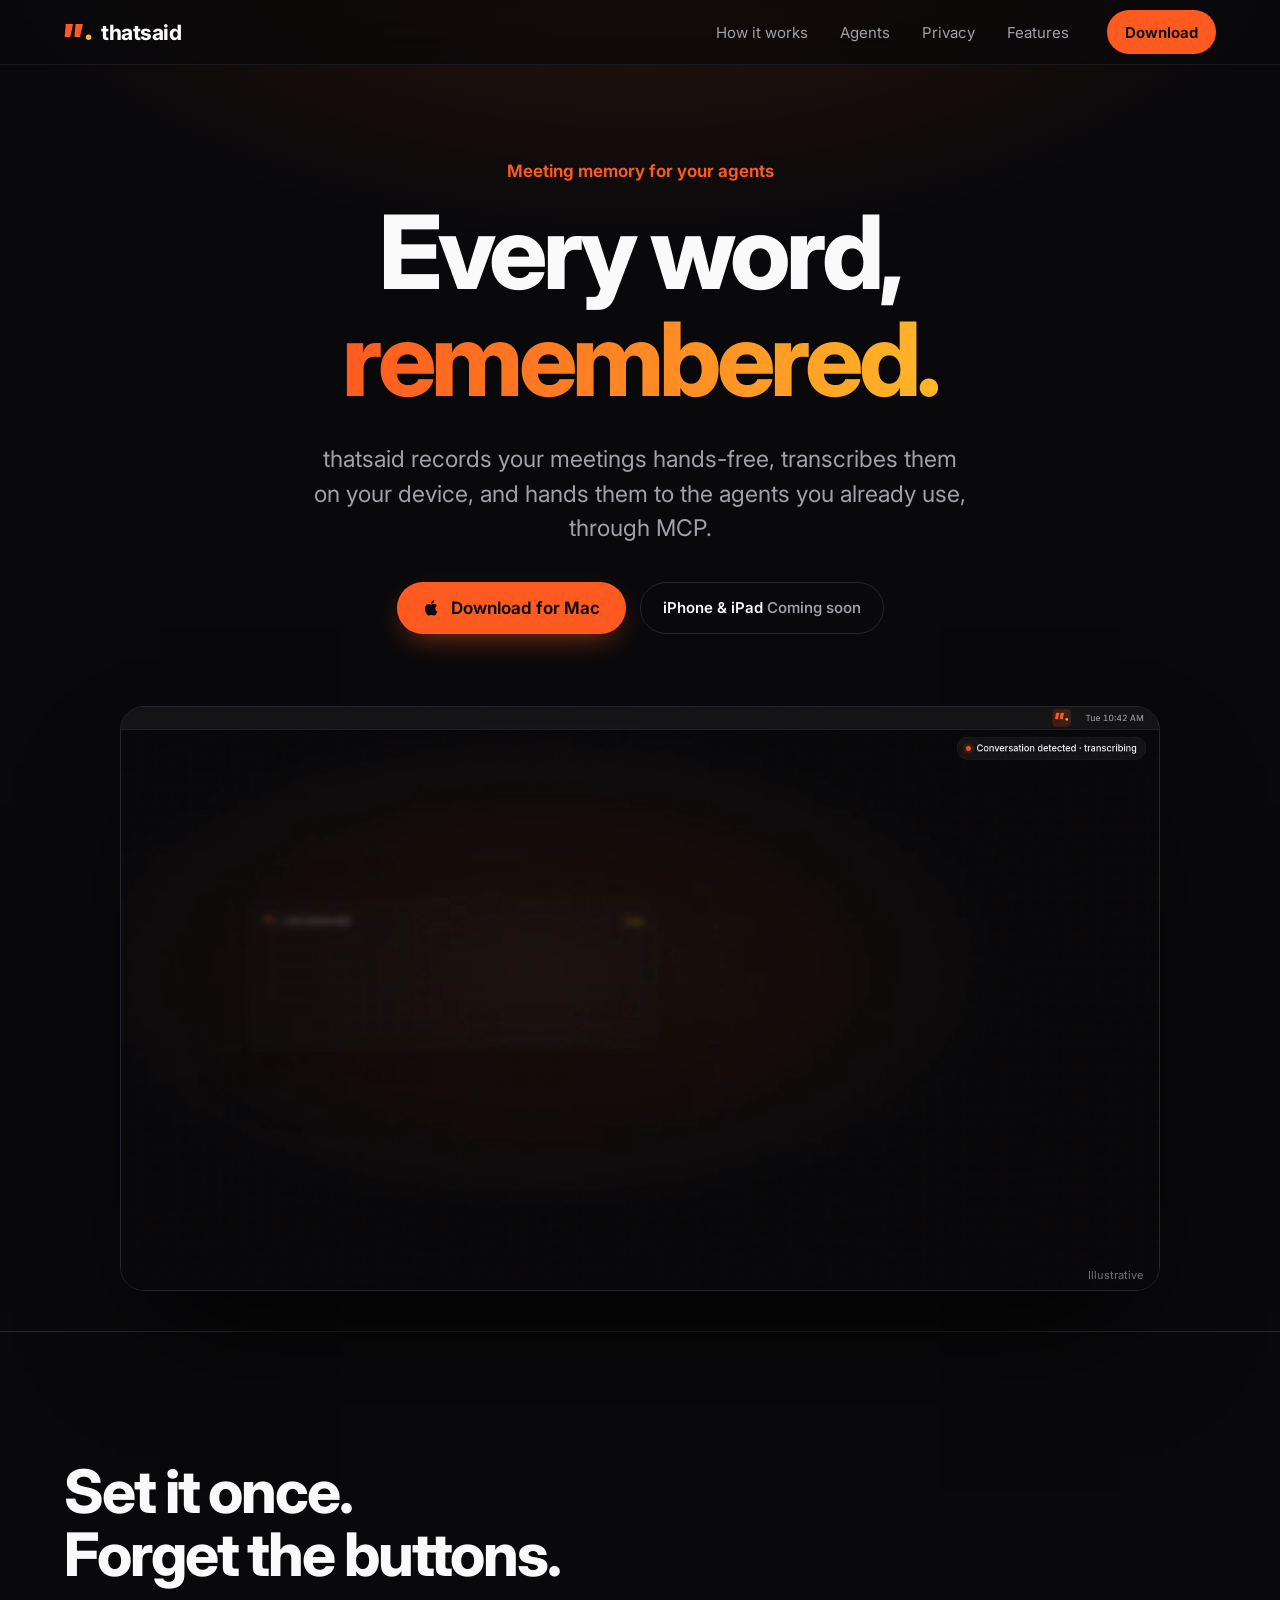
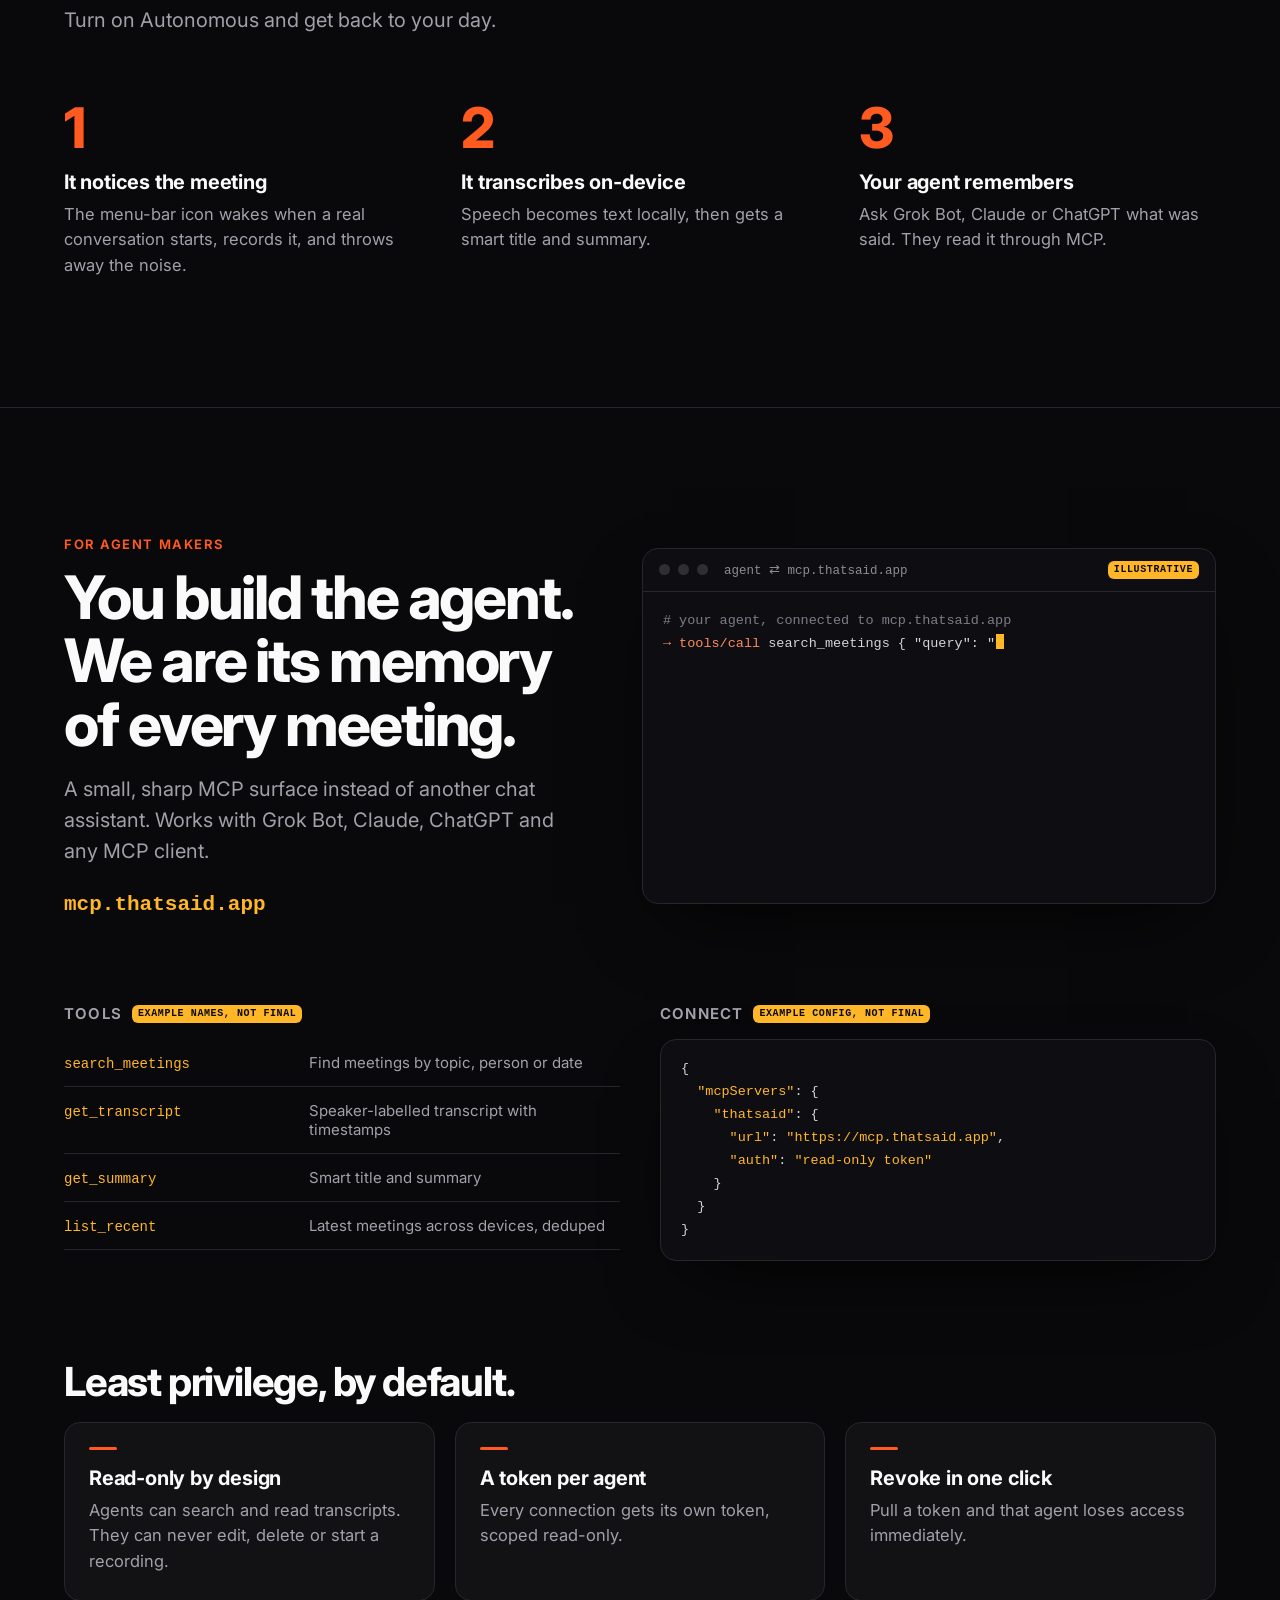
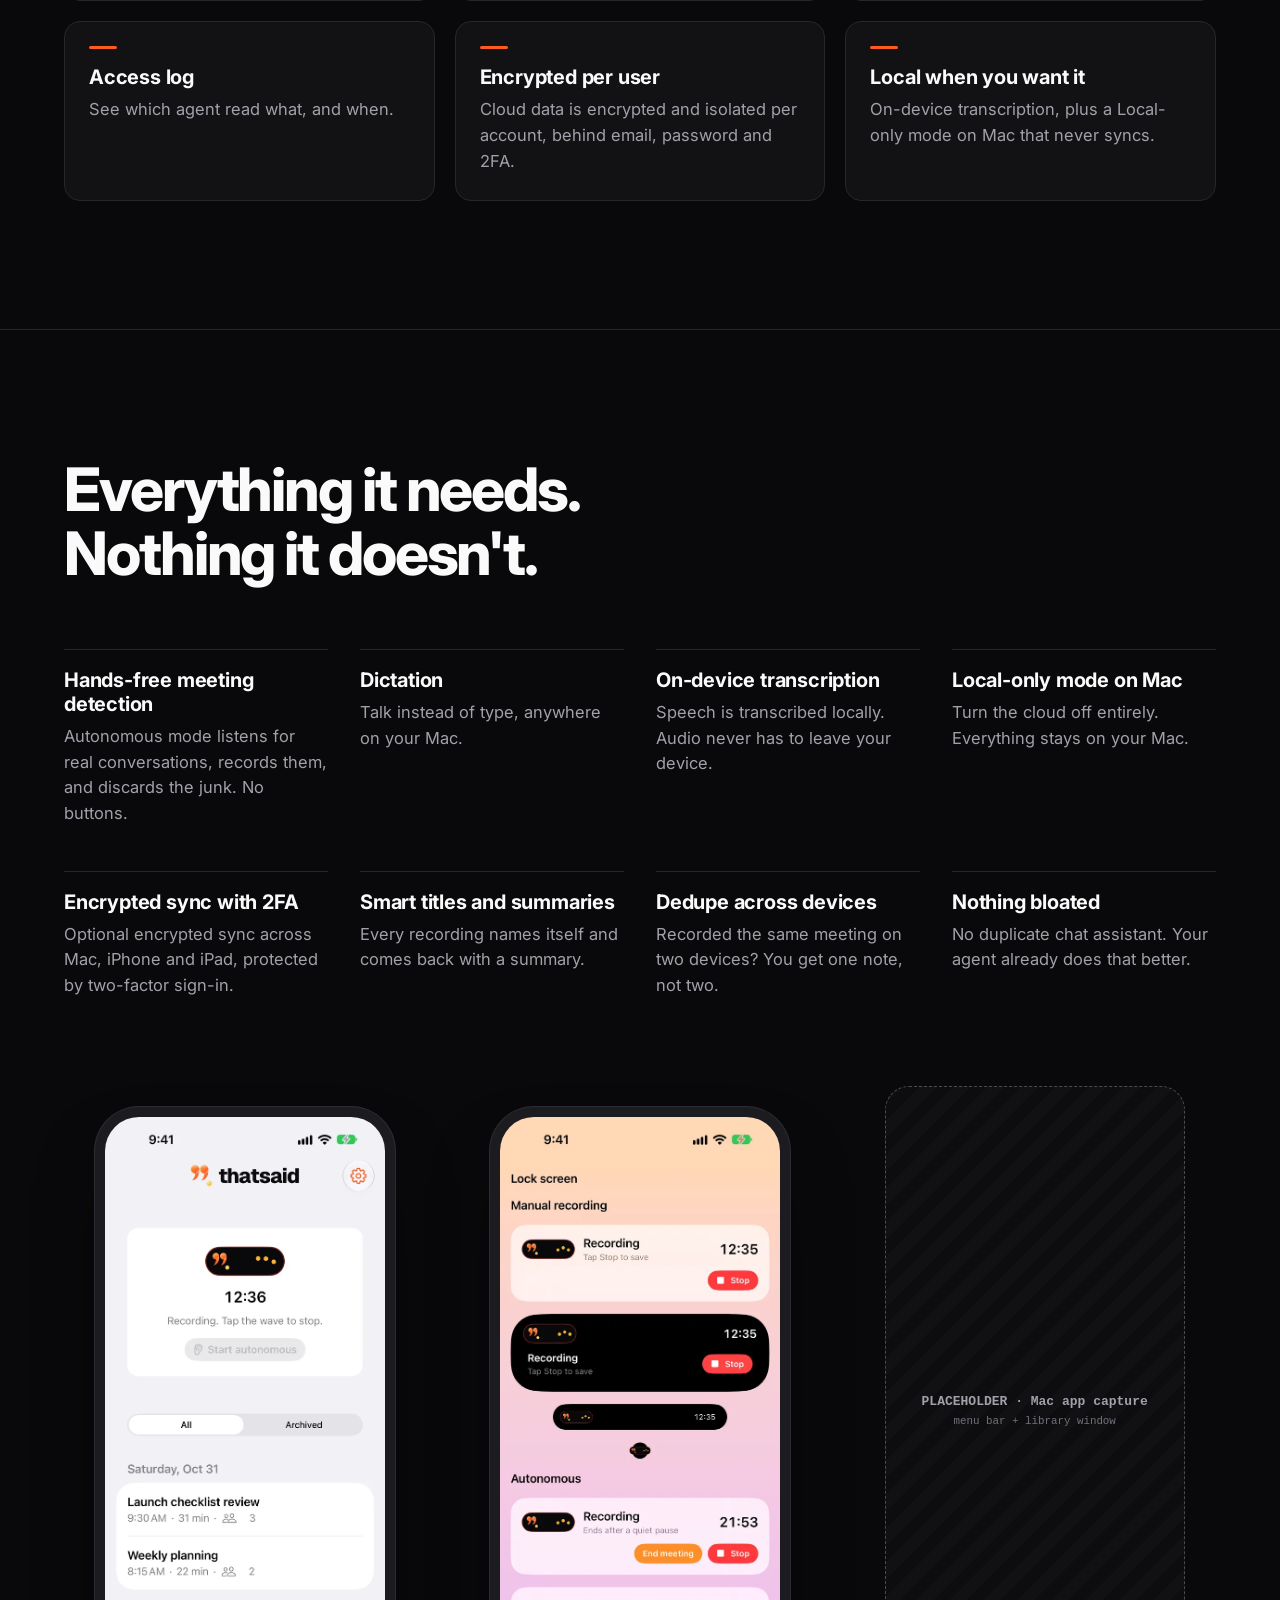
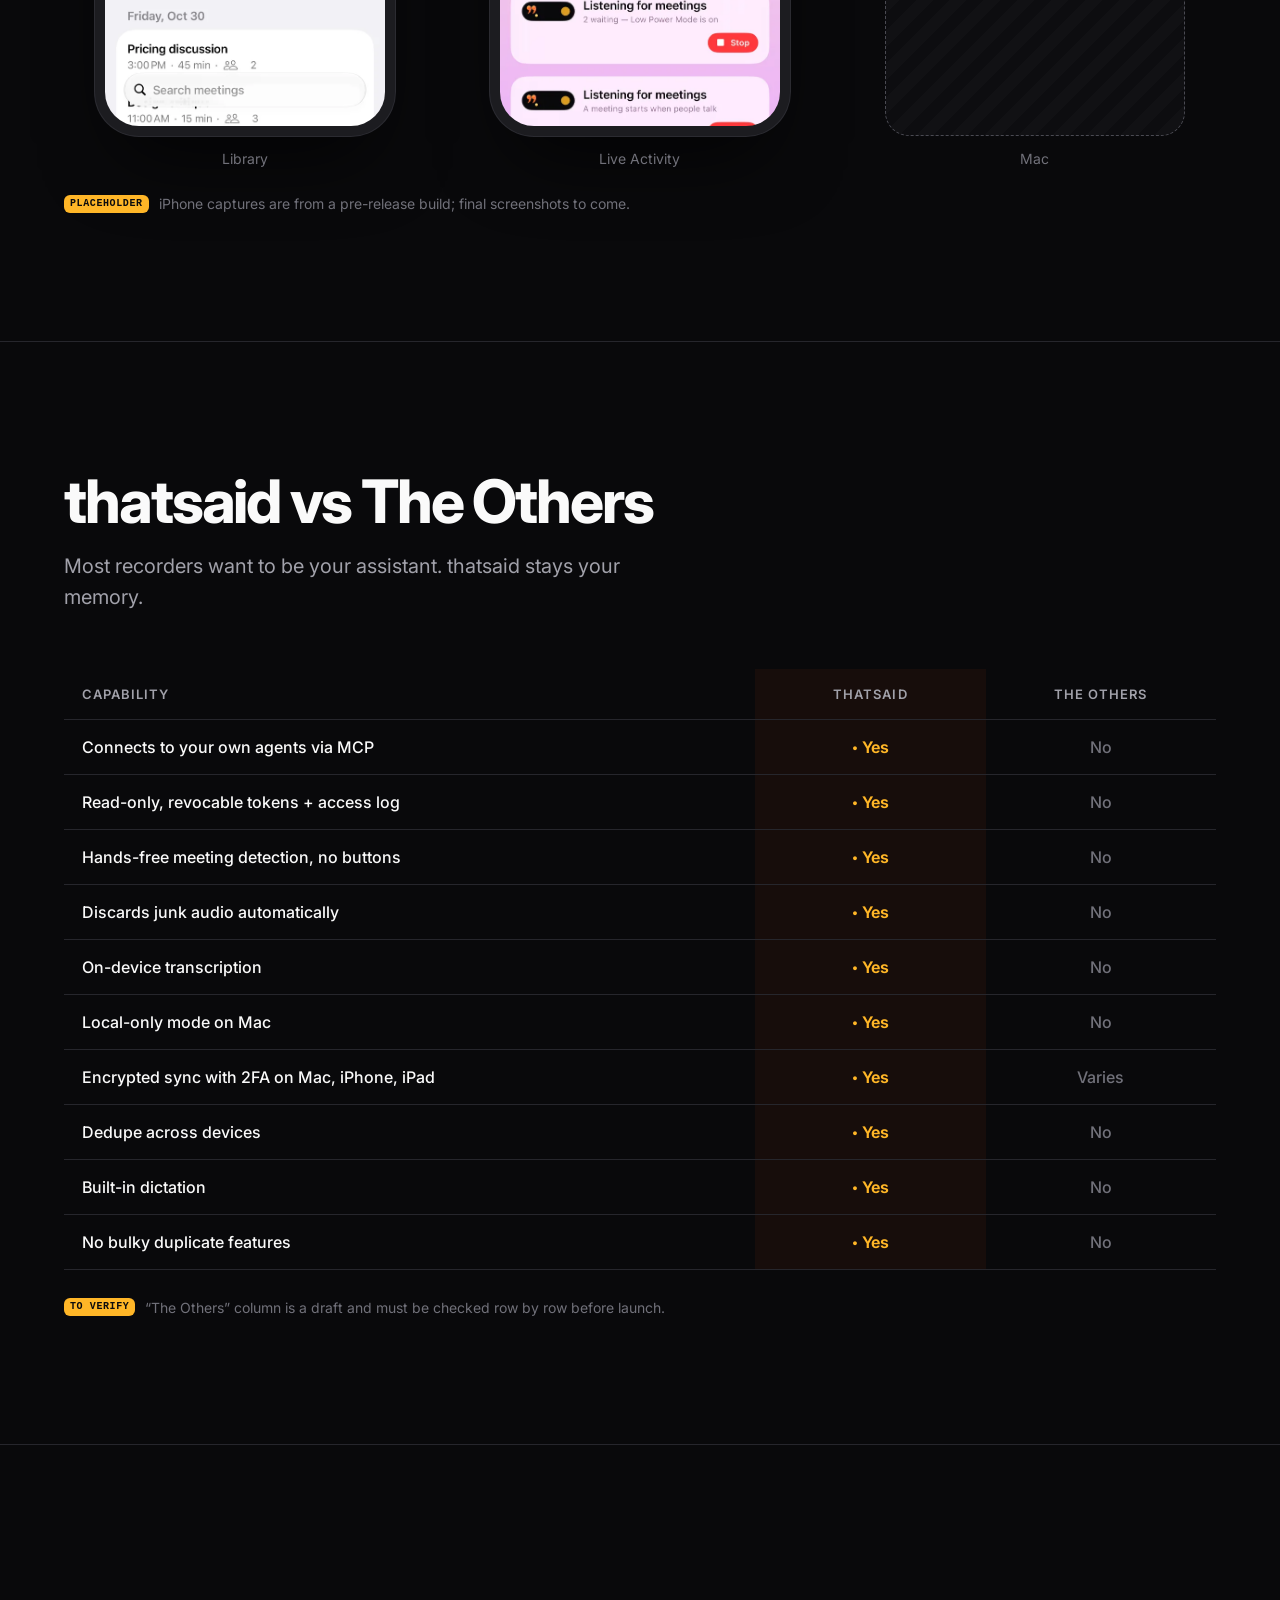
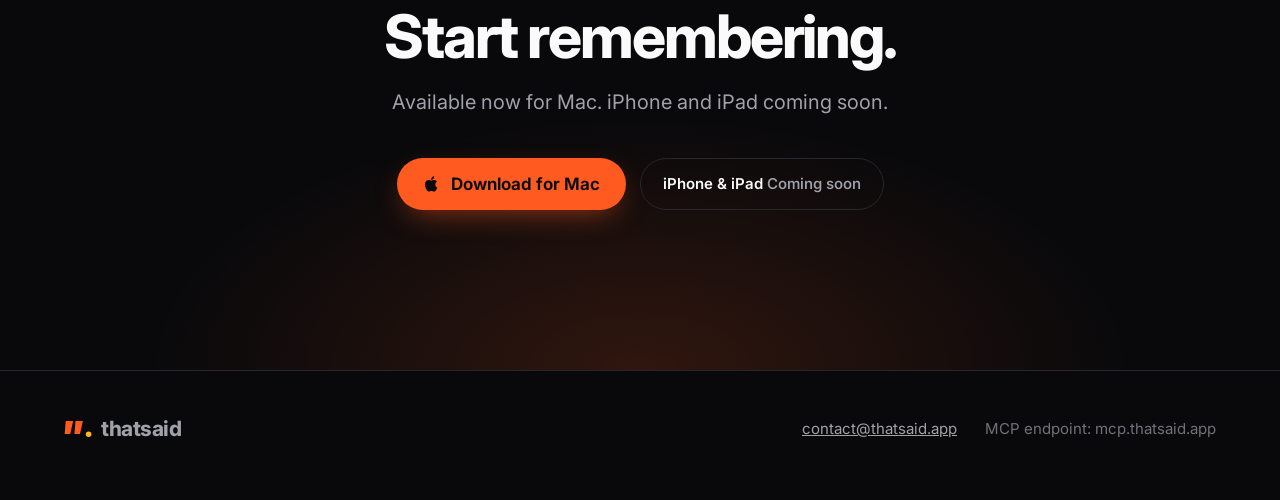
==== index.html @ 989a840f "Landing page v1 + agent section with Remotion hero (H.264 mp4 + webm, poster); lowercase thatsaid" ====
<!doctype html><html lang="en"><head><meta charset="utf-8"><meta name="viewport" content="width=device-width,initial-scale=1,viewport-fit=cover">
<title>thatsaid · the meeting memory your agents plug into</title>
<meta name="description" content="thatsaid records meetings hands-free, transcribes them on your device, and gives your agents read-only access through MCP.">
<link rel="canonical" href="https://thatsaid.app/">
<meta property="og:type" content="website"><meta property="og:site_name" content="thatsaid"><meta property="og:url" content="https://thatsaid.app/"><meta property="og:title" content="thatsaid · the meeting memory your agents plug into"><meta property="og:description" content="Hands-free meeting capture, on-device transcription, and read-only MCP access for your agents."><meta property="og:image" content="https://thatsaid.app/og.png"><meta property="og:image:width" content="1200"><meta property="og:image:height" content="630"><meta property="og:image:alt" content="thatsaid logo on near-black">
<meta name="twitter:card" content="summary_large_image"><meta name="twitter:title" content="thatsaid"><meta name="twitter:description" content="The meeting memory your agents plug into."><meta name="twitter:image" content="https://thatsaid.app/og.png">
<link rel="icon" href="favicon.ico" sizes="48x48"><link rel="icon" href="favicon.svg" type="image/svg+xml"><link rel="apple-touch-icon" href="apple-touch-icon.png"><link rel="manifest" href="site.webmanifest"><meta name="theme-color" content="#09090B"><meta name="color-scheme" content="dark">
<link rel="preload" href="assets/inter-latin.woff2" as="font" type="font/woff2" crossorigin>
<style>@font-face{font-family:Inter;src:url(assets/inter-latin.woff2) format('woff2');font-weight:100 900;font-display:swap}:root{--bg:#09090B;--s1:#121215;--s2:#1A1A1F;--line:#26262C;--fg:#FAFAFA;--mut:#A1A1AA;--dim:#71717A;--or:#FF5A1F;--am:#FFB627;--mono:ui-monospace,SFMono-Regular,"SF Mono",Menlo,monospace;--ease:cubic-bezier(.2,.7,.2,1)}*{box-sizing:border-box;margin:0;padding:0}html{background:var(--bg);color:var(--fg);font-family:-apple-system,BlinkMacSystemFont,"SF Pro Text",Inter,"Segoe UI",sans-serif;-webkit-font-smoothing:antialiased;scroll-behavior:smooth;-webkit-text-size-adjust:100%}body{overflow-x:hidden;background:radial-gradient(1000px 520px at 50% -120px,rgba(255,90,31,.16),transparent 70%)}a{color:inherit}img{max-width:100%;display:block;height:auto}ul,ol{list-style:none}code,pre{font-family:var(--mono)}.wrap{max-width:1200px;margin:0 auto;padding:0 24px}.skip{position:absolute;left:-999px;top:8px;background:var(--fg);color:var(--bg);padding:12px 16px;border-radius:8px;z-index:9}.skip:focus{left:8px}.sr{position:absolute;width:1px;height:1px;overflow:hidden;clip:rect(0 0 0 0);white-space:nowrap}:focus-visible{outline:3px solid var(--am);outline-offset:3px;border-radius:6px}.nav{position:sticky;top:0;z-index:5;background:rgba(9,9,11,.72);backdrop-filter:saturate(1.4) blur(14px);-webkit-backdrop-filter:saturate(1.4) blur(14px);border-bottom:1px solid rgba(38,38,44,.6)}.navrow{display:flex;align-items:center;gap:24px;height:64px}.logo{display:flex;align-items:center;gap:9px;text-decoration:none;font-weight:750;font-size:21px;letter-spacing:-.02em;min-height:44px}.logo svg{width:28px;height:28px}.nav nav{margin-left:auto}.nav ul{display:flex;gap:4px}.nav ul a{display:flex;align-items:center;min-height:44px;padding:0 14px;color:var(--mut);text-decoration:none;font-size:15px;border-radius:999px}.nav ul a:hover{color:var(--fg)}.btn{display:inline-flex;align-items:center;justify-content:center;gap:10px;min-height:52px;padding:0 26px;border-radius:999px;background:var(--or);color:#0B0B0D;font-weight:650;font-size:17px;text-decoration:none;transition:transform .2s var(--ease),box-shadow .2s;box-shadow:0 10px 30px -10px rgba(255,90,31,.6)}.btn:hover{transform:translateY(-1px);box-shadow:0 14px 36px -10px rgba(255,90,31,.75)}.btn.sm{min-height:44px;padding:0 18px;font-size:15px;box-shadow:none}.badge{display:inline-flex;align-items:center;min-height:52px;padding:0 22px;border-radius:999px;border:1px solid var(--line);color:var(--mut);font-size:15px;font-weight:550}.badge b{color:var(--fg);font-weight:600}.ctas{display:flex;gap:14px;justify-content:center;flex-wrap:wrap}.ph{display:inline-block;font:600 11px/1 var(--mono);letter-spacing:.06em;text-transform:uppercase;color:#0B0B0D;background:var(--am);border-radius:6px;padding:5px 7px;vertical-align:middle}.ph.sm{font-size:10px;padding:4px 6px}.hero{text-align:center;padding:96px 0 40px}.eyebrow{color:var(--or);font-weight:650;font-size:17px;margin-bottom:18px}h1{font-size:clamp(46px,8vw,108px);line-height:1.04;letter-spacing:-.045em;font-weight:780;padding-bottom:.06em}h1 span{background:linear-gradient(90deg,var(--or),var(--am));-webkit-background-clip:text;background-clip:text;color:transparent}.lead{font-size:clamp(18px,2vw,23px);color:var(--mut);max-width:660px;margin:24px auto 36px;line-height:1.5}.stage{position:relative;max-width:1040px;aspect-ratio:1040/600;margin:72px auto 0;border-radius:24px;overflow:hidden;background:radial-gradient(700px 400px at 30% 0%,rgba(255,90,31,.10),transparent 70%),#0C0C0F;border:1px solid var(--line);box-shadow:0 60px 120px -40px rgba(0,0,0,.9),0 0 0 1px rgba(255,255,255,.02) inset;text-align:left}.live{position:absolute;inset:0;font-size:15px}.mbar{position:absolute;left:0;right:0;top:0;height:34px;display:flex;align-items:center;gap:16px;padding:0 16px;background:rgba(255,255,255,.05);border-bottom:1px solid rgba(255,255,255,.06);font-size:13px;color:#D4D4D8}.mbar .apple{width:12px;height:14px;border-radius:3px;background:#D4D4D8;opacity:.7}.mmenu{opacity:.75}.mright{margin-left:auto;display:flex;align-items:center;gap:16px}.mic{position:relative;display:flex;align-items:center;color:#fff;opacity:1}.mbi{width:18px;height:18px}.mic .dot{position:absolute;right:-3px;top:-1px;width:7px;height:7px;border-radius:50%;background:var(--am);box-shadow:0 0 0 0 rgba(255,182,39,.6);animation:pulse 1.6s infinite}@keyframes pulse{70%{box-shadow:0 0 0 8px rgba(255,182,39,0)}100%{box-shadow:0 0 0 0 rgba(255,182,39,0)}}.pop{position:absolute;right:62px;top:44px;display:flex;gap:12px;align-items:center;background:rgba(28,28,33,.92);border:1px solid #33333B;border-radius:14px;padding:12px 16px;box-shadow:0 20px 40px -12px rgba(0,0,0,.7);z-index:2}.pop b{display:block;font-size:14px}.pop span{font-size:12.5px;color:var(--mut)}.rec{width:10px;height:10px;border-radius:50%;background:var(--or);animation:blink 1.4s infinite}@keyframes blink{50%{opacity:.3}}.win{position:absolute;top:70px;bottom:28px;background:var(--s1);border:1px solid var(--line);border-radius:16px;overflow:hidden}.win.tx{left:28px;width:57%}.win.ag{right:28px;width:calc(43% - 84px)}.wbar{display:flex;align-items:center;gap:7px;height:40px;padding:0 14px;border-bottom:1px solid var(--line);font-size:12.5px;color:var(--mut)}.wbar i{width:10px;height:10px;border-radius:50%;background:#2E2E35}.wt{margin-left:8px}.pill{margin-left:auto;font:700 11px var(--mono);color:var(--or);border:1px solid rgba(255,90,31,.4);border-radius:999px;padding:3px 8px}.title{margin:16px 18px 4px;padding:14px 16px;border-radius:12px;background:linear-gradient(135deg,rgba(255,90,31,.14),rgba(255,182,39,.06));border:1px solid rgba(255,90,31,.28)}.title small{font-size:11px;letter-spacing:.1em;text-transform:uppercase;color:var(--am);font-weight:650}.title b{display:block;font-size:19px;margin:4px 0 4px;letter-spacing:-.01em}.title p{font-size:13.5px;color:#C4C4CC;line-height:1.45}.tx ol{padding:4px 18px}.tx li{display:grid;grid-template-columns:86px 1fr;gap:10px;padding:9px 0;border-top:1px solid #1f1f24;line-height:1.45}.tx li b{color:var(--am);font-weight:600;font-size:13px;padding-top:1px}.msgs{padding:16px;display:flex;flex-direction:column;gap:12px}.msgs .q{align-self:flex-end;background:var(--s2);border:1px solid #2c2c33;border-radius:14px 14px 4px 14px;padding:10px 13px;max-width:92%;line-height:1.4}.msgs .call{font:12px/1.5 var(--mono);color:var(--dim)}.msgs .call code{color:var(--am)}.msgs .a{border-left:2px solid var(--or);padding:2px 0 2px 12px;line-height:1.5}.msgs .a em{display:block;font-style:normal;color:var(--mut);font-size:13px;margin-top:6px}.illus{position:absolute;right:16px;bottom:7px;font-size:11px;color:var(--dim);letter-spacing:.04em}.poster,.vloop{display:none;position:absolute;inset:0;width:100%;height:100%}.poster img{width:100%;height:100%;object-fit:cover}.vloop{object-fit:cover;background:#0C0C0F}.stage.vid .vloop{display:block}.stage.vid .live{visibility:hidden}.js .stage.anim [data-at]{opacity:0;transform:translateY(8px);transition:opacity .45s var(--ease),transform .45s var(--ease)}.js .stage.anim .win{opacity:.4;transition:opacity .5s}.js .stage.anim [data-at].in{opacity:1;transform:none}.js .stage.anim.s1 .tx,.js .stage.anim.s7 .ag{opacity:1}.js .stage.anim .pop.out{opacity:0;transform:translateY(-6px)}.js .stage.anim.reset *{transition-duration:.5s!important}section{padding:128px 0}section+section{border-top:1px solid var(--line)}h2{font-size:clamp(34px,5vw,60px);letter-spacing:-.035em;line-height:1.06;font-weight:760;max-width:860px}.sub{font-size:20px;color:var(--mut);max-width:620px;margin-top:18px;line-height:1.55}.lbl{font-size:13px;letter-spacing:.12em;text-transform:uppercase;color:var(--or);font-weight:650;margin-bottom:14px}.steps{display:grid;grid-template-columns:repeat(3,1fr);gap:40px;margin-top:64px;counter-reset:s}.steps b{display:block;font-size:56px;color:var(--or);font-weight:780;letter-spacing:-.04em;line-height:1}h3{font-size:20px;letter-spacing:-.01em;margin:14px 0 8px}.steps p,.f p,.pv p{color:var(--mut);line-height:1.55;font-size:16.5px}.agrid{display:grid;grid-template-columns:1fr 1.1fr;gap:56px;align-items:center}.url{margin-top:26px}.url code{font-size:21px;font-weight:600;color:var(--am)}.term{background:#0E0E12;border:1px solid var(--line);border-radius:16px;overflow:hidden;box-shadow:0 30px 80px -30px rgba(0,0,0,.9);font-size:13.5px;line-height:1.7;min-width:0}.tbar{display:flex;gap:8px;align-items:center;padding:12px 16px;border-bottom:1px solid var(--line);color:#8B8B94;font:12.5px var(--mono)}.tbar i{width:11px;height:11px;border-radius:50%;background:#2E2E35}.tbar span:first-of-type{margin-left:8px}.tbar .ph{margin-left:auto}.term pre{padding:18px 20px;overflow-x:auto;white-space:pre;color:#D4D4D8;-webkit-overflow-scrolling:touch}.k{color:#FF8A5C}.s{color:var(--am)}.c{color:#7C7C86}.g{color:#7EE2A8}.caret{display:none}.js .term.typing .caret{display:inline-block;width:8px;height:1.1em;background:var(--am);vertical-align:-2px;margin-left:1px;animation:blink 1s steps(1) infinite}.js .term.pending .res,.js .term.typing .res{opacity:0}.res{transition:opacity .5s}.tools{display:grid;grid-template-columns:1fr 1fr;gap:40px;margin-top:88px;align-items:start}.mini{font-size:15px;letter-spacing:.08em;text-transform:uppercase;color:var(--mut);font-weight:650;margin:0 0 16px;display:flex;gap:10px;align-items:center;flex-wrap:wrap}.tt{width:100%;border-collapse:collapse;font-size:15px}.tt td{padding:14px 0;border-bottom:1px solid var(--line);vertical-align:top}.tt td:first-child{width:44%}.tt code{color:var(--am);font-size:14px}.tt td:last-child{color:var(--mut)}.priv-h{margin-top:96px;font-size:clamp(28px,3.4vw,40px);text-transform:none;letter-spacing:-.03em;color:var(--fg);font-weight:740}.pvgrid{display:grid;grid-template-columns:repeat(3,1fr);gap:20px;margin-top:8px}.pv{background:var(--s1);border:1px solid var(--line);border-radius:16px;padding:24px 24px 26px;position:relative}.pv::before{content:"";display:block;width:28px;height:3px;border-radius:3px;background:var(--or)}.pv h3{margin-top:16px}.fgrid{display:grid;grid-template-columns:repeat(4,1fr);gap:44px 32px;margin-top:64px}.f{border-top:1px solid var(--line);padding-top:18px}.f h3{margin-top:0}.shots{display:grid;grid-template-columns:repeat(3,1fr);gap:32px;margin-top:88px;align-items:end}figure{margin:0}figcaption{text-align:center;color:var(--dim);font-size:14px;margin-top:14px}.phone{border-radius:44px;padding:10px;background:#1c1c20;box-shadow:0 0 0 1px #2b2b31,0 40px 80px -30px rgba(0,0,0,.8);max-width:300px;margin:0 auto}.phone img{border-radius:34px}.ph-box{aspect-ratio:473/1024;max-width:300px;margin:0 auto;border-radius:24px;border:1.5px dashed #4a4a52;display:grid;place-items:center;text-align:center;color:#A1A1AA;font:600 13px/1.5 var(--mono);background:repeating-linear-gradient(135deg,#111114 0 12px,#0d0d10 12px 24px);padding:20px}.ph-box small{color:var(--dim);font-weight:500}.note{margin-top:28px;color:var(--dim);font-size:14px;display:flex;gap:10px;align-items:center;flex-wrap:wrap}.tablewrap{margin-top:56px;overflow-x:auto}.cmp{width:100%;border-collapse:collapse;font-size:16px}.cmp th,.cmp td{padding:17px 18px;border-bottom:1px solid var(--line);text-align:left;font-weight:500}.cmp thead th{font-size:13px;letter-spacing:.08em;text-transform:uppercase;color:var(--mut);font-weight:600}.cmp td,.cmp thead th:nth-child(n+2){text-align:center;width:20%}.cmp td.y{color:var(--am);font-weight:650}.cmp td.y span{font-size:9px;vertical-align:2px}.cmp td.n{color:var(--dim)}.cmp thead th:nth-child(2),.cmp td.y{background:rgba(255,90,31,.06)}.dl{text-align:center;padding:160px 0;background:radial-gradient(700px 360px at 50% 100%,rgba(255,90,31,.16),transparent 70%)}.dl h2,.dl .sub{margin-left:auto;margin-right:auto}.dl .ctas{margin-top:40px}footer{border-top:1px solid var(--line);padding:36px 0 48px;color:var(--mut);font-size:15px}.frow{display:flex;align-items:center;gap:28px;flex-wrap:wrap}.frow a[href^=mailto]{display:inline-flex;align-items:center;min-height:44px;margin-left:auto}.mut{color:var(--dim)}.js.rvon .rv{opacity:0;transform:translateY(18px);transition:opacity .7s var(--ease),transform .7s var(--ease)}.js.rvon .rv.seen{opacity:1;transform:none}@media (max-width:1000px){.nav ul{display:none}.nav .btn.sm{margin-left:auto}.agrid,.tools{grid-template-columns:1fr;gap:40px}.pvgrid{grid-template-columns:1fr 1fr}.fgrid{grid-template-columns:1fr 1fr}.steps{grid-template-columns:1fr;gap:36px}section{padding:96px 0}.hero{padding-top:72px}.stage{aspect-ratio:auto;height:560px}.win.tx{width:calc(60% - 20px)}.win.ag{width:calc(40% - 36px)}.live{font-size:14px}.mmenu{display:none}}@media (max-width:600px){.wrap{padding:0 20px}.hero{padding:56px 0 24px}.lead{margin:20px auto 28px}.ctas .btn,.ctas .badge{width:100%}.stage{height:auto;aspect-ratio:1080/1350;margin-top:48px;border-radius:20px}.stage .live{display:none}.stage .poster{display:block}section{padding:80px 0}.sub{font-size:18px}.pvgrid,.fgrid{grid-template-columns:1fr}.fgrid{gap:28px}.shots{grid-template-columns:1fr 1fr;gap:16px}.shots figure:last-child{grid-column:1/-1}.shots figure:last-child .ph-box{aspect-ratio:16/10;max-width:none}.phone{border-radius:30px;padding:6px}.phone img{border-radius:24px}.term{font-size:11.5px}.term pre{padding:14px}.tt td:first-child{width:auto;padding-right:12px}.cmp{font-size:14px}.cmp th,.cmp td{padding:13px 8px}.cmp thead th{font-size:11px;letter-spacing:.04em}.frow{flex-direction:column;align-items:flex-start;gap:8px}.frow a[href^=mailto]{margin-left:0}.dl{padding:112px 0}}.lowpower .stage .live{display:none}.lowpower .stage .poster{display:block}@media (prefers-reduced-motion:reduce){*,*::before,*::after{animation:none!important;transition:none!important;scroll-behavior:auto!important}}.stage.stack{aspect-ratio:1080/1350;height:auto;max-width:540px}.stage.stack .live{display:block;font-size:14px}.stage.stack .poster{display:none}.stage.stack .mmenu{display:none}.stage.stack .win{position:absolute;left:18px;right:18px;width:auto}.stage.stack .win.tx{top:62px;bottom:auto;height:385px}.stage.stack .win.ag{top:463px;bottom:26px}.stage.stack .pop{right:18px;top:40px}.stage.stack .tx li{grid-template-columns:76px 1fr;padding:7px 0}.stage.stack .title{margin:12px 14px 2px;padding:11px 13px}.stage.stack .title b{font-size:17px}.stage.stack .tx ol{padding:2px 14px}.stage:not(.anim) .pop{display:none}.stage{aspect-ratio:1040/540}.stage.stack{aspect-ratio:1080/1350}.stage.stack .win.tx{height:350px}.stage.stack .win.ag{top:426px}@media (max-width:600px){.stage{aspect-ratio:1080/1350}}@media (min-width:601px) and (max-width:1000px){.stage{aspect-ratio:auto;height:500px}}.stage.vid{aspect-ratio:16/9;height:auto}@media (max-width:600px){.stage.vid{aspect-ratio:1080/1350}}.stage.vid::after{content:"Illustrative";position:absolute;right:16px;bottom:8px;font-size:11px;color:#71717A;z-index:2}</style><script>document.documentElement.classList.add('js')</script></head>
<body id="top"><a class="skip" href="#main">Skip to content</a>
<header class="nav"><div class="wrap navrow"><a class="logo" href="#top" aria-label="thatsaid, back to top"><svg aria-hidden="true" focusable="false" width="28" height="28" xmlns="http://www.w3.org/2000/svg" viewBox="100 24 880 880"><g fill="#FF5A1F"><polygon points="156,210 387,210 297,618 120,618"/><polygon points="462,210 693,210 603,618 426,618"/></g><circle cx="873" cy="630" r="87" fill="#FFB627"/></svg><span>thatsaid</span></a><nav aria-label="Primary"><ul><li><a href="#how">How it works</a></li><li><a href="#agents">Agents</a></li><li><a href="#privacy">Privacy</a></li><li><a href="#features">Features</a></li></ul></nav><a class="btn sm" href="#download">Download</a></div></header>
<main id="main">
<section class="hero"><div class="wrap">
<p class="eyebrow">Meeting memory for your agents</p>
<h1>Every word,<br><span>remembered.</span></h1>
<p class="lead">thatsaid records your meetings hands-free, transcribes them on your device, and hands them to the agents you already use, through MCP.</p>
<div class="ctas"><a class="btn" href="#download-placeholder"><svg aria-hidden="true" width="18" height="18" viewBox="0 0 24 24" fill="currentColor"><path d="M16.4 12.6c0-2.6 2.1-3.8 2.2-3.9-1.2-1.8-3.1-2-3.7-2-1.6-.2-3.1.9-3.9.9-.8 0-2-.9-3.4-.9-1.7 0-3.3 1-4.2 2.6-1.8 3.1-.5 7.7 1.3 10.2.9 1.2 1.9 2.6 3.2 2.6 1.3-.1 1.8-.8 3.3-.8 1.6 0 2 .8 3.4.8 1.4 0 2.3-1.3 3.1-2.5 1-1.4 1.4-2.8 1.4-2.9-.1 0-2.7-1-2.7-4.1zM13.9 4.9c.7-.8 1.2-2 1-3.2-1 0-2.3.7-3 1.5-.7.8-1.2 2-1.1 3.1 1.2.1 2.4-.6 3.1-1.4z"/></svg>Download for Mac</a><span class="badge" role="img" aria-label="iPhone and iPad app: coming soon"><b>iPhone &amp; iPad</b>&nbsp;Coming soon</span></div>
<div class="stage" id="stage" role="img" aria-label="Illustrative animation: the thatsaid menu-bar icon detects a conversation, transcript lines appear live, the meeting gets the smart title Launch timing sync, then an agent asks over MCP what was decided and gets the answer: Mac ships first, iPhone follows after sync review.">
 <div class="live" aria-hidden="true">
  <div class="mbar"><span class="apple"></span><span class="mmenu">Finder&nbsp;&nbsp;File&nbsp;&nbsp;Edit&nbsp;&nbsp;View</span><span class="mright"><span class="mic" data-at="1"><svg aria-hidden="true" class="mbi" xmlns="http://www.w3.org/2000/svg" width="18" height="18" viewBox="90 0 900 900"><g fill="currentColor"><polygon points="156,210 387,210 297,618 120,618"/><polygon points="462,210 693,210 603,618 426,618"/></g><circle cx="868" cy="625" r="100" fill="currentColor"/></svg><i class="dot"></i></span><span>Mon 9:30</span></span></div>
  <div class="pop" data-at="1"><i class="rec"></i><div><b>Conversation detected</b><span>Recording · on-device</span></div></div>
  <div class="win tx">
   <div class="wbar"><i></i><i></i><i></i><span class="wt">Live transcript</span><span class="pill" data-at="1">● REC</span></div>
   <div class="title" data-at="6"><small>Smart title</small><b>Launch timing sync</b><p>Mac ships first. iPhone follows after sync review. Agents get read-only access.</p></div>
   <ol>
    <li data-at="2"><b>You</b><span>Okay, where did we land on launch timing?</span></li>
    <li data-at="3"><b>Speaker 2</b><span>Mac first. iPhone follows once sync review is done.</span></li>
    <li data-at="4"><b>You</b><span>And agents get read-only access from day one.</span></li>
    <li data-at="5"><b>Speaker 2</b><span>Right, with tokens you can revoke.</span></li>
   </ol>
  </div>
  <div class="win ag">
   <div class="wbar"><i></i><i></i><i></i><span class="wt">Your agent</span></div>
   <div class="msgs">
    <p class="q" data-at="7">What did we decide about launch timing?</p>
    <p class="call" data-at="8"><code>search_meetings</code> · mcp.thatsaid.app · read-only</p>
    <p class="a" data-at="9">Mac ships first; iPhone follows after sync review. <em>From “Launch timing sync”, today 9:30.</em></p>
   </div>
  </div>
  <span class="illus">Illustrative</span>
 </div>
 <picture class="poster"><source media="(max-width:600px)" srcset="assets/hero-poster-sm.webp"><img src="assets/hero-poster.webp" width="1040" height="540" alt="" decoding="async"></picture>
 <!-- VIDEO SLOT: spec in MOTION.md. Files are rendered into media/. main.js loads them lazily and shows the video only once it decodes;
      otherwise the inline animation above stays. Skipped for reduced motion and Save-Data. -->
 <video class="vloop" muted playsinline loop preload="none" poster="media/poster.jpg" aria-hidden="true" tabindex="-1">
  <source media="(max-width:600px)" src="media/hero-mobile.webm" type="video/webm">
  <source media="(max-width:600px)" src="media/hero-mobile.mp4" type="video/mp4">
  <source src="media/hero.webm" type="video/webm">
  <source src="media/hero.mp4" type="video/mp4">
 </video>
</div>
</div></section>

<section id="how"><div class="wrap"><h2 class="rv">Set it once.<br>Forget the buttons.</h2><p class="sub rv">Turn on Autonomous and get back to your day.</p>
<ol class="steps"><li class="rv"><b>1</b><h3>It notices the meeting</h3><p>The menu-bar icon wakes when a real conversation starts, records it, and throws away the noise.</p></li><li class="rv"><b>2</b><h3>It transcribes on-device</h3><p>Speech becomes text locally, then gets a smart title and summary.</p></li><li class="rv"><b>3</b><h3>Your agent remembers</h3><p>Ask Grok Bot, Claude or ChatGPT what was said. They read it through MCP.</p></li></ol></div></section>

<section id="agents"><div class="wrap">
<div class="agrid"><div><p class="lbl rv">For agent makers</p><h2 class="rv">You build the agent.<br>We are its memory of every meeting.</h2><p class="sub rv">A small, sharp MCP surface instead of another chat assistant. Works with Grok Bot, Claude, ChatGPT and any MCP client.</p><p class="url rv"><code>mcp.thatsaid.app</code></p></div><div class="term rv" id="term"><div class="tbar"><i></i><i></i><i></i><span>agent ⇄ mcp.thatsaid.app</span><span class="ph sm">illustrative</span></div>
<pre><span class="c"># your agent, connected to mcp.thatsaid.app</span>
<span class="k">→ tools/call</span> <span class="typed" data-text='search_meetings { "query": "launch timing", "since": "7d" }'>search_meetings { "query": "launch timing", "since": "7d" }</span><span class="caret" aria-hidden="true"></span>
<span class="res"><span class="g">← result</span>  <span class="c">read-only · token tsd_ro_••••7f2c</span>
{
  <span class="s">"title"</span>: <span class="s">"Launch timing sync"</span>,
  <span class="s">"started"</span>: <span class="s">"Mon 9:30 AM"</span>, <span class="s">"duration"</span>: <span class="s">"22 min"</span>,
  <span class="s">"summary"</span>: <span class="s">"Mac ships first; iPhone after sync review."</span>,
  <span class="s">"transcript"</span>: [
    { <span class="s">"speaker"</span>: <span class="s">"Speaker 2"</span>, <span class="s">"t"</span>: <span class="s">"00:41"</span>,
      <span class="s">"text"</span>: <span class="s">"Mac first. iPhone follows once sync review is done."</span> }
  ]
}</span></pre></div></div>
<div class="tools"><div class="rv"><h3 class="mini">Tools <span class="ph sm">example names, not final</span></h3><table class="tt" aria-label="Example MCP tools"><tbody><tr><td><code>search_meetings</code></td><td>Find meetings by topic, person or date</td></tr><tr><td><code>get_transcript</code></td><td>Speaker-labelled transcript with timestamps</td></tr><tr><td><code>get_summary</code></td><td>Smart title and summary</td></tr><tr><td><code>list_recent</code></td><td>Latest meetings across devices, deduped</td></tr></tbody></table></div>
<div class="rv"><h3 class="mini">Connect <span class="ph sm">example config, not final</span></h3><div class="term cfg"><pre>{
  <span class="s">"mcpServers"</span>: {
    <span class="s">"thatsaid"</span>: {
      <span class="s">"url"</span>: <span class="s">"https://mcp.thatsaid.app"</span>,
      <span class="s">"auth"</span>: <span class="s">"read-only token"</span>
    }
  }
}</pre></div></div></div>
<h3 class="mini priv-h rv" id="privacy">Least privilege, by default.</h3><ul class="pvgrid"><li class="pv rv"><h3>Read-only by design</h3><p>Agents can search and read transcripts. They can never edit, delete or start a recording.</p></li><li class="pv rv"><h3>A token per agent</h3><p>Every connection gets its own token, scoped read-only.</p></li><li class="pv rv"><h3>Revoke in one click</h3><p>Pull a token and that agent loses access immediately.</p></li><li class="pv rv"><h3>Access log</h3><p>See which agent read what, and when.</p></li><li class="pv rv"><h3>Encrypted per user</h3><p>Cloud data is encrypted and isolated per account, behind email, password and 2FA.</p></li><li class="pv rv"><h3>Local when you want it</h3><p>On-device transcription, plus a Local-only mode on Mac that never syncs.</p></li></ul>
</div></section>

<section id="features"><div class="wrap"><h2 class="rv">Everything it needs.<br>Nothing it doesn't.</h2><ul class="fgrid"><li class="f rv"><h3>Hands-free meeting detection</h3><p>Autonomous mode listens for real conversations, records them, and discards the junk. No buttons.</p></li><li class="f rv"><h3>Dictation</h3><p>Talk instead of type, anywhere on your Mac.</p></li><li class="f rv"><h3>On-device transcription</h3><p>Speech is transcribed locally. Audio never has to leave your device.</p></li><li class="f rv"><h3>Local-only mode on Mac</h3><p>Turn the cloud off entirely. Everything stays on your Mac.</p></li><li class="f rv"><h3>Encrypted sync with 2FA</h3><p>Optional encrypted sync across Mac, iPhone and iPad, protected by two-factor sign-in.</p></li><li class="f rv"><h3>Smart titles and summaries</h3><p>Every recording names itself and comes back with a summary.</p></li><li class="f rv"><h3>Dedupe across devices</h3><p>Recorded the same meeting on two devices? You get one note, not two.</p></li><li class="f rv"><h3>Nothing bloated</h3><p>No duplicate chat assistant. Your agent already does that better.</p></li></ul>
<div class="shots">
<figure class="rv"><div class="phone"><img src="assets/library.webp" width="473" height="1024" loading="lazy" decoding="async" alt="thatsaid library on iPhone listing recorded meetings by day"></div><figcaption>Library</figcaption></figure>
<figure class="rv"><div class="phone"><img src="assets/live-activity.webp" width="473" height="1024" loading="lazy" decoding="async" alt="Live Activity and Dynamic Island showing recording and listening states"></div><figcaption>Live Activity</figcaption></figure>
<figure class="rv"><div class="mac ph-box" role="img" aria-label="Placeholder for Mac app screenshot"><span>PLACEHOLDER · Mac app capture<br><small>menu bar + library window</small></span></div><figcaption>Mac</figcaption></figure>
</div><p class="note rv"><span class="ph sm">placeholder</span> iPhone captures are from a pre-release build; final screenshots to come.</p></div></section>

<section id="compare"><div class="wrap"><h2 class="rv">thatsaid vs The Others</h2><p class="sub rv">Most recorders want to be your assistant. thatsaid stays your memory.</p>
<div class="tablewrap rv"><table class="cmp"><caption class="sr">thatsaid compared with other meeting recorders</caption><thead><tr><th scope="col">Capability</th><th scope="col">thatsaid</th><th scope="col">The Others</th></tr></thead><tbody><tr><th scope="row">Connects to your own agents via MCP</th><td class="y"><span aria-hidden="true">●</span> Yes</td><td class="n">No</td></tr><tr><th scope="row">Read-only, revocable tokens + access log</th><td class="y"><span aria-hidden="true">●</span> Yes</td><td class="n">No</td></tr><tr><th scope="row">Hands-free meeting detection, no buttons</th><td class="y"><span aria-hidden="true">●</span> Yes</td><td class="n">No</td></tr><tr><th scope="row">Discards junk audio automatically</th><td class="y"><span aria-hidden="true">●</span> Yes</td><td class="n">No</td></tr><tr><th scope="row">On-device transcription</th><td class="y"><span aria-hidden="true">●</span> Yes</td><td class="n">No</td></tr><tr><th scope="row">Local-only mode on Mac</th><td class="y"><span aria-hidden="true">●</span> Yes</td><td class="n">No</td></tr><tr><th scope="row">Encrypted sync with 2FA on Mac, iPhone, iPad</th><td class="y"><span aria-hidden="true">●</span> Yes</td><td class="n">Varies</td></tr><tr><th scope="row">Dedupe across devices</th><td class="y"><span aria-hidden="true">●</span> Yes</td><td class="n">No</td></tr><tr><th scope="row">Built-in dictation</th><td class="y"><span aria-hidden="true">●</span> Yes</td><td class="n">No</td></tr><tr><th scope="row">No bulky duplicate features</th><td class="y"><span aria-hidden="true">●</span> Yes</td><td class="n">No</td></tr></tbody></table></div>
<p class="note rv"><span class="ph sm">to verify</span> “The Others” column is a draft and must be checked row by row before launch.</p></div></section>

<section id="download" class="dl"><div class="wrap"><h2 class="rv">Start remembering.</h2><p class="sub rv">Available now for Mac. iPhone and iPad coming soon.</p><div class="ctas rv"><a class="btn" href="#download-placeholder"><svg aria-hidden="true" width="18" height="18" viewBox="0 0 24 24" fill="currentColor"><path d="M16.4 12.6c0-2.6 2.1-3.8 2.2-3.9-1.2-1.8-3.1-2-3.7-2-1.6-.2-3.1.9-3.9.9-.8 0-2-.9-3.4-.9-1.7 0-3.3 1-4.2 2.6-1.8 3.1-.5 7.7 1.3 10.2.9 1.2 1.9 2.6 3.2 2.6 1.3-.1 1.8-.8 3.3-.8 1.6 0 2 .8 3.4.8 1.4 0 2.3-1.3 3.1-2.5 1-1.4 1.4-2.8 1.4-2.9-.1 0-2.7-1-2.7-4.1zM13.9 4.9c.7-.8 1.2-2 1-3.2-1 0-2.3.7-3 1.5-.7.8-1.2 2-1.1 3.1 1.2.1 2.4-.6 3.1-1.4z"/></svg>Download for Mac</a><span class="badge" role="img" aria-label="iPhone and iPad app: coming soon"><b>iPhone &amp; iPad</b>&nbsp;Coming soon</span></div></div></section>
</main>
<footer><div class="wrap frow"><a class="logo" href="#top" aria-label="thatsaid, back to top"><svg aria-hidden="true" focusable="false" width="28" height="28" xmlns="http://www.w3.org/2000/svg" viewBox="100 24 880 880"><g fill="#FF5A1F"><polygon points="156,210 387,210 297,618 120,618"/><polygon points="462,210 693,210 603,618 426,618"/></g><circle cx="873" cy="630" r="87" fill="#FFB627"/></svg><span>thatsaid</span></a><a href="mailto:contact@thatsaid.app">contact@thatsaid.app</a><span class="mut">MCP endpoint: mcp.thatsaid.app</span></div></footer>
<script>(function(){
var d=document,h=d.documentElement,w=window;
var reduce=w.matchMedia('(prefers-reduced-motion: reduce)').matches;
var c=navigator.connection||{};var save=!!c.saveData;
var low=save||(navigator.hardwareConcurrency&&navigator.hardwareConcurrency<=2)||(navigator.deviceMemory&&navigator.deviceMemory<=2);
if(low)h.classList.add('lowpower');
var small=w.matchMedia('(max-width:600px)');
var stage=d.getElementById('stage');
if(location.hash==='#poster-sm'){stage.classList.add('stack');}
var io='IntersectionObserver' in w;

/* scroll reveals */
if(!reduce&&io){h.classList.add('rvon');var ro=new IntersectionObserver(function(es){es.forEach(function(e){if(e.isIntersecting){e.target.classList.add('seen');ro.unobserve(e.target)}})},{rootMargin:'0px 0px -8% 0px',threshold:.08});
d.querySelectorAll('.rv').forEach(function(el){ro.observe(el)});}

/* hero: inline loop (fallback) */
var items=[].slice.call(stage.querySelectorAll('[data-at]')),pop=stage.querySelector('.pop'),step=0,timer=null,running=false;
var T=[600,1200,1000,1000,1000,800,1200,1000,800,1000];/* ms before steps 1..10; then hold */
function set(n){step=n;items.forEach(function(el){el.classList.toggle('in',+el.dataset.at<=n)});for(var i=1;i<=9;i++)stage.classList.toggle('s'+i,n>=i);pop.classList.toggle('out',n>=5);}
function tick(){if(!running)return;if(step<9){set(step+1);timer=setTimeout(tick,T[step]||1000)}else{timer=setTimeout(function(){stage.classList.add('reset');set(0);setTimeout(function(){stage.classList.remove('reset');timer=setTimeout(tick,T[0])},500)},1800)}}
function start(){if(running)return;running=true;timer=setTimeout(tick,T[0])}
function stop(){running=false;clearTimeout(timer)}
var animOK=!reduce&&!low&&!small.matches&&location.hash.indexOf('poster')<0;
if(animOK){stage.classList.add('anim');set(0);
 if(io){new IntersectionObserver(function(es){es[0].isIntersecting?start():stop()},{threshold:.2}).observe(stage)}else start();
 d.addEventListener('visibilitychange',function(){d.hidden?stop():start()});}
/* else: static end state (all items visible by default) */

/* hero: rendered video slot (media/*.mp4|webm). Only when motion allowed and not Save-Data. */
var v=stage.querySelector('video');
if(v&&!reduce&&!save&&io&&location.hash.indexOf('poster')<0){
 var vo=new IntersectionObserver(function(es){var e=es[0];
  if(e.isIntersecting){if(!v.dataset.loaded){v.dataset.loaded=1;v.autoplay=true;v.preload='metadata';
    v.addEventListener('loadeddata',function(){stage.classList.add('vid');stop()},{once:true});
    v.addEventListener('error',function(){stage.classList.remove('vid')},true);v.load();}
   var p=v.play();if(p&&p.catch)p.catch(function(){});}
  else v.pause();},{rootMargin:'200px'});
 vo.observe(stage);}

/* terminal typing */
var term=d.getElementById('term');
if(term&&!reduce&&io){var ty=term.querySelector('.typed'),full=ty.dataset.text;term.classList.add('pending');ty.textContent='';
 var to=new IntersectionObserver(function(es){if(!es[0].isIntersecting)return;to.disconnect();term.classList.remove('pending');term.classList.add('typing');var i=0;
  (function t(){ty.textContent=full.slice(0,++i);if(i<full.length)setTimeout(t,28+Math.random()*30);else setTimeout(function(){term.classList.remove('typing')},450)})();},{threshold:.5});
 to.observe(term);}
})();
</script></body></html>
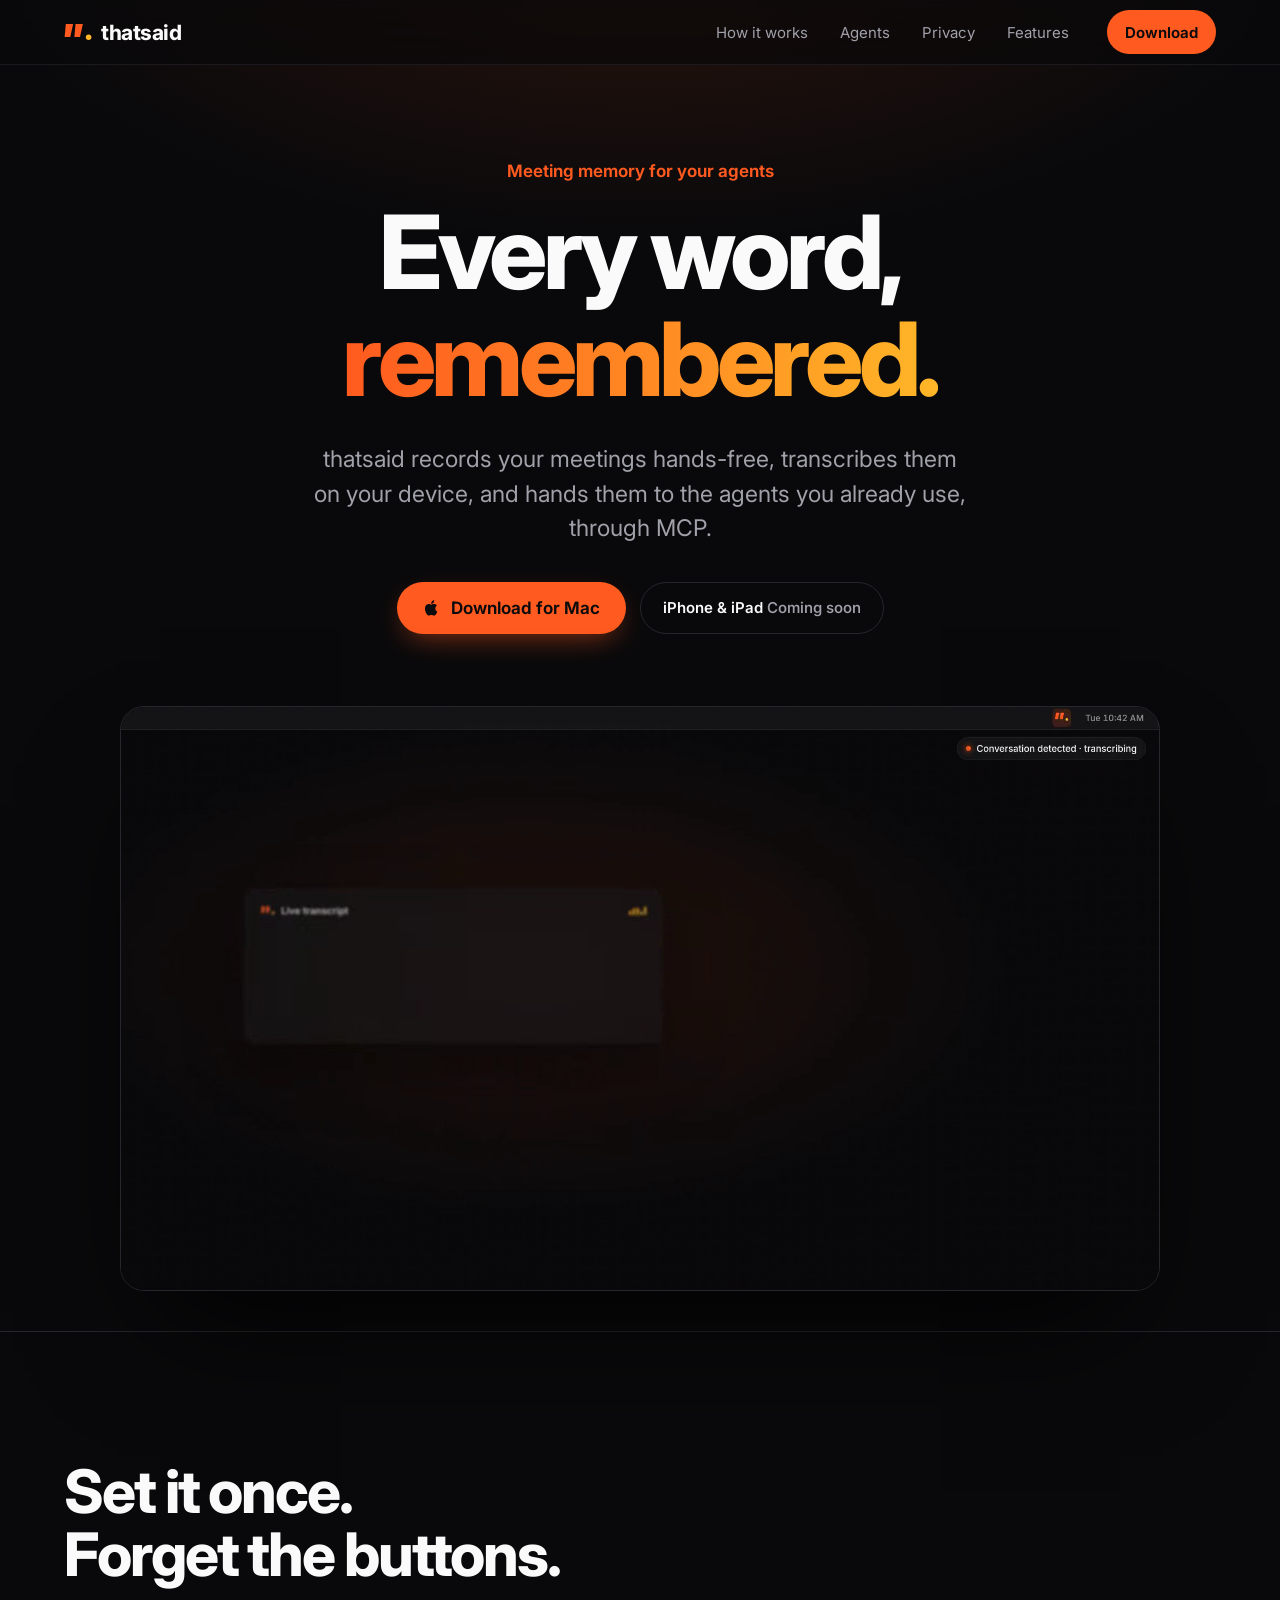
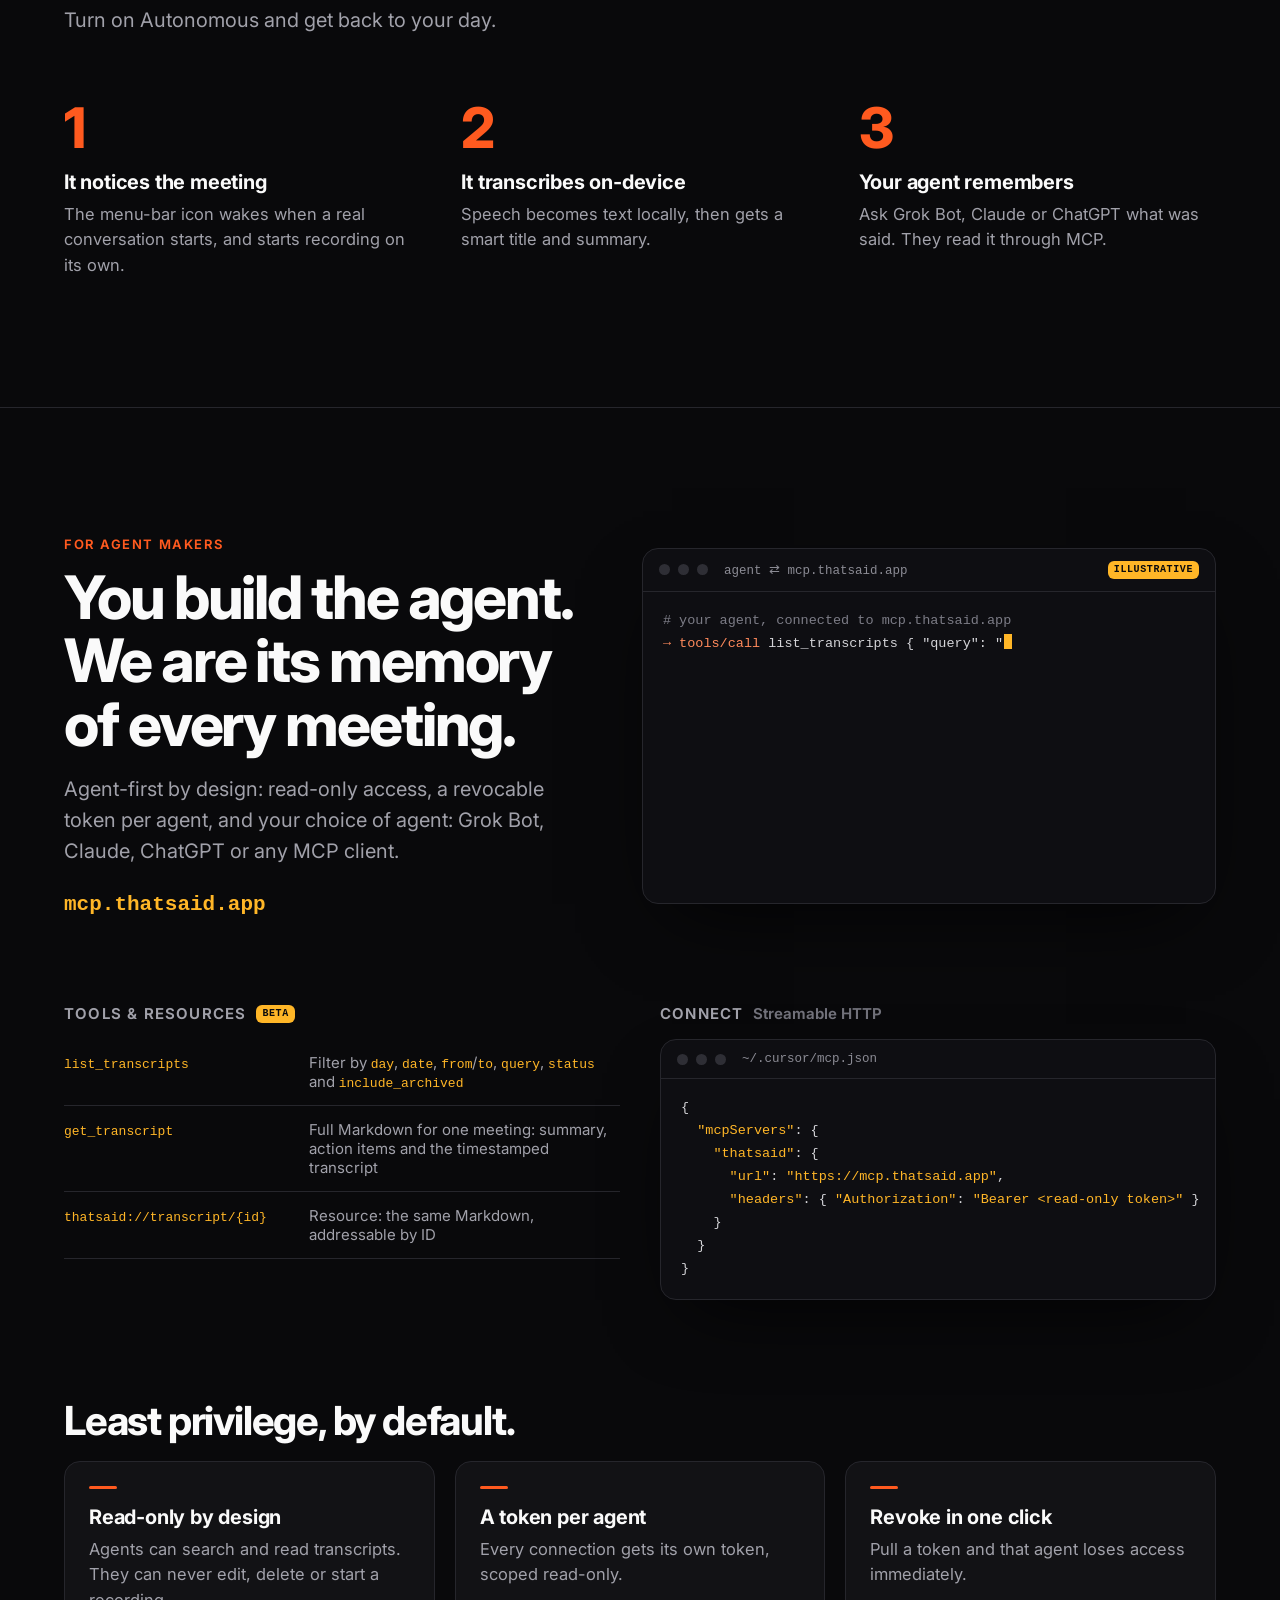
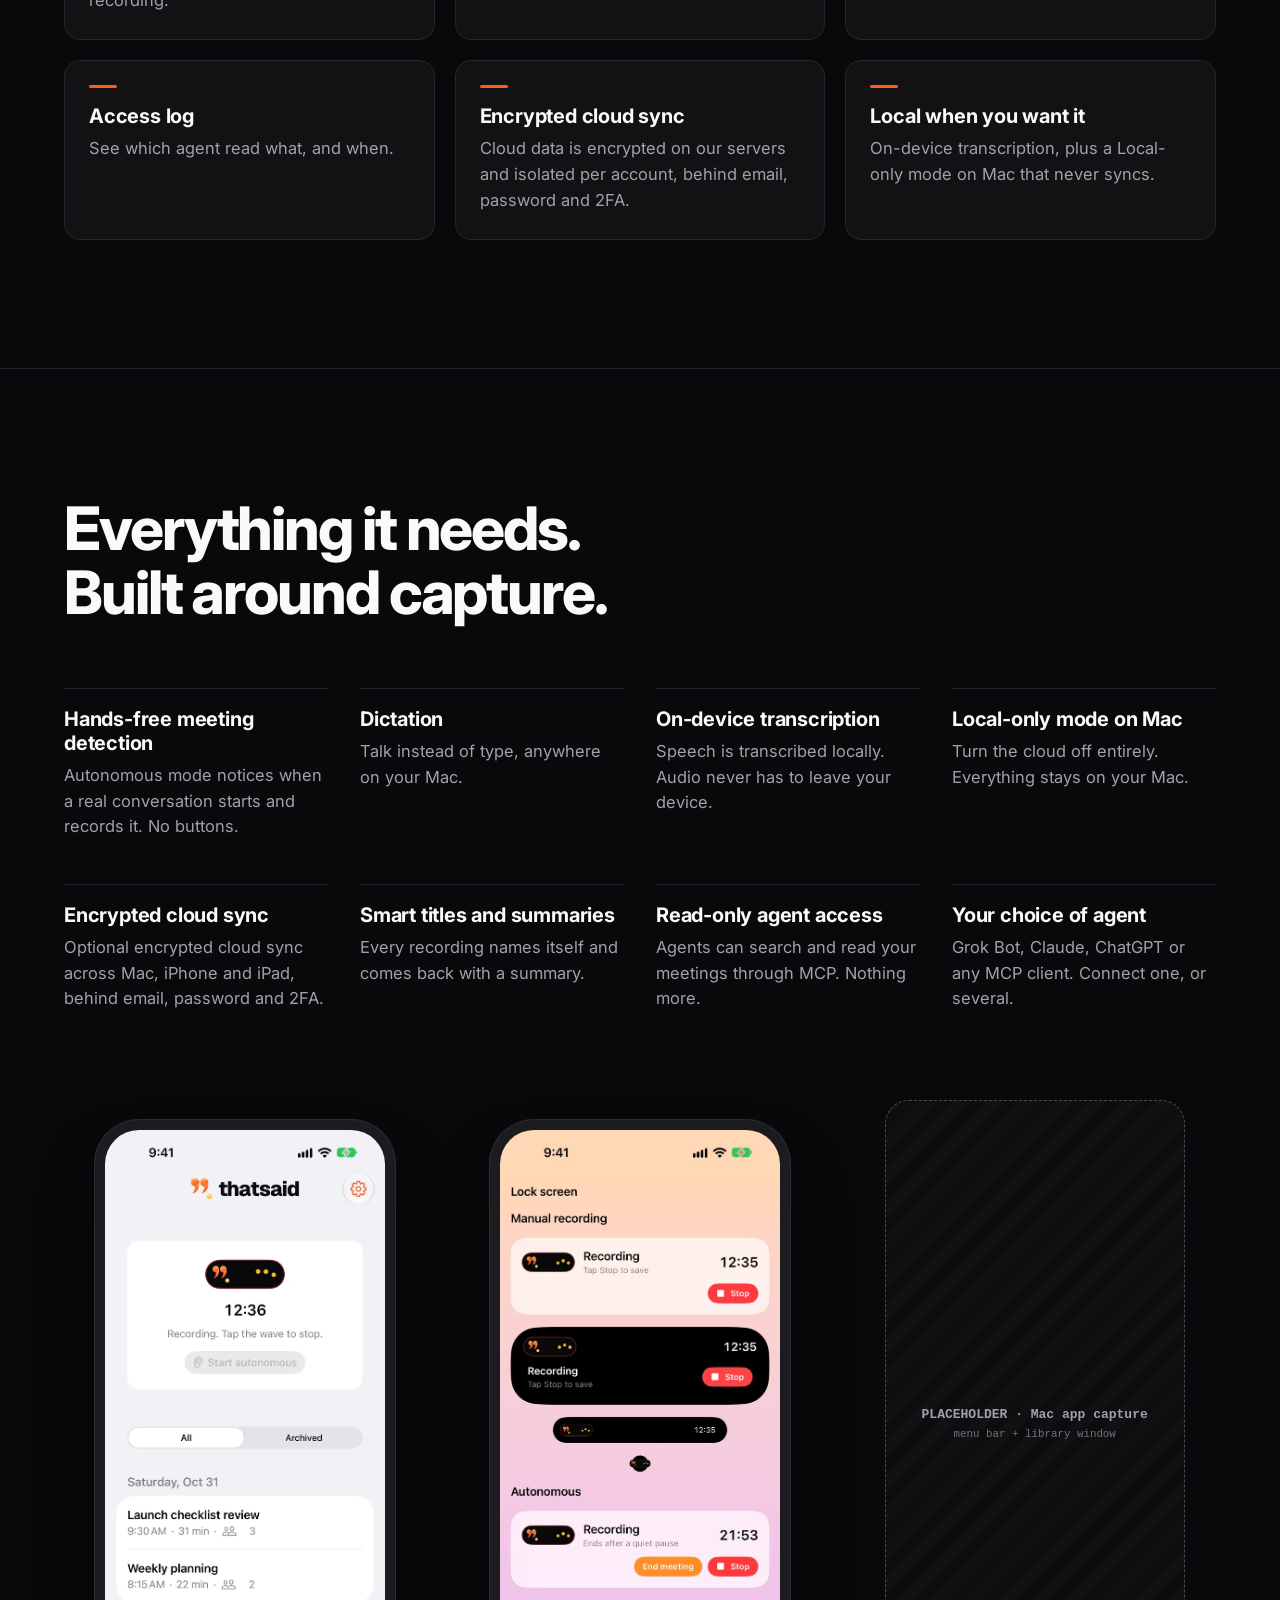
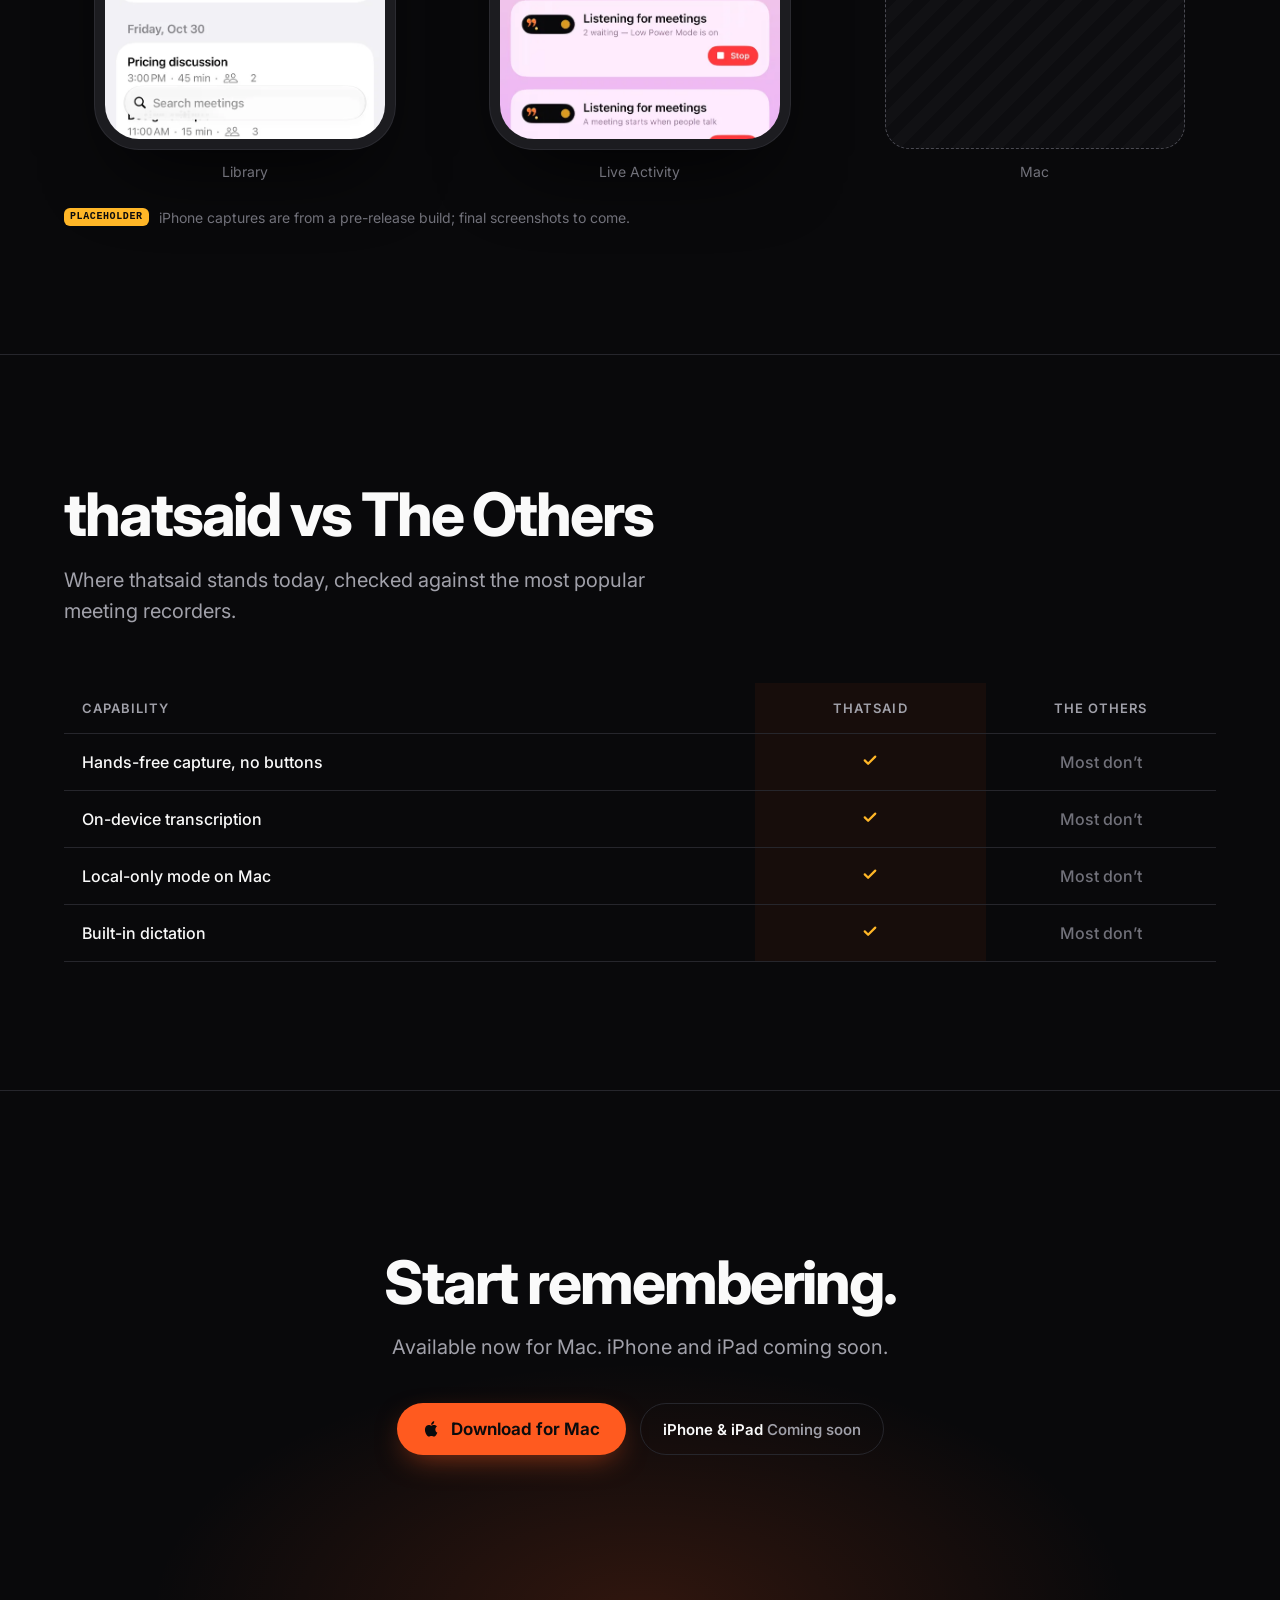
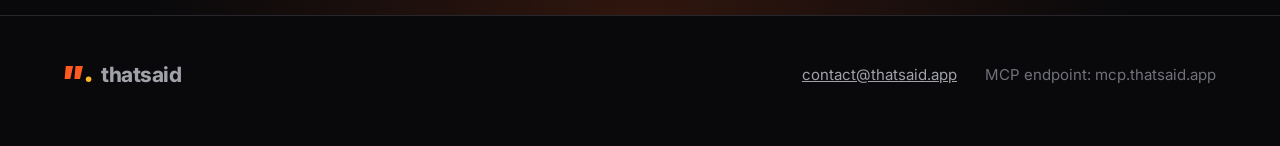
==== commit a6a1e764: "Landing page: App Designer update (real MCP tool names, fact-checked table, re-rendered hero; drop I" ====
--- a/index.html
+++ b/index.html
@@ -6,7 +6,7 @@
 <meta name="twitter:card" content="summary_large_image"><meta name="twitter:title" content="thatsaid"><meta name="twitter:description" content="The meeting memory your agents plug into."><meta name="twitter:image" content="https://thatsaid.app/og.png">
 <link rel="icon" href="favicon.ico" sizes="48x48"><link rel="icon" href="favicon.svg" type="image/svg+xml"><link rel="apple-touch-icon" href="apple-touch-icon.png"><link rel="manifest" href="site.webmanifest"><meta name="theme-color" content="#09090B"><meta name="color-scheme" content="dark">
 <link rel="preload" href="assets/inter-latin.woff2" as="font" type="font/woff2" crossorigin>
-<style>@font-face{font-family:Inter;src:url(assets/inter-latin.woff2) format('woff2');font-weight:100 900;font-display:swap}:root{--bg:#09090B;--s1:#121215;--s2:#1A1A1F;--line:#26262C;--fg:#FAFAFA;--mut:#A1A1AA;--dim:#71717A;--or:#FF5A1F;--am:#FFB627;--mono:ui-monospace,SFMono-Regular,"SF Mono",Menlo,monospace;--ease:cubic-bezier(.2,.7,.2,1)}*{box-sizing:border-box;margin:0;padding:0}html{background:var(--bg);color:var(--fg);font-family:-apple-system,BlinkMacSystemFont,"SF Pro Text",Inter,"Segoe UI",sans-serif;-webkit-font-smoothing:antialiased;scroll-behavior:smooth;-webkit-text-size-adjust:100%}body{overflow-x:hidden;background:radial-gradient(1000px 520px at 50% -120px,rgba(255,90,31,.16),transparent 70%)}a{color:inherit}img{max-width:100%;display:block;height:auto}ul,ol{list-style:none}code,pre{font-family:var(--mono)}.wrap{max-width:1200px;margin:0 auto;padding:0 24px}.skip{position:absolute;left:-999px;top:8px;background:var(--fg);color:var(--bg);padding:12px 16px;border-radius:8px;z-index:9}.skip:focus{left:8px}.sr{position:absolute;width:1px;height:1px;overflow:hidden;clip:rect(0 0 0 0);white-space:nowrap}:focus-visible{outline:3px solid var(--am);outline-offset:3px;border-radius:6px}.nav{position:sticky;top:0;z-index:5;background:rgba(9,9,11,.72);backdrop-filter:saturate(1.4) blur(14px);-webkit-backdrop-filter:saturate(1.4) blur(14px);border-bottom:1px solid rgba(38,38,44,.6)}.navrow{display:flex;align-items:center;gap:24px;height:64px}.logo{display:flex;align-items:center;gap:9px;text-decoration:none;font-weight:750;font-size:21px;letter-spacing:-.02em;min-height:44px}.logo svg{width:28px;height:28px}.nav nav{margin-left:auto}.nav ul{display:flex;gap:4px}.nav ul a{display:flex;align-items:center;min-height:44px;padding:0 14px;color:var(--mut);text-decoration:none;font-size:15px;border-radius:999px}.nav ul a:hover{color:var(--fg)}.btn{display:inline-flex;align-items:center;justify-content:center;gap:10px;min-height:52px;padding:0 26px;border-radius:999px;background:var(--or);color:#0B0B0D;font-weight:650;font-size:17px;text-decoration:none;transition:transform .2s var(--ease),box-shadow .2s;box-shadow:0 10px 30px -10px rgba(255,90,31,.6)}.btn:hover{transform:translateY(-1px);box-shadow:0 14px 36px -10px rgba(255,90,31,.75)}.btn.sm{min-height:44px;padding:0 18px;font-size:15px;box-shadow:none}.badge{display:inline-flex;align-items:center;min-height:52px;padding:0 22px;border-radius:999px;border:1px solid var(--line);color:var(--mut);font-size:15px;font-weight:550}.badge b{color:var(--fg);font-weight:600}.ctas{display:flex;gap:14px;justify-content:center;flex-wrap:wrap}.ph{display:inline-block;font:600 11px/1 var(--mono);letter-spacing:.06em;text-transform:uppercase;color:#0B0B0D;background:var(--am);border-radius:6px;padding:5px 7px;vertical-align:middle}.ph.sm{font-size:10px;padding:4px 6px}.hero{text-align:center;padding:96px 0 40px}.eyebrow{color:var(--or);font-weight:650;font-size:17px;margin-bottom:18px}h1{font-size:clamp(46px,8vw,108px);line-height:1.04;letter-spacing:-.045em;font-weight:780;padding-bottom:.06em}h1 span{background:linear-gradient(90deg,var(--or),var(--am));-webkit-background-clip:text;background-clip:text;color:transparent}.lead{font-size:clamp(18px,2vw,23px);color:var(--mut);max-width:660px;margin:24px auto 36px;line-height:1.5}.stage{position:relative;max-width:1040px;aspect-ratio:1040/600;margin:72px auto 0;border-radius:24px;overflow:hidden;background:radial-gradient(700px 400px at 30% 0%,rgba(255,90,31,.10),transparent 70%),#0C0C0F;border:1px solid var(--line);box-shadow:0 60px 120px -40px rgba(0,0,0,.9),0 0 0 1px rgba(255,255,255,.02) inset;text-align:left}.live{position:absolute;inset:0;font-size:15px}.mbar{position:absolute;left:0;right:0;top:0;height:34px;display:flex;align-items:center;gap:16px;padding:0 16px;background:rgba(255,255,255,.05);border-bottom:1px solid rgba(255,255,255,.06);font-size:13px;color:#D4D4D8}.mbar .apple{width:12px;height:14px;border-radius:3px;background:#D4D4D8;opacity:.7}.mmenu{opacity:.75}.mright{margin-left:auto;display:flex;align-items:center;gap:16px}.mic{position:relative;display:flex;align-items:center;color:#fff;opacity:1}.mbi{width:18px;height:18px}.mic .dot{position:absolute;right:-3px;top:-1px;width:7px;height:7px;border-radius:50%;background:var(--am);box-shadow:0 0 0 0 rgba(255,182,39,.6);animation:pulse 1.6s infinite}@keyframes pulse{70%{box-shadow:0 0 0 8px rgba(255,182,39,0)}100%{box-shadow:0 0 0 0 rgba(255,182,39,0)}}.pop{position:absolute;right:62px;top:44px;display:flex;gap:12px;align-items:center;background:rgba(28,28,33,.92);border:1px solid #33333B;border-radius:14px;padding:12px 16px;box-shadow:0 20px 40px -12px rgba(0,0,0,.7);z-index:2}.pop b{display:block;font-size:14px}.pop span{font-size:12.5px;color:var(--mut)}.rec{width:10px;height:10px;border-radius:50%;background:var(--or);animation:blink 1.4s infinite}@keyframes blink{50%{opacity:.3}}.win{position:absolute;top:70px;bottom:28px;background:var(--s1);border:1px solid var(--line);border-radius:16px;overflow:hidden}.win.tx{left:28px;width:57%}.win.ag{right:28px;width:calc(43% - 84px)}.wbar{display:flex;align-items:center;gap:7px;height:40px;padding:0 14px;border-bottom:1px solid var(--line);font-size:12.5px;color:var(--mut)}.wbar i{width:10px;height:10px;border-radius:50%;background:#2E2E35}.wt{margin-left:8px}.pill{margin-left:auto;font:700 11px var(--mono);color:var(--or);border:1px solid rgba(255,90,31,.4);border-radius:999px;padding:3px 8px}.title{margin:16px 18px 4px;padding:14px 16px;border-radius:12px;background:linear-gradient(135deg,rgba(255,90,31,.14),rgba(255,182,39,.06));border:1px solid rgba(255,90,31,.28)}.title small{font-size:11px;letter-spacing:.1em;text-transform:uppercase;color:var(--am);font-weight:650}.title b{display:block;font-size:19px;margin:4px 0 4px;letter-spacing:-.01em}.title p{font-size:13.5px;color:#C4C4CC;line-height:1.45}.tx ol{padding:4px 18px}.tx li{display:grid;grid-template-columns:86px 1fr;gap:10px;padding:9px 0;border-top:1px solid #1f1f24;line-height:1.45}.tx li b{color:var(--am);font-weight:600;font-size:13px;padding-top:1px}.msgs{padding:16px;display:flex;flex-direction:column;gap:12px}.msgs .q{align-self:flex-end;background:var(--s2);border:1px solid #2c2c33;border-radius:14px 14px 4px 14px;padding:10px 13px;max-width:92%;line-height:1.4}.msgs .call{font:12px/1.5 var(--mono);color:var(--dim)}.msgs .call code{color:var(--am)}.msgs .a{border-left:2px solid var(--or);padding:2px 0 2px 12px;line-height:1.5}.msgs .a em{display:block;font-style:normal;color:var(--mut);font-size:13px;margin-top:6px}.illus{position:absolute;right:16px;bottom:7px;font-size:11px;color:var(--dim);letter-spacing:.04em}.poster,.vloop{display:none;position:absolute;inset:0;width:100%;height:100%}.poster img{width:100%;height:100%;object-fit:cover}.vloop{object-fit:cover;background:#0C0C0F}.stage.vid .vloop{display:block}.stage.vid .live{visibility:hidden}.js .stage.anim [data-at]{opacity:0;transform:translateY(8px);transition:opacity .45s var(--ease),transform .45s var(--ease)}.js .stage.anim .win{opacity:.4;transition:opacity .5s}.js .stage.anim [data-at].in{opacity:1;transform:none}.js .stage.anim.s1 .tx,.js .stage.anim.s7 .ag{opacity:1}.js .stage.anim .pop.out{opacity:0;transform:translateY(-6px)}.js .stage.anim.reset *{transition-duration:.5s!important}section{padding:128px 0}section+section{border-top:1px solid var(--line)}h2{font-size:clamp(34px,5vw,60px);letter-spacing:-.035em;line-height:1.06;font-weight:760;max-width:860px}.sub{font-size:20px;color:var(--mut);max-width:620px;margin-top:18px;line-height:1.55}.lbl{font-size:13px;letter-spacing:.12em;text-transform:uppercase;color:var(--or);font-weight:650;margin-bottom:14px}.steps{display:grid;grid-template-columns:repeat(3,1fr);gap:40px;margin-top:64px;counter-reset:s}.steps b{display:block;font-size:56px;color:var(--or);font-weight:780;letter-spacing:-.04em;line-height:1}h3{font-size:20px;letter-spacing:-.01em;margin:14px 0 8px}.steps p,.f p,.pv p{color:var(--mut);line-height:1.55;font-size:16.5px}.agrid{display:grid;grid-template-columns:1fr 1.1fr;gap:56px;align-items:center}.url{margin-top:26px}.url code{font-size:21px;font-weight:600;color:var(--am)}.term{background:#0E0E12;border:1px solid var(--line);border-radius:16px;overflow:hidden;box-shadow:0 30px 80px -30px rgba(0,0,0,.9);font-size:13.5px;line-height:1.7;min-width:0}.tbar{display:flex;gap:8px;align-items:center;padding:12px 16px;border-bottom:1px solid var(--line);color:#8B8B94;font:12.5px var(--mono)}.tbar i{width:11px;height:11px;border-radius:50%;background:#2E2E35}.tbar span:first-of-type{margin-left:8px}.tbar .ph{margin-left:auto}.term pre{padding:18px 20px;overflow-x:auto;white-space:pre;color:#D4D4D8;-webkit-overflow-scrolling:touch}.k{color:#FF8A5C}.s{color:var(--am)}.c{color:#7C7C86}.g{color:#7EE2A8}.caret{display:none}.js .term.typing .caret{display:inline-block;width:8px;height:1.1em;background:var(--am);vertical-align:-2px;margin-left:1px;animation:blink 1s steps(1) infinite}.js .term.pending .res,.js .term.typing .res{opacity:0}.res{transition:opacity .5s}.tools{display:grid;grid-template-columns:1fr 1fr;gap:40px;margin-top:88px;align-items:start}.mini{font-size:15px;letter-spacing:.08em;text-transform:uppercase;color:var(--mut);font-weight:650;margin:0 0 16px;display:flex;gap:10px;align-items:center;flex-wrap:wrap}.tt{width:100%;border-collapse:collapse;font-size:15px}.tt td{padding:14px 0;border-bottom:1px solid var(--line);vertical-align:top}.tt td:first-child{width:44%}.tt code{color:var(--am);font-size:14px}.tt td:last-child{color:var(--mut)}.priv-h{margin-top:96px;font-size:clamp(28px,3.4vw,40px);text-transform:none;letter-spacing:-.03em;color:var(--fg);font-weight:740}.pvgrid{display:grid;grid-template-columns:repeat(3,1fr);gap:20px;margin-top:8px}.pv{background:var(--s1);border:1px solid var(--line);border-radius:16px;padding:24px 24px 26px;position:relative}.pv::before{content:"";display:block;width:28px;height:3px;border-radius:3px;background:var(--or)}.pv h3{margin-top:16px}.fgrid{display:grid;grid-template-columns:repeat(4,1fr);gap:44px 32px;margin-top:64px}.f{border-top:1px solid var(--line);padding-top:18px}.f h3{margin-top:0}.shots{display:grid;grid-template-columns:repeat(3,1fr);gap:32px;margin-top:88px;align-items:end}figure{margin:0}figcaption{text-align:center;color:var(--dim);font-size:14px;margin-top:14px}.phone{border-radius:44px;padding:10px;background:#1c1c20;box-shadow:0 0 0 1px #2b2b31,0 40px 80px -30px rgba(0,0,0,.8);max-width:300px;margin:0 auto}.phone img{border-radius:34px}.ph-box{aspect-ratio:473/1024;max-width:300px;margin:0 auto;border-radius:24px;border:1.5px dashed #4a4a52;display:grid;place-items:center;text-align:center;color:#A1A1AA;font:600 13px/1.5 var(--mono);background:repeating-linear-gradient(135deg,#111114 0 12px,#0d0d10 12px 24px);padding:20px}.ph-box small{color:var(--dim);font-weight:500}.note{margin-top:28px;color:var(--dim);font-size:14px;display:flex;gap:10px;align-items:center;flex-wrap:wrap}.tablewrap{margin-top:56px;overflow-x:auto}.cmp{width:100%;border-collapse:collapse;font-size:16px}.cmp th,.cmp td{padding:17px 18px;border-bottom:1px solid var(--line);text-align:left;font-weight:500}.cmp thead th{font-size:13px;letter-spacing:.08em;text-transform:uppercase;color:var(--mut);font-weight:600}.cmp td,.cmp thead th:nth-child(n+2){text-align:center;width:20%}.cmp td.y{color:var(--am);font-weight:650}.cmp td.y span{font-size:9px;vertical-align:2px}.cmp td.n{color:var(--dim)}.cmp thead th:nth-child(2),.cmp td.y{background:rgba(255,90,31,.06)}.dl{text-align:center;padding:160px 0;background:radial-gradient(700px 360px at 50% 100%,rgba(255,90,31,.16),transparent 70%)}.dl h2,.dl .sub{margin-left:auto;margin-right:auto}.dl .ctas{margin-top:40px}footer{border-top:1px solid var(--line);padding:36px 0 48px;color:var(--mut);font-size:15px}.frow{display:flex;align-items:center;gap:28px;flex-wrap:wrap}.frow a[href^=mailto]{display:inline-flex;align-items:center;min-height:44px;margin-left:auto}.mut{color:var(--dim)}.js.rvon .rv{opacity:0;transform:translateY(18px);transition:opacity .7s var(--ease),transform .7s var(--ease)}.js.rvon .rv.seen{opacity:1;transform:none}@media (max-width:1000px){.nav ul{display:none}.nav .btn.sm{margin-left:auto}.agrid,.tools{grid-template-columns:1fr;gap:40px}.pvgrid{grid-template-columns:1fr 1fr}.fgrid{grid-template-columns:1fr 1fr}.steps{grid-template-columns:1fr;gap:36px}section{padding:96px 0}.hero{padding-top:72px}.stage{aspect-ratio:auto;height:560px}.win.tx{width:calc(60% - 20px)}.win.ag{width:calc(40% - 36px)}.live{font-size:14px}.mmenu{display:none}}@media (max-width:600px){.wrap{padding:0 20px}.hero{padding:56px 0 24px}.lead{margin:20px auto 28px}.ctas .btn,.ctas .badge{width:100%}.stage{height:auto;aspect-ratio:1080/1350;margin-top:48px;border-radius:20px}.stage .live{display:none}.stage .poster{display:block}section{padding:80px 0}.sub{font-size:18px}.pvgrid,.fgrid{grid-template-columns:1fr}.fgrid{gap:28px}.shots{grid-template-columns:1fr 1fr;gap:16px}.shots figure:last-child{grid-column:1/-1}.shots figure:last-child .ph-box{aspect-ratio:16/10;max-width:none}.phone{border-radius:30px;padding:6px}.phone img{border-radius:24px}.term{font-size:11.5px}.term pre{padding:14px}.tt td:first-child{width:auto;padding-right:12px}.cmp{font-size:14px}.cmp th,.cmp td{padding:13px 8px}.cmp thead th{font-size:11px;letter-spacing:.04em}.frow{flex-direction:column;align-items:flex-start;gap:8px}.frow a[href^=mailto]{margin-left:0}.dl{padding:112px 0}}.lowpower .stage .live{display:none}.lowpower .stage .poster{display:block}@media (prefers-reduced-motion:reduce){*,*::before,*::after{animation:none!important;transition:none!important;scroll-behavior:auto!important}}.stage.stack{aspect-ratio:1080/1350;height:auto;max-width:540px}.stage.stack .live{display:block;font-size:14px}.stage.stack .poster{display:none}.stage.stack .mmenu{display:none}.stage.stack .win{position:absolute;left:18px;right:18px;width:auto}.stage.stack .win.tx{top:62px;bottom:auto;height:385px}.stage.stack .win.ag{top:463px;bottom:26px}.stage.stack .pop{right:18px;top:40px}.stage.stack .tx li{grid-template-columns:76px 1fr;padding:7px 0}.stage.stack .title{margin:12px 14px 2px;padding:11px 13px}.stage.stack .title b{font-size:17px}.stage.stack .tx ol{padding:2px 14px}.stage:not(.anim) .pop{display:none}.stage{aspect-ratio:1040/540}.stage.stack{aspect-ratio:1080/1350}.stage.stack .win.tx{height:350px}.stage.stack .win.ag{top:426px}@media (max-width:600px){.stage{aspect-ratio:1080/1350}}@media (min-width:601px) and (max-width:1000px){.stage{aspect-ratio:auto;height:500px}}.stage.vid{aspect-ratio:16/9;height:auto}@media (max-width:600px){.stage.vid{aspect-ratio:1080/1350}}.stage.vid::after{content:"Illustrative";position:absolute;right:16px;bottom:8px;font-size:11px;color:#71717A;z-index:2}</style><script>document.documentElement.classList.add('js')</script></head>
+<style>@font-face{font-family:Inter;src:url(assets/inter-latin.woff2) format('woff2');font-weight:100 900;font-display:swap}:root{--bg:#09090B;--s1:#121215;--s2:#1A1A1F;--line:#26262C;--fg:#FAFAFA;--mut:#A1A1AA;--dim:#71717A;--or:#FF5A1F;--am:#FFB627;--mono:ui-monospace,SFMono-Regular,"SF Mono",Menlo,monospace;--ease:cubic-bezier(.2,.7,.2,1)}*{box-sizing:border-box;margin:0;padding:0}html{background:var(--bg);color:var(--fg);font-family:-apple-system,BlinkMacSystemFont,"SF Pro Text",Inter,"Segoe UI",sans-serif;-webkit-font-smoothing:antialiased;scroll-behavior:smooth;-webkit-text-size-adjust:100%}body{overflow-x:hidden;background:radial-gradient(1000px 520px at 50% -120px,rgba(255,90,31,.16),transparent 70%)}a{color:inherit}img{max-width:100%;display:block;height:auto}ul,ol{list-style:none}code,pre{font-family:var(--mono)}.wrap{max-width:1200px;margin:0 auto;padding:0 24px}.skip{position:absolute;left:-999px;top:8px;background:var(--fg);color:var(--bg);padding:12px 16px;border-radius:8px;z-index:9}.skip:focus{left:8px}.sr{position:absolute;width:1px;height:1px;overflow:hidden;clip:rect(0 0 0 0);white-space:nowrap}:focus-visible{outline:3px solid var(--am);outline-offset:3px;border-radius:6px}.nav{position:sticky;top:0;z-index:5;background:rgba(9,9,11,.72);backdrop-filter:saturate(1.4) blur(14px);-webkit-backdrop-filter:saturate(1.4) blur(14px);border-bottom:1px solid rgba(38,38,44,.6)}.navrow{display:flex;align-items:center;gap:24px;height:64px}.logo{display:flex;align-items:center;gap:9px;text-decoration:none;font-weight:750;font-size:21px;letter-spacing:-.02em;min-height:44px}.logo svg{width:28px;height:28px}.nav nav{margin-left:auto}.nav ul{display:flex;gap:4px}.nav ul a{display:flex;align-items:center;min-height:44px;padding:0 14px;color:var(--mut);text-decoration:none;font-size:15px;border-radius:999px}.nav ul a:hover{color:var(--fg)}.btn{display:inline-flex;align-items:center;justify-content:center;gap:10px;min-height:52px;padding:0 26px;border-radius:999px;background:var(--or);color:#0B0B0D;font-weight:650;font-size:17px;text-decoration:none;transition:transform .2s var(--ease),box-shadow .2s;box-shadow:0 10px 30px -10px rgba(255,90,31,.6)}.btn:hover{transform:translateY(-1px);box-shadow:0 14px 36px -10px rgba(255,90,31,.75)}.btn.sm{min-height:44px;padding:0 18px;font-size:15px;box-shadow:none}.badge{display:inline-flex;align-items:center;min-height:52px;padding:0 22px;border-radius:999px;border:1px solid var(--line);color:var(--mut);font-size:15px;font-weight:550}.badge b{color:var(--fg);font-weight:600}.ctas{display:flex;gap:14px;justify-content:center;flex-wrap:wrap}.ph{display:inline-block;font:600 11px/1 var(--mono);letter-spacing:.06em;text-transform:uppercase;color:#0B0B0D;background:var(--am);border-radius:6px;padding:5px 7px;vertical-align:middle}.ph.sm{font-size:10px;padding:4px 6px}.hero{text-align:center;padding:96px 0 40px}.eyebrow{color:var(--or);font-weight:650;font-size:17px;margin-bottom:18px}h1{font-size:clamp(46px,8vw,108px);line-height:1.04;letter-spacing:-.045em;font-weight:780;padding-bottom:.06em}h1 span{background:linear-gradient(90deg,var(--or),var(--am));-webkit-background-clip:text;background-clip:text;color:transparent}.lead{font-size:clamp(18px,2vw,23px);color:var(--mut);max-width:660px;margin:24px auto 36px;line-height:1.5}.stage{position:relative;max-width:1040px;aspect-ratio:1040/600;margin:72px auto 0;border-radius:24px;overflow:hidden;background:radial-gradient(700px 400px at 30% 0%,rgba(255,90,31,.10),transparent 70%),#0C0C0F;border:1px solid var(--line);box-shadow:0 60px 120px -40px rgba(0,0,0,.9),0 0 0 1px rgba(255,255,255,.02) inset;text-align:left}.live{position:absolute;inset:0;font-size:15px}.mbar{position:absolute;left:0;right:0;top:0;height:34px;display:flex;align-items:center;gap:16px;padding:0 16px;background:rgba(255,255,255,.05);border-bottom:1px solid rgba(255,255,255,.06);font-size:13px;color:#D4D4D8}.mbar .apple{width:12px;height:14px;border-radius:3px;background:#D4D4D8;opacity:.7}.mmenu{opacity:.75}.mright{margin-left:auto;display:flex;align-items:center;gap:16px}.mic{position:relative;display:flex;align-items:center;color:#fff;opacity:1}.mbi{width:18px;height:18px}.mic .dot{position:absolute;right:-3px;top:-1px;width:7px;height:7px;border-radius:50%;background:var(--am);box-shadow:0 0 0 0 rgba(255,182,39,.6);animation:pulse 1.6s infinite}@keyframes pulse{70%{box-shadow:0 0 0 8px rgba(255,182,39,0)}100%{box-shadow:0 0 0 0 rgba(255,182,39,0)}}.pop{position:absolute;right:62px;top:44px;display:flex;gap:12px;align-items:center;background:rgba(28,28,33,.92);border:1px solid #33333B;border-radius:14px;padding:12px 16px;box-shadow:0 20px 40px -12px rgba(0,0,0,.7);z-index:2}.pop b{display:block;font-size:14px}.pop span{font-size:12.5px;color:var(--mut)}.rec{width:10px;height:10px;border-radius:50%;background:var(--or);animation:blink 1.4s infinite}@keyframes blink{50%{opacity:.3}}.win{position:absolute;top:70px;bottom:28px;background:var(--s1);border:1px solid var(--line);border-radius:16px;overflow:hidden}.win.tx{left:28px;width:57%}.win.ag{right:28px;width:calc(43% - 84px)}.wbar{display:flex;align-items:center;gap:7px;height:40px;padding:0 14px;border-bottom:1px solid var(--line);font-size:12.5px;color:var(--mut)}.wbar i{width:10px;height:10px;border-radius:50%;background:#2E2E35}.wt{margin-left:8px}.pill{margin-left:auto;font:700 11px var(--mono);color:var(--or);border:1px solid rgba(255,90,31,.4);border-radius:999px;padding:3px 8px}.title{margin:16px 18px 4px;padding:14px 16px;border-radius:12px;background:linear-gradient(135deg,rgba(255,90,31,.14),rgba(255,182,39,.06));border:1px solid rgba(255,90,31,.28)}.title small{font-size:11px;letter-spacing:.1em;text-transform:uppercase;color:var(--am);font-weight:650}.title b{display:block;font-size:19px;margin:4px 0 4px;letter-spacing:-.01em}.title p{font-size:13.5px;color:#C4C4CC;line-height:1.45}.tx ol{padding:4px 18px}.tx li{display:grid;grid-template-columns:86px 1fr;gap:10px;padding:9px 0;border-top:1px solid #1f1f24;line-height:1.45}.tx li b{color:var(--am);font-weight:600;font-size:13px;padding-top:1px}.msgs{padding:16px;display:flex;flex-direction:column;gap:12px}.msgs .q{align-self:flex-end;background:var(--s2);border:1px solid #2c2c33;border-radius:14px 14px 4px 14px;padding:10px 13px;max-width:92%;line-height:1.4}.msgs .call{font:12px/1.5 var(--mono);color:var(--dim)}.msgs .call code{color:var(--am)}.msgs .a{border-left:2px solid var(--or);padding:2px 0 2px 12px;line-height:1.5}.msgs .a em{display:block;font-style:normal;color:var(--mut);font-size:13px;margin-top:6px}.illus{position:absolute;right:16px;bottom:7px;font-size:11px;color:var(--dim);letter-spacing:.04em}.poster,.vloop{display:none;position:absolute;inset:0;width:100%;height:100%}.poster img{width:100%;height:100%;object-fit:cover}.vloop{object-fit:cover;background:#0C0C0F}.stage.vid .vloop{display:block}.stage.vid .live{visibility:hidden}.js .stage.anim [data-at]{opacity:0;transform:translateY(8px);transition:opacity .45s var(--ease),transform .45s var(--ease)}.js .stage.anim .win{opacity:.4;transition:opacity .5s}.js .stage.anim [data-at].in{opacity:1;transform:none}.js .stage.anim.s1 .tx,.js .stage.anim.s7 .ag{opacity:1}.js .stage.anim .pop.out{opacity:0;transform:translateY(-6px)}.js .stage.anim.reset *{transition-duration:.5s!important}section{padding:128px 0}section+section{border-top:1px solid var(--line)}h2{font-size:clamp(34px,5vw,60px);letter-spacing:-.035em;line-height:1.06;font-weight:760;max-width:860px}.sub{font-size:20px;color:var(--mut);max-width:620px;margin-top:18px;line-height:1.55}.lbl{font-size:13px;letter-spacing:.12em;text-transform:uppercase;color:var(--or);font-weight:650;margin-bottom:14px}.steps{display:grid;grid-template-columns:repeat(3,1fr);gap:40px;margin-top:64px;counter-reset:s}.steps b{display:block;font-size:56px;color:var(--or);font-weight:780;letter-spacing:-.04em;line-height:1}h3{font-size:20px;letter-spacing:-.01em;margin:14px 0 8px}.steps p,.f p,.pv p{color:var(--mut);line-height:1.55;font-size:16.5px}.agrid{display:grid;grid-template-columns:1fr 1.1fr;gap:56px;align-items:center}.url{margin-top:26px}.url code{font-size:21px;font-weight:600;color:var(--am)}.term{background:#0E0E12;border:1px solid var(--line);border-radius:16px;overflow:hidden;box-shadow:0 30px 80px -30px rgba(0,0,0,.9);font-size:13.5px;line-height:1.7;min-width:0}.tbar{display:flex;gap:8px;align-items:center;padding:12px 16px;border-bottom:1px solid var(--line);color:#8B8B94;font:12.5px var(--mono)}.tbar i{width:11px;height:11px;border-radius:50%;background:#2E2E35}.tbar span:first-of-type{margin-left:8px}.tbar .ph{margin-left:auto}.term pre{padding:18px 20px;overflow-x:auto;white-space:pre;color:#D4D4D8;-webkit-overflow-scrolling:touch}.k{color:#FF8A5C}.s{color:var(--am)}.c{color:#7C7C86}.g{color:#7EE2A8}.caret{display:none}.js .term.typing .caret{display:inline-block;width:8px;height:1.1em;background:var(--am);vertical-align:-2px;margin-left:1px;animation:blink 1s steps(1) infinite}.js .term.pending .res,.js .term.typing .res{opacity:0}.res{transition:opacity .5s}.tools{display:grid;grid-template-columns:1fr 1fr;gap:40px;margin-top:88px;align-items:start}.mini{font-size:15px;letter-spacing:.08em;text-transform:uppercase;color:var(--mut);font-weight:650;margin:0 0 16px;display:flex;gap:10px;align-items:center;flex-wrap:wrap}.tt{width:100%;border-collapse:collapse;font-size:15px}.tt td{padding:14px 0;border-bottom:1px solid var(--line);vertical-align:top}.tt td:first-child{width:44%}.tt code{color:var(--am);font-size:14px}.tt td:last-child{color:var(--mut)}.priv-h{margin-top:96px;font-size:clamp(28px,3.4vw,40px);text-transform:none;letter-spacing:-.03em;color:var(--fg);font-weight:740}.pvgrid{display:grid;grid-template-columns:repeat(3,1fr);gap:20px;margin-top:8px}.pv{background:var(--s1);border:1px solid var(--line);border-radius:16px;padding:24px 24px 26px;position:relative}.pv::before{content:"";display:block;width:28px;height:3px;border-radius:3px;background:var(--or)}.pv h3{margin-top:16px}.fgrid{display:grid;grid-template-columns:repeat(4,1fr);gap:44px 32px;margin-top:64px}.f{border-top:1px solid var(--line);padding-top:18px}.f h3{margin-top:0}.shots{display:grid;grid-template-columns:repeat(3,1fr);gap:32px;margin-top:88px;align-items:end}figure{margin:0}figcaption{text-align:center;color:var(--dim);font-size:14px;margin-top:14px}.phone{border-radius:44px;padding:10px;background:#1c1c20;box-shadow:0 0 0 1px #2b2b31,0 40px 80px -30px rgba(0,0,0,.8);max-width:300px;margin:0 auto}.phone img{border-radius:34px}.ph-box{aspect-ratio:473/1024;max-width:300px;margin:0 auto;border-radius:24px;border:1.5px dashed #4a4a52;display:grid;place-items:center;text-align:center;color:#A1A1AA;font:600 13px/1.5 var(--mono);background:repeating-linear-gradient(135deg,#111114 0 12px,#0d0d10 12px 24px);padding:20px}.ph-box small{color:var(--dim);font-weight:500}.note{margin-top:28px;color:var(--dim);font-size:14px;display:flex;gap:10px;align-items:center;flex-wrap:wrap}.tablewrap{margin-top:56px;overflow-x:auto}.cmp{width:100%;border-collapse:collapse;font-size:16px}.cmp th,.cmp td{padding:17px 18px;border-bottom:1px solid var(--line);text-align:left;font-weight:500}.cmp thead th{font-size:13px;letter-spacing:.08em;text-transform:uppercase;color:var(--mut);font-weight:600}.cmp td,.cmp thead th:nth-child(n+2){text-align:center;width:20%}.cmp td.y{color:var(--am);font-weight:650}.cmp td.y span{font-size:9px;vertical-align:2px}.cmp td.n{color:var(--dim)}.cmp thead th:nth-child(2),.cmp td.y{background:rgba(255,90,31,.06)}.dl{text-align:center;padding:160px 0;background:radial-gradient(700px 360px at 50% 100%,rgba(255,90,31,.16),transparent 70%)}.dl h2,.dl .sub{margin-left:auto;margin-right:auto}.dl .ctas{margin-top:40px}footer{border-top:1px solid var(--line);padding:36px 0 48px;color:var(--mut);font-size:15px}.frow{display:flex;align-items:center;gap:28px;flex-wrap:wrap}.frow a[href^=mailto]{display:inline-flex;align-items:center;min-height:44px;margin-left:auto}.mut{color:var(--dim)}.js.rvon .rv{opacity:0;transform:translateY(18px);transition:opacity .7s var(--ease),transform .7s var(--ease)}.js.rvon .rv.seen{opacity:1;transform:none}@media (max-width:1000px){.nav ul{display:none}.nav .btn.sm{margin-left:auto}.agrid,.tools{grid-template-columns:1fr;gap:40px}.pvgrid{grid-template-columns:1fr 1fr}.fgrid{grid-template-columns:1fr 1fr}.steps{grid-template-columns:1fr;gap:36px}section{padding:96px 0}.hero{padding-top:72px}.stage{aspect-ratio:auto;height:560px}.win.tx{width:calc(60% - 20px)}.win.ag{width:calc(40% - 36px)}.live{font-size:14px}.mmenu{display:none}}@media (max-width:600px){.wrap{padding:0 20px}.hero{padding:56px 0 24px}.lead{margin:20px auto 28px}.ctas .btn,.ctas .badge{width:100%}.stage{height:auto;aspect-ratio:1080/1350;margin-top:48px;border-radius:20px}.stage .live{display:none}.stage .poster{display:block}section{padding:80px 0}.sub{font-size:18px}.pvgrid,.fgrid{grid-template-columns:1fr}.fgrid{gap:28px}.shots{grid-template-columns:1fr 1fr;gap:16px}.shots figure:last-child{grid-column:1/-1}.shots figure:last-child .ph-box{aspect-ratio:16/10;max-width:none}.phone{border-radius:30px;padding:6px}.phone img{border-radius:24px}.term{font-size:11.5px}.term pre{padding:14px}.tt td:first-child{width:auto;padding-right:12px}.cmp{font-size:14px}.cmp th,.cmp td{padding:13px 8px}.cmp thead th{font-size:11px;letter-spacing:.04em}.frow{flex-direction:column;align-items:flex-start;gap:8px}.frow a[href^=mailto]{margin-left:0}.dl{padding:112px 0}}.lowpower .stage .live{display:none}.lowpower .stage .poster{display:block}@media (prefers-reduced-motion:reduce){*,*::before,*::after{animation:none!important;transition:none!important;scroll-behavior:auto!important}}.stage.stack{aspect-ratio:1080/1350;height:auto;max-width:540px}.stage.stack .live{display:block;font-size:14px}.stage.stack .poster{display:none}.stage.stack .mmenu{display:none}.stage.stack .win{position:absolute;left:18px;right:18px;width:auto}.stage.stack .win.tx{top:62px;bottom:auto;height:385px}.stage.stack .win.ag{top:463px;bottom:26px}.stage.stack .pop{right:18px;top:40px}.stage.stack .tx li{grid-template-columns:76px 1fr;padding:7px 0}.stage.stack .title{margin:12px 14px 2px;padding:11px 13px}.stage.stack .title b{font-size:17px}.stage.stack .tx ol{padding:2px 14px}.stage:not(.anim) .pop{display:none}.stage{aspect-ratio:1040/540}.stage.stack{aspect-ratio:1080/1350}.stage.stack .win.tx{height:350px}.stage.stack .win.ag{top:426px}@media (max-width:600px){.stage{aspect-ratio:1080/1350}}@media (min-width:601px) and (max-width:1000px){.stage{aspect-ratio:auto;height:500px}}.stage.vid{aspect-ratio:16/9;height:auto}@media (max-width:600px){.stage.vid{aspect-ratio:1080/1350}}.tt code{word-break:break-all}.tt td code{font-size:13px}.tools>div{min-width:0}.tt{table-layout:fixed}.tt td{overflow-wrap:anywhere}@media (max-width:600px){.tt td:first-child{width:42%}}</style><script>document.documentElement.classList.add('js')</script></head>
 <body id="top"><a class="skip" href="#main">Skip to content</a>
 <header class="nav"><div class="wrap navrow"><a class="logo" href="#top" aria-label="thatsaid, back to top"><svg aria-hidden="true" focusable="false" width="28" height="28" xmlns="http://www.w3.org/2000/svg" viewBox="100 24 880 880"><g fill="#FF5A1F"><polygon points="156,210 387,210 297,618 120,618"/><polygon points="462,210 693,210 603,618 426,618"/></g><circle cx="873" cy="630" r="87" fill="#FFB627"/></svg><span>thatsaid</span></a><nav aria-label="Primary"><ul><li><a href="#how">How it works</a></li><li><a href="#agents">Agents</a></li><li><a href="#privacy">Privacy</a></li><li><a href="#features">Features</a></li></ul></nav><a class="btn sm" href="#download">Download</a></div></header>
 <main id="main">
@@ -14,7 +14,7 @@
 <p class="eyebrow">Meeting memory for your agents</p>
 <h1>Every word,<br><span>remembered.</span></h1>
 <p class="lead">thatsaid records your meetings hands-free, transcribes them on your device, and hands them to the agents you already use, through MCP.</p>
-<div class="ctas"><a class="btn" href="#download-placeholder"><svg aria-hidden="true" width="18" height="18" viewBox="0 0 24 24" fill="currentColor"><path d="M16.4 12.6c0-2.6 2.1-3.8 2.2-3.9-1.2-1.8-3.1-2-3.7-2-1.6-.2-3.1.9-3.9.9-.8 0-2-.9-3.4-.9-1.7 0-3.3 1-4.2 2.6-1.8 3.1-.5 7.7 1.3 10.2.9 1.2 1.9 2.6 3.2 2.6 1.3-.1 1.8-.8 3.3-.8 1.6 0 2 .8 3.4.8 1.4 0 2.3-1.3 3.1-2.5 1-1.4 1.4-2.8 1.4-2.9-.1 0-2.7-1-2.7-4.1zM13.9 4.9c.7-.8 1.2-2 1-3.2-1 0-2.3.7-3 1.5-.7.8-1.2 2-1.1 3.1 1.2.1 2.4-.6 3.1-1.4z"/></svg>Download for Mac</a><span class="badge" role="img" aria-label="iPhone and iPad app: coming soon"><b>iPhone &amp; iPad</b>&nbsp;Coming soon</span></div>
+<div class="ctas"><a class="btn" href="https://github.com/saxxonm/thatsaid-releases/releases/latest"><svg aria-hidden="true" width="18" height="18" viewBox="0 0 24 24" fill="currentColor"><path d="M16.4 12.6c0-2.6 2.1-3.8 2.2-3.9-1.2-1.8-3.1-2-3.7-2-1.6-.2-3.1.9-3.9.9-.8 0-2-.9-3.4-.9-1.7 0-3.3 1-4.2 2.6-1.8 3.1-.5 7.7 1.3 10.2.9 1.2 1.9 2.6 3.2 2.6 1.3-.1 1.8-.8 3.3-.8 1.6 0 2 .8 3.4.8 1.4 0 2.3-1.3 3.1-2.5 1-1.4 1.4-2.8 1.4-2.9-.1 0-2.7-1-2.7-4.1zM13.9 4.9c.7-.8 1.2-2 1-3.2-1 0-2.3.7-3 1.5-.7.8-1.2 2-1.1 3.1 1.2.1 2.4-.6 3.1-1.4z"/></svg>Download for Mac</a><span class="badge" role="img" aria-label="iPhone and iPad app: coming soon"><b>iPhone &amp; iPad</b>&nbsp;Coming soon</span></div>
 <div class="stage" id="stage" role="img" aria-label="Illustrative animation: the thatsaid menu-bar icon detects a conversation, transcript lines appear live, the meeting gets the smart title Launch timing sync, then an agent asks over MCP what was decided and gets the answer: Mac ships first, iPhone follows after sync review.">
  <div class="live" aria-hidden="true">
   <div class="mbar"><span class="apple"></span><span class="mmenu">Finder&nbsp;&nbsp;File&nbsp;&nbsp;Edit&nbsp;&nbsp;View</span><span class="mright"><span class="mic" data-at="1"><svg aria-hidden="true" class="mbi" xmlns="http://www.w3.org/2000/svg" width="18" height="18" viewBox="90 0 900 900"><g fill="currentColor"><polygon points="156,210 387,210 297,618 120,618"/><polygon points="462,210 693,210 603,618 426,618"/></g><circle cx="868" cy="625" r="100" fill="currentColor"/></svg><i class="dot"></i></span><span>Mon 9:30</span></span></div>
@@ -33,11 +33,10 @@
    <div class="wbar"><i></i><i></i><i></i><span class="wt">Your agent</span></div>
    <div class="msgs">
     <p class="q" data-at="7">What did we decide about launch timing?</p>
-    <p class="call" data-at="8"><code>search_meetings</code> · mcp.thatsaid.app · read-only</p>
+    <p class="call" data-at="8"><code>list_transcripts</code> · mcp.thatsaid.app · read-only</p>
     <p class="a" data-at="9">Mac ships first; iPhone follows after sync review. <em>From “Launch timing sync”, today 9:30.</em></p>
    </div>
   </div>
-  <span class="illus">Illustrative</span>
  </div>
  <picture class="poster"><source media="(max-width:600px)" srcset="assets/hero-poster-sm.webp"><img src="assets/hero-poster.webp" width="1040" height="540" alt="" decoding="async"></picture>
  <!-- VIDEO SLOT: spec in MOTION.md. Files are rendered into media/. main.js loads them lazily and shows the video only once it decodes;
@@ -52,12 +51,12 @@
 </div></section>
 
 <section id="how"><div class="wrap"><h2 class="rv">Set it once.<br>Forget the buttons.</h2><p class="sub rv">Turn on Autonomous and get back to your day.</p>
-<ol class="steps"><li class="rv"><b>1</b><h3>It notices the meeting</h3><p>The menu-bar icon wakes when a real conversation starts, records it, and throws away the noise.</p></li><li class="rv"><b>2</b><h3>It transcribes on-device</h3><p>Speech becomes text locally, then gets a smart title and summary.</p></li><li class="rv"><b>3</b><h3>Your agent remembers</h3><p>Ask Grok Bot, Claude or ChatGPT what was said. They read it through MCP.</p></li></ol></div></section>
+<ol class="steps"><li class="rv"><b>1</b><h3>It notices the meeting</h3><p>The menu-bar icon wakes when a real conversation starts, and starts recording on its own.</p></li><li class="rv"><b>2</b><h3>It transcribes on-device</h3><p>Speech becomes text locally, then gets a smart title and summary.</p></li><li class="rv"><b>3</b><h3>Your agent remembers</h3><p>Ask Grok Bot, Claude or ChatGPT what was said. They read it through MCP.</p></li></ol></div></section>
 
 <section id="agents"><div class="wrap">
-<div class="agrid"><div><p class="lbl rv">For agent makers</p><h2 class="rv">You build the agent.<br>We are its memory of every meeting.</h2><p class="sub rv">A small, sharp MCP surface instead of another chat assistant. Works with Grok Bot, Claude, ChatGPT and any MCP client.</p><p class="url rv"><code>mcp.thatsaid.app</code></p></div><div class="term rv" id="term"><div class="tbar"><i></i><i></i><i></i><span>agent ⇄ mcp.thatsaid.app</span><span class="ph sm">illustrative</span></div>
+<div class="agrid"><div><p class="lbl rv">For agent makers</p><h2 class="rv">You build the agent.<br>We are its memory of every meeting.</h2><p class="sub rv">Agent-first by design: read-only access, a revocable token per agent, and your choice of agent: Grok Bot, Claude, ChatGPT or any MCP client.</p><p class="url rv"><code>mcp.thatsaid.app</code></p></div><div class="term rv" id="term"><div class="tbar"><i></i><i></i><i></i><span>agent ⇄ mcp.thatsaid.app</span><span class="ph sm">illustrative</span></div>
 <pre><span class="c"># your agent, connected to mcp.thatsaid.app</span>
-<span class="k">→ tools/call</span> <span class="typed" data-text='search_meetings { "query": "launch timing", "since": "7d" }'>search_meetings { "query": "launch timing", "since": "7d" }</span><span class="caret" aria-hidden="true"></span>
+<span class="k">→ tools/call</span> <span class="typed" data-text='list_transcripts { "query": "launch timing", "day": "today" }'>list_transcripts { "query": "launch timing", "day": "today" }</span><span class="caret" aria-hidden="true"></span>
 <span class="res"><span class="g">← result</span>  <span class="c">read-only · token tsd_ro_••••7f2c</span>
 {
   <span class="s">"title"</span>: <span class="s">"Launch timing sync"</span>,
@@ -68,30 +67,30 @@
       <span class="s">"text"</span>: <span class="s">"Mac first. iPhone follows once sync review is done."</span> }
   ]
 }</span></pre></div></div>
-<div class="tools"><div class="rv"><h3 class="mini">Tools <span class="ph sm">example names, not final</span></h3><table class="tt" aria-label="Example MCP tools"><tbody><tr><td><code>search_meetings</code></td><td>Find meetings by topic, person or date</td></tr><tr><td><code>get_transcript</code></td><td>Speaker-labelled transcript with timestamps</td></tr><tr><td><code>get_summary</code></td><td>Smart title and summary</td></tr><tr><td><code>list_recent</code></td><td>Latest meetings across devices, deduped</td></tr></tbody></table></div>
-<div class="rv"><h3 class="mini">Connect <span class="ph sm">example config, not final</span></h3><div class="term cfg"><pre>{
+<div class="tools"><div class="rv"><h3 class="mini">Tools &amp; resources <span class="ph sm">beta</span></h3><table class="tt" aria-label="Example MCP tools"><tbody><tr><td><code>list_transcripts</code></td><td>Filter by <code>day</code>, <code>date</code>, <code>from</code>/<code>to</code>, <code>query</code>, <code>status</code> and <code>include_archived</code></td></tr><tr><td><code>get_transcript</code></td><td>Full Markdown for one meeting: summary, action items and the timestamped transcript</td></tr><tr><td><code>thatsaid://transcript/{id}</code></td><td>Resource: the same Markdown, addressable by ID</td></tr></tbody></table></div>
+<div class="rv"><h3 class="mini">Connect <span class="mut" style="text-transform:none;letter-spacing:0">Streamable HTTP</span></h3><div class="term cfg"><div class="tbar"><i></i><i></i><i></i><span>~/.cursor/mcp.json</span></div><pre>{
   <span class="s">"mcpServers"</span>: {
     <span class="s">"thatsaid"</span>: {
       <span class="s">"url"</span>: <span class="s">"https://mcp.thatsaid.app"</span>,
-      <span class="s">"auth"</span>: <span class="s">"read-only token"</span>
+      <span class="s">"headers"</span>: { <span class="s">"Authorization"</span>: <span class="s">"Bearer &lt;read-only token&gt;"</span> }
     }
   }
 }</pre></div></div></div>
-<h3 class="mini priv-h rv" id="privacy">Least privilege, by default.</h3><ul class="pvgrid"><li class="pv rv"><h3>Read-only by design</h3><p>Agents can search and read transcripts. They can never edit, delete or start a recording.</p></li><li class="pv rv"><h3>A token per agent</h3><p>Every connection gets its own token, scoped read-only.</p></li><li class="pv rv"><h3>Revoke in one click</h3><p>Pull a token and that agent loses access immediately.</p></li><li class="pv rv"><h3>Access log</h3><p>See which agent read what, and when.</p></li><li class="pv rv"><h3>Encrypted per user</h3><p>Cloud data is encrypted and isolated per account, behind email, password and 2FA.</p></li><li class="pv rv"><h3>Local when you want it</h3><p>On-device transcription, plus a Local-only mode on Mac that never syncs.</p></li></ul>
+<h3 class="mini priv-h rv" id="privacy">Least privilege, by default.</h3><ul class="pvgrid"><li class="pv rv"><h3>Read-only by design</h3><p>Agents can search and read transcripts. They can never edit, delete or start a recording.</p></li><li class="pv rv"><h3>A token per agent</h3><p>Every connection gets its own token, scoped read-only.</p></li><li class="pv rv"><h3>Revoke in one click</h3><p>Pull a token and that agent loses access immediately.</p></li><li class="pv rv"><h3>Access log</h3><p>See which agent read what, and when.</p></li><li class="pv rv"><h3>Encrypted cloud sync</h3><p>Cloud data is encrypted on our servers and isolated per account, behind email, password and 2FA.</p></li><li class="pv rv"><h3>Local when you want it</h3><p>On-device transcription, plus a Local-only mode on Mac that never syncs.</p></li></ul>
 </div></section>
 
-<section id="features"><div class="wrap"><h2 class="rv">Everything it needs.<br>Nothing it doesn't.</h2><ul class="fgrid"><li class="f rv"><h3>Hands-free meeting detection</h3><p>Autonomous mode listens for real conversations, records them, and discards the junk. No buttons.</p></li><li class="f rv"><h3>Dictation</h3><p>Talk instead of type, anywhere on your Mac.</p></li><li class="f rv"><h3>On-device transcription</h3><p>Speech is transcribed locally. Audio never has to leave your device.</p></li><li class="f rv"><h3>Local-only mode on Mac</h3><p>Turn the cloud off entirely. Everything stays on your Mac.</p></li><li class="f rv"><h3>Encrypted sync with 2FA</h3><p>Optional encrypted sync across Mac, iPhone and iPad, protected by two-factor sign-in.</p></li><li class="f rv"><h3>Smart titles and summaries</h3><p>Every recording names itself and comes back with a summary.</p></li><li class="f rv"><h3>Dedupe across devices</h3><p>Recorded the same meeting on two devices? You get one note, not two.</p></li><li class="f rv"><h3>Nothing bloated</h3><p>No duplicate chat assistant. Your agent already does that better.</p></li></ul>
+<section id="features"><div class="wrap"><h2 class="rv">Everything it needs.<br>Built around capture.</h2><ul class="fgrid"><li class="f rv"><h3>Hands-free meeting detection</h3><p>Autonomous mode notices when a real conversation starts and records it. No buttons.</p></li><li class="f rv"><h3>Dictation</h3><p>Talk instead of type, anywhere on your Mac.</p></li><li class="f rv"><h3>On-device transcription</h3><p>Speech is transcribed locally. Audio never has to leave your device.</p></li><li class="f rv"><h3>Local-only mode on Mac</h3><p>Turn the cloud off entirely. Everything stays on your Mac.</p></li><li class="f rv"><h3>Encrypted cloud sync</h3><p>Optional encrypted cloud sync across Mac, iPhone and iPad, behind email, password and 2FA.</p></li><li class="f rv"><h3>Smart titles and summaries</h3><p>Every recording names itself and comes back with a summary.</p></li><li class="f rv"><h3>Read-only agent access</h3><p>Agents can search and read your meetings through MCP. Nothing more.</p></li><li class="f rv"><h3>Your choice of agent</h3><p>Grok Bot, Claude, ChatGPT or any MCP client. Connect one, or several.</p></li></ul>
 <div class="shots">
 <figure class="rv"><div class="phone"><img src="assets/library.webp" width="473" height="1024" loading="lazy" decoding="async" alt="thatsaid library on iPhone listing recorded meetings by day"></div><figcaption>Library</figcaption></figure>
 <figure class="rv"><div class="phone"><img src="assets/live-activity.webp" width="473" height="1024" loading="lazy" decoding="async" alt="Live Activity and Dynamic Island showing recording and listening states"></div><figcaption>Live Activity</figcaption></figure>
 <figure class="rv"><div class="mac ph-box" role="img" aria-label="Placeholder for Mac app screenshot"><span>PLACEHOLDER · Mac app capture<br><small>menu bar + library window</small></span></div><figcaption>Mac</figcaption></figure>
 </div><p class="note rv"><span class="ph sm">placeholder</span> iPhone captures are from a pre-release build; final screenshots to come.</p></div></section>
 
-<section id="compare"><div class="wrap"><h2 class="rv">thatsaid vs The Others</h2><p class="sub rv">Most recorders want to be your assistant. thatsaid stays your memory.</p>
-<div class="tablewrap rv"><table class="cmp"><caption class="sr">thatsaid compared with other meeting recorders</caption><thead><tr><th scope="col">Capability</th><th scope="col">thatsaid</th><th scope="col">The Others</th></tr></thead><tbody><tr><th scope="row">Connects to your own agents via MCP</th><td class="y"><span aria-hidden="true">●</span> Yes</td><td class="n">No</td></tr><tr><th scope="row">Read-only, revocable tokens + access log</th><td class="y"><span aria-hidden="true">●</span> Yes</td><td class="n">No</td></tr><tr><th scope="row">Hands-free meeting detection, no buttons</th><td class="y"><span aria-hidden="true">●</span> Yes</td><td class="n">No</td></tr><tr><th scope="row">Discards junk audio automatically</th><td class="y"><span aria-hidden="true">●</span> Yes</td><td class="n">No</td></tr><tr><th scope="row">On-device transcription</th><td class="y"><span aria-hidden="true">●</span> Yes</td><td class="n">No</td></tr><tr><th scope="row">Local-only mode on Mac</th><td class="y"><span aria-hidden="true">●</span> Yes</td><td class="n">No</td></tr><tr><th scope="row">Encrypted sync with 2FA on Mac, iPhone, iPad</th><td class="y"><span aria-hidden="true">●</span> Yes</td><td class="n">Varies</td></tr><tr><th scope="row">Dedupe across devices</th><td class="y"><span aria-hidden="true">●</span> Yes</td><td class="n">No</td></tr><tr><th scope="row">Built-in dictation</th><td class="y"><span aria-hidden="true">●</span> Yes</td><td class="n">No</td></tr><tr><th scope="row">No bulky duplicate features</th><td class="y"><span aria-hidden="true">●</span> Yes</td><td class="n">No</td></tr></tbody></table></div>
-<p class="note rv"><span class="ph sm">to verify</span> “The Others” column is a draft and must be checked row by row before launch.</p></div></section>
+<section id="compare"><div class="wrap"><h2 class="rv">thatsaid vs The Others</h2><p class="sub rv">Where thatsaid stands today, checked against the most popular meeting recorders.</p>
+<div class="tablewrap rv"><table class="cmp"><caption class="sr">thatsaid compared with other meeting recorders</caption><thead><tr><th scope="col">Capability</th><th scope="col">thatsaid</th><th scope="col">The Others</th></tr></thead><tbody><tr><th scope="row">Hands-free capture, no buttons</th><td class="y"><svg aria-hidden="true" width="18" height="18" viewBox="0 0 24 24" fill="none" stroke="currentColor" stroke-width="3" stroke-linecap="round" stroke-linejoin="round"><path d="M5 12.5l4.5 4.5L19 7.5"/></svg><span class="sr">Yes</span></td><td class="n">Most don&rsquo;t</td></tr><tr><th scope="row">On-device transcription</th><td class="y"><svg aria-hidden="true" width="18" height="18" viewBox="0 0 24 24" fill="none" stroke="currentColor" stroke-width="3" stroke-linecap="round" stroke-linejoin="round"><path d="M5 12.5l4.5 4.5L19 7.5"/></svg><span class="sr">Yes</span></td><td class="n">Most don&rsquo;t</td></tr><tr><th scope="row">Local-only mode on Mac</th><td class="y"><svg aria-hidden="true" width="18" height="18" viewBox="0 0 24 24" fill="none" stroke="currentColor" stroke-width="3" stroke-linecap="round" stroke-linejoin="round"><path d="M5 12.5l4.5 4.5L19 7.5"/></svg><span class="sr">Yes</span></td><td class="n">Most don&rsquo;t</td></tr><tr><th scope="row">Built-in dictation</th><td class="y"><svg aria-hidden="true" width="18" height="18" viewBox="0 0 24 24" fill="none" stroke="currentColor" stroke-width="3" stroke-linecap="round" stroke-linejoin="round"><path d="M5 12.5l4.5 4.5L19 7.5"/></svg><span class="sr">Yes</span></td><td class="n">Most don&rsquo;t</td></tr></tbody></table></div>
+</div></section>
 
-<section id="download" class="dl"><div class="wrap"><h2 class="rv">Start remembering.</h2><p class="sub rv">Available now for Mac. iPhone and iPad coming soon.</p><div class="ctas rv"><a class="btn" href="#download-placeholder"><svg aria-hidden="true" width="18" height="18" viewBox="0 0 24 24" fill="currentColor"><path d="M16.4 12.6c0-2.6 2.1-3.8 2.2-3.9-1.2-1.8-3.1-2-3.7-2-1.6-.2-3.1.9-3.9.9-.8 0-2-.9-3.4-.9-1.7 0-3.3 1-4.2 2.6-1.8 3.1-.5 7.7 1.3 10.2.9 1.2 1.9 2.6 3.2 2.6 1.3-.1 1.8-.8 3.3-.8 1.6 0 2 .8 3.4.8 1.4 0 2.3-1.3 3.1-2.5 1-1.4 1.4-2.8 1.4-2.9-.1 0-2.7-1-2.7-4.1zM13.9 4.9c.7-.8 1.2-2 1-3.2-1 0-2.3.7-3 1.5-.7.8-1.2 2-1.1 3.1 1.2.1 2.4-.6 3.1-1.4z"/></svg>Download for Mac</a><span class="badge" role="img" aria-label="iPhone and iPad app: coming soon"><b>iPhone &amp; iPad</b>&nbsp;Coming soon</span></div></div></section>
+<section id="download" class="dl"><div class="wrap"><h2 class="rv">Start remembering.</h2><p class="sub rv">Available now for Mac. iPhone and iPad coming soon.</p><div class="ctas rv"><a class="btn" href="https://github.com/saxxonm/thatsaid-releases/releases/latest"><svg aria-hidden="true" width="18" height="18" viewBox="0 0 24 24" fill="currentColor"><path d="M16.4 12.6c0-2.6 2.1-3.8 2.2-3.9-1.2-1.8-3.1-2-3.7-2-1.6-.2-3.1.9-3.9.9-.8 0-2-.9-3.4-.9-1.7 0-3.3 1-4.2 2.6-1.8 3.1-.5 7.7 1.3 10.2.9 1.2 1.9 2.6 3.2 2.6 1.3-.1 1.8-.8 3.3-.8 1.6 0 2 .8 3.4.8 1.4 0 2.3-1.3 3.1-2.5 1-1.4 1.4-2.8 1.4-2.9-.1 0-2.7-1-2.7-4.1zM13.9 4.9c.7-.8 1.2-2 1-3.2-1 0-2.3.7-3 1.5-.7.8-1.2 2-1.1 3.1 1.2.1 2.4-.6 3.1-1.4z"/></svg>Download for Mac</a><span class="badge" role="img" aria-label="iPhone and iPad app: coming soon"><b>iPhone &amp; iPad</b>&nbsp;Coming soon</span></div></div></section>
 </main>
 <footer><div class="wrap frow"><a class="logo" href="#top" aria-label="thatsaid, back to top"><svg aria-hidden="true" focusable="false" width="28" height="28" xmlns="http://www.w3.org/2000/svg" viewBox="100 24 880 880"><g fill="#FF5A1F"><polygon points="156,210 387,210 297,618 120,618"/><polygon points="462,210 693,210 603,618 426,618"/></g><circle cx="873" cy="630" r="87" fill="#FFB627"/></svg><span>thatsaid</span></a><a href="mailto:contact@thatsaid.app">contact@thatsaid.app</a><span class="mut">MCP endpoint: mcp.thatsaid.app</span></div></footer>
 <script>(function(){
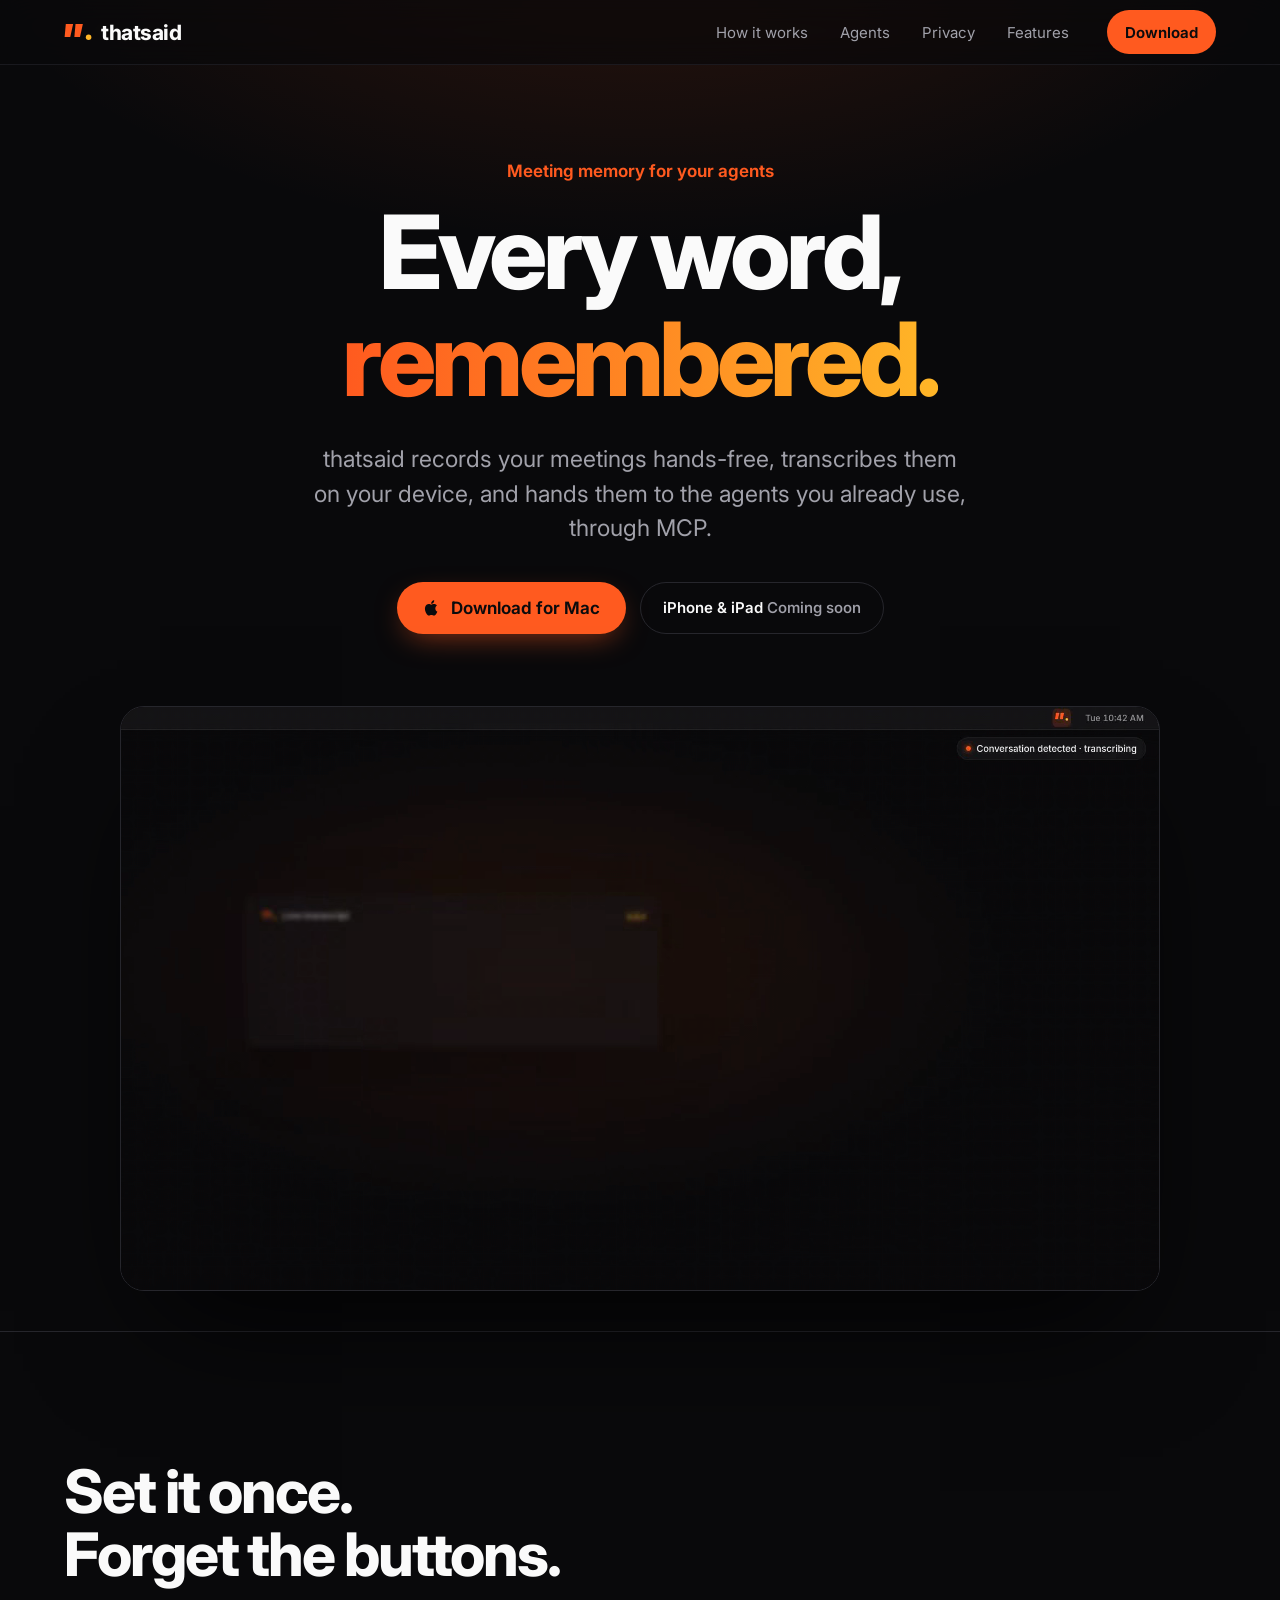
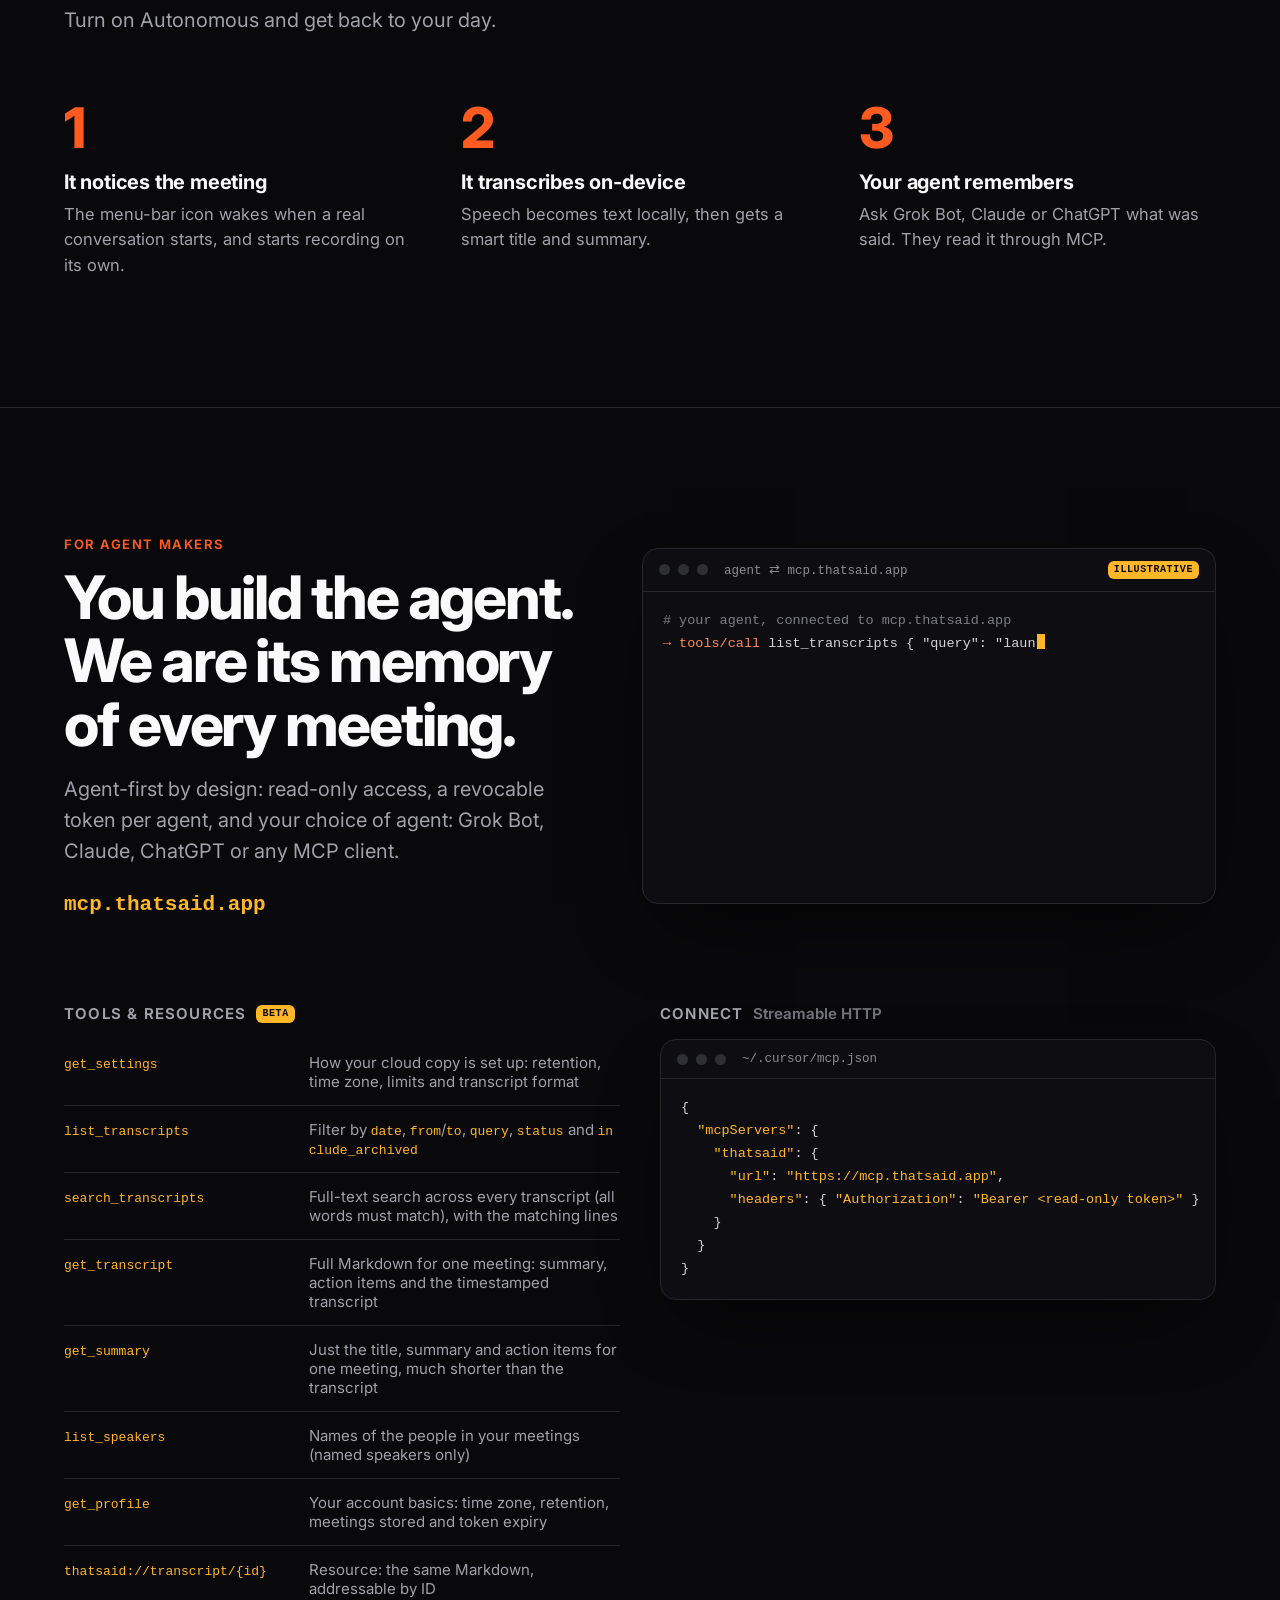
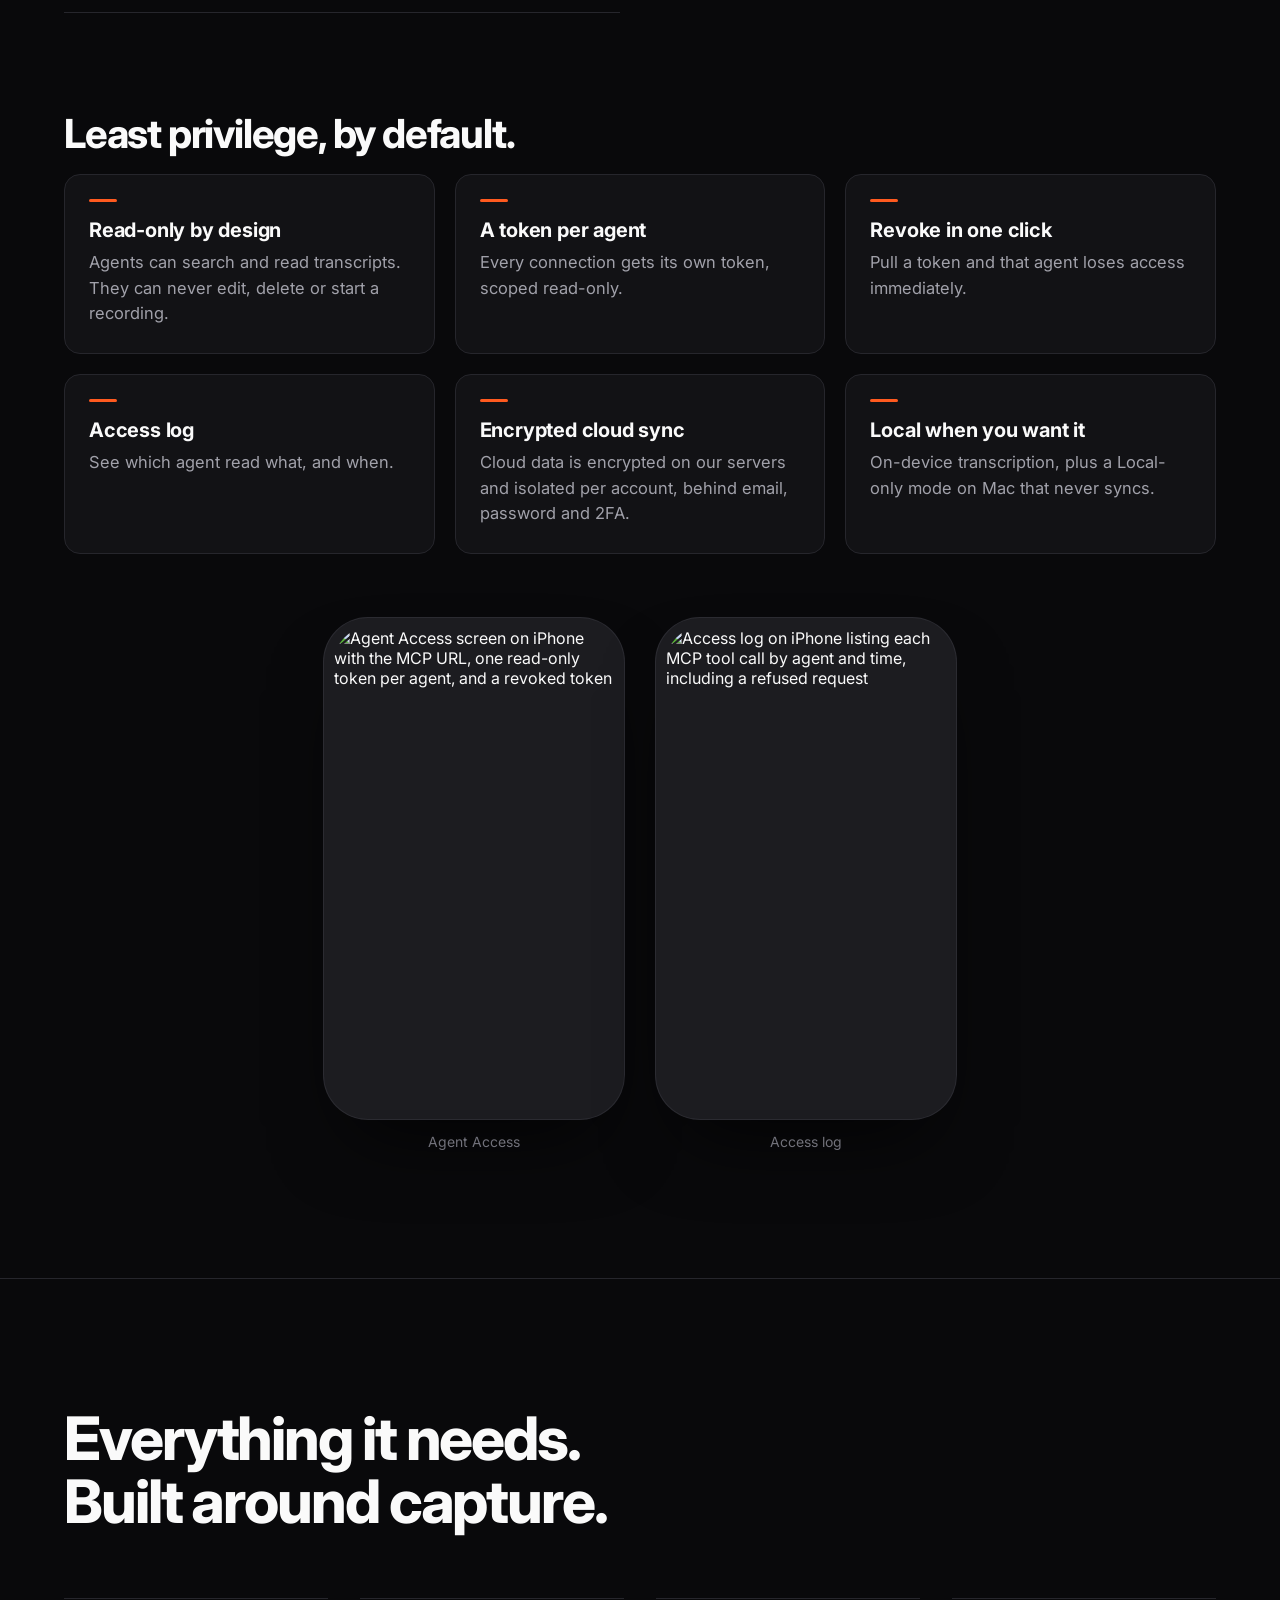
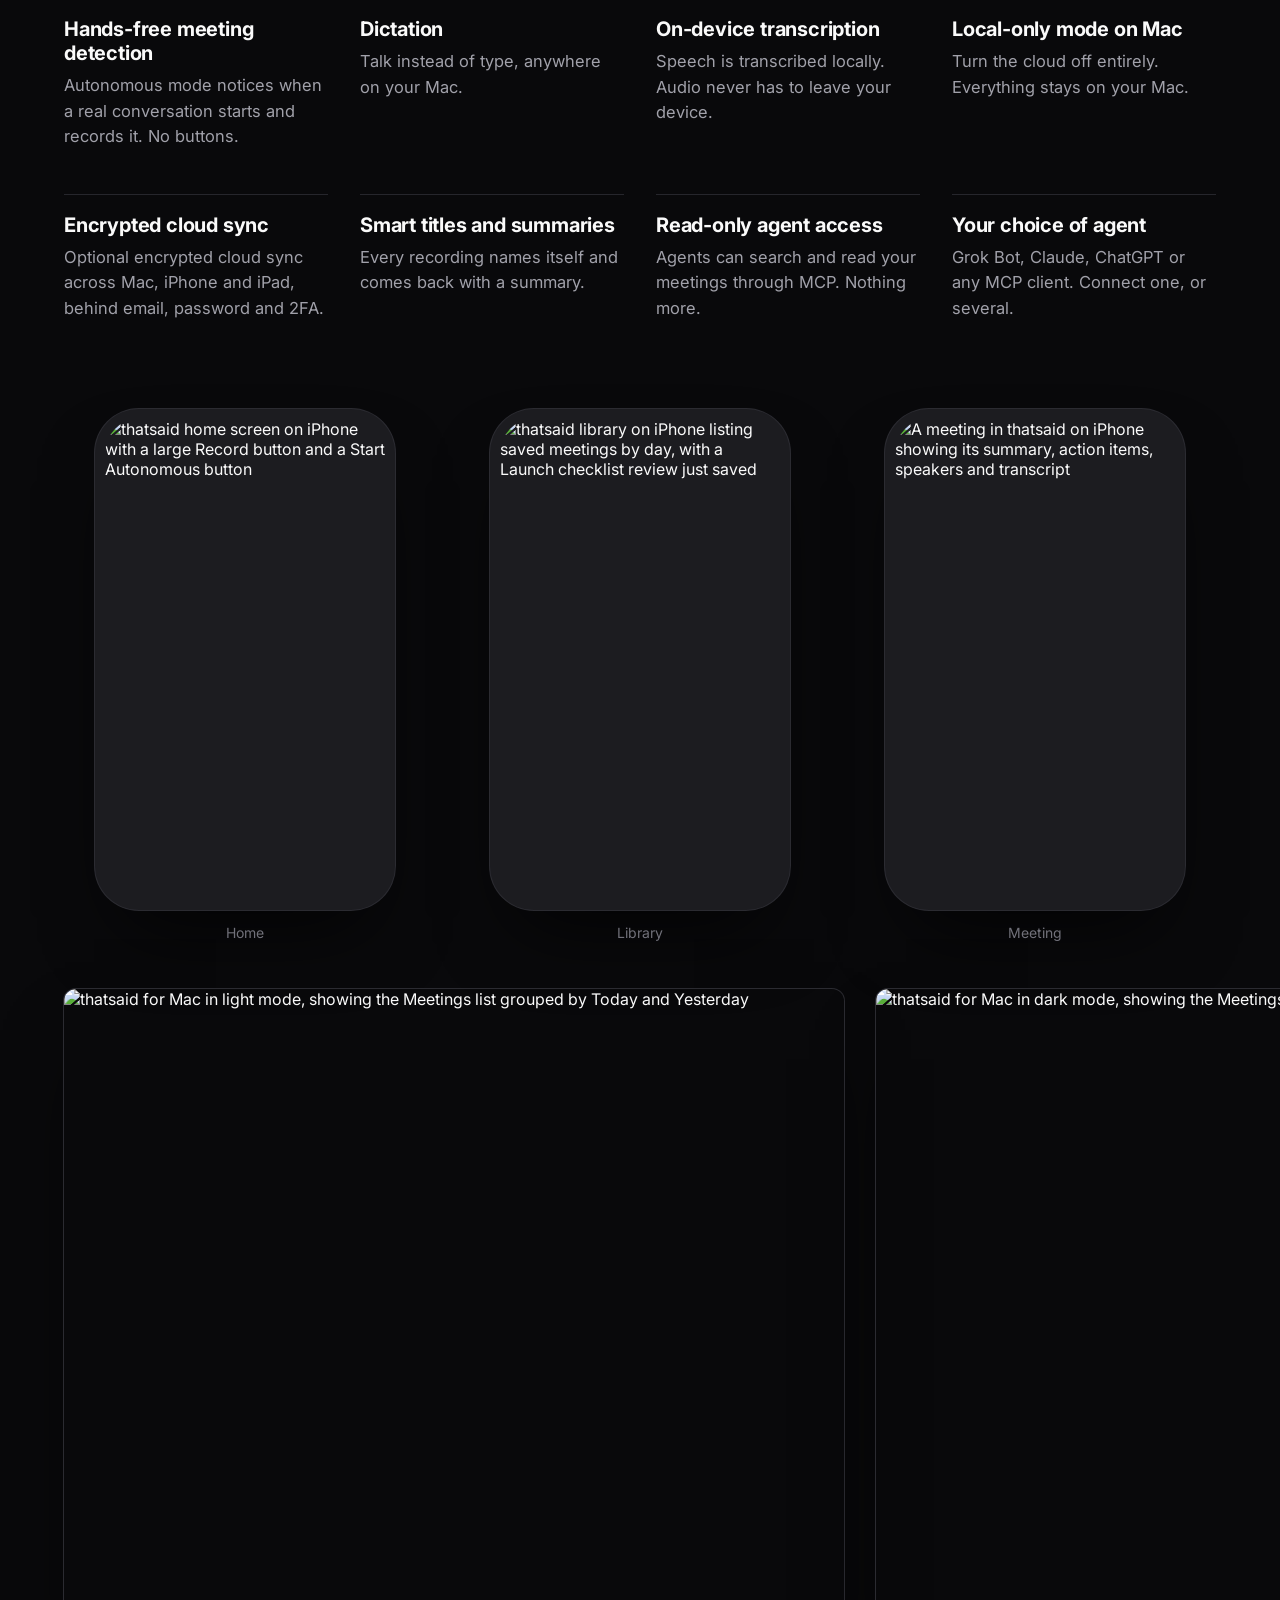
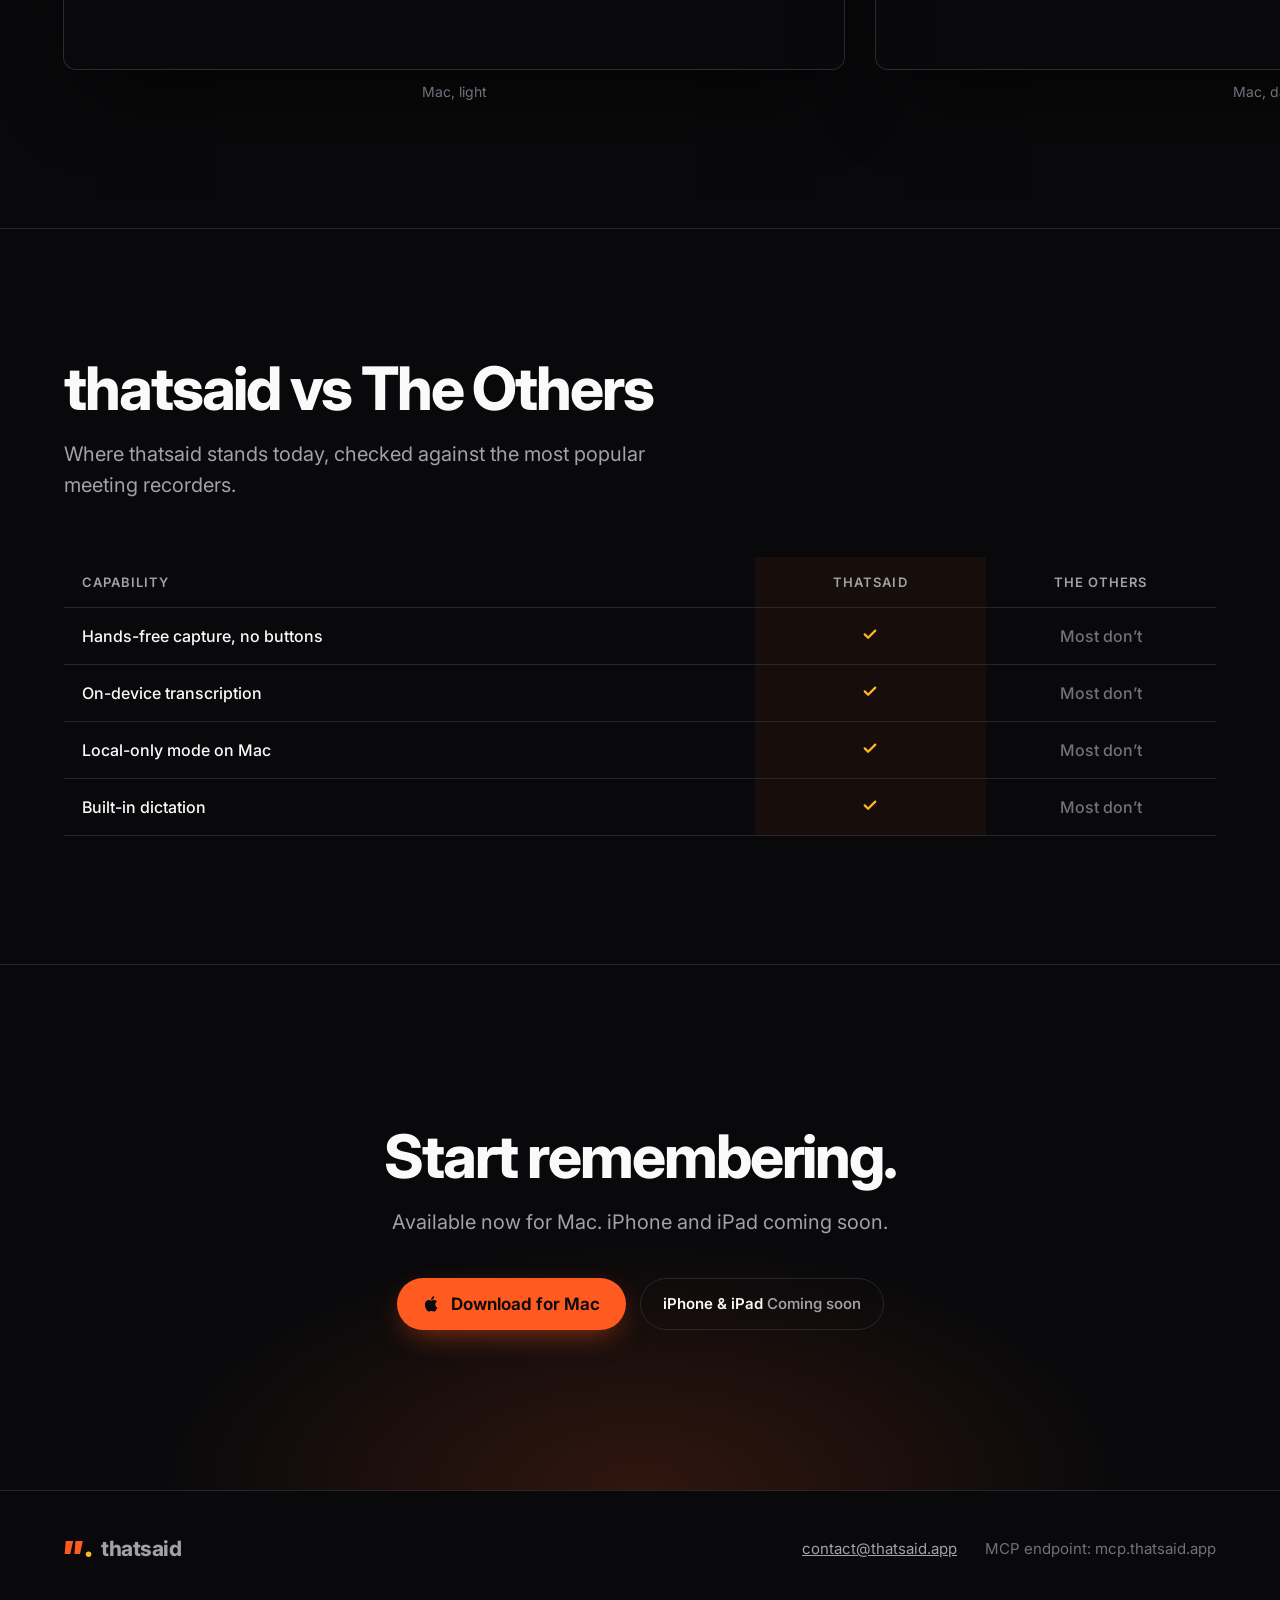
==== commit 0a110112: "Landing page: App Designer re-render; tool descriptions match tools.ts (settings, search, summary, s" ====
--- a/index.html
+++ b/index.html
@@ -6,7 +6,7 @@
 <meta name="twitter:card" content="summary_large_image"><meta name="twitter:title" content="thatsaid"><meta name="twitter:description" content="The meeting memory your agents plug into."><meta name="twitter:image" content="https://thatsaid.app/og.png">
 <link rel="icon" href="favicon.ico" sizes="48x48"><link rel="icon" href="favicon.svg" type="image/svg+xml"><link rel="apple-touch-icon" href="apple-touch-icon.png"><link rel="manifest" href="site.webmanifest"><meta name="theme-color" content="#09090B"><meta name="color-scheme" content="dark">
 <link rel="preload" href="assets/inter-latin.woff2" as="font" type="font/woff2" crossorigin>
-<style>@font-face{font-family:Inter;src:url(assets/inter-latin.woff2) format('woff2');font-weight:100 900;font-display:swap}:root{--bg:#09090B;--s1:#121215;--s2:#1A1A1F;--line:#26262C;--fg:#FAFAFA;--mut:#A1A1AA;--dim:#71717A;--or:#FF5A1F;--am:#FFB627;--mono:ui-monospace,SFMono-Regular,"SF Mono",Menlo,monospace;--ease:cubic-bezier(.2,.7,.2,1)}*{box-sizing:border-box;margin:0;padding:0}html{background:var(--bg);color:var(--fg);font-family:-apple-system,BlinkMacSystemFont,"SF Pro Text",Inter,"Segoe UI",sans-serif;-webkit-font-smoothing:antialiased;scroll-behavior:smooth;-webkit-text-size-adjust:100%}body{overflow-x:hidden;background:radial-gradient(1000px 520px at 50% -120px,rgba(255,90,31,.16),transparent 70%)}a{color:inherit}img{max-width:100%;display:block;height:auto}ul,ol{list-style:none}code,pre{font-family:var(--mono)}.wrap{max-width:1200px;margin:0 auto;padding:0 24px}.skip{position:absolute;left:-999px;top:8px;background:var(--fg);color:var(--bg);padding:12px 16px;border-radius:8px;z-index:9}.skip:focus{left:8px}.sr{position:absolute;width:1px;height:1px;overflow:hidden;clip:rect(0 0 0 0);white-space:nowrap}:focus-visible{outline:3px solid var(--am);outline-offset:3px;border-radius:6px}.nav{position:sticky;top:0;z-index:5;background:rgba(9,9,11,.72);backdrop-filter:saturate(1.4) blur(14px);-webkit-backdrop-filter:saturate(1.4) blur(14px);border-bottom:1px solid rgba(38,38,44,.6)}.navrow{display:flex;align-items:center;gap:24px;height:64px}.logo{display:flex;align-items:center;gap:9px;text-decoration:none;font-weight:750;font-size:21px;letter-spacing:-.02em;min-height:44px}.logo svg{width:28px;height:28px}.nav nav{margin-left:auto}.nav ul{display:flex;gap:4px}.nav ul a{display:flex;align-items:center;min-height:44px;padding:0 14px;color:var(--mut);text-decoration:none;font-size:15px;border-radius:999px}.nav ul a:hover{color:var(--fg)}.btn{display:inline-flex;align-items:center;justify-content:center;gap:10px;min-height:52px;padding:0 26px;border-radius:999px;background:var(--or);color:#0B0B0D;font-weight:650;font-size:17px;text-decoration:none;transition:transform .2s var(--ease),box-shadow .2s;box-shadow:0 10px 30px -10px rgba(255,90,31,.6)}.btn:hover{transform:translateY(-1px);box-shadow:0 14px 36px -10px rgba(255,90,31,.75)}.btn.sm{min-height:44px;padding:0 18px;font-size:15px;box-shadow:none}.badge{display:inline-flex;align-items:center;min-height:52px;padding:0 22px;border-radius:999px;border:1px solid var(--line);color:var(--mut);font-size:15px;font-weight:550}.badge b{color:var(--fg);font-weight:600}.ctas{display:flex;gap:14px;justify-content:center;flex-wrap:wrap}.ph{display:inline-block;font:600 11px/1 var(--mono);letter-spacing:.06em;text-transform:uppercase;color:#0B0B0D;background:var(--am);border-radius:6px;padding:5px 7px;vertical-align:middle}.ph.sm{font-size:10px;padding:4px 6px}.hero{text-align:center;padding:96px 0 40px}.eyebrow{color:var(--or);font-weight:650;font-size:17px;margin-bottom:18px}h1{font-size:clamp(46px,8vw,108px);line-height:1.04;letter-spacing:-.045em;font-weight:780;padding-bottom:.06em}h1 span{background:linear-gradient(90deg,var(--or),var(--am));-webkit-background-clip:text;background-clip:text;color:transparent}.lead{font-size:clamp(18px,2vw,23px);color:var(--mut);max-width:660px;margin:24px auto 36px;line-height:1.5}.stage{position:relative;max-width:1040px;aspect-ratio:1040/600;margin:72px auto 0;border-radius:24px;overflow:hidden;background:radial-gradient(700px 400px at 30% 0%,rgba(255,90,31,.10),transparent 70%),#0C0C0F;border:1px solid var(--line);box-shadow:0 60px 120px -40px rgba(0,0,0,.9),0 0 0 1px rgba(255,255,255,.02) inset;text-align:left}.live{position:absolute;inset:0;font-size:15px}.mbar{position:absolute;left:0;right:0;top:0;height:34px;display:flex;align-items:center;gap:16px;padding:0 16px;background:rgba(255,255,255,.05);border-bottom:1px solid rgba(255,255,255,.06);font-size:13px;color:#D4D4D8}.mbar .apple{width:12px;height:14px;border-radius:3px;background:#D4D4D8;opacity:.7}.mmenu{opacity:.75}.mright{margin-left:auto;display:flex;align-items:center;gap:16px}.mic{position:relative;display:flex;align-items:center;color:#fff;opacity:1}.mbi{width:18px;height:18px}.mic .dot{position:absolute;right:-3px;top:-1px;width:7px;height:7px;border-radius:50%;background:var(--am);box-shadow:0 0 0 0 rgba(255,182,39,.6);animation:pulse 1.6s infinite}@keyframes pulse{70%{box-shadow:0 0 0 8px rgba(255,182,39,0)}100%{box-shadow:0 0 0 0 rgba(255,182,39,0)}}.pop{position:absolute;right:62px;top:44px;display:flex;gap:12px;align-items:center;background:rgba(28,28,33,.92);border:1px solid #33333B;border-radius:14px;padding:12px 16px;box-shadow:0 20px 40px -12px rgba(0,0,0,.7);z-index:2}.pop b{display:block;font-size:14px}.pop span{font-size:12.5px;color:var(--mut)}.rec{width:10px;height:10px;border-radius:50%;background:var(--or);animation:blink 1.4s infinite}@keyframes blink{50%{opacity:.3}}.win{position:absolute;top:70px;bottom:28px;background:var(--s1);border:1px solid var(--line);border-radius:16px;overflow:hidden}.win.tx{left:28px;width:57%}.win.ag{right:28px;width:calc(43% - 84px)}.wbar{display:flex;align-items:center;gap:7px;height:40px;padding:0 14px;border-bottom:1px solid var(--line);font-size:12.5px;color:var(--mut)}.wbar i{width:10px;height:10px;border-radius:50%;background:#2E2E35}.wt{margin-left:8px}.pill{margin-left:auto;font:700 11px var(--mono);color:var(--or);border:1px solid rgba(255,90,31,.4);border-radius:999px;padding:3px 8px}.title{margin:16px 18px 4px;padding:14px 16px;border-radius:12px;background:linear-gradient(135deg,rgba(255,90,31,.14),rgba(255,182,39,.06));border:1px solid rgba(255,90,31,.28)}.title small{font-size:11px;letter-spacing:.1em;text-transform:uppercase;color:var(--am);font-weight:650}.title b{display:block;font-size:19px;margin:4px 0 4px;letter-spacing:-.01em}.title p{font-size:13.5px;color:#C4C4CC;line-height:1.45}.tx ol{padding:4px 18px}.tx li{display:grid;grid-template-columns:86px 1fr;gap:10px;padding:9px 0;border-top:1px solid #1f1f24;line-height:1.45}.tx li b{color:var(--am);font-weight:600;font-size:13px;padding-top:1px}.msgs{padding:16px;display:flex;flex-direction:column;gap:12px}.msgs .q{align-self:flex-end;background:var(--s2);border:1px solid #2c2c33;border-radius:14px 14px 4px 14px;padding:10px 13px;max-width:92%;line-height:1.4}.msgs .call{font:12px/1.5 var(--mono);color:var(--dim)}.msgs .call code{color:var(--am)}.msgs .a{border-left:2px solid var(--or);padding:2px 0 2px 12px;line-height:1.5}.msgs .a em{display:block;font-style:normal;color:var(--mut);font-size:13px;margin-top:6px}.illus{position:absolute;right:16px;bottom:7px;font-size:11px;color:var(--dim);letter-spacing:.04em}.poster,.vloop{display:none;position:absolute;inset:0;width:100%;height:100%}.poster img{width:100%;height:100%;object-fit:cover}.vloop{object-fit:cover;background:#0C0C0F}.stage.vid .vloop{display:block}.stage.vid .live{visibility:hidden}.js .stage.anim [data-at]{opacity:0;transform:translateY(8px);transition:opacity .45s var(--ease),transform .45s var(--ease)}.js .stage.anim .win{opacity:.4;transition:opacity .5s}.js .stage.anim [data-at].in{opacity:1;transform:none}.js .stage.anim.s1 .tx,.js .stage.anim.s7 .ag{opacity:1}.js .stage.anim .pop.out{opacity:0;transform:translateY(-6px)}.js .stage.anim.reset *{transition-duration:.5s!important}section{padding:128px 0}section+section{border-top:1px solid var(--line)}h2{font-size:clamp(34px,5vw,60px);letter-spacing:-.035em;line-height:1.06;font-weight:760;max-width:860px}.sub{font-size:20px;color:var(--mut);max-width:620px;margin-top:18px;line-height:1.55}.lbl{font-size:13px;letter-spacing:.12em;text-transform:uppercase;color:var(--or);font-weight:650;margin-bottom:14px}.steps{display:grid;grid-template-columns:repeat(3,1fr);gap:40px;margin-top:64px;counter-reset:s}.steps b{display:block;font-size:56px;color:var(--or);font-weight:780;letter-spacing:-.04em;line-height:1}h3{font-size:20px;letter-spacing:-.01em;margin:14px 0 8px}.steps p,.f p,.pv p{color:var(--mut);line-height:1.55;font-size:16.5px}.agrid{display:grid;grid-template-columns:1fr 1.1fr;gap:56px;align-items:center}.url{margin-top:26px}.url code{font-size:21px;font-weight:600;color:var(--am)}.term{background:#0E0E12;border:1px solid var(--line);border-radius:16px;overflow:hidden;box-shadow:0 30px 80px -30px rgba(0,0,0,.9);font-size:13.5px;line-height:1.7;min-width:0}.tbar{display:flex;gap:8px;align-items:center;padding:12px 16px;border-bottom:1px solid var(--line);color:#8B8B94;font:12.5px var(--mono)}.tbar i{width:11px;height:11px;border-radius:50%;background:#2E2E35}.tbar span:first-of-type{margin-left:8px}.tbar .ph{margin-left:auto}.term pre{padding:18px 20px;overflow-x:auto;white-space:pre;color:#D4D4D8;-webkit-overflow-scrolling:touch}.k{color:#FF8A5C}.s{color:var(--am)}.c{color:#7C7C86}.g{color:#7EE2A8}.caret{display:none}.js .term.typing .caret{display:inline-block;width:8px;height:1.1em;background:var(--am);vertical-align:-2px;margin-left:1px;animation:blink 1s steps(1) infinite}.js .term.pending .res,.js .term.typing .res{opacity:0}.res{transition:opacity .5s}.tools{display:grid;grid-template-columns:1fr 1fr;gap:40px;margin-top:88px;align-items:start}.mini{font-size:15px;letter-spacing:.08em;text-transform:uppercase;color:var(--mut);font-weight:650;margin:0 0 16px;display:flex;gap:10px;align-items:center;flex-wrap:wrap}.tt{width:100%;border-collapse:collapse;font-size:15px}.tt td{padding:14px 0;border-bottom:1px solid var(--line);vertical-align:top}.tt td:first-child{width:44%}.tt code{color:var(--am);font-size:14px}.tt td:last-child{color:var(--mut)}.priv-h{margin-top:96px;font-size:clamp(28px,3.4vw,40px);text-transform:none;letter-spacing:-.03em;color:var(--fg);font-weight:740}.pvgrid{display:grid;grid-template-columns:repeat(3,1fr);gap:20px;margin-top:8px}.pv{background:var(--s1);border:1px solid var(--line);border-radius:16px;padding:24px 24px 26px;position:relative}.pv::before{content:"";display:block;width:28px;height:3px;border-radius:3px;background:var(--or)}.pv h3{margin-top:16px}.fgrid{display:grid;grid-template-columns:repeat(4,1fr);gap:44px 32px;margin-top:64px}.f{border-top:1px solid var(--line);padding-top:18px}.f h3{margin-top:0}.shots{display:grid;grid-template-columns:repeat(3,1fr);gap:32px;margin-top:88px;align-items:end}figure{margin:0}figcaption{text-align:center;color:var(--dim);font-size:14px;margin-top:14px}.phone{border-radius:44px;padding:10px;background:#1c1c20;box-shadow:0 0 0 1px #2b2b31,0 40px 80px -30px rgba(0,0,0,.8);max-width:300px;margin:0 auto}.phone img{border-radius:34px}.ph-box{aspect-ratio:473/1024;max-width:300px;margin:0 auto;border-radius:24px;border:1.5px dashed #4a4a52;display:grid;place-items:center;text-align:center;color:#A1A1AA;font:600 13px/1.5 var(--mono);background:repeating-linear-gradient(135deg,#111114 0 12px,#0d0d10 12px 24px);padding:20px}.ph-box small{color:var(--dim);font-weight:500}.note{margin-top:28px;color:var(--dim);font-size:14px;display:flex;gap:10px;align-items:center;flex-wrap:wrap}.tablewrap{margin-top:56px;overflow-x:auto}.cmp{width:100%;border-collapse:collapse;font-size:16px}.cmp th,.cmp td{padding:17px 18px;border-bottom:1px solid var(--line);text-align:left;font-weight:500}.cmp thead th{font-size:13px;letter-spacing:.08em;text-transform:uppercase;color:var(--mut);font-weight:600}.cmp td,.cmp thead th:nth-child(n+2){text-align:center;width:20%}.cmp td.y{color:var(--am);font-weight:650}.cmp td.y span{font-size:9px;vertical-align:2px}.cmp td.n{color:var(--dim)}.cmp thead th:nth-child(2),.cmp td.y{background:rgba(255,90,31,.06)}.dl{text-align:center;padding:160px 0;background:radial-gradient(700px 360px at 50% 100%,rgba(255,90,31,.16),transparent 70%)}.dl h2,.dl .sub{margin-left:auto;margin-right:auto}.dl .ctas{margin-top:40px}footer{border-top:1px solid var(--line);padding:36px 0 48px;color:var(--mut);font-size:15px}.frow{display:flex;align-items:center;gap:28px;flex-wrap:wrap}.frow a[href^=mailto]{display:inline-flex;align-items:center;min-height:44px;margin-left:auto}.mut{color:var(--dim)}.js.rvon .rv{opacity:0;transform:translateY(18px);transition:opacity .7s var(--ease),transform .7s var(--ease)}.js.rvon .rv.seen{opacity:1;transform:none}@media (max-width:1000px){.nav ul{display:none}.nav .btn.sm{margin-left:auto}.agrid,.tools{grid-template-columns:1fr;gap:40px}.pvgrid{grid-template-columns:1fr 1fr}.fgrid{grid-template-columns:1fr 1fr}.steps{grid-template-columns:1fr;gap:36px}section{padding:96px 0}.hero{padding-top:72px}.stage{aspect-ratio:auto;height:560px}.win.tx{width:calc(60% - 20px)}.win.ag{width:calc(40% - 36px)}.live{font-size:14px}.mmenu{display:none}}@media (max-width:600px){.wrap{padding:0 20px}.hero{padding:56px 0 24px}.lead{margin:20px auto 28px}.ctas .btn,.ctas .badge{width:100%}.stage{height:auto;aspect-ratio:1080/1350;margin-top:48px;border-radius:20px}.stage .live{display:none}.stage .poster{display:block}section{padding:80px 0}.sub{font-size:18px}.pvgrid,.fgrid{grid-template-columns:1fr}.fgrid{gap:28px}.shots{grid-template-columns:1fr 1fr;gap:16px}.shots figure:last-child{grid-column:1/-1}.shots figure:last-child .ph-box{aspect-ratio:16/10;max-width:none}.phone{border-radius:30px;padding:6px}.phone img{border-radius:24px}.term{font-size:11.5px}.term pre{padding:14px}.tt td:first-child{width:auto;padding-right:12px}.cmp{font-size:14px}.cmp th,.cmp td{padding:13px 8px}.cmp thead th{font-size:11px;letter-spacing:.04em}.frow{flex-direction:column;align-items:flex-start;gap:8px}.frow a[href^=mailto]{margin-left:0}.dl{padding:112px 0}}.lowpower .stage .live{display:none}.lowpower .stage .poster{display:block}@media (prefers-reduced-motion:reduce){*,*::before,*::after{animation:none!important;transition:none!important;scroll-behavior:auto!important}}.stage.stack{aspect-ratio:1080/1350;height:auto;max-width:540px}.stage.stack .live{display:block;font-size:14px}.stage.stack .poster{display:none}.stage.stack .mmenu{display:none}.stage.stack .win{position:absolute;left:18px;right:18px;width:auto}.stage.stack .win.tx{top:62px;bottom:auto;height:385px}.stage.stack .win.ag{top:463px;bottom:26px}.stage.stack .pop{right:18px;top:40px}.stage.stack .tx li{grid-template-columns:76px 1fr;padding:7px 0}.stage.stack .title{margin:12px 14px 2px;padding:11px 13px}.stage.stack .title b{font-size:17px}.stage.stack .tx ol{padding:2px 14px}.stage:not(.anim) .pop{display:none}.stage{aspect-ratio:1040/540}.stage.stack{aspect-ratio:1080/1350}.stage.stack .win.tx{height:350px}.stage.stack .win.ag{top:426px}@media (max-width:600px){.stage{aspect-ratio:1080/1350}}@media (min-width:601px) and (max-width:1000px){.stage{aspect-ratio:auto;height:500px}}.stage.vid{aspect-ratio:16/9;height:auto}@media (max-width:600px){.stage.vid{aspect-ratio:1080/1350}}.tt code{word-break:break-all}.tt td code{font-size:13px}.tools>div{min-width:0}.tt{table-layout:fixed}.tt td{overflow-wrap:anywhere}@media (max-width:600px){.tt td:first-child{width:42%}}</style><script>document.documentElement.classList.add('js')</script></head>
+<style>@font-face{font-family:Inter;src:url(assets/inter-latin.woff2) format('woff2');font-weight:100 900;font-display:swap}:root{--bg:#09090B;--s1:#121215;--s2:#1A1A1F;--line:#26262C;--fg:#FAFAFA;--mut:#A1A1AA;--dim:#71717A;--or:#FF5A1F;--am:#FFB627;--mono:ui-monospace,SFMono-Regular,"SF Mono",Menlo,monospace;--ease:cubic-bezier(.2,.7,.2,1)}*{box-sizing:border-box;margin:0;padding:0}html{background:var(--bg);color:var(--fg);font-family:-apple-system,BlinkMacSystemFont,"SF Pro Text",Inter,"Segoe UI",sans-serif;-webkit-font-smoothing:antialiased;scroll-behavior:smooth;-webkit-text-size-adjust:100%}body{overflow-x:hidden;background:radial-gradient(1000px 520px at 50% -120px,rgba(255,90,31,.16),transparent 70%)}a{color:inherit}img{max-width:100%;display:block;height:auto}ul,ol{list-style:none}code,pre{font-family:var(--mono)}.wrap{max-width:1200px;margin:0 auto;padding:0 24px}.skip{position:absolute;left:-999px;top:8px;background:var(--fg);color:var(--bg);padding:12px 16px;border-radius:8px;z-index:9}.skip:focus{left:8px}.sr{position:absolute;width:1px;height:1px;overflow:hidden;clip:rect(0 0 0 0);white-space:nowrap}:focus-visible{outline:3px solid var(--am);outline-offset:3px;border-radius:6px}.nav{position:sticky;top:0;z-index:5;background:rgba(9,9,11,.72);backdrop-filter:saturate(1.4) blur(14px);-webkit-backdrop-filter:saturate(1.4) blur(14px);border-bottom:1px solid rgba(38,38,44,.6)}.navrow{display:flex;align-items:center;gap:24px;height:64px}.logo{display:flex;align-items:center;gap:9px;text-decoration:none;font-weight:750;font-size:21px;letter-spacing:-.02em;min-height:44px}.logo svg{width:28px;height:28px}.nav nav{margin-left:auto}.nav ul{display:flex;gap:4px}.nav ul a{display:flex;align-items:center;min-height:44px;padding:0 14px;color:var(--mut);text-decoration:none;font-size:15px;border-radius:999px}.nav ul a:hover{color:var(--fg)}.btn{display:inline-flex;align-items:center;justify-content:center;gap:10px;min-height:52px;padding:0 26px;border-radius:999px;background:var(--or);color:#0B0B0D;font-weight:650;font-size:17px;text-decoration:none;transition:transform .2s var(--ease),box-shadow .2s;box-shadow:0 10px 30px -10px rgba(255,90,31,.6)}.btn:hover{transform:translateY(-1px);box-shadow:0 14px 36px -10px rgba(255,90,31,.75)}.btn.sm{min-height:44px;padding:0 18px;font-size:15px;box-shadow:none}.badge{display:inline-flex;align-items:center;min-height:52px;padding:0 22px;border-radius:999px;border:1px solid var(--line);color:var(--mut);font-size:15px;font-weight:550}.badge b{color:var(--fg);font-weight:600}.ctas{display:flex;gap:14px;justify-content:center;flex-wrap:wrap}.ph{display:inline-block;font:600 11px/1 var(--mono);letter-spacing:.06em;text-transform:uppercase;color:#0B0B0D;background:var(--am);border-radius:6px;padding:5px 7px;vertical-align:middle}.ph.sm{font-size:10px;padding:4px 6px}.hero{text-align:center;padding:96px 0 40px}.eyebrow{color:var(--or);font-weight:650;font-size:17px;margin-bottom:18px}h1{font-size:clamp(46px,8vw,108px);line-height:1.04;letter-spacing:-.045em;font-weight:780;padding-bottom:.06em}h1 span{background:linear-gradient(90deg,var(--or),var(--am));-webkit-background-clip:text;background-clip:text;color:transparent}.lead{font-size:clamp(18px,2vw,23px);color:var(--mut);max-width:660px;margin:24px auto 36px;line-height:1.5}.stage{position:relative;max-width:1040px;aspect-ratio:1040/600;margin:72px auto 0;border-radius:24px;overflow:hidden;background:radial-gradient(700px 400px at 30% 0%,rgba(255,90,31,.10),transparent 70%),#0C0C0F;border:1px solid var(--line);box-shadow:0 60px 120px -40px rgba(0,0,0,.9),0 0 0 1px rgba(255,255,255,.02) inset;text-align:left}.live{position:absolute;inset:0;font-size:15px}.mbar{position:absolute;left:0;right:0;top:0;height:34px;display:flex;align-items:center;gap:16px;padding:0 16px;background:rgba(255,255,255,.05);border-bottom:1px solid rgba(255,255,255,.06);font-size:13px;color:#D4D4D8}.mbar .apple{width:12px;height:14px;border-radius:3px;background:#D4D4D8;opacity:.7}.mmenu{opacity:.75}.mright{margin-left:auto;display:flex;align-items:center;gap:16px}.mic{position:relative;display:flex;align-items:center;color:#fff;opacity:1}.mbi{width:18px;height:18px}.mic .dot{position:absolute;right:-3px;top:-1px;width:7px;height:7px;border-radius:50%;background:var(--am);box-shadow:0 0 0 0 rgba(255,182,39,.6);animation:pulse 1.6s infinite}@keyframes pulse{70%{box-shadow:0 0 0 8px rgba(255,182,39,0)}100%{box-shadow:0 0 0 0 rgba(255,182,39,0)}}.pop{position:absolute;right:62px;top:44px;display:flex;gap:12px;align-items:center;background:rgba(28,28,33,.92);border:1px solid #33333B;border-radius:14px;padding:12px 16px;box-shadow:0 20px 40px -12px rgba(0,0,0,.7);z-index:2}.pop b{display:block;font-size:14px}.pop span{font-size:12.5px;color:var(--mut)}.rec{width:10px;height:10px;border-radius:50%;background:var(--or);animation:blink 1.4s infinite}@keyframes blink{50%{opacity:.3}}.win{position:absolute;top:70px;bottom:28px;background:var(--s1);border:1px solid var(--line);border-radius:16px;overflow:hidden}.win.tx{left:28px;width:57%}.win.ag{right:28px;width:calc(43% - 84px)}.wbar{display:flex;align-items:center;gap:7px;height:40px;padding:0 14px;border-bottom:1px solid var(--line);font-size:12.5px;color:var(--mut)}.wbar i{width:10px;height:10px;border-radius:50%;background:#2E2E35}.wt{margin-left:8px}.pill{margin-left:auto;font:700 11px var(--mono);color:var(--or);border:1px solid rgba(255,90,31,.4);border-radius:999px;padding:3px 8px}.title{margin:16px 18px 4px;padding:14px 16px;border-radius:12px;background:linear-gradient(135deg,rgba(255,90,31,.14),rgba(255,182,39,.06));border:1px solid rgba(255,90,31,.28)}.title small{font-size:11px;letter-spacing:.1em;text-transform:uppercase;color:var(--am);font-weight:650}.title b{display:block;font-size:19px;margin:4px 0 4px;letter-spacing:-.01em}.title p{font-size:13.5px;color:#C4C4CC;line-height:1.45}.tx ol{padding:4px 18px}.tx li{display:grid;grid-template-columns:86px 1fr;gap:10px;padding:9px 0;border-top:1px solid #1f1f24;line-height:1.45}.tx li b{color:var(--am);font-weight:600;font-size:13px;padding-top:1px}.msgs{padding:16px;display:flex;flex-direction:column;gap:12px}.msgs .q{align-self:flex-end;background:var(--s2);border:1px solid #2c2c33;border-radius:14px 14px 4px 14px;padding:10px 13px;max-width:92%;line-height:1.4}.msgs .call{font:12px/1.5 var(--mono);color:var(--dim)}.msgs .call code{color:var(--am)}.msgs .a{border-left:2px solid var(--or);padding:2px 0 2px 12px;line-height:1.5}.msgs .a em{display:block;font-style:normal;color:var(--mut);font-size:13px;margin-top:6px}.illus{position:absolute;right:16px;bottom:7px;font-size:11px;color:var(--dim);letter-spacing:.04em}.poster,.vloop{display:none;position:absolute;inset:0;width:100%;height:100%}.poster img{width:100%;height:100%;object-fit:cover}.vloop{object-fit:cover;background:#0C0C0F}.stage.vid .vloop{display:block}.stage.vid .live{visibility:hidden}.js .stage.anim [data-at]{opacity:0;transform:translateY(8px);transition:opacity .45s var(--ease),transform .45s var(--ease)}.js .stage.anim .win{opacity:.4;transition:opacity .5s}.js .stage.anim [data-at].in{opacity:1;transform:none}.js .stage.anim.s1 .tx,.js .stage.anim.s7 .ag{opacity:1}.js .stage.anim .pop.out{opacity:0;transform:translateY(-6px)}.js .stage.anim.reset *{transition-duration:.5s!important}section{padding:128px 0}section+section{border-top:1px solid var(--line)}h2{font-size:clamp(34px,5vw,60px);letter-spacing:-.035em;line-height:1.06;font-weight:760;max-width:860px}.sub{font-size:20px;color:var(--mut);max-width:620px;margin-top:18px;line-height:1.55}.lbl{font-size:13px;letter-spacing:.12em;text-transform:uppercase;color:var(--or);font-weight:650;margin-bottom:14px}.steps{display:grid;grid-template-columns:repeat(3,1fr);gap:40px;margin-top:64px;counter-reset:s}.steps b{display:block;font-size:56px;color:var(--or);font-weight:780;letter-spacing:-.04em;line-height:1}h3{font-size:20px;letter-spacing:-.01em;margin:14px 0 8px}.steps p,.f p,.pv p{color:var(--mut);line-height:1.55;font-size:16.5px}.agrid{display:grid;grid-template-columns:1fr 1.1fr;gap:56px;align-items:center}.url{margin-top:26px}.url code{font-size:21px;font-weight:600;color:var(--am)}.term{background:#0E0E12;border:1px solid var(--line);border-radius:16px;overflow:hidden;box-shadow:0 30px 80px -30px rgba(0,0,0,.9);font-size:13.5px;line-height:1.7;min-width:0}.tbar{display:flex;gap:8px;align-items:center;padding:12px 16px;border-bottom:1px solid var(--line);color:#8B8B94;font:12.5px var(--mono)}.tbar i{width:11px;height:11px;border-radius:50%;background:#2E2E35}.tbar span:first-of-type{margin-left:8px}.tbar .ph{margin-left:auto}.term pre{padding:18px 20px;overflow-x:auto;white-space:pre;color:#D4D4D8;-webkit-overflow-scrolling:touch}.k{color:#FF8A5C}.s{color:var(--am)}.c{color:#7C7C86}.g{color:#7EE2A8}.caret{display:none}.js .term.typing .caret{display:inline-block;width:8px;height:1.1em;background:var(--am);vertical-align:-2px;margin-left:1px;animation:blink 1s steps(1) infinite}.js .term.pending .res,.js .term.typing .res{opacity:0}.res{transition:opacity .5s}.tools{display:grid;grid-template-columns:1fr 1fr;gap:40px;margin-top:88px;align-items:start}.mini{font-size:15px;letter-spacing:.08em;text-transform:uppercase;color:var(--mut);font-weight:650;margin:0 0 16px;display:flex;gap:10px;align-items:center;flex-wrap:wrap}.tt{width:100%;border-collapse:collapse;font-size:15px}.tt td{padding:14px 0;border-bottom:1px solid var(--line);vertical-align:top}.tt td:first-child{width:44%}.tt code{color:var(--am);font-size:14px}.tt td:last-child{color:var(--mut)}.priv-h{margin-top:96px;font-size:clamp(28px,3.4vw,40px);text-transform:none;letter-spacing:-.03em;color:var(--fg);font-weight:740}.pvgrid{display:grid;grid-template-columns:repeat(3,1fr);gap:20px;margin-top:8px}.pv{background:var(--s1);border:1px solid var(--line);border-radius:16px;padding:24px 24px 26px;position:relative}.pv::before{content:"";display:block;width:28px;height:3px;border-radius:3px;background:var(--or)}.pv h3{margin-top:16px}.fgrid{display:grid;grid-template-columns:repeat(4,1fr);gap:44px 32px;margin-top:64px}.f{border-top:1px solid var(--line);padding-top:18px}.f h3{margin-top:0}.shots{display:grid;grid-template-columns:repeat(3,1fr);gap:32px;margin-top:88px;align-items:end}figure{margin:0}figcaption{text-align:center;color:var(--dim);font-size:14px;margin-top:14px}.phone{border-radius:44px;padding:10px;background:#1c1c20;box-shadow:0 0 0 1px #2b2b31,0 40px 80px -30px rgba(0,0,0,.8);max-width:300px;margin:0 auto}.phone img{border-radius:34px}.ph-box{aspect-ratio:473/1024;max-width:300px;margin:0 auto;border-radius:24px;border:1.5px dashed #4a4a52;display:grid;place-items:center;text-align:center;color:#A1A1AA;font:600 13px/1.5 var(--mono);background:repeating-linear-gradient(135deg,#111114 0 12px,#0d0d10 12px 24px);padding:20px}.ph-box small{color:var(--dim);font-weight:500}.note{margin-top:28px;color:var(--dim);font-size:14px;display:flex;gap:10px;align-items:center;flex-wrap:wrap}.tablewrap{margin-top:56px;overflow-x:auto}.cmp{width:100%;border-collapse:collapse;font-size:16px}.cmp th,.cmp td{padding:17px 18px;border-bottom:1px solid var(--line);text-align:left;font-weight:500}.cmp thead th{font-size:13px;letter-spacing:.08em;text-transform:uppercase;color:var(--mut);font-weight:600}.cmp td,.cmp thead th:nth-child(n+2){text-align:center;width:20%}.cmp td.y{color:var(--am);font-weight:650}.cmp td.y span{font-size:9px;vertical-align:2px}.cmp td.n{color:var(--dim)}.cmp thead th:nth-child(2),.cmp td.y{background:rgba(255,90,31,.06)}.dl{text-align:center;padding:160px 0;background:radial-gradient(700px 360px at 50% 100%,rgba(255,90,31,.16),transparent 70%)}.dl h2,.dl .sub{margin-left:auto;margin-right:auto}.dl .ctas{margin-top:40px}footer{border-top:1px solid var(--line);padding:36px 0 48px;color:var(--mut);font-size:15px}.frow{display:flex;align-items:center;gap:28px;flex-wrap:wrap}.frow a[href^=mailto]{display:inline-flex;align-items:center;min-height:44px;margin-left:auto}.mut{color:var(--dim)}.js.rvon .rv{opacity:0;transform:translateY(18px);transition:opacity .7s var(--ease),transform .7s var(--ease)}.js.rvon .rv.seen{opacity:1;transform:none}@media (max-width:1000px){.nav ul{display:none}.nav .btn.sm{margin-left:auto}.agrid,.tools{grid-template-columns:1fr;gap:40px}.pvgrid{grid-template-columns:1fr 1fr}.fgrid{grid-template-columns:1fr 1fr}.steps{grid-template-columns:1fr;gap:36px}section{padding:96px 0}.hero{padding-top:72px}.stage{aspect-ratio:auto;height:560px}.win.tx{width:calc(60% - 20px)}.win.ag{width:calc(40% - 36px)}.live{font-size:14px}.mmenu{display:none}}@media (max-width:600px){.wrap{padding:0 20px}.hero{padding:56px 0 24px}.lead{margin:20px auto 28px}.ctas .btn,.ctas .badge{width:100%}.stage{height:auto;aspect-ratio:1080/1350;margin-top:48px;border-radius:20px}.stage .live{display:none}.stage .poster{display:block}section{padding:80px 0}.sub{font-size:18px}.pvgrid,.fgrid{grid-template-columns:1fr}.fgrid{gap:28px}.shots{grid-template-columns:1fr 1fr;gap:16px}.shots figure:last-child{grid-column:1/-1}.shots figure:last-child .ph-box{aspect-ratio:16/10;max-width:none}.phone{border-radius:30px;padding:6px}.phone img{border-radius:24px}.term{font-size:11.5px}.term pre{padding:14px}.tt td:first-child{width:auto;padding-right:12px}.cmp{font-size:14px}.cmp th,.cmp td{padding:13px 8px}.cmp thead th{font-size:11px;letter-spacing:.04em}.frow{flex-direction:column;align-items:flex-start;gap:8px}.frow a[href^=mailto]{margin-left:0}.dl{padding:112px 0}}.lowpower .stage .live{display:none}.lowpower .stage .poster{display:block}@media (prefers-reduced-motion:reduce){*,*::before,*::after{animation:none!important;transition:none!important;scroll-behavior:auto!important}}.stage.stack{aspect-ratio:1080/1350;height:auto;max-width:540px}.stage.stack .live{display:block;font-size:14px}.stage.stack .poster{display:none}.stage.stack .mmenu{display:none}.stage.stack .win{position:absolute;left:18px;right:18px;width:auto}.stage.stack .win.tx{top:62px;bottom:auto;height:385px}.stage.stack .win.ag{top:463px;bottom:26px}.stage.stack .pop{right:18px;top:40px}.stage.stack .tx li{grid-template-columns:76px 1fr;padding:7px 0}.stage.stack .title{margin:12px 14px 2px;padding:11px 13px}.stage.stack .title b{font-size:17px}.stage.stack .tx ol{padding:2px 14px}.stage:not(.anim) .pop{display:none}.stage{aspect-ratio:1040/540}.stage.stack{aspect-ratio:1080/1350}.stage.stack .win.tx{height:350px}.stage.stack .win.ag{top:426px}@media (max-width:600px){.stage{aspect-ratio:1080/1350}}@media (min-width:601px) and (max-width:1000px){.stage{aspect-ratio:auto;height:500px}}.stage.vid{aspect-ratio:16/9;height:auto}@media (max-width:600px){.stage.vid{aspect-ratio:1080/1350}}.tt code{word-break:break-all}.tt td code{font-size:13px}.tools>div{min-width:0}.tt{table-layout:fixed}.tt td{overflow-wrap:anywhere}@media (max-width:600px){.tt td:first-child{width:42%}}.macwin{border-radius:12px;overflow:hidden;box-shadow:0 0 0 1px #2b2b31,0 40px 80px -30px rgba(0,0,0,.8)}.shots.mac2{grid-template-columns:1fr 1fr;margin-top:48px;align-items:start}.shots.pshots{grid-template-columns:repeat(2,minmax(0,300px));justify-content:center;margin-top:64px}@media (max-width:600px){.shots{grid-template-columns:1fr 1fr}.shots:not(.mac2):not(.pshots) figure:last-child{grid-column:auto}.shots.mac2{grid-template-columns:1fr}.shots.pshots{grid-template-columns:1fr 1fr}}</style><script>document.documentElement.classList.add('js')</script></head>
 <body id="top"><a class="skip" href="#main">Skip to content</a>
 <header class="nav"><div class="wrap navrow"><a class="logo" href="#top" aria-label="thatsaid, back to top"><svg aria-hidden="true" focusable="false" width="28" height="28" xmlns="http://www.w3.org/2000/svg" viewBox="100 24 880 880"><g fill="#FF5A1F"><polygon points="156,210 387,210 297,618 120,618"/><polygon points="462,210 693,210 603,618 426,618"/></g><circle cx="873" cy="630" r="87" fill="#FFB627"/></svg><span>thatsaid</span></a><nav aria-label="Primary"><ul><li><a href="#how">How it works</a></li><li><a href="#agents">Agents</a></li><li><a href="#privacy">Privacy</a></li><li><a href="#features">Features</a></li></ul></nav><a class="btn sm" href="#download">Download</a></div></header>
 <main id="main">
@@ -15,7 +15,7 @@
 <h1>Every word,<br><span>remembered.</span></h1>
 <p class="lead">thatsaid records your meetings hands-free, transcribes them on your device, and hands them to the agents you already use, through MCP.</p>
 <div class="ctas"><a class="btn" href="https://github.com/saxxonm/thatsaid-releases/releases/latest"><svg aria-hidden="true" width="18" height="18" viewBox="0 0 24 24" fill="currentColor"><path d="M16.4 12.6c0-2.6 2.1-3.8 2.2-3.9-1.2-1.8-3.1-2-3.7-2-1.6-.2-3.1.9-3.9.9-.8 0-2-.9-3.4-.9-1.7 0-3.3 1-4.2 2.6-1.8 3.1-.5 7.7 1.3 10.2.9 1.2 1.9 2.6 3.2 2.6 1.3-.1 1.8-.8 3.3-.8 1.6 0 2 .8 3.4.8 1.4 0 2.3-1.3 3.1-2.5 1-1.4 1.4-2.8 1.4-2.9-.1 0-2.7-1-2.7-4.1zM13.9 4.9c.7-.8 1.2-2 1-3.2-1 0-2.3.7-3 1.5-.7.8-1.2 2-1.1 3.1 1.2.1 2.4-.6 3.1-1.4z"/></svg>Download for Mac</a><span class="badge" role="img" aria-label="iPhone and iPad app: coming soon"><b>iPhone &amp; iPad</b>&nbsp;Coming soon</span></div>
-<div class="stage" id="stage" role="img" aria-label="Illustrative animation: the thatsaid menu-bar icon detects a conversation, transcript lines appear live, the meeting gets the smart title Launch timing sync, then an agent asks over MCP what was decided and gets the answer: Mac ships first, iPhone follows after sync review.">
+<div class="stage" id="stage" role="img" aria-label="Animation: the thatsaid menu-bar icon detects a conversation, transcript lines appear live, the meeting gets the smart title Launch timing sync, then an agent asks over MCP what was decided and gets the answer: Mac ships first, iPhone follows after sync review.">
  <div class="live" aria-hidden="true">
   <div class="mbar"><span class="apple"></span><span class="mmenu">Finder&nbsp;&nbsp;File&nbsp;&nbsp;Edit&nbsp;&nbsp;View</span><span class="mright"><span class="mic" data-at="1"><svg aria-hidden="true" class="mbi" xmlns="http://www.w3.org/2000/svg" width="18" height="18" viewBox="90 0 900 900"><g fill="currentColor"><polygon points="156,210 387,210 297,618 120,618"/><polygon points="462,210 693,210 603,618 426,618"/></g><circle cx="868" cy="625" r="100" fill="currentColor"/></svg><i class="dot"></i></span><span>Mon 9:30</span></span></div>
   <div class="pop" data-at="1"><i class="rec"></i><div><b>Conversation detected</b><span>Recording · on-device</span></div></div>
@@ -37,6 +37,7 @@
     <p class="a" data-at="9">Mac ships first; iPhone follows after sync review. <em>From “Launch timing sync”, today 9:30.</em></p>
    </div>
   </div>
+  
  </div>
  <picture class="poster"><source media="(max-width:600px)" srcset="assets/hero-poster-sm.webp"><img src="assets/hero-poster.webp" width="1040" height="540" alt="" decoding="async"></picture>
  <!-- VIDEO SLOT: spec in MOTION.md. Files are rendered into media/. main.js loads them lazily and shows the video only once it decodes;
@@ -56,7 +57,7 @@
 <section id="agents"><div class="wrap">
 <div class="agrid"><div><p class="lbl rv">For agent makers</p><h2 class="rv">You build the agent.<br>We are its memory of every meeting.</h2><p class="sub rv">Agent-first by design: read-only access, a revocable token per agent, and your choice of agent: Grok Bot, Claude, ChatGPT or any MCP client.</p><p class="url rv"><code>mcp.thatsaid.app</code></p></div><div class="term rv" id="term"><div class="tbar"><i></i><i></i><i></i><span>agent ⇄ mcp.thatsaid.app</span><span class="ph sm">illustrative</span></div>
 <pre><span class="c"># your agent, connected to mcp.thatsaid.app</span>
-<span class="k">→ tools/call</span> <span class="typed" data-text='list_transcripts { "query": "launch timing", "day": "today" }'>list_transcripts { "query": "launch timing", "day": "today" }</span><span class="caret" aria-hidden="true"></span>
+<span class="k">→ tools/call</span> <span class="typed" data-text='list_transcripts { "query": "launch timing", "date": "2026-11-01" }'>list_transcripts { "query": "launch timing", "date": "2026-11-01" }</span><span class="caret" aria-hidden="true"></span>
 <span class="res"><span class="g">← result</span>  <span class="c">read-only · token tsd_ro_••••7f2c</span>
 {
   <span class="s">"title"</span>: <span class="s">"Launch timing sync"</span>,
@@ -67,7 +68,7 @@
       <span class="s">"text"</span>: <span class="s">"Mac first. iPhone follows once sync review is done."</span> }
   ]
 }</span></pre></div></div>
-<div class="tools"><div class="rv"><h3 class="mini">Tools &amp; resources <span class="ph sm">beta</span></h3><table class="tt" aria-label="Example MCP tools"><tbody><tr><td><code>list_transcripts</code></td><td>Filter by <code>day</code>, <code>date</code>, <code>from</code>/<code>to</code>, <code>query</code>, <code>status</code> and <code>include_archived</code></td></tr><tr><td><code>get_transcript</code></td><td>Full Markdown for one meeting: summary, action items and the timestamped transcript</td></tr><tr><td><code>thatsaid://transcript/{id}</code></td><td>Resource: the same Markdown, addressable by ID</td></tr></tbody></table></div>
+<div class="tools"><div class="rv"><h3 class="mini">Tools &amp; resources <span class="ph sm">beta</span></h3><table class="tt" aria-label="MCP tools"><tbody><tr><td><code>get_settings</code></td><td>How your cloud copy is set up: retention, time zone, limits and transcript format</td></tr><tr><td><code>list_transcripts</code></td><td>Filter by <code>date</code>, <code>from</code>/<code>to</code>, <code>query</code>, <code>status</code> and <code>include_archived</code></td></tr><tr><td><code>search_transcripts</code></td><td>Full-text search across every transcript (all words must match), with the matching lines</td></tr><tr><td><code>get_transcript</code></td><td>Full Markdown for one meeting: summary, action items and the timestamped transcript</td></tr><tr><td><code>get_summary</code></td><td>Just the title, summary and action items for one meeting, much shorter than the transcript</td></tr><tr><td><code>list_speakers</code></td><td>Names of the people in your meetings (named speakers only)</td></tr><tr><td><code>get_profile</code></td><td>Your account basics: time zone, retention, meetings stored and token expiry</td></tr><tr><td><code>thatsaid://transcript/{id}</code></td><td>Resource: the same Markdown, addressable by ID</td></tr></tbody></table></div>
 <div class="rv"><h3 class="mini">Connect <span class="mut" style="text-transform:none;letter-spacing:0">Streamable HTTP</span></h3><div class="term cfg"><div class="tbar"><i></i><i></i><i></i><span>~/.cursor/mcp.json</span></div><pre>{
   <span class="s">"mcpServers"</span>: {
     <span class="s">"thatsaid"</span>: {
@@ -76,15 +77,11 @@
     }
   }
 }</pre></div></div></div>
-<h3 class="mini priv-h rv" id="privacy">Least privilege, by default.</h3><ul class="pvgrid"><li class="pv rv"><h3>Read-only by design</h3><p>Agents can search and read transcripts. They can never edit, delete or start a recording.</p></li><li class="pv rv"><h3>A token per agent</h3><p>Every connection gets its own token, scoped read-only.</p></li><li class="pv rv"><h3>Revoke in one click</h3><p>Pull a token and that agent loses access immediately.</p></li><li class="pv rv"><h3>Access log</h3><p>See which agent read what, and when.</p></li><li class="pv rv"><h3>Encrypted cloud sync</h3><p>Cloud data is encrypted on our servers and isolated per account, behind email, password and 2FA.</p></li><li class="pv rv"><h3>Local when you want it</h3><p>On-device transcription, plus a Local-only mode on Mac that never syncs.</p></li></ul>
+<h3 class="mini priv-h rv" id="privacy">Least privilege, by default.</h3><ul class="pvgrid"><li class="pv rv"><h3>Read-only by design</h3><p>Agents can search and read transcripts. They can never edit, delete or start a recording.</p></li><li class="pv rv"><h3>A token per agent</h3><p>Every connection gets its own token, scoped read-only.</p></li><li class="pv rv"><h3>Revoke in one click</h3><p>Pull a token and that agent loses access immediately.</p></li><li class="pv rv"><h3>Access log</h3><p>See which agent read what, and when.</p></li><li class="pv rv"><h3>Encrypted cloud sync</h3><p>Cloud data is encrypted on our servers and isolated per account, behind email, password and 2FA.</p></li><li class="pv rv"><h3>Local when you want it</h3><p>On-device transcription, plus a Local-only mode on Mac that never syncs.</p></li></ul><div class="shots pshots"><figure class="rv"><div class="phone"><picture><source type="image/webp" srcset="shots/web/ios-agent-access.webp"><img src="shots/web/ios-agent-access.jpg" width="600" height="1031" loading="lazy" decoding="async" alt="Agent Access screen on iPhone with the MCP URL, one read-only token per agent, and a revoked token"></picture></div><figcaption>Agent Access</figcaption></figure><figure class="rv"><div class="phone"><picture><source type="image/webp" srcset="shots/web/ios-agent-access-log.webp"><img src="shots/web/ios-agent-access-log.jpg" width="600" height="1031" loading="lazy" decoding="async" alt="Access log on iPhone listing each MCP tool call by agent and time, including a refused request"></picture></div><figcaption>Access log</figcaption></figure></div>
 </div></section>
 
 <section id="features"><div class="wrap"><h2 class="rv">Everything it needs.<br>Built around capture.</h2><ul class="fgrid"><li class="f rv"><h3>Hands-free meeting detection</h3><p>Autonomous mode notices when a real conversation starts and records it. No buttons.</p></li><li class="f rv"><h3>Dictation</h3><p>Talk instead of type, anywhere on your Mac.</p></li><li class="f rv"><h3>On-device transcription</h3><p>Speech is transcribed locally. Audio never has to leave your device.</p></li><li class="f rv"><h3>Local-only mode on Mac</h3><p>Turn the cloud off entirely. Everything stays on your Mac.</p></li><li class="f rv"><h3>Encrypted cloud sync</h3><p>Optional encrypted cloud sync across Mac, iPhone and iPad, behind email, password and 2FA.</p></li><li class="f rv"><h3>Smart titles and summaries</h3><p>Every recording names itself and comes back with a summary.</p></li><li class="f rv"><h3>Read-only agent access</h3><p>Agents can search and read your meetings through MCP. Nothing more.</p></li><li class="f rv"><h3>Your choice of agent</h3><p>Grok Bot, Claude, ChatGPT or any MCP client. Connect one, or several.</p></li></ul>
-<div class="shots">
-<figure class="rv"><div class="phone"><img src="assets/library.webp" width="473" height="1024" loading="lazy" decoding="async" alt="thatsaid library on iPhone listing recorded meetings by day"></div><figcaption>Library</figcaption></figure>
-<figure class="rv"><div class="phone"><img src="assets/live-activity.webp" width="473" height="1024" loading="lazy" decoding="async" alt="Live Activity and Dynamic Island showing recording and listening states"></div><figcaption>Live Activity</figcaption></figure>
-<figure class="rv"><div class="mac ph-box" role="img" aria-label="Placeholder for Mac app screenshot"><span>PLACEHOLDER · Mac app capture<br><small>menu bar + library window</small></span></div><figcaption>Mac</figcaption></figure>
-</div><p class="note rv"><span class="ph sm">placeholder</span> iPhone captures are from a pre-release build; final screenshots to come.</p></div></section>
+<div class="shots"><figure class="rv"><div class="phone"><picture><source type="image/webp" srcset="shots/web/ios-home.webp"><img src="shots/web/ios-home.jpg" width="600" height="1031" loading="lazy" decoding="async" alt="thatsaid home screen on iPhone with a large Record button and a Start Autonomous button"></picture></div><figcaption>Home</figcaption></figure><figure class="rv"><div class="phone"><picture><source type="image/webp" srcset="shots/web/ios-library.webp"><img src="shots/web/ios-library.jpg" width="600" height="1031" loading="lazy" decoding="async" alt="thatsaid library on iPhone listing saved meetings by day, with a Launch checklist review just saved"></picture></div><figcaption>Library</figcaption></figure><figure class="rv"><div class="phone"><picture><source type="image/webp" srcset="shots/web/ios-meeting-detail.webp"><img src="shots/web/ios-meeting-detail.jpg" width="600" height="1031" loading="lazy" decoding="async" alt="A meeting in thatsaid on iPhone showing its summary, action items, speakers and transcript"></picture></div><figcaption>Meeting</figcaption></figure></div><div class="shots mac2"><figure class="rv"><div class="macwin"><picture><source type="image/webp" srcset="shots/web/mac-library.webp"><img src="shots/web/mac-library.png" width="780" height="680" loading="lazy" decoding="async" alt="thatsaid for Mac in light mode, showing the Meetings list grouped by Today and Yesterday"></picture></div><figcaption>Mac, light</figcaption></figure><figure class="rv"><div class="macwin"><picture><source type="image/webp" srcset="shots/web/mac-library-dark.webp"><img src="shots/web/mac-library-dark.png" width="780" height="680" loading="lazy" decoding="async" alt="thatsaid for Mac in dark mode, showing the Meetings list"></picture></div><figcaption>Mac, dark</figcaption></figure></div></div></section>
 
 <section id="compare"><div class="wrap"><h2 class="rv">thatsaid vs The Others</h2><p class="sub rv">Where thatsaid stands today, checked against the most popular meeting recorders.</p>
 <div class="tablewrap rv"><table class="cmp"><caption class="sr">thatsaid compared with other meeting recorders</caption><thead><tr><th scope="col">Capability</th><th scope="col">thatsaid</th><th scope="col">The Others</th></tr></thead><tbody><tr><th scope="row">Hands-free capture, no buttons</th><td class="y"><svg aria-hidden="true" width="18" height="18" viewBox="0 0 24 24" fill="none" stroke="currentColor" stroke-width="3" stroke-linecap="round" stroke-linejoin="round"><path d="M5 12.5l4.5 4.5L19 7.5"/></svg><span class="sr">Yes</span></td><td class="n">Most don&rsquo;t</td></tr><tr><th scope="row">On-device transcription</th><td class="y"><svg aria-hidden="true" width="18" height="18" viewBox="0 0 24 24" fill="none" stroke="currentColor" stroke-width="3" stroke-linecap="round" stroke-linejoin="round"><path d="M5 12.5l4.5 4.5L19 7.5"/></svg><span class="sr">Yes</span></td><td class="n">Most don&rsquo;t</td></tr><tr><th scope="row">Local-only mode on Mac</th><td class="y"><svg aria-hidden="true" width="18" height="18" viewBox="0 0 24 24" fill="none" stroke="currentColor" stroke-width="3" stroke-linecap="round" stroke-linejoin="round"><path d="M5 12.5l4.5 4.5L19 7.5"/></svg><span class="sr">Yes</span></td><td class="n">Most don&rsquo;t</td></tr><tr><th scope="row">Built-in dictation</th><td class="y"><svg aria-hidden="true" width="18" height="18" viewBox="0 0 24 24" fill="none" stroke="currentColor" stroke-width="3" stroke-linecap="round" stroke-linejoin="round"><path d="M5 12.5l4.5 4.5L19 7.5"/></svg><span class="sr">Yes</span></td><td class="n">Most don&rsquo;t</td></tr></tbody></table></div>
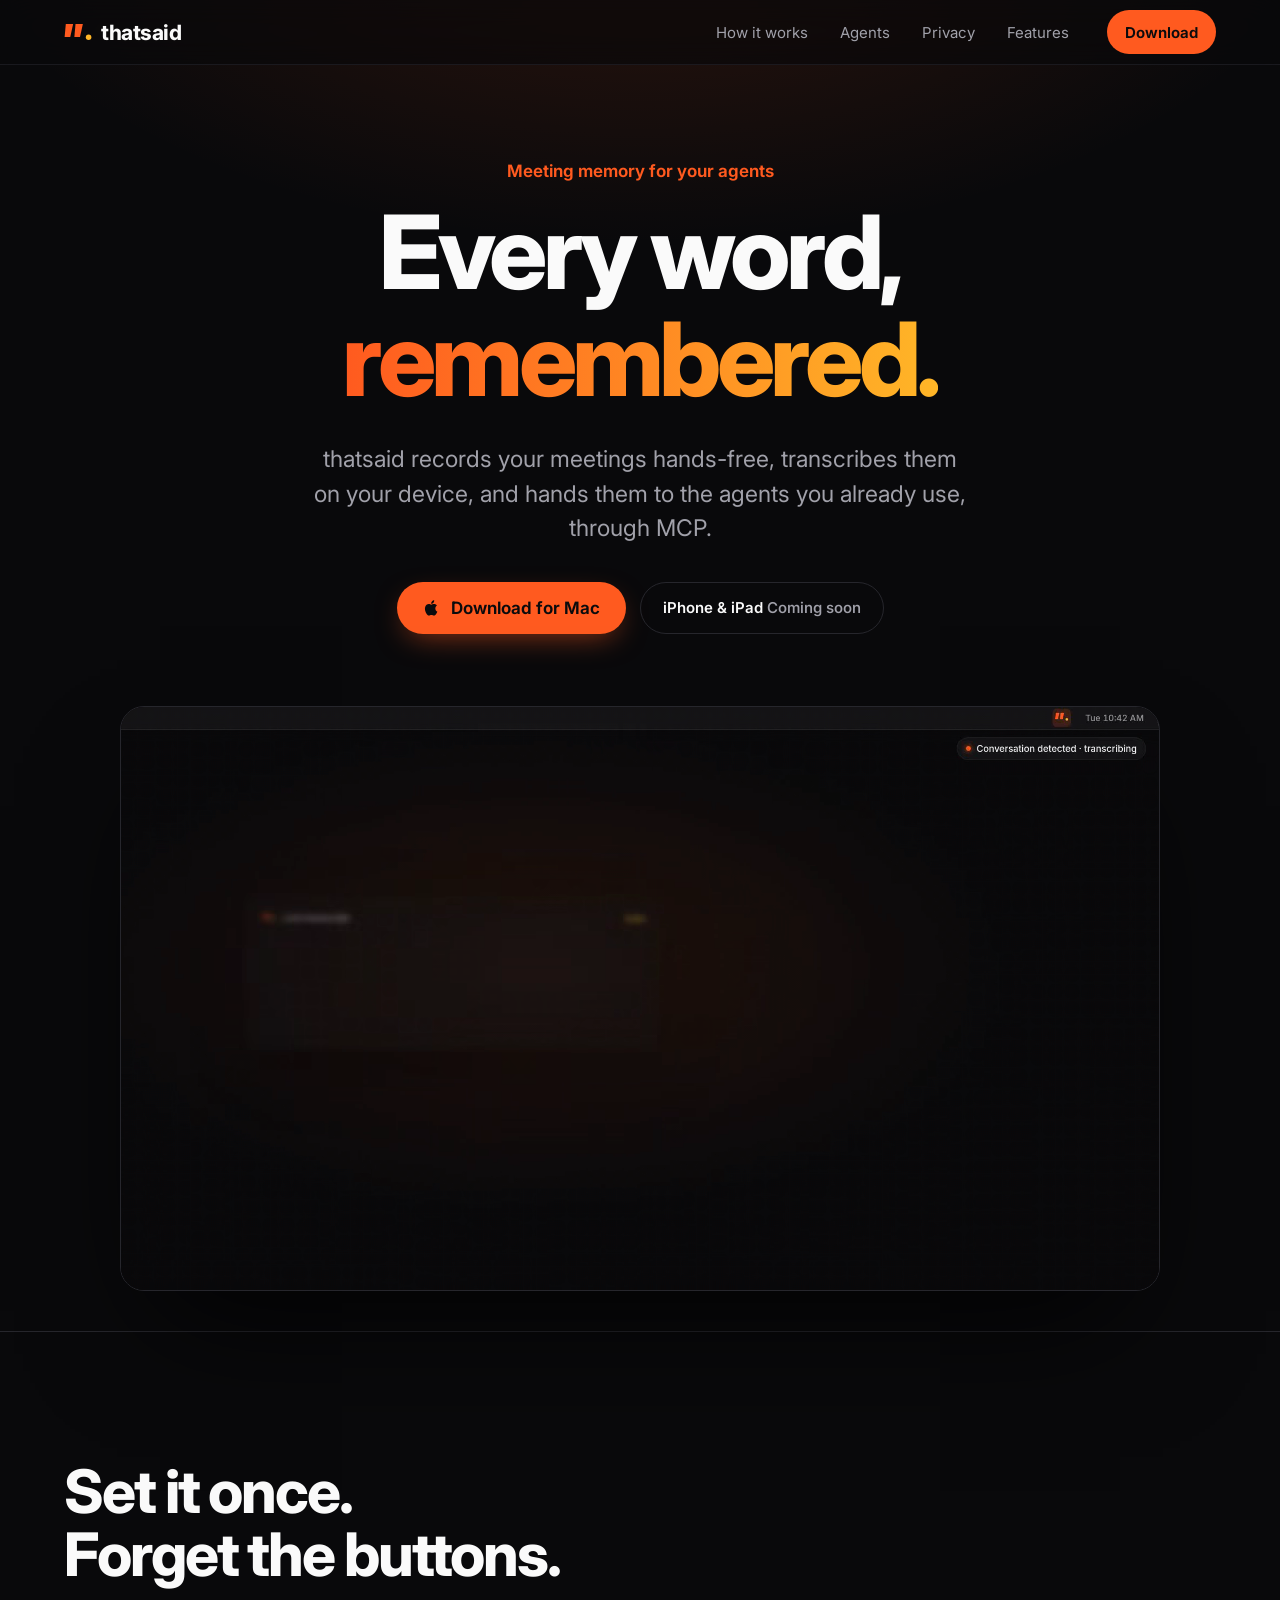
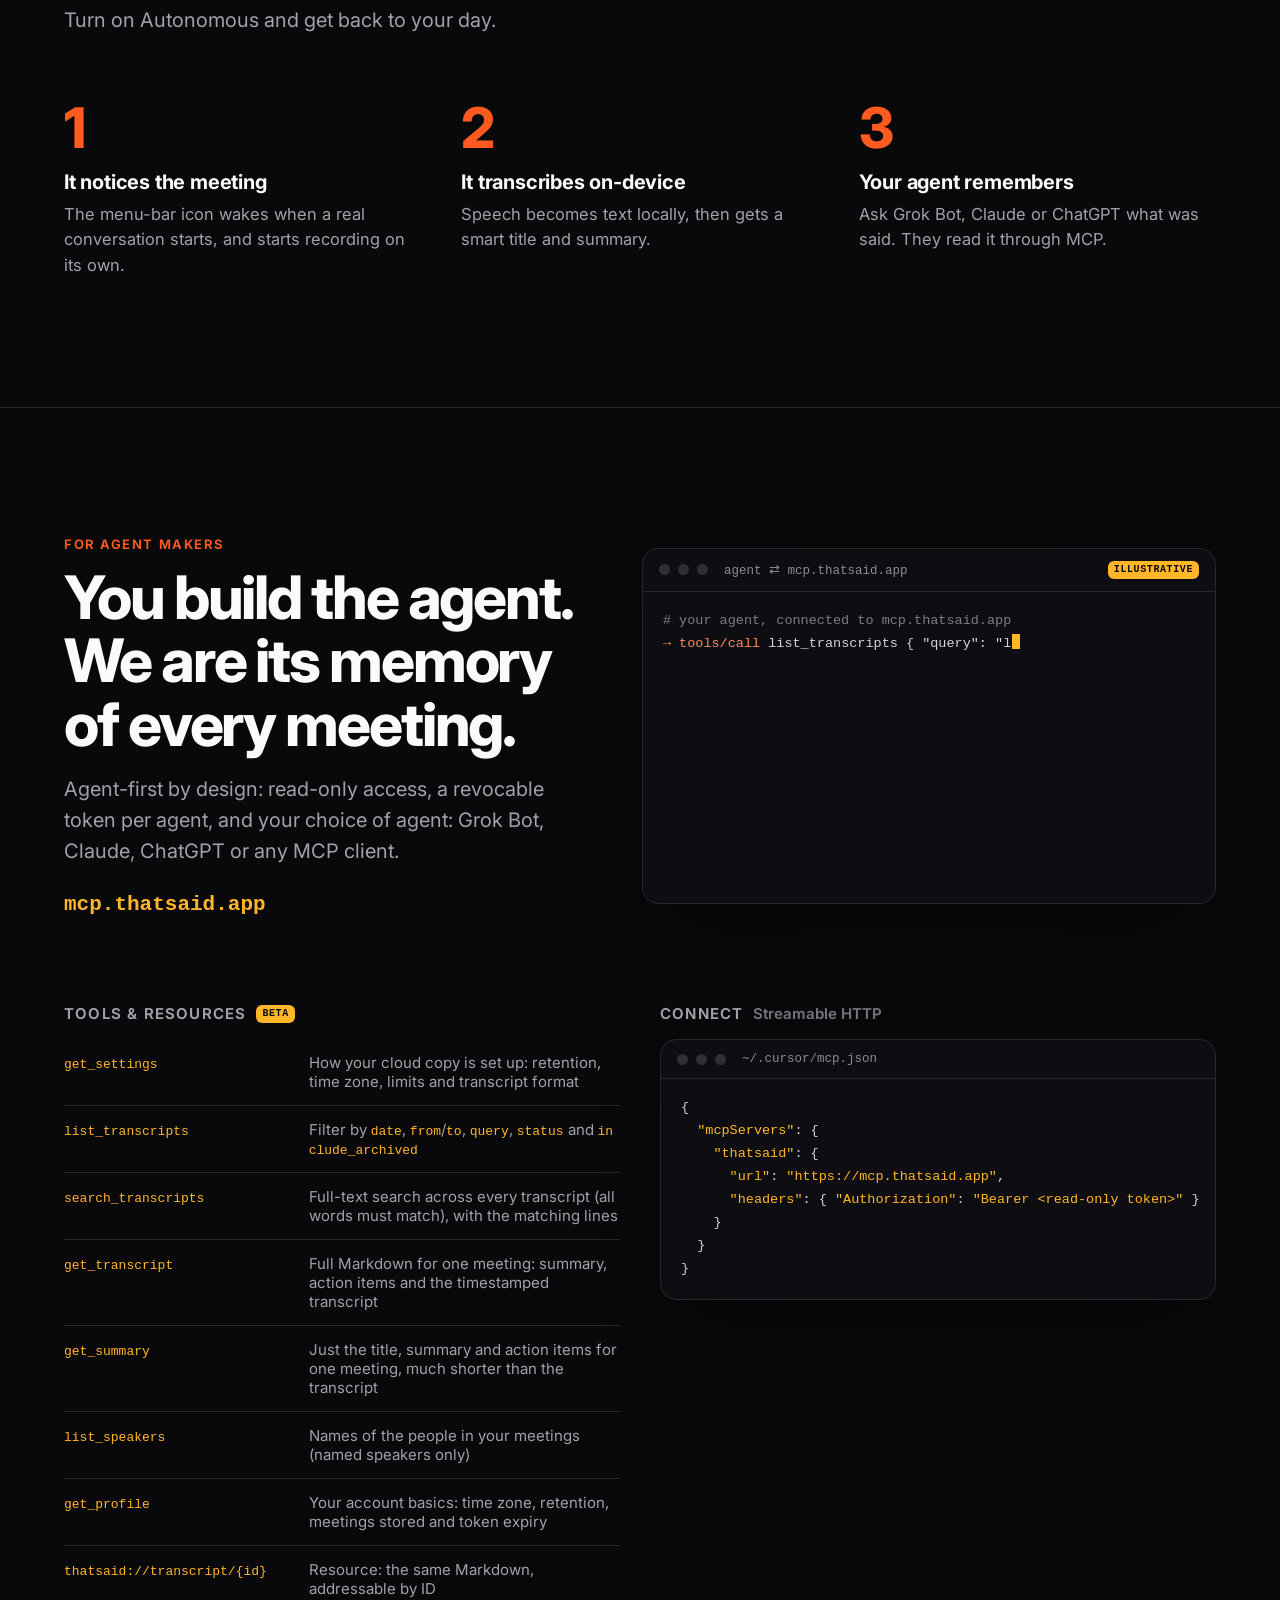
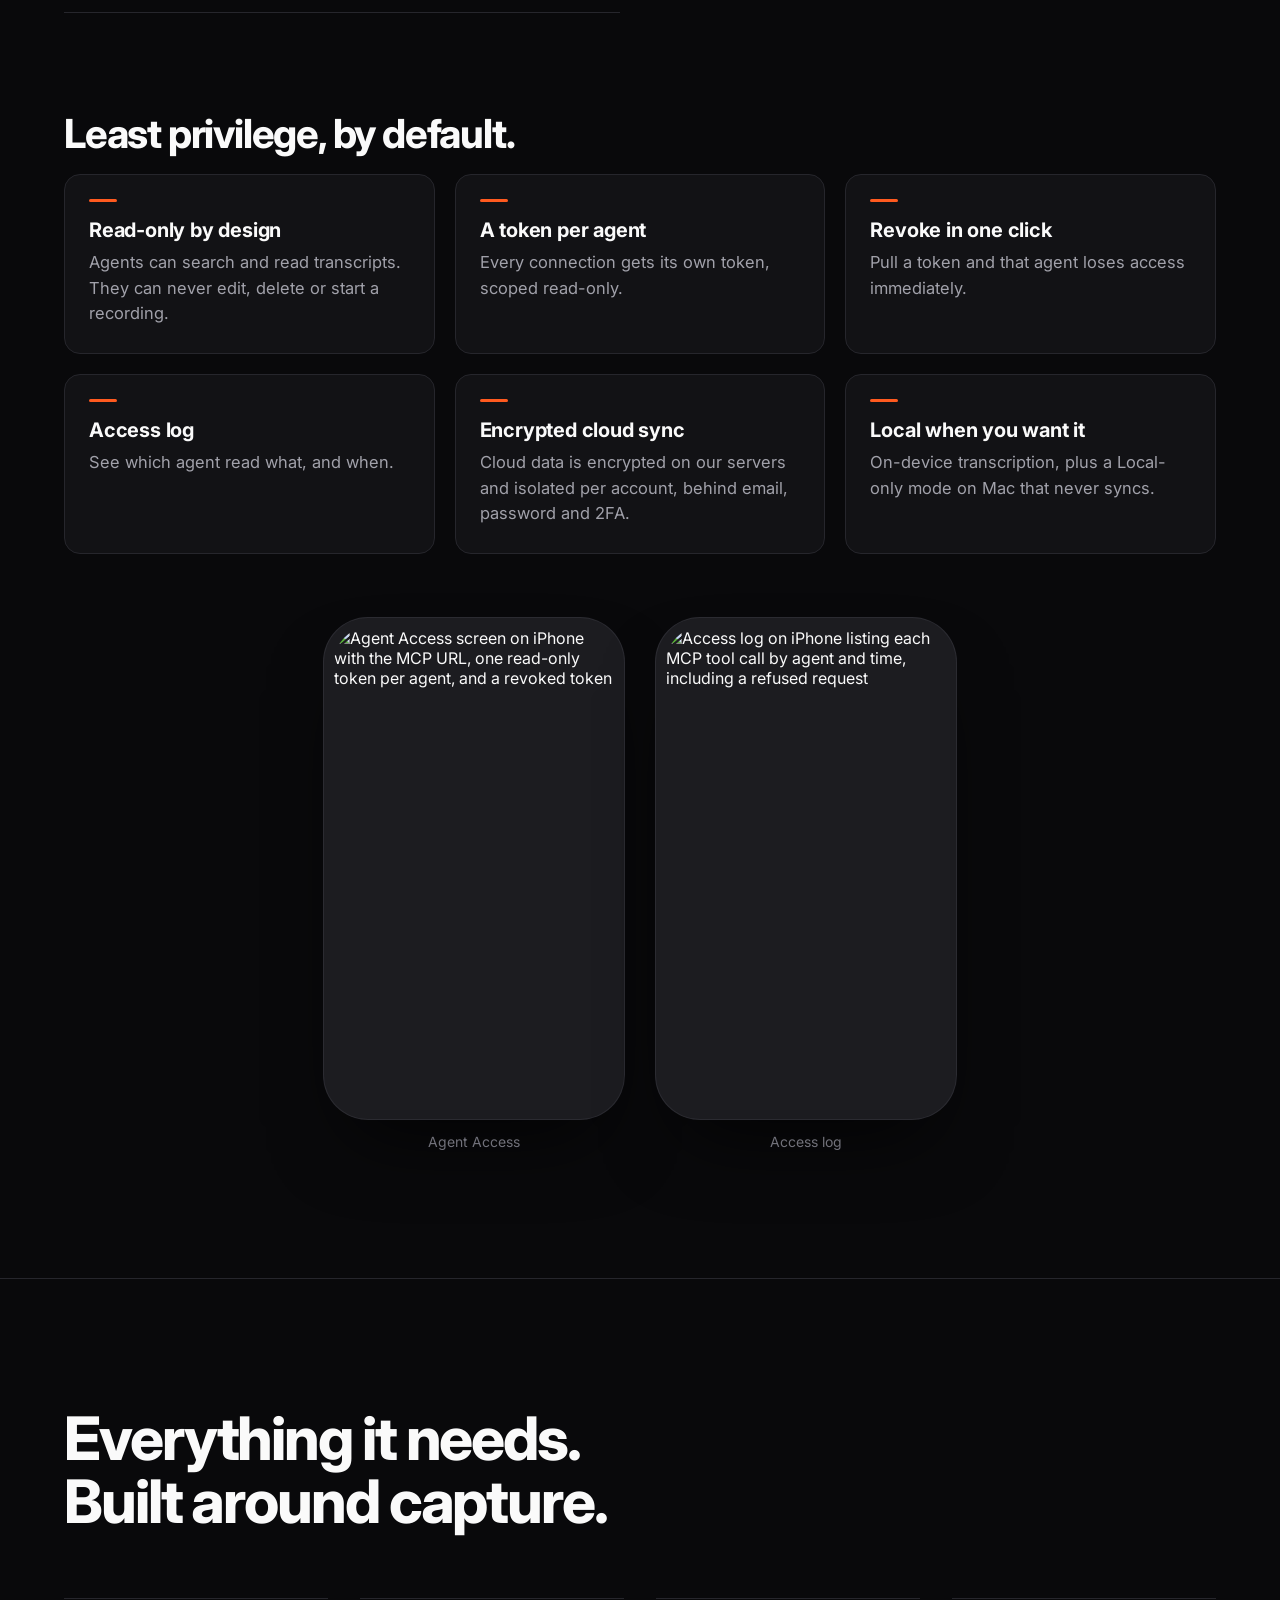
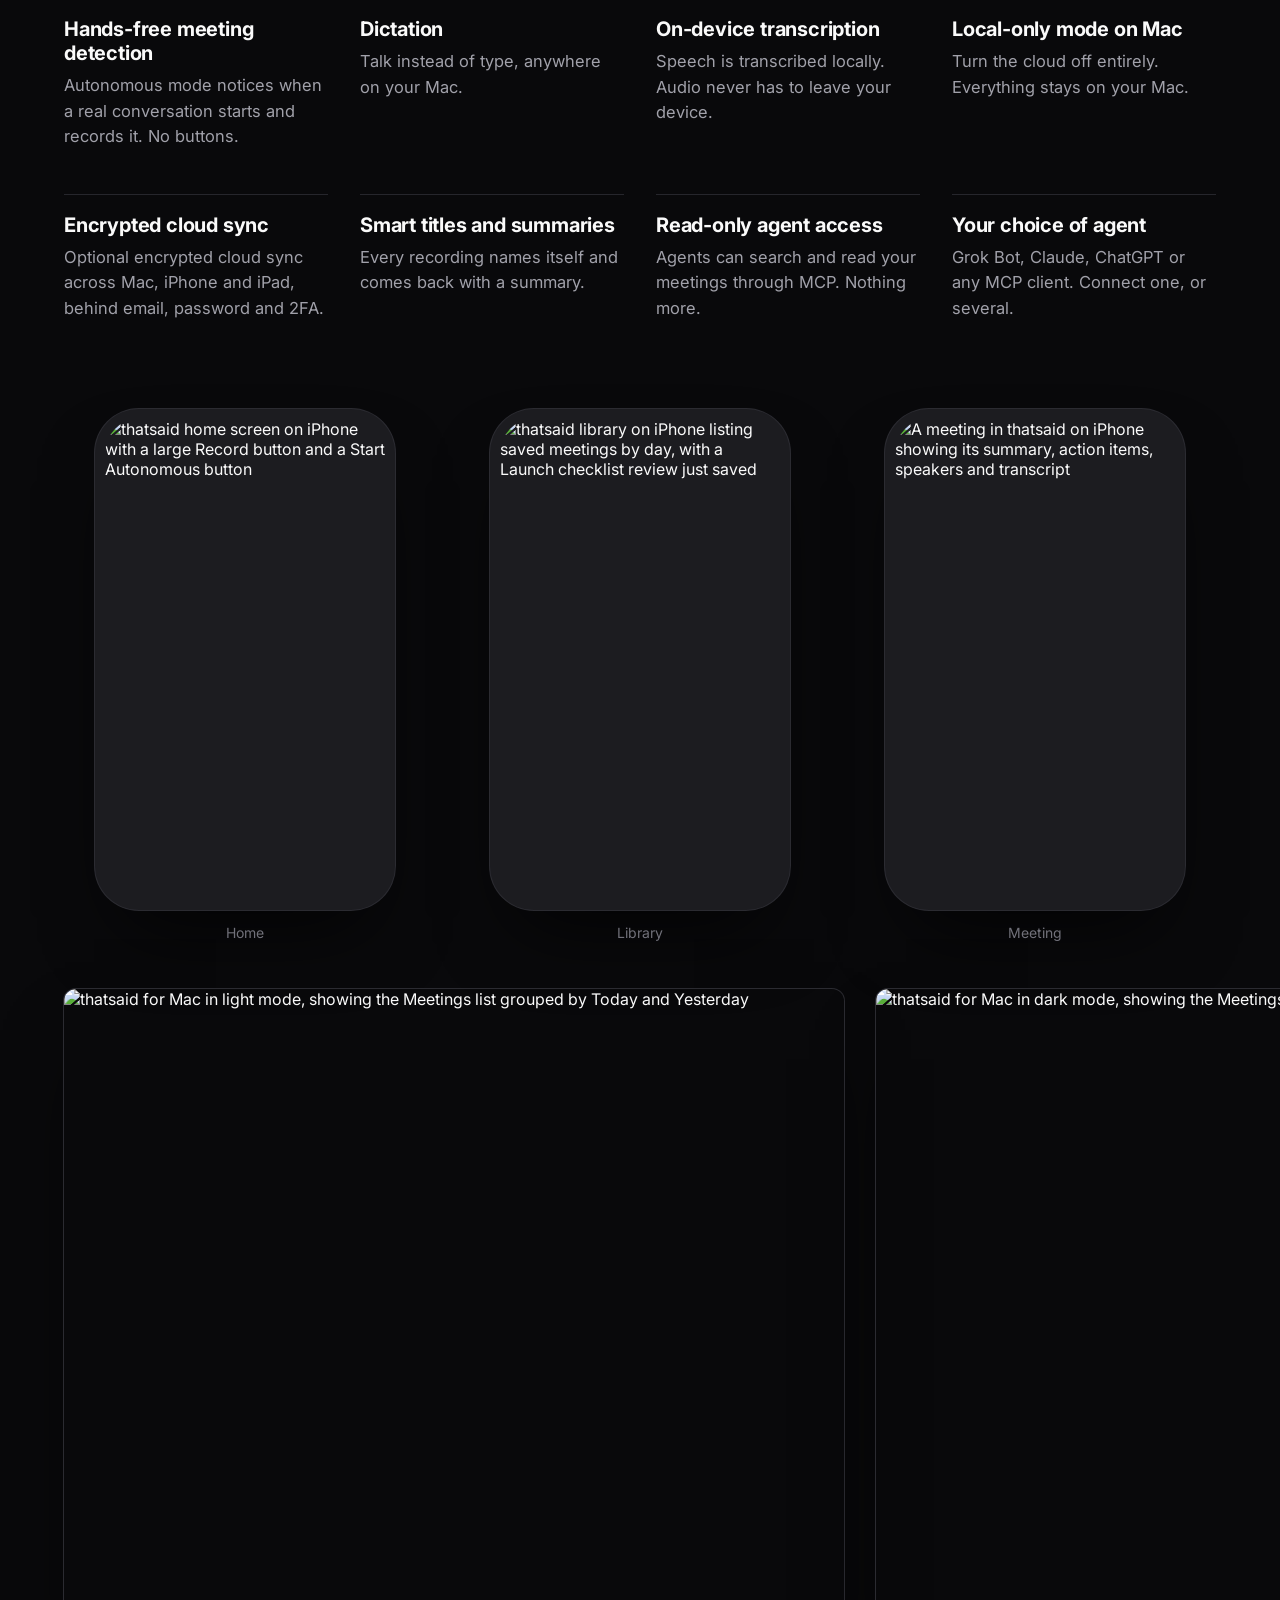
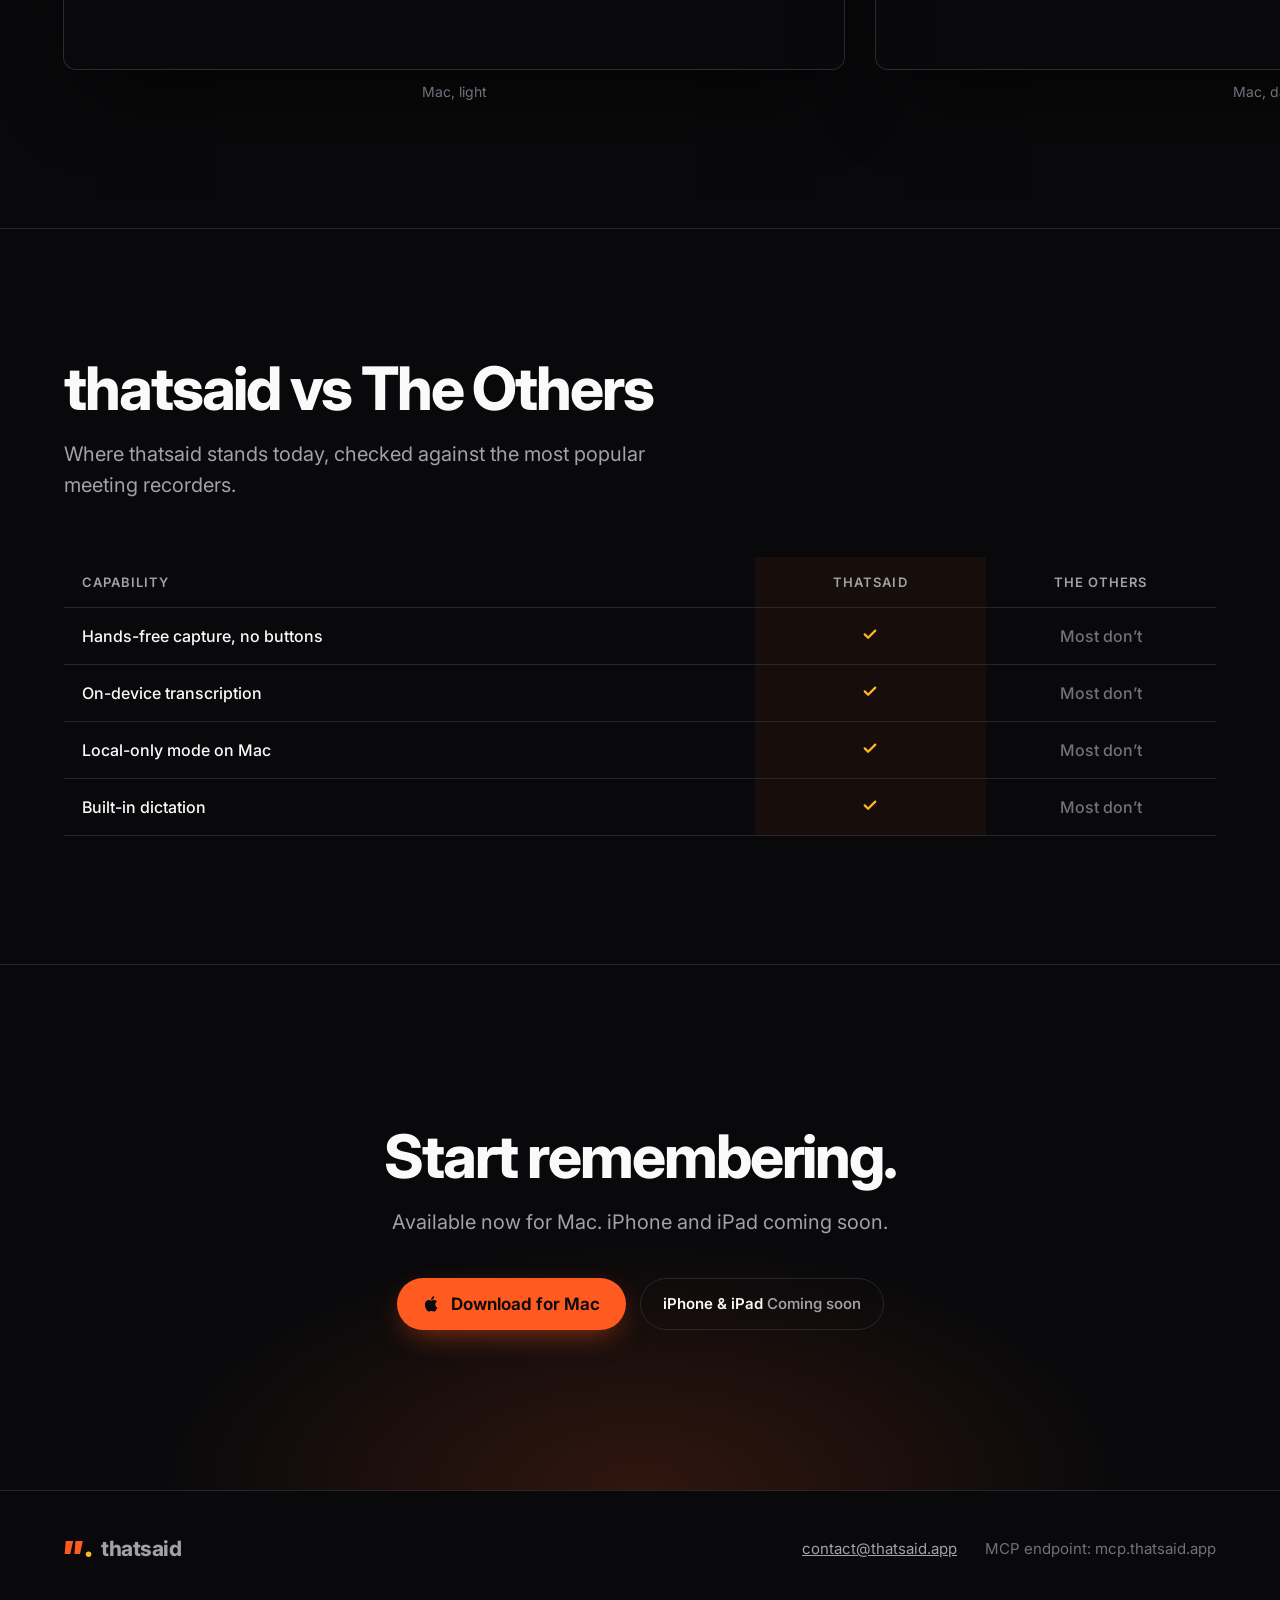
==== commit c48131a1: "Download for Mac buttons point at releases/latest/download/thatsaid.dmg" ====
--- a/index.html
+++ b/index.html
@@ -14,7 +14,7 @@
 <p class="eyebrow">Meeting memory for your agents</p>
 <h1>Every word,<br><span>remembered.</span></h1>
 <p class="lead">thatsaid records your meetings hands-free, transcribes them on your device, and hands them to the agents you already use, through MCP.</p>
-<div class="ctas"><a class="btn" href="https://github.com/saxxonm/thatsaid-releases/releases/latest"><svg aria-hidden="true" width="18" height="18" viewBox="0 0 24 24" fill="currentColor"><path d="M16.4 12.6c0-2.6 2.1-3.8 2.2-3.9-1.2-1.8-3.1-2-3.7-2-1.6-.2-3.1.9-3.9.9-.8 0-2-.9-3.4-.9-1.7 0-3.3 1-4.2 2.6-1.8 3.1-.5 7.7 1.3 10.2.9 1.2 1.9 2.6 3.2 2.6 1.3-.1 1.8-.8 3.3-.8 1.6 0 2 .8 3.4.8 1.4 0 2.3-1.3 3.1-2.5 1-1.4 1.4-2.8 1.4-2.9-.1 0-2.7-1-2.7-4.1zM13.9 4.9c.7-.8 1.2-2 1-3.2-1 0-2.3.7-3 1.5-.7.8-1.2 2-1.1 3.1 1.2.1 2.4-.6 3.1-1.4z"/></svg>Download for Mac</a><span class="badge" role="img" aria-label="iPhone and iPad app: coming soon"><b>iPhone &amp; iPad</b>&nbsp;Coming soon</span></div>
+<div class="ctas"><a class="btn" href="https://github.com/saxxonm/thatsaid-releases/releases/latest/download/thatsaid.dmg"><svg aria-hidden="true" width="18" height="18" viewBox="0 0 24 24" fill="currentColor"><path d="M16.4 12.6c0-2.6 2.1-3.8 2.2-3.9-1.2-1.8-3.1-2-3.7-2-1.6-.2-3.1.9-3.9.9-.8 0-2-.9-3.4-.9-1.7 0-3.3 1-4.2 2.6-1.8 3.1-.5 7.7 1.3 10.2.9 1.2 1.9 2.6 3.2 2.6 1.3-.1 1.8-.8 3.3-.8 1.6 0 2 .8 3.4.8 1.4 0 2.3-1.3 3.1-2.5 1-1.4 1.4-2.8 1.4-2.9-.1 0-2.7-1-2.7-4.1zM13.9 4.9c.7-.8 1.2-2 1-3.2-1 0-2.3.7-3 1.5-.7.8-1.2 2-1.1 3.1 1.2.1 2.4-.6 3.1-1.4z"/></svg>Download for Mac</a><span class="badge" role="img" aria-label="iPhone and iPad app: coming soon"><b>iPhone &amp; iPad</b>&nbsp;Coming soon</span></div>
 <div class="stage" id="stage" role="img" aria-label="Animation: the thatsaid menu-bar icon detects a conversation, transcript lines appear live, the meeting gets the smart title Launch timing sync, then an agent asks over MCP what was decided and gets the answer: Mac ships first, iPhone follows after sync review.">
  <div class="live" aria-hidden="true">
   <div class="mbar"><span class="apple"></span><span class="mmenu">Finder&nbsp;&nbsp;File&nbsp;&nbsp;Edit&nbsp;&nbsp;View</span><span class="mright"><span class="mic" data-at="1"><svg aria-hidden="true" class="mbi" xmlns="http://www.w3.org/2000/svg" width="18" height="18" viewBox="90 0 900 900"><g fill="currentColor"><polygon points="156,210 387,210 297,618 120,618"/><polygon points="462,210 693,210 603,618 426,618"/></g><circle cx="868" cy="625" r="100" fill="currentColor"/></svg><i class="dot"></i></span><span>Mon 9:30</span></span></div>
@@ -87,7 +87,7 @@
 <div class="tablewrap rv"><table class="cmp"><caption class="sr">thatsaid compared with other meeting recorders</caption><thead><tr><th scope="col">Capability</th><th scope="col">thatsaid</th><th scope="col">The Others</th></tr></thead><tbody><tr><th scope="row">Hands-free capture, no buttons</th><td class="y"><svg aria-hidden="true" width="18" height="18" viewBox="0 0 24 24" fill="none" stroke="currentColor" stroke-width="3" stroke-linecap="round" stroke-linejoin="round"><path d="M5 12.5l4.5 4.5L19 7.5"/></svg><span class="sr">Yes</span></td><td class="n">Most don&rsquo;t</td></tr><tr><th scope="row">On-device transcription</th><td class="y"><svg aria-hidden="true" width="18" height="18" viewBox="0 0 24 24" fill="none" stroke="currentColor" stroke-width="3" stroke-linecap="round" stroke-linejoin="round"><path d="M5 12.5l4.5 4.5L19 7.5"/></svg><span class="sr">Yes</span></td><td class="n">Most don&rsquo;t</td></tr><tr><th scope="row">Local-only mode on Mac</th><td class="y"><svg aria-hidden="true" width="18" height="18" viewBox="0 0 24 24" fill="none" stroke="currentColor" stroke-width="3" stroke-linecap="round" stroke-linejoin="round"><path d="M5 12.5l4.5 4.5L19 7.5"/></svg><span class="sr">Yes</span></td><td class="n">Most don&rsquo;t</td></tr><tr><th scope="row">Built-in dictation</th><td class="y"><svg aria-hidden="true" width="18" height="18" viewBox="0 0 24 24" fill="none" stroke="currentColor" stroke-width="3" stroke-linecap="round" stroke-linejoin="round"><path d="M5 12.5l4.5 4.5L19 7.5"/></svg><span class="sr">Yes</span></td><td class="n">Most don&rsquo;t</td></tr></tbody></table></div>
 </div></section>
 
-<section id="download" class="dl"><div class="wrap"><h2 class="rv">Start remembering.</h2><p class="sub rv">Available now for Mac. iPhone and iPad coming soon.</p><div class="ctas rv"><a class="btn" href="https://github.com/saxxonm/thatsaid-releases/releases/latest"><svg aria-hidden="true" width="18" height="18" viewBox="0 0 24 24" fill="currentColor"><path d="M16.4 12.6c0-2.6 2.1-3.8 2.2-3.9-1.2-1.8-3.1-2-3.7-2-1.6-.2-3.1.9-3.9.9-.8 0-2-.9-3.4-.9-1.7 0-3.3 1-4.2 2.6-1.8 3.1-.5 7.7 1.3 10.2.9 1.2 1.9 2.6 3.2 2.6 1.3-.1 1.8-.8 3.3-.8 1.6 0 2 .8 3.4.8 1.4 0 2.3-1.3 3.1-2.5 1-1.4 1.4-2.8 1.4-2.9-.1 0-2.7-1-2.7-4.1zM13.9 4.9c.7-.8 1.2-2 1-3.2-1 0-2.3.7-3 1.5-.7.8-1.2 2-1.1 3.1 1.2.1 2.4-.6 3.1-1.4z"/></svg>Download for Mac</a><span class="badge" role="img" aria-label="iPhone and iPad app: coming soon"><b>iPhone &amp; iPad</b>&nbsp;Coming soon</span></div></div></section>
+<section id="download" class="dl"><div class="wrap"><h2 class="rv">Start remembering.</h2><p class="sub rv">Available now for Mac. iPhone and iPad coming soon.</p><div class="ctas rv"><a class="btn" href="https://github.com/saxxonm/thatsaid-releases/releases/latest/download/thatsaid.dmg"><svg aria-hidden="true" width="18" height="18" viewBox="0 0 24 24" fill="currentColor"><path d="M16.4 12.6c0-2.6 2.1-3.8 2.2-3.9-1.2-1.8-3.1-2-3.7-2-1.6-.2-3.1.9-3.9.9-.8 0-2-.9-3.4-.9-1.7 0-3.3 1-4.2 2.6-1.8 3.1-.5 7.7 1.3 10.2.9 1.2 1.9 2.6 3.2 2.6 1.3-.1 1.8-.8 3.3-.8 1.6 0 2 .8 3.4.8 1.4 0 2.3-1.3 3.1-2.5 1-1.4 1.4-2.8 1.4-2.9-.1 0-2.7-1-2.7-4.1zM13.9 4.9c.7-.8 1.2-2 1-3.2-1 0-2.3.7-3 1.5-.7.8-1.2 2-1.1 3.1 1.2.1 2.4-.6 3.1-1.4z"/></svg>Download for Mac</a><span class="badge" role="img" aria-label="iPhone and iPad app: coming soon"><b>iPhone &amp; iPad</b>&nbsp;Coming soon</span></div></div></section>
 </main>
 <footer><div class="wrap frow"><a class="logo" href="#top" aria-label="thatsaid, back to top"><svg aria-hidden="true" focusable="false" width="28" height="28" xmlns="http://www.w3.org/2000/svg" viewBox="100 24 880 880"><g fill="#FF5A1F"><polygon points="156,210 387,210 297,618 120,618"/><polygon points="462,210 693,210 603,618 426,618"/></g><circle cx="873" cy="630" r="87" fill="#FFB627"/></svg><span>thatsaid</span></a><a href="mailto:contact@thatsaid.app">contact@thatsaid.app</a><span class="mut">MCP endpoint: mcp.thatsaid.app</span></div></footer>
 <script>(function(){
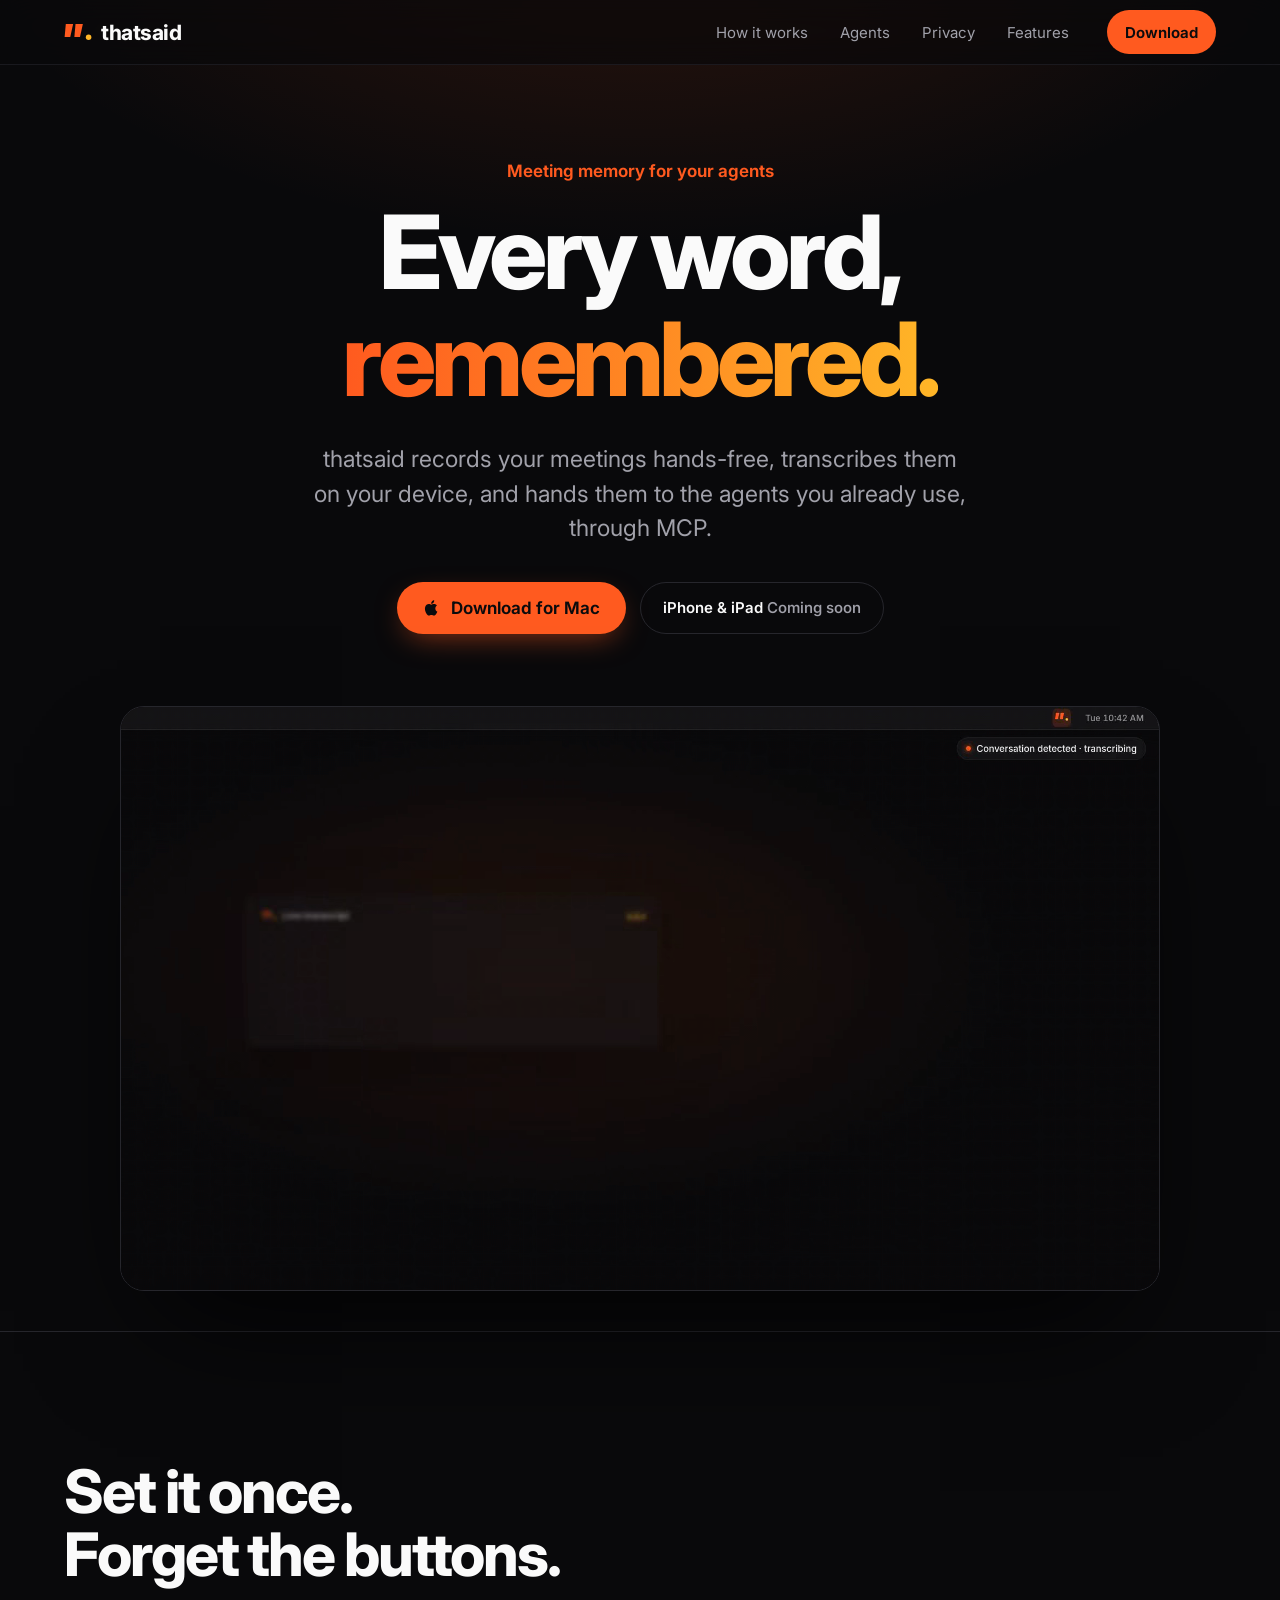
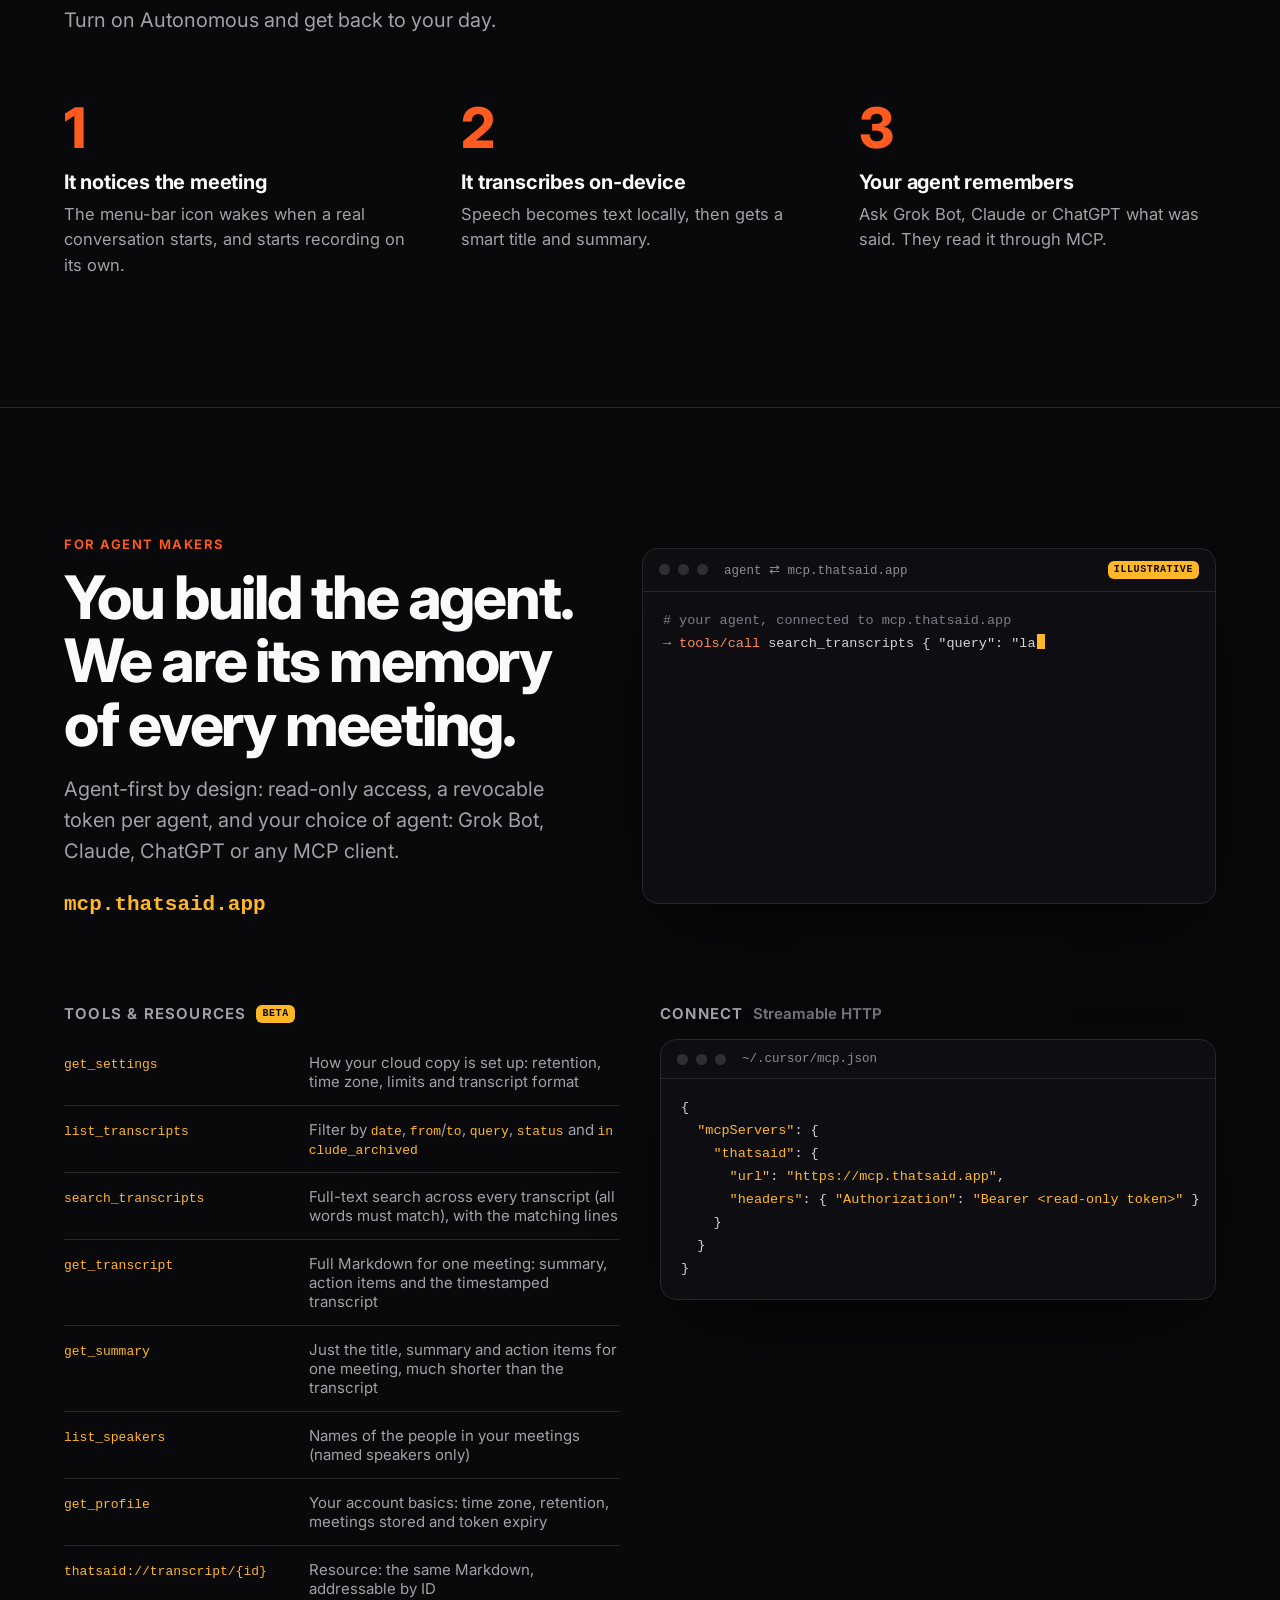
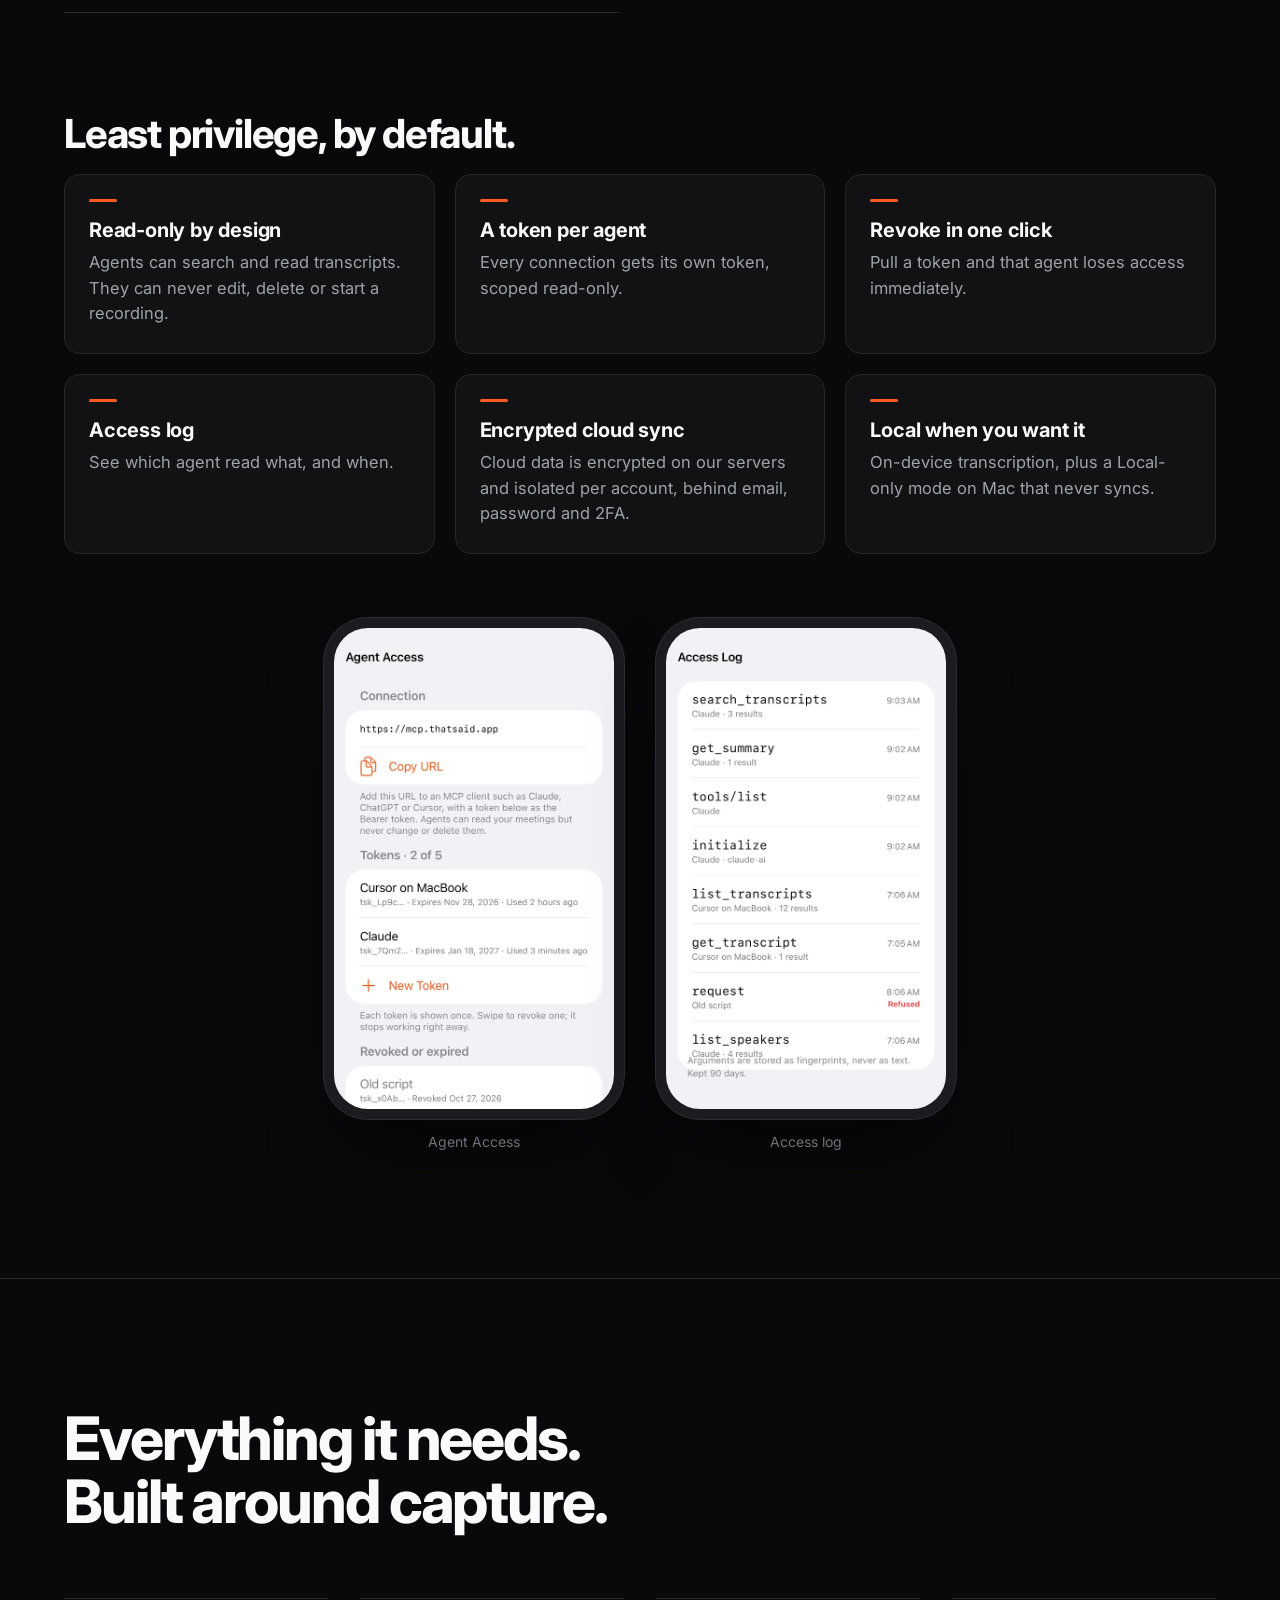
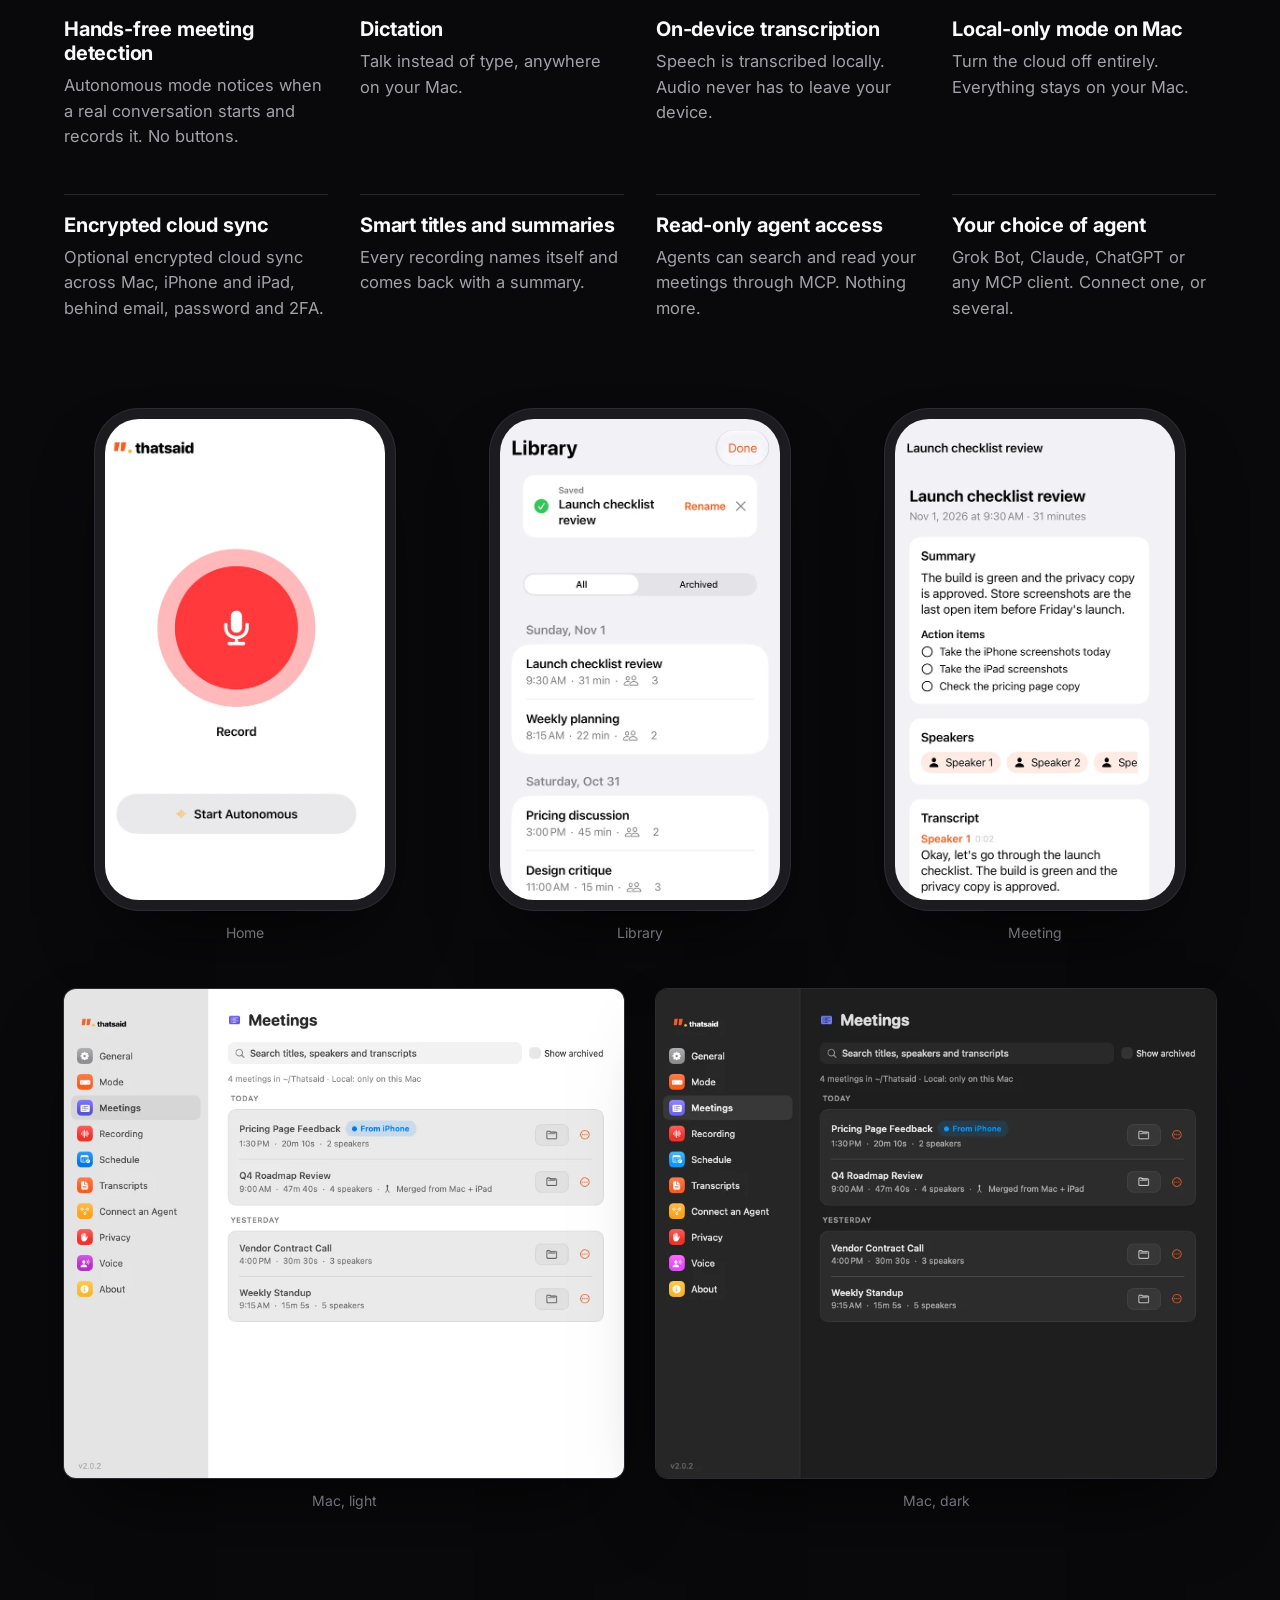
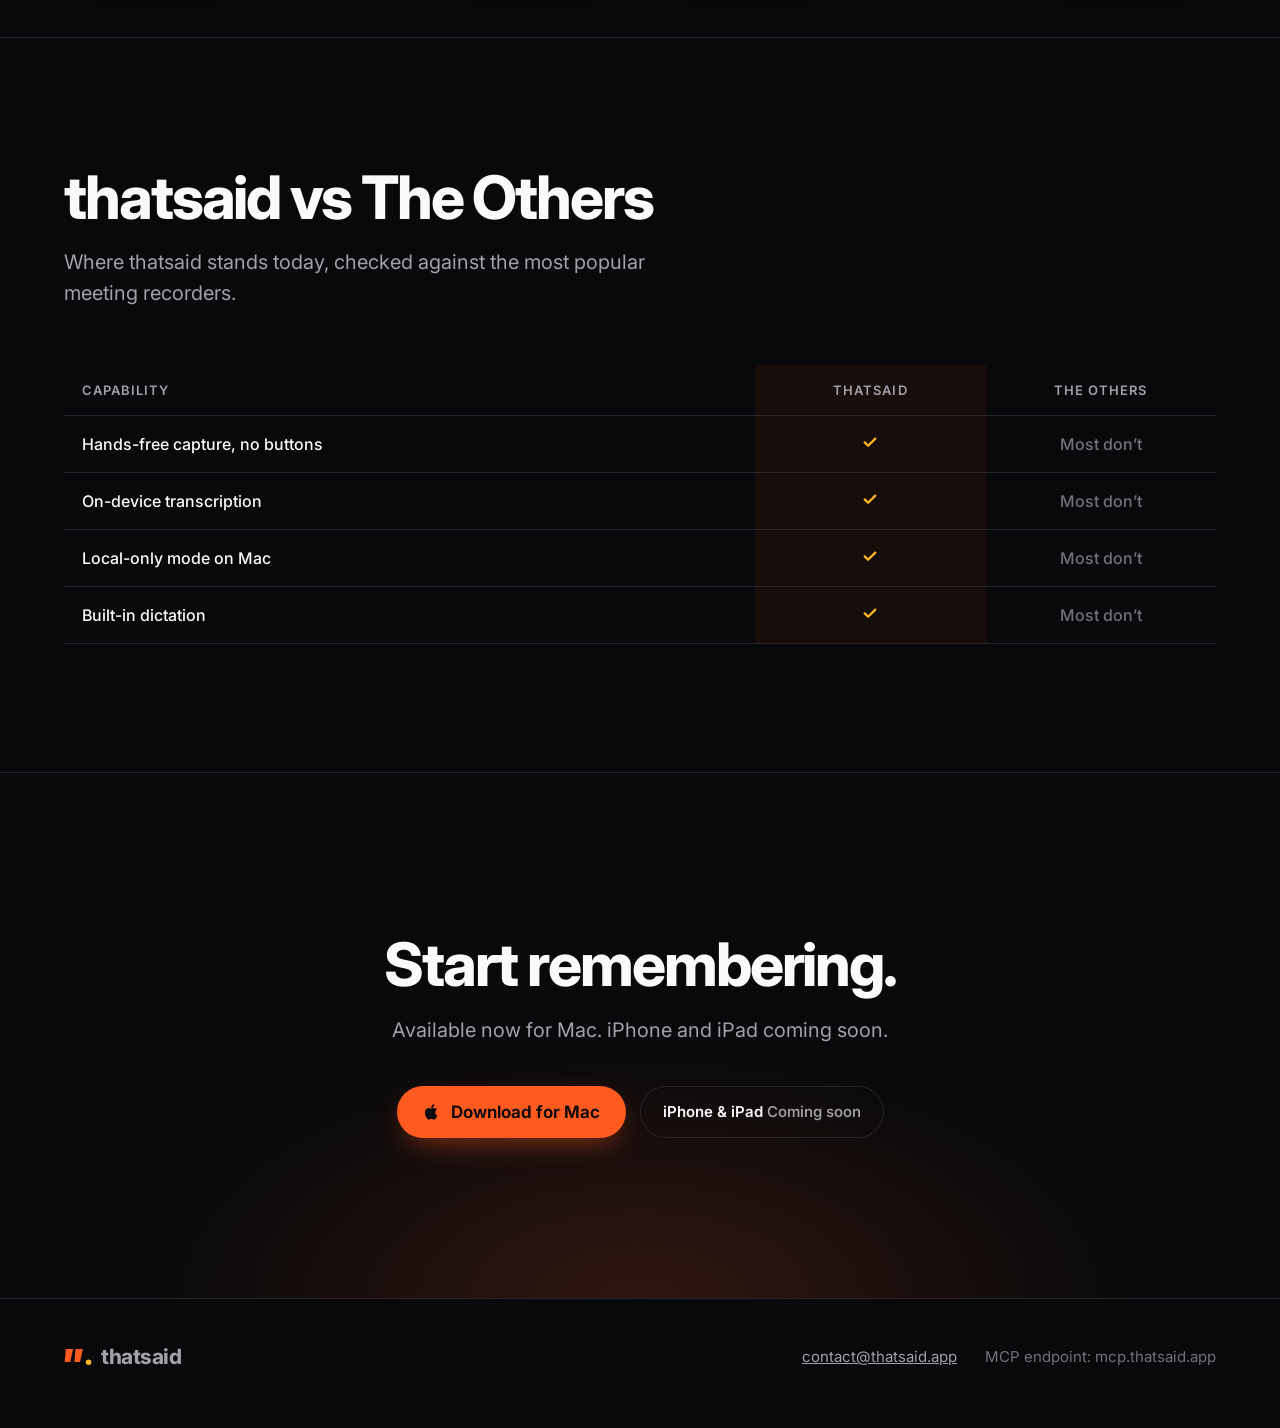
==== commit e1c18729: "Landing page: add referenced screenshots (shots/web), search_transcripts demo" ====
--- a/index.html
+++ b/index.html
@@ -57,7 +57,7 @@
 <section id="agents"><div class="wrap">
 <div class="agrid"><div><p class="lbl rv">For agent makers</p><h2 class="rv">You build the agent.<br>We are its memory of every meeting.</h2><p class="sub rv">Agent-first by design: read-only access, a revocable token per agent, and your choice of agent: Grok Bot, Claude, ChatGPT or any MCP client.</p><p class="url rv"><code>mcp.thatsaid.app</code></p></div><div class="term rv" id="term"><div class="tbar"><i></i><i></i><i></i><span>agent ⇄ mcp.thatsaid.app</span><span class="ph sm">illustrative</span></div>
 <pre><span class="c"># your agent, connected to mcp.thatsaid.app</span>
-<span class="k">→ tools/call</span> <span class="typed" data-text='list_transcripts { "query": "launch timing", "date": "2026-11-01" }'>list_transcripts { "query": "launch timing", "date": "2026-11-01" }</span><span class="caret" aria-hidden="true"></span>
+<span class="k">→ tools/call</span> <span class="typed" data-text='search_transcripts { "query": "launch timing" }'>search_transcripts { "query": "launch timing" }</span><span class="caret" aria-hidden="true"></span>
 <span class="res"><span class="g">← result</span>  <span class="c">read-only · token tsd_ro_••••7f2c</span>
 {
   <span class="s">"title"</span>: <span class="s">"Launch timing sync"</span>,
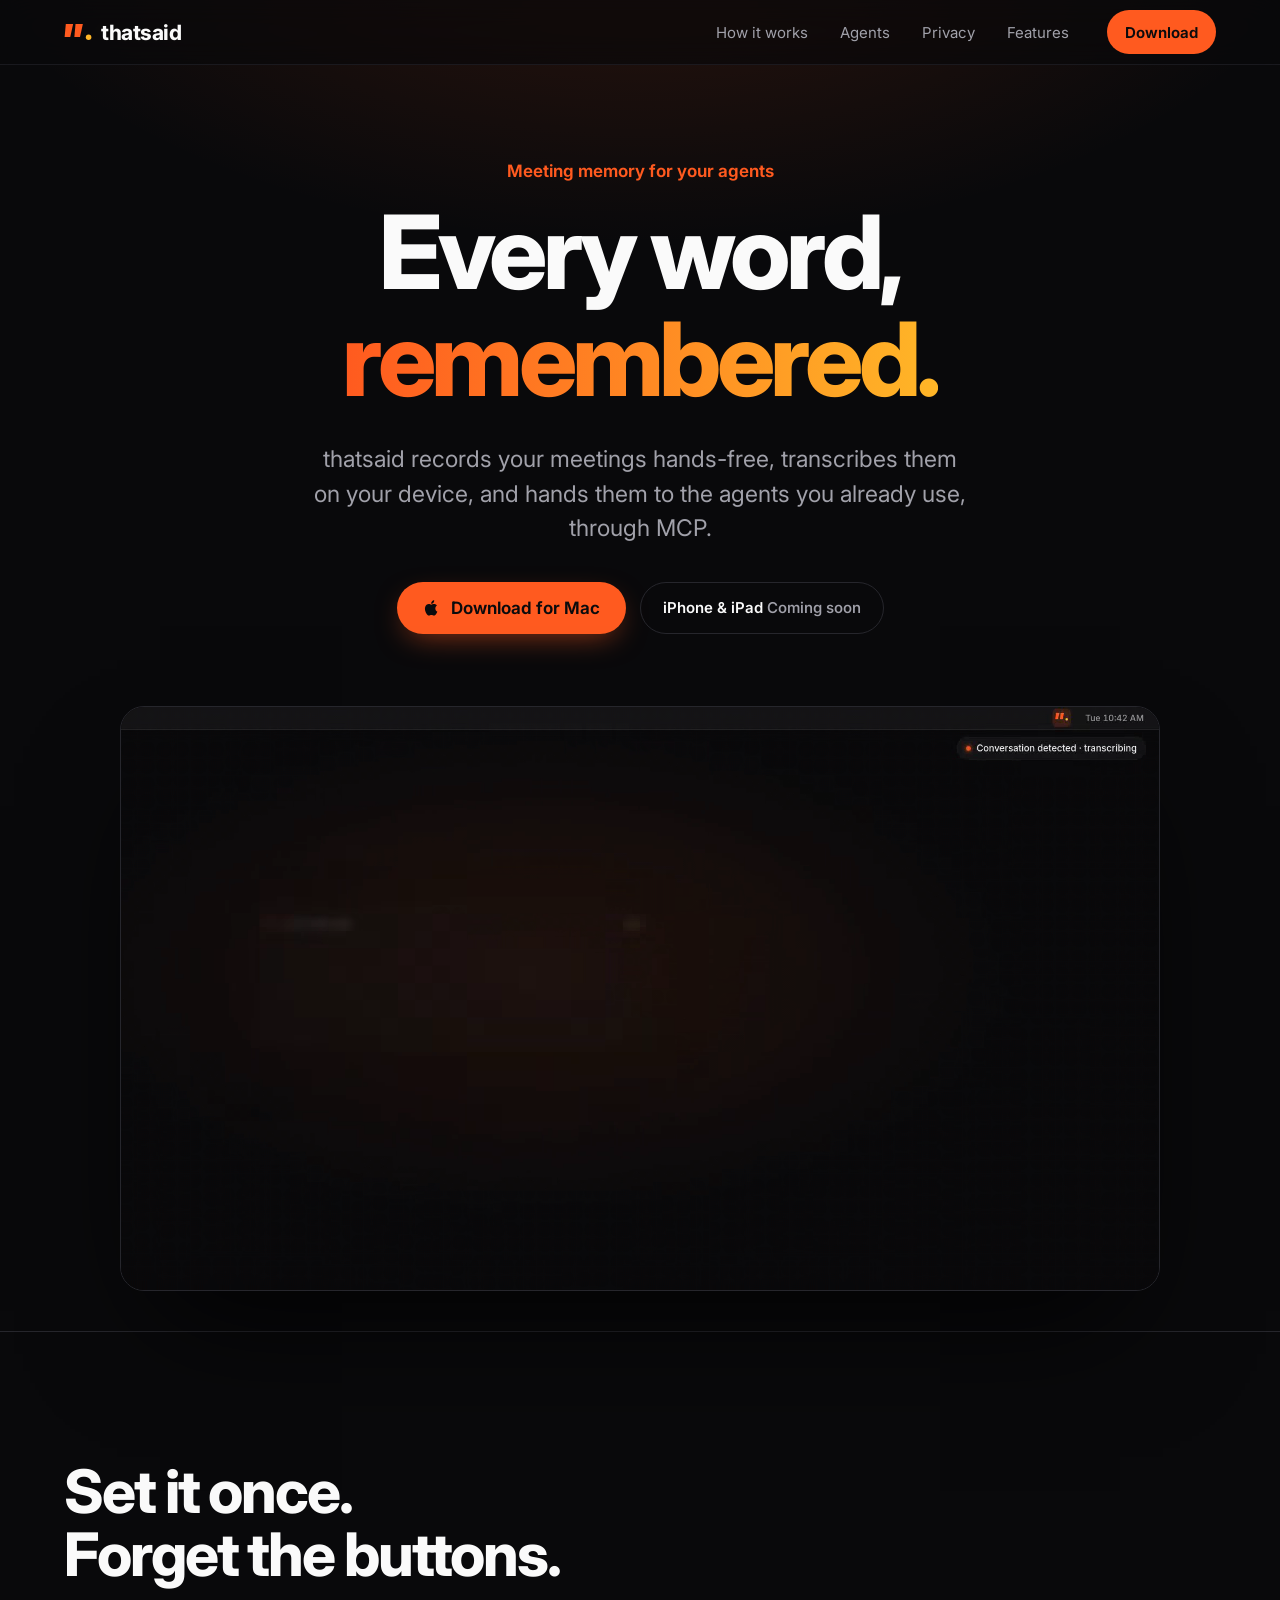
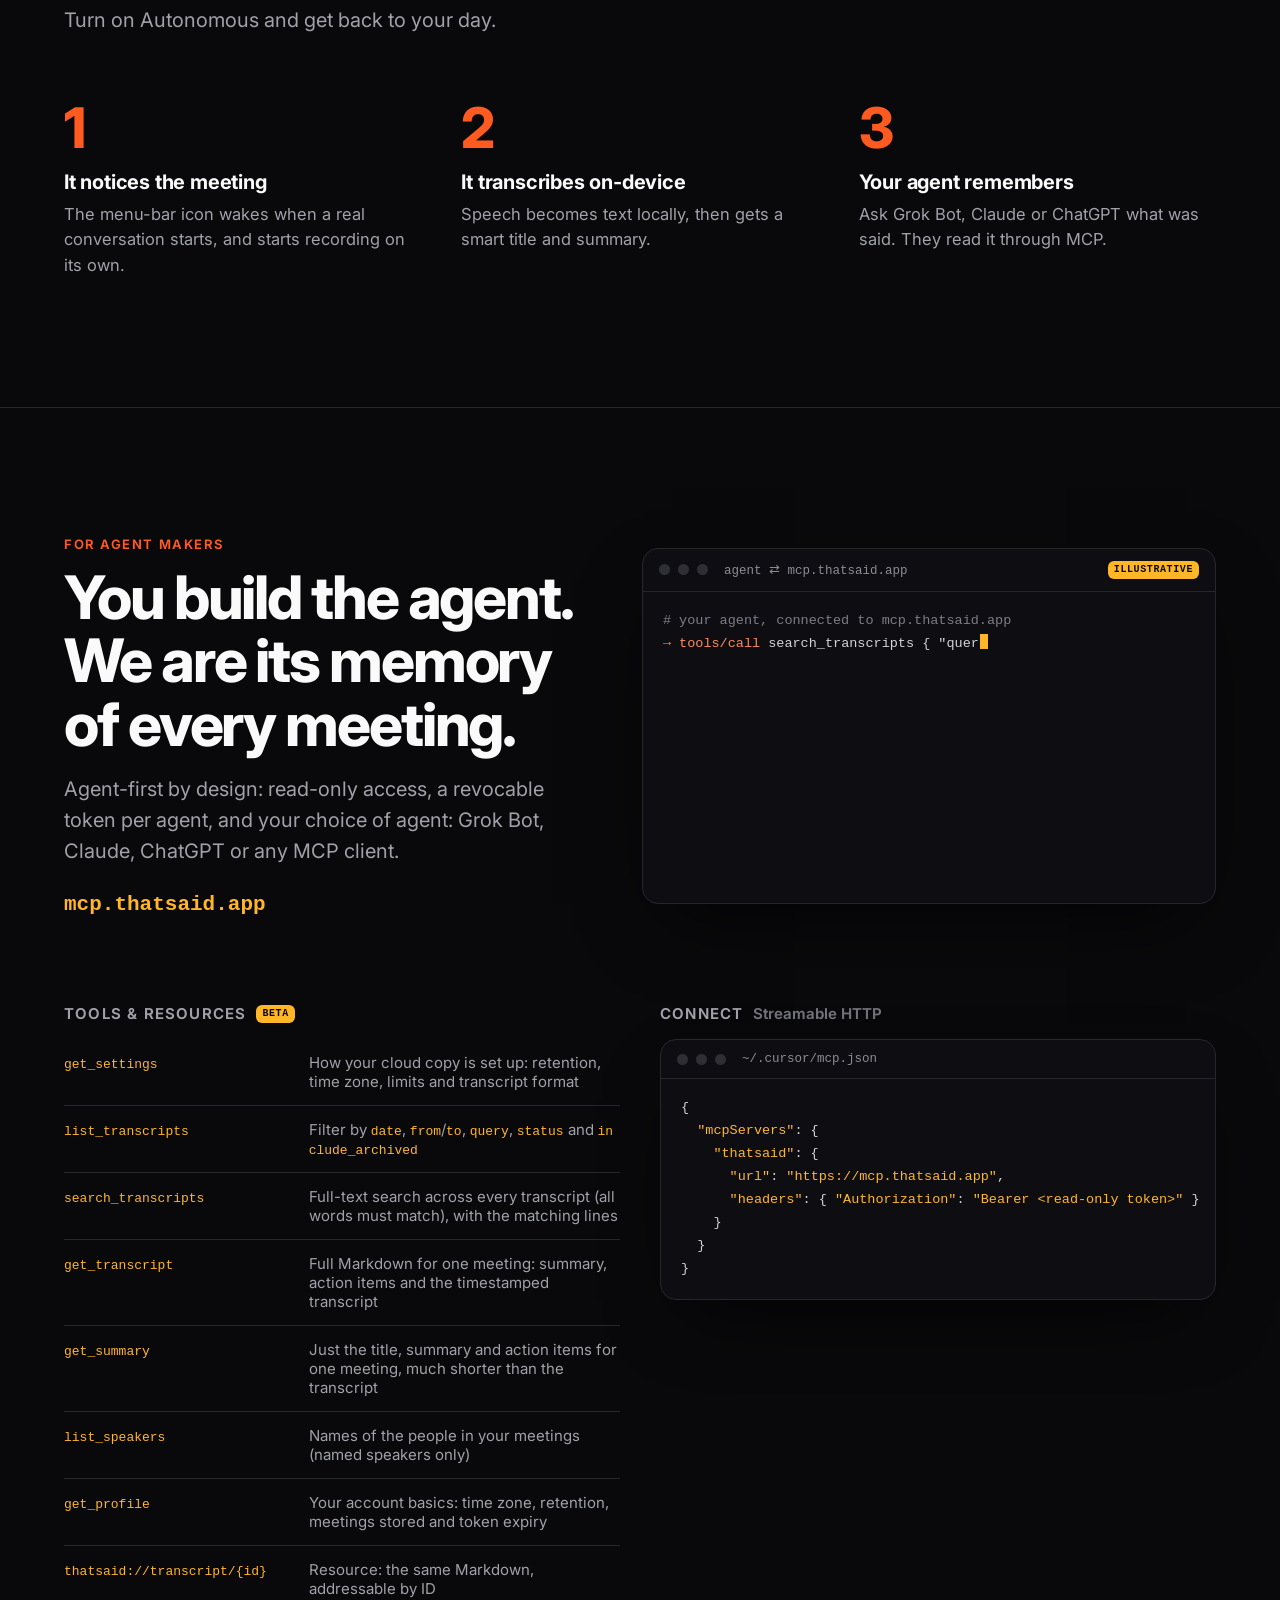
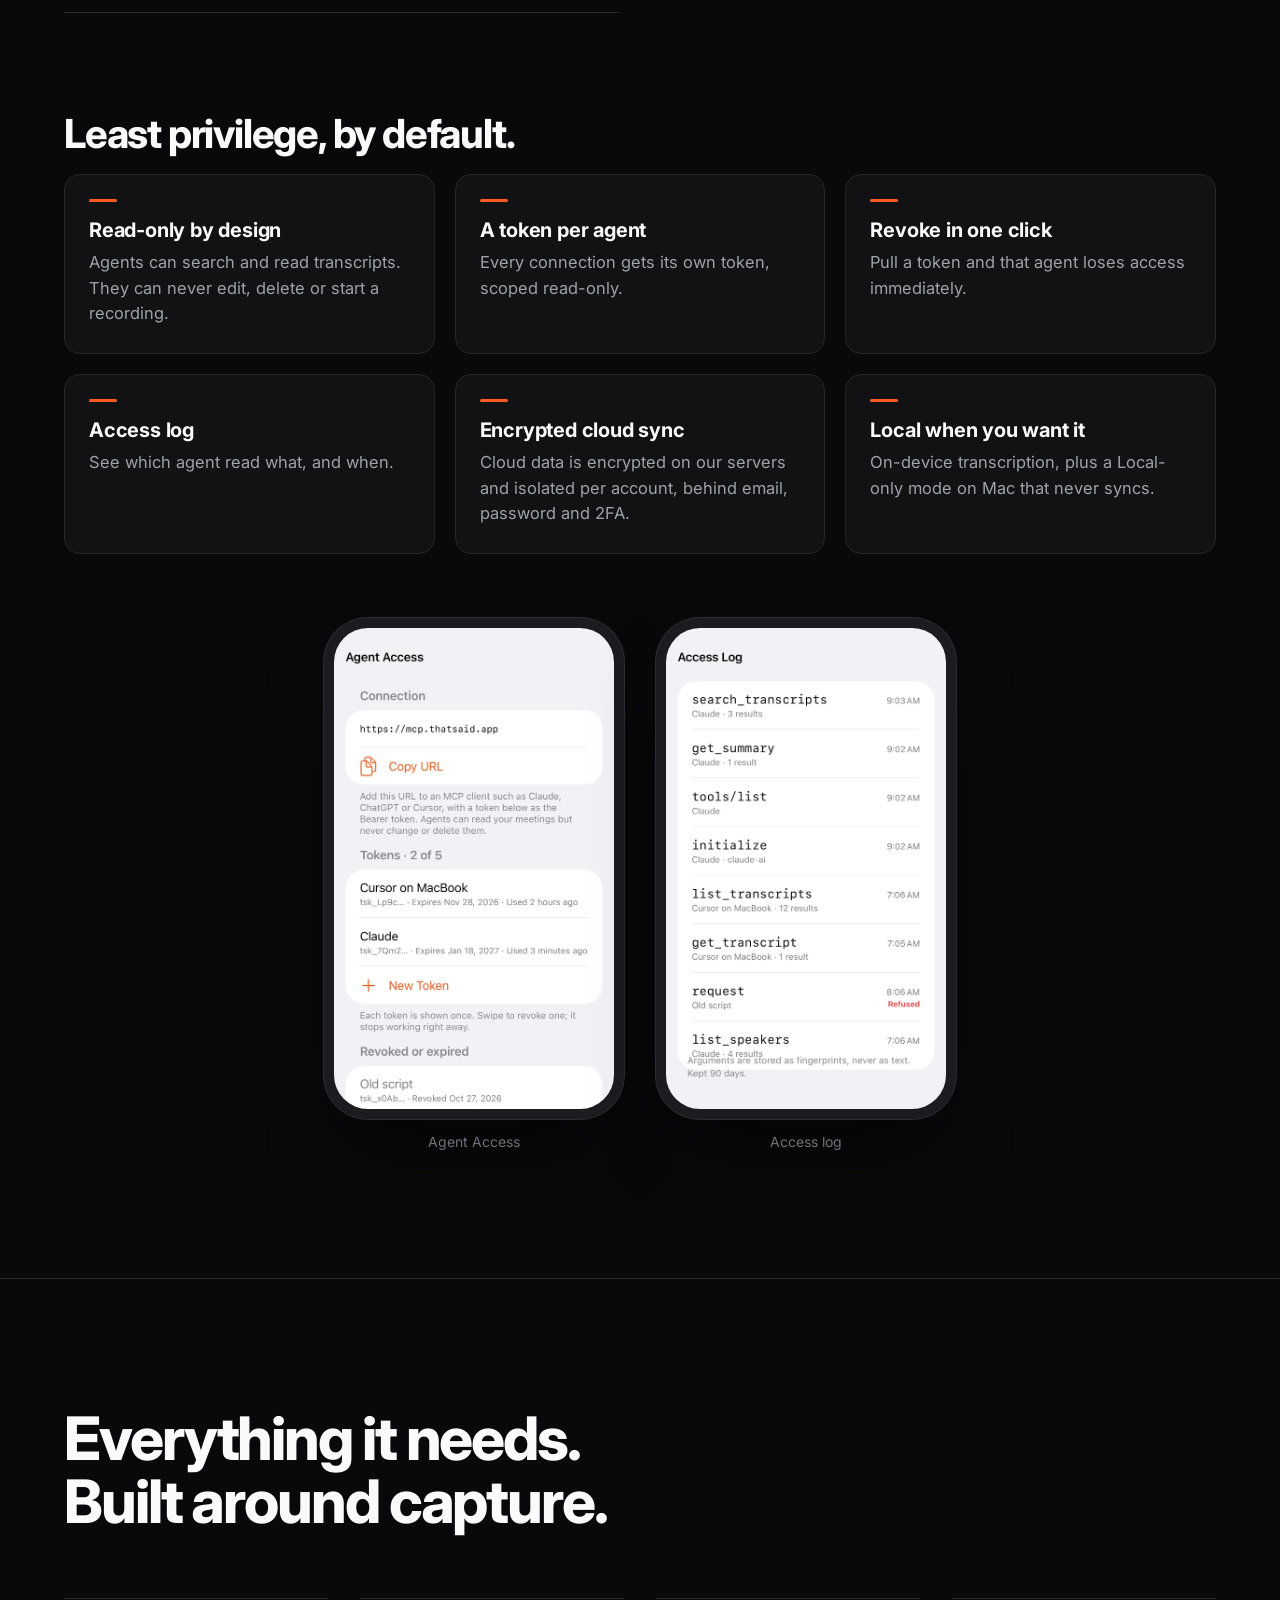
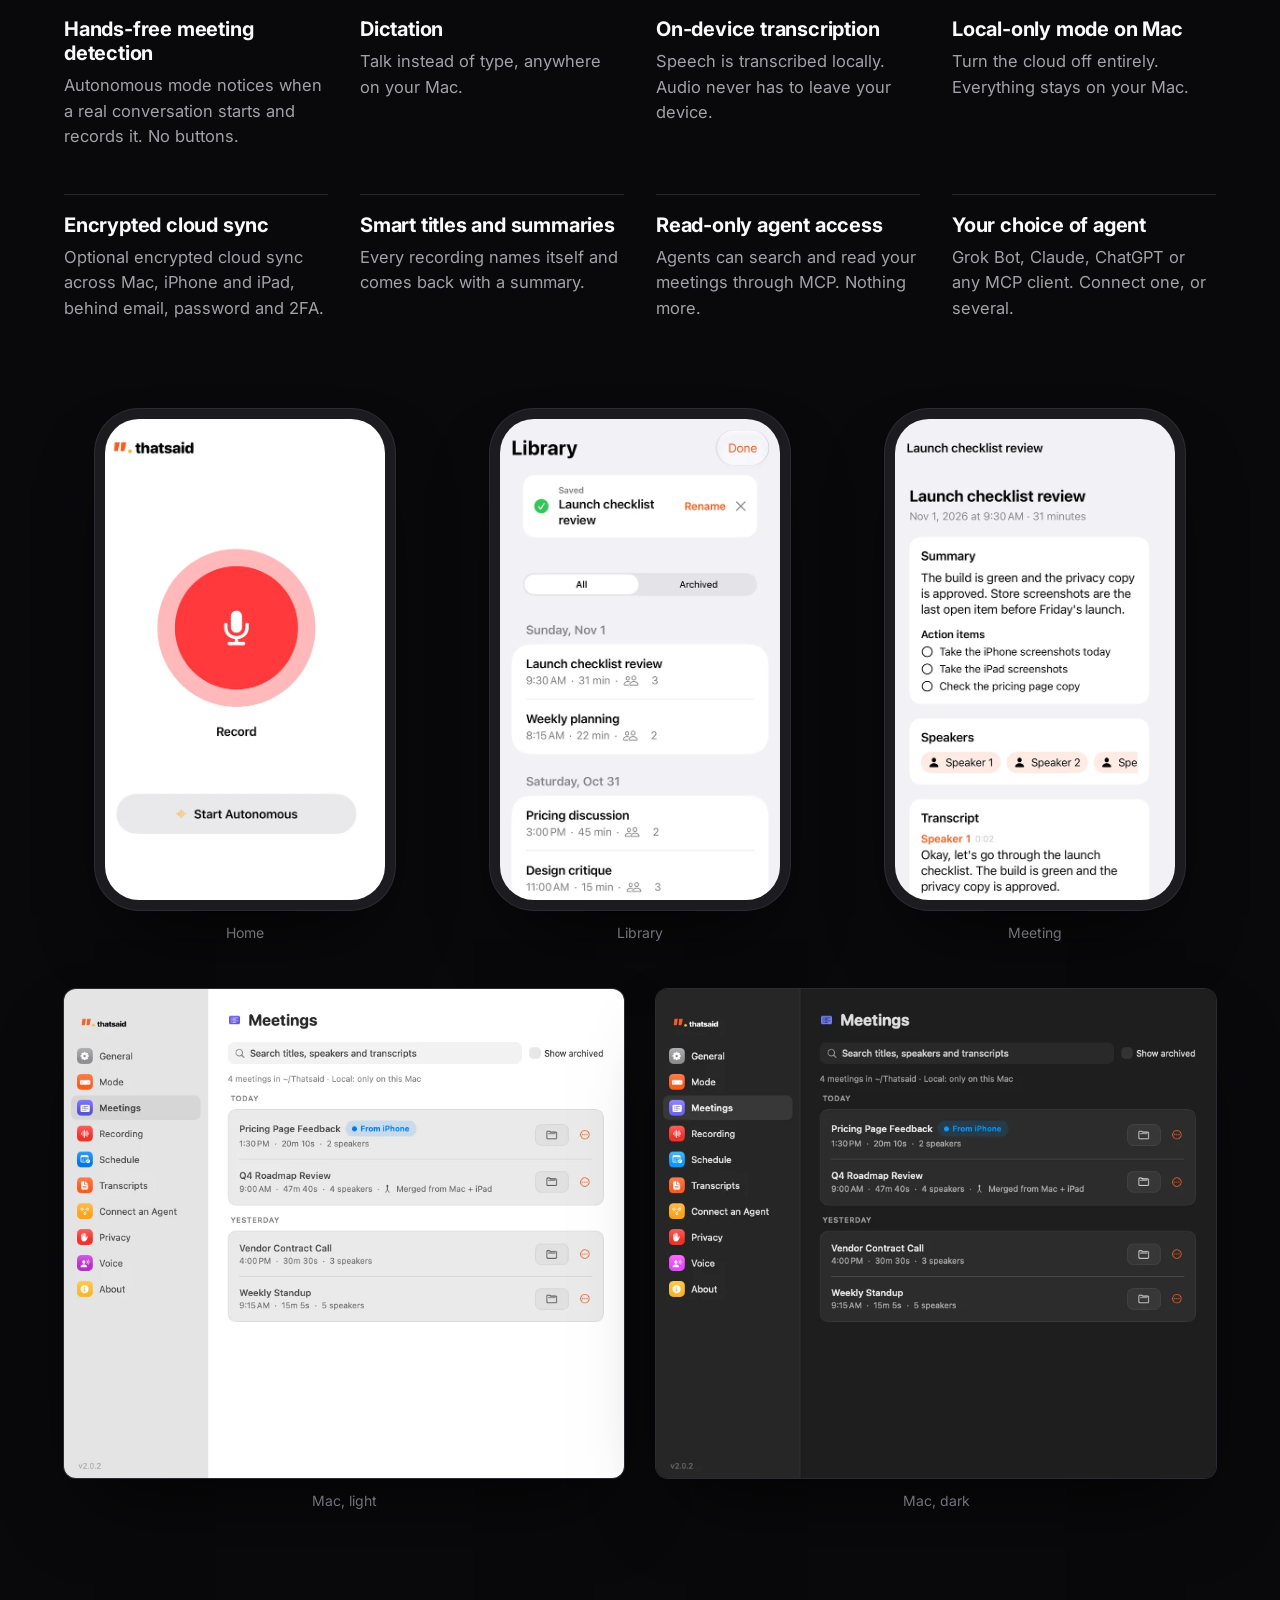
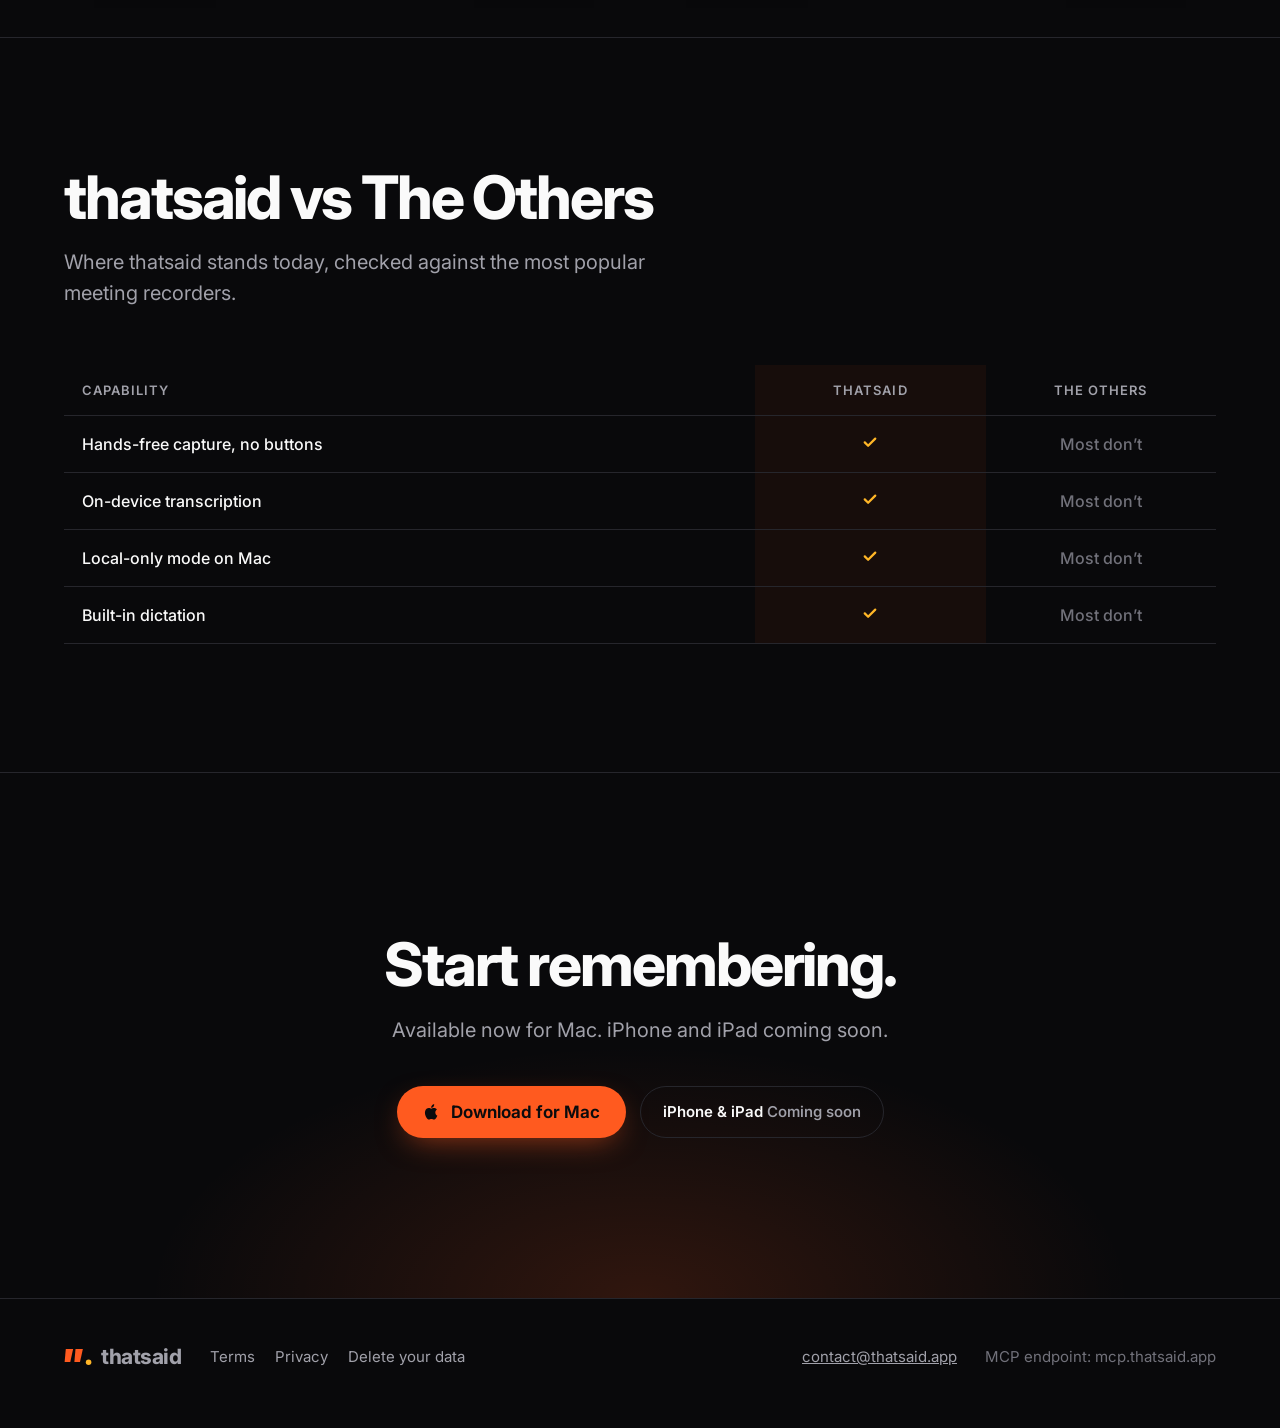
==== commit baf39335: "Add /terms, /privacy, /help/delete-data and footer legal links (placeholders: effective date, mailin" ====
--- a/index.html
+++ b/index.html
@@ -89,7 +89,7 @@
 
 <section id="download" class="dl"><div class="wrap"><h2 class="rv">Start remembering.</h2><p class="sub rv">Available now for Mac. iPhone and iPad coming soon.</p><div class="ctas rv"><a class="btn" href="https://github.com/saxxonm/thatsaid-releases/releases/latest/download/thatsaid.dmg"><svg aria-hidden="true" width="18" height="18" viewBox="0 0 24 24" fill="currentColor"><path d="M16.4 12.6c0-2.6 2.1-3.8 2.2-3.9-1.2-1.8-3.1-2-3.7-2-1.6-.2-3.1.9-3.9.9-.8 0-2-.9-3.4-.9-1.7 0-3.3 1-4.2 2.6-1.8 3.1-.5 7.7 1.3 10.2.9 1.2 1.9 2.6 3.2 2.6 1.3-.1 1.8-.8 3.3-.8 1.6 0 2 .8 3.4.8 1.4 0 2.3-1.3 3.1-2.5 1-1.4 1.4-2.8 1.4-2.9-.1 0-2.7-1-2.7-4.1zM13.9 4.9c.7-.8 1.2-2 1-3.2-1 0-2.3.7-3 1.5-.7.8-1.2 2-1.1 3.1 1.2.1 2.4-.6 3.1-1.4z"/></svg>Download for Mac</a><span class="badge" role="img" aria-label="iPhone and iPad app: coming soon"><b>iPhone &amp; iPad</b>&nbsp;Coming soon</span></div></div></section>
 </main>
-<footer><div class="wrap frow"><a class="logo" href="#top" aria-label="thatsaid, back to top"><svg aria-hidden="true" focusable="false" width="28" height="28" xmlns="http://www.w3.org/2000/svg" viewBox="100 24 880 880"><g fill="#FF5A1F"><polygon points="156,210 387,210 297,618 120,618"/><polygon points="462,210 693,210 603,618 426,618"/></g><circle cx="873" cy="630" r="87" fill="#FFB627"/></svg><span>thatsaid</span></a><a href="mailto:contact@thatsaid.app">contact@thatsaid.app</a><span class="mut">MCP endpoint: mcp.thatsaid.app</span></div></footer>
+<footer><div class="wrap frow"><a class="logo" href="#top" aria-label="thatsaid, back to top"><svg aria-hidden="true" focusable="false" width="28" height="28" xmlns="http://www.w3.org/2000/svg" viewBox="100 24 880 880"><g fill="#FF5A1F"><polygon points="156,210 387,210 297,618 120,618"/><polygon points="462,210 693,210 603,618 426,618"/></g><circle cx="873" cy="630" r="87" fill="#FFB627"/></svg><span>thatsaid</span></a><nav aria-label="Legal" style="display:flex;gap:20px;flex-wrap:wrap"><a href="/terms/" style="text-decoration:none">Terms</a><a href="/privacy/" style="text-decoration:none">Privacy</a><a href="/help/delete-data/" style="text-decoration:none">Delete your data</a></nav><a href="mailto:contact@thatsaid.app">contact@thatsaid.app</a><span class="mut">MCP endpoint: mcp.thatsaid.app</span></div></footer>
 <script>(function(){
 var d=document,h=d.documentElement,w=window;
 var reduce=w.matchMedia('(prefers-reduced-motion: reduce)').matches;
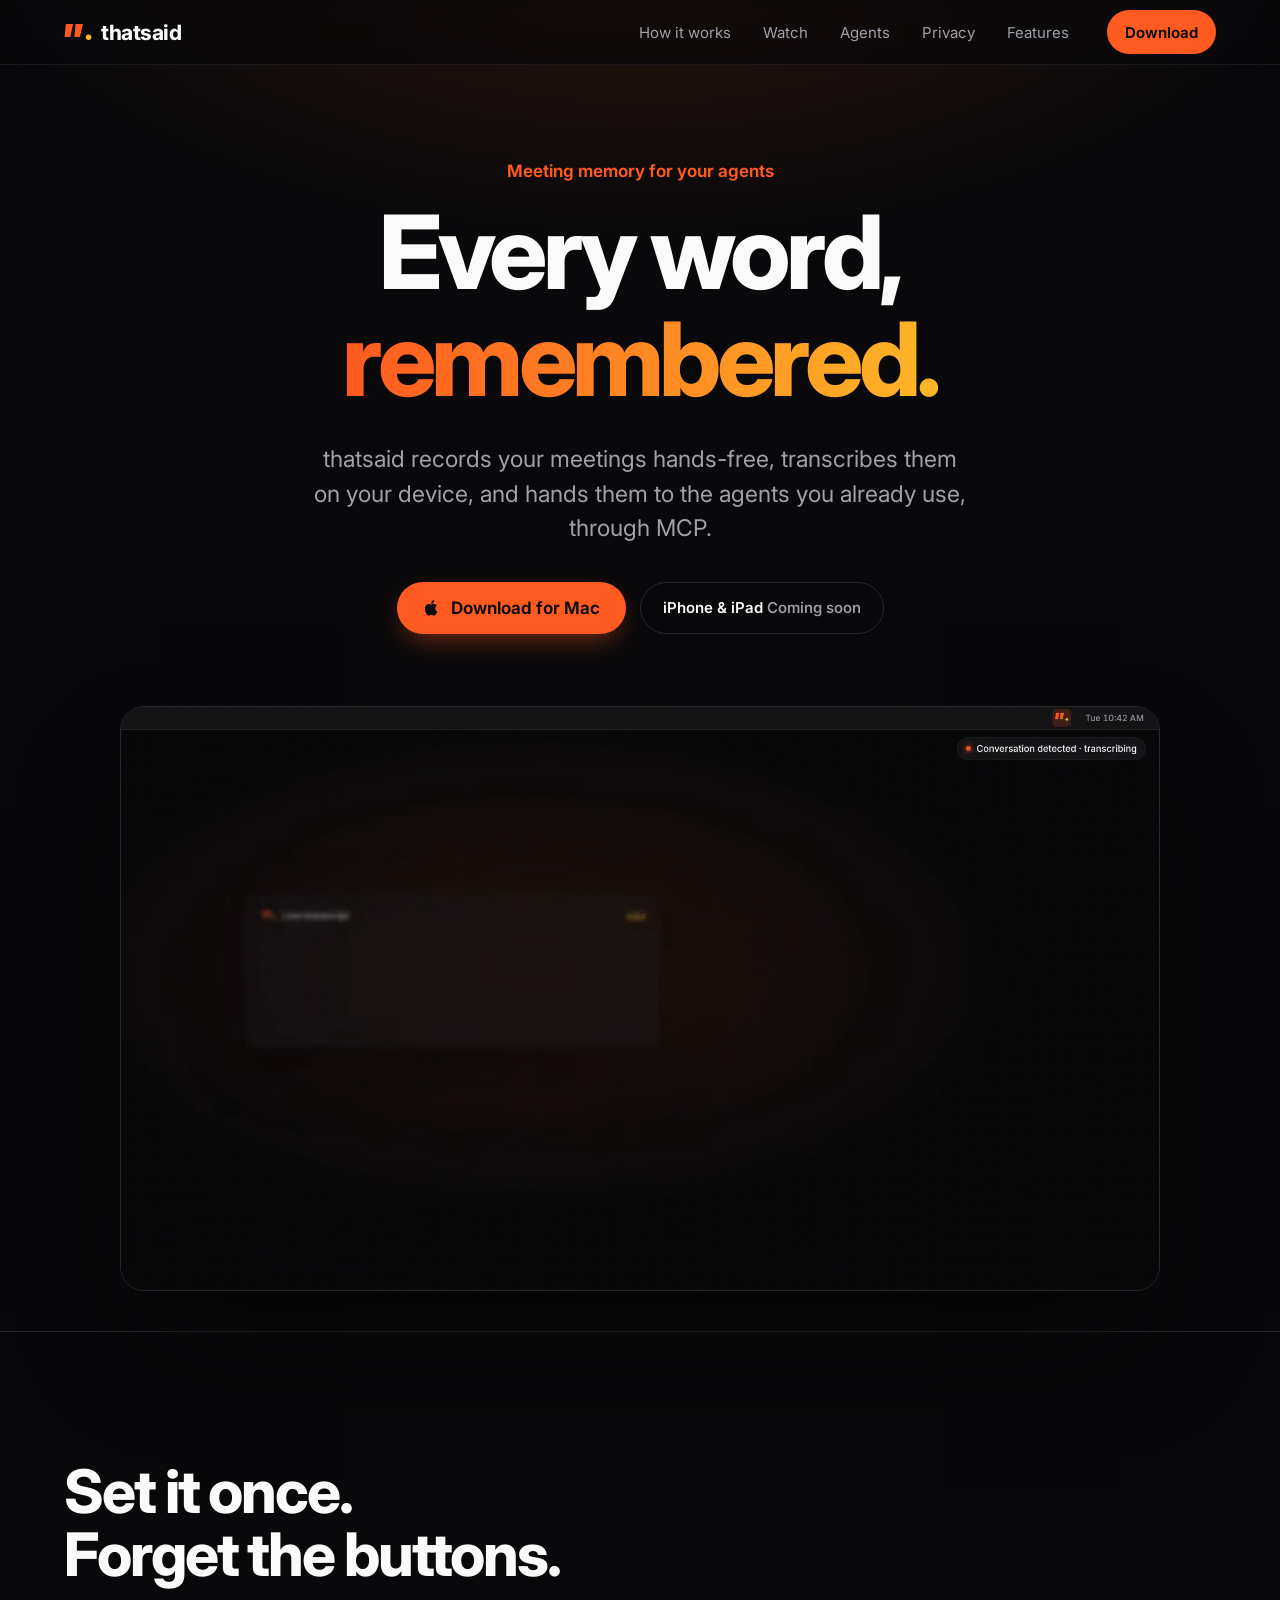
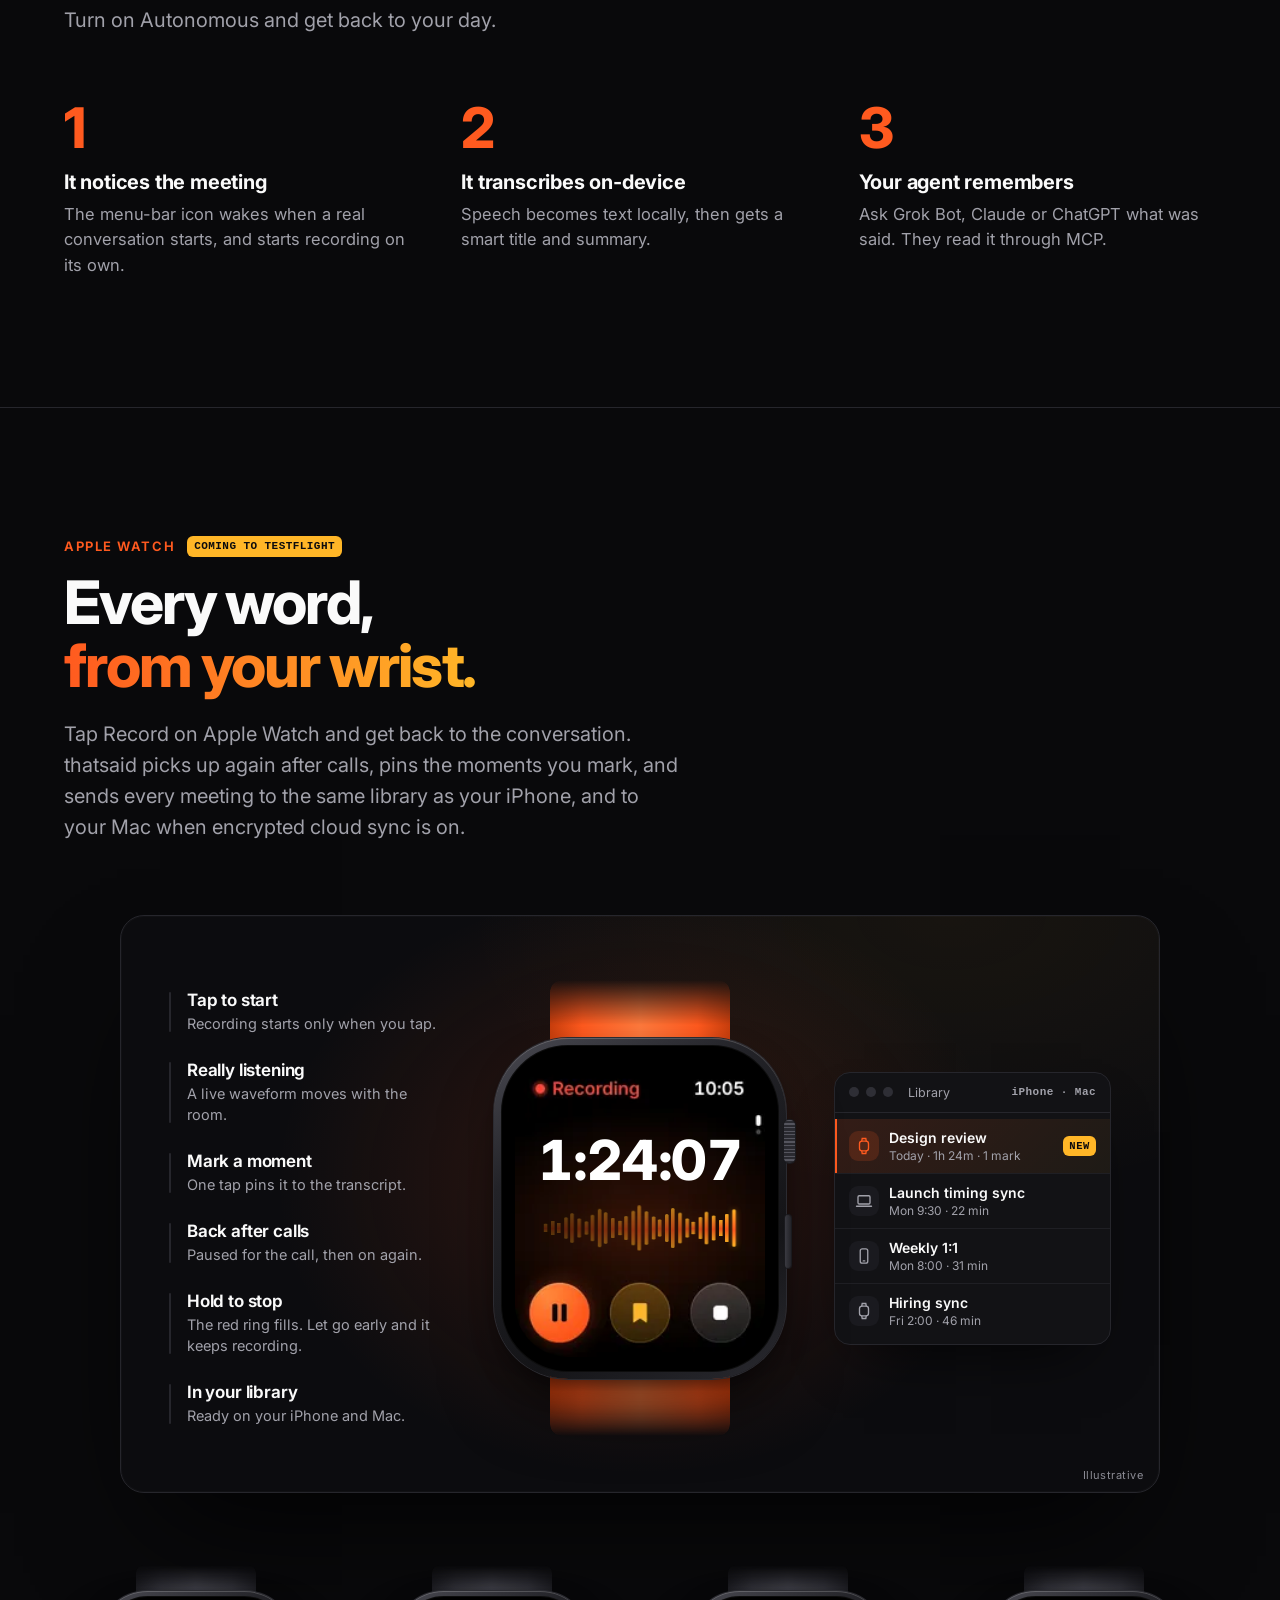
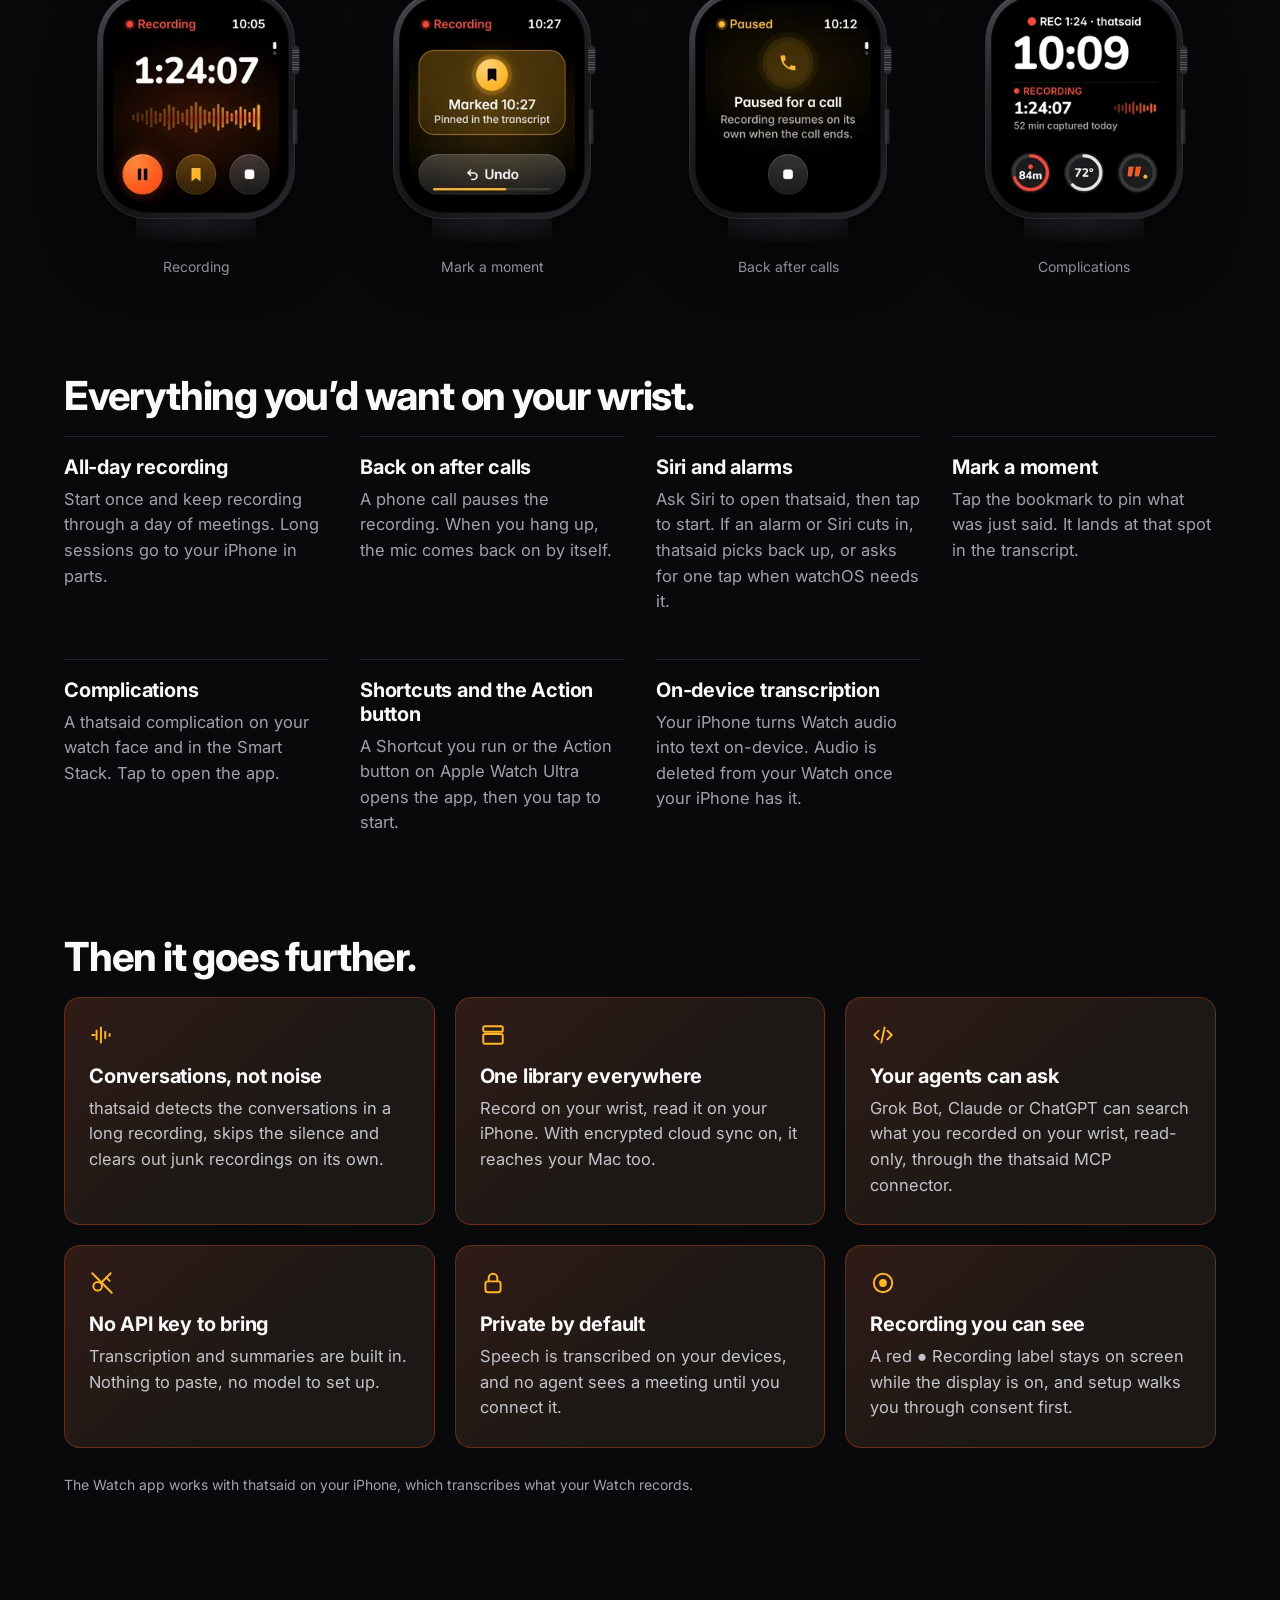
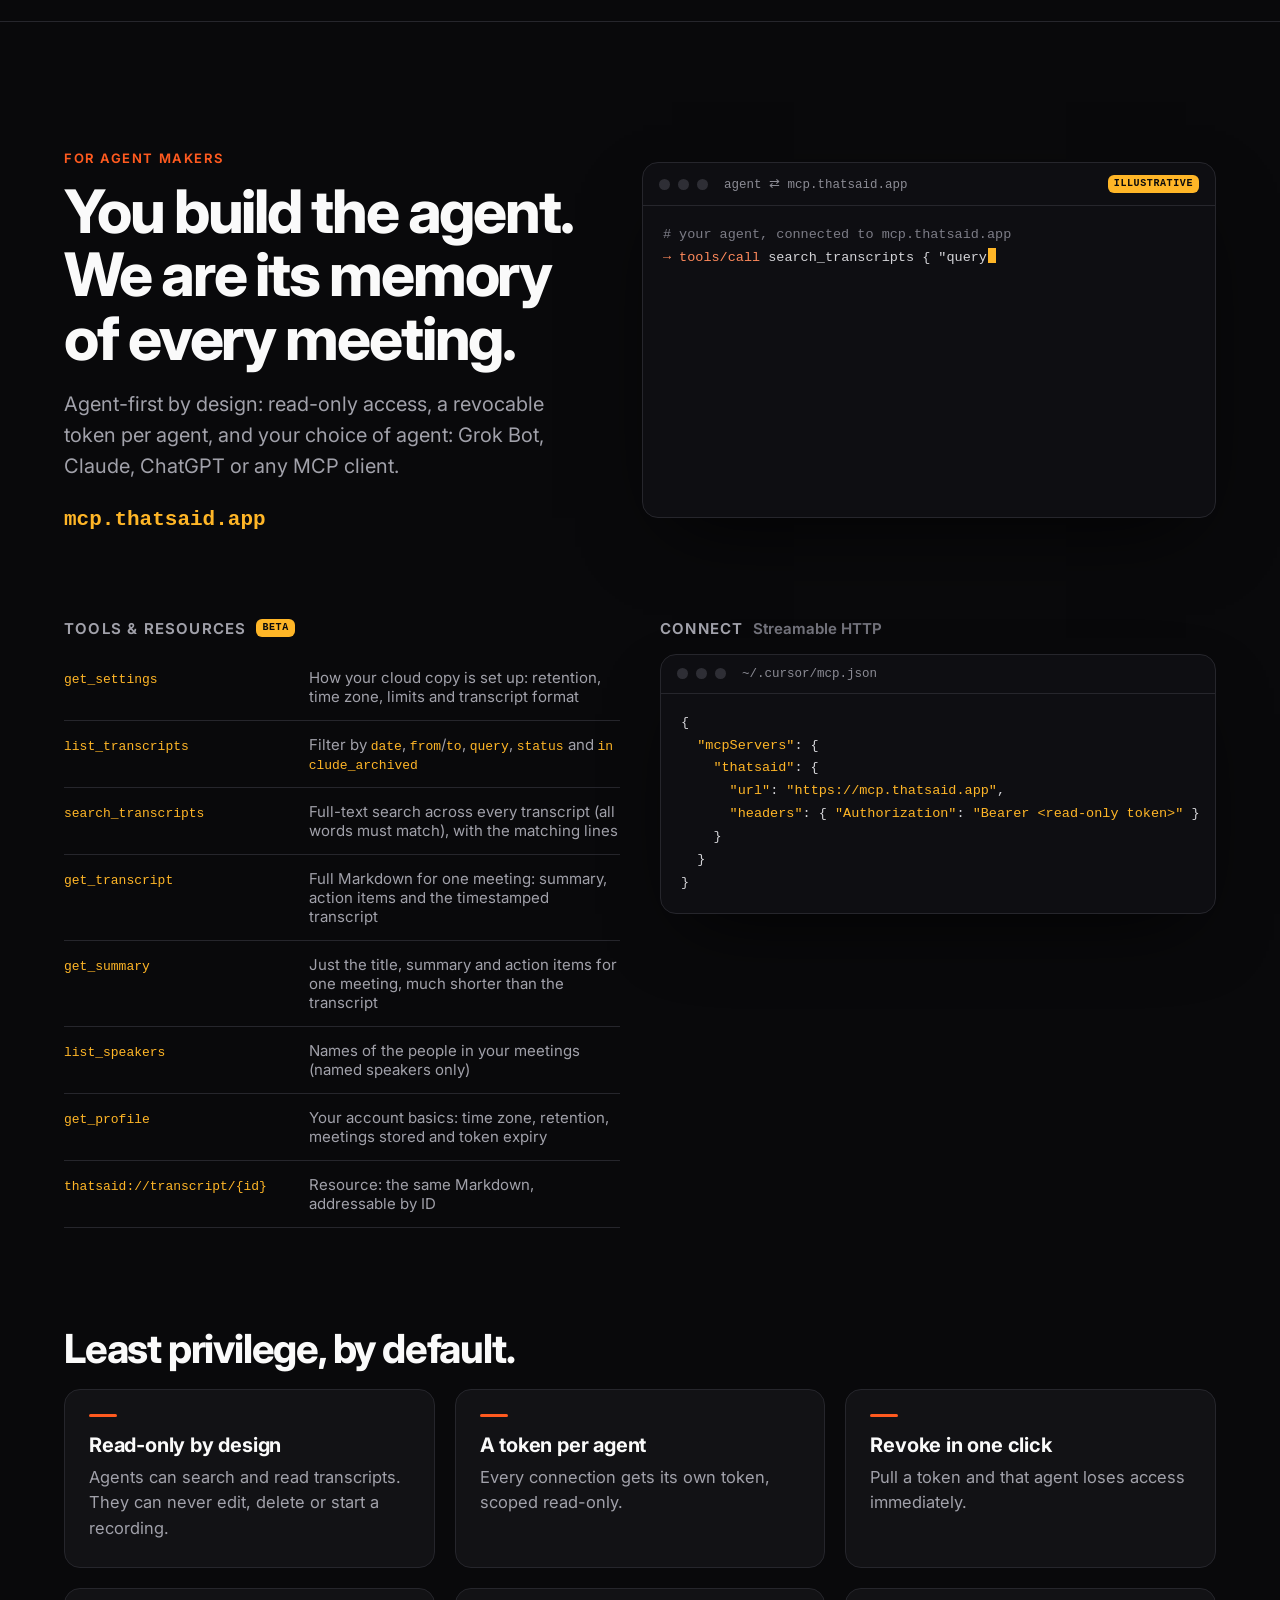
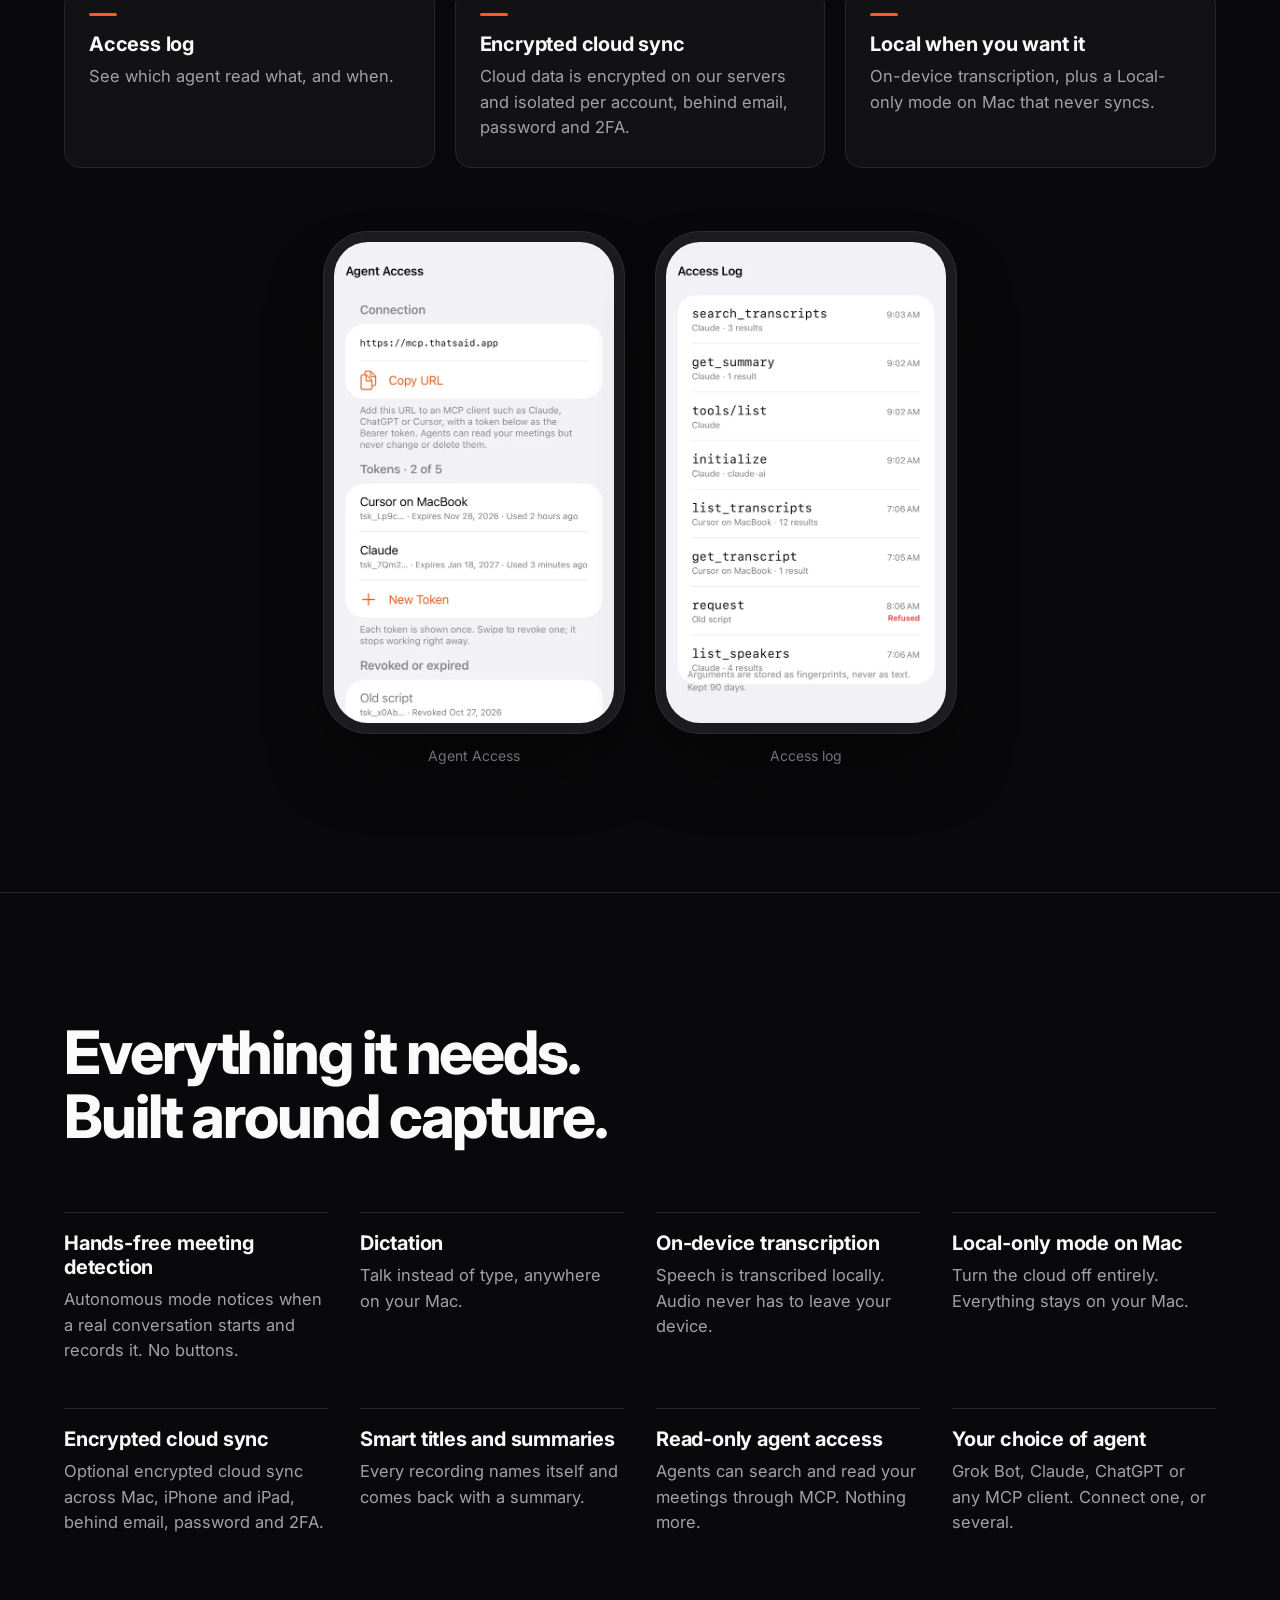
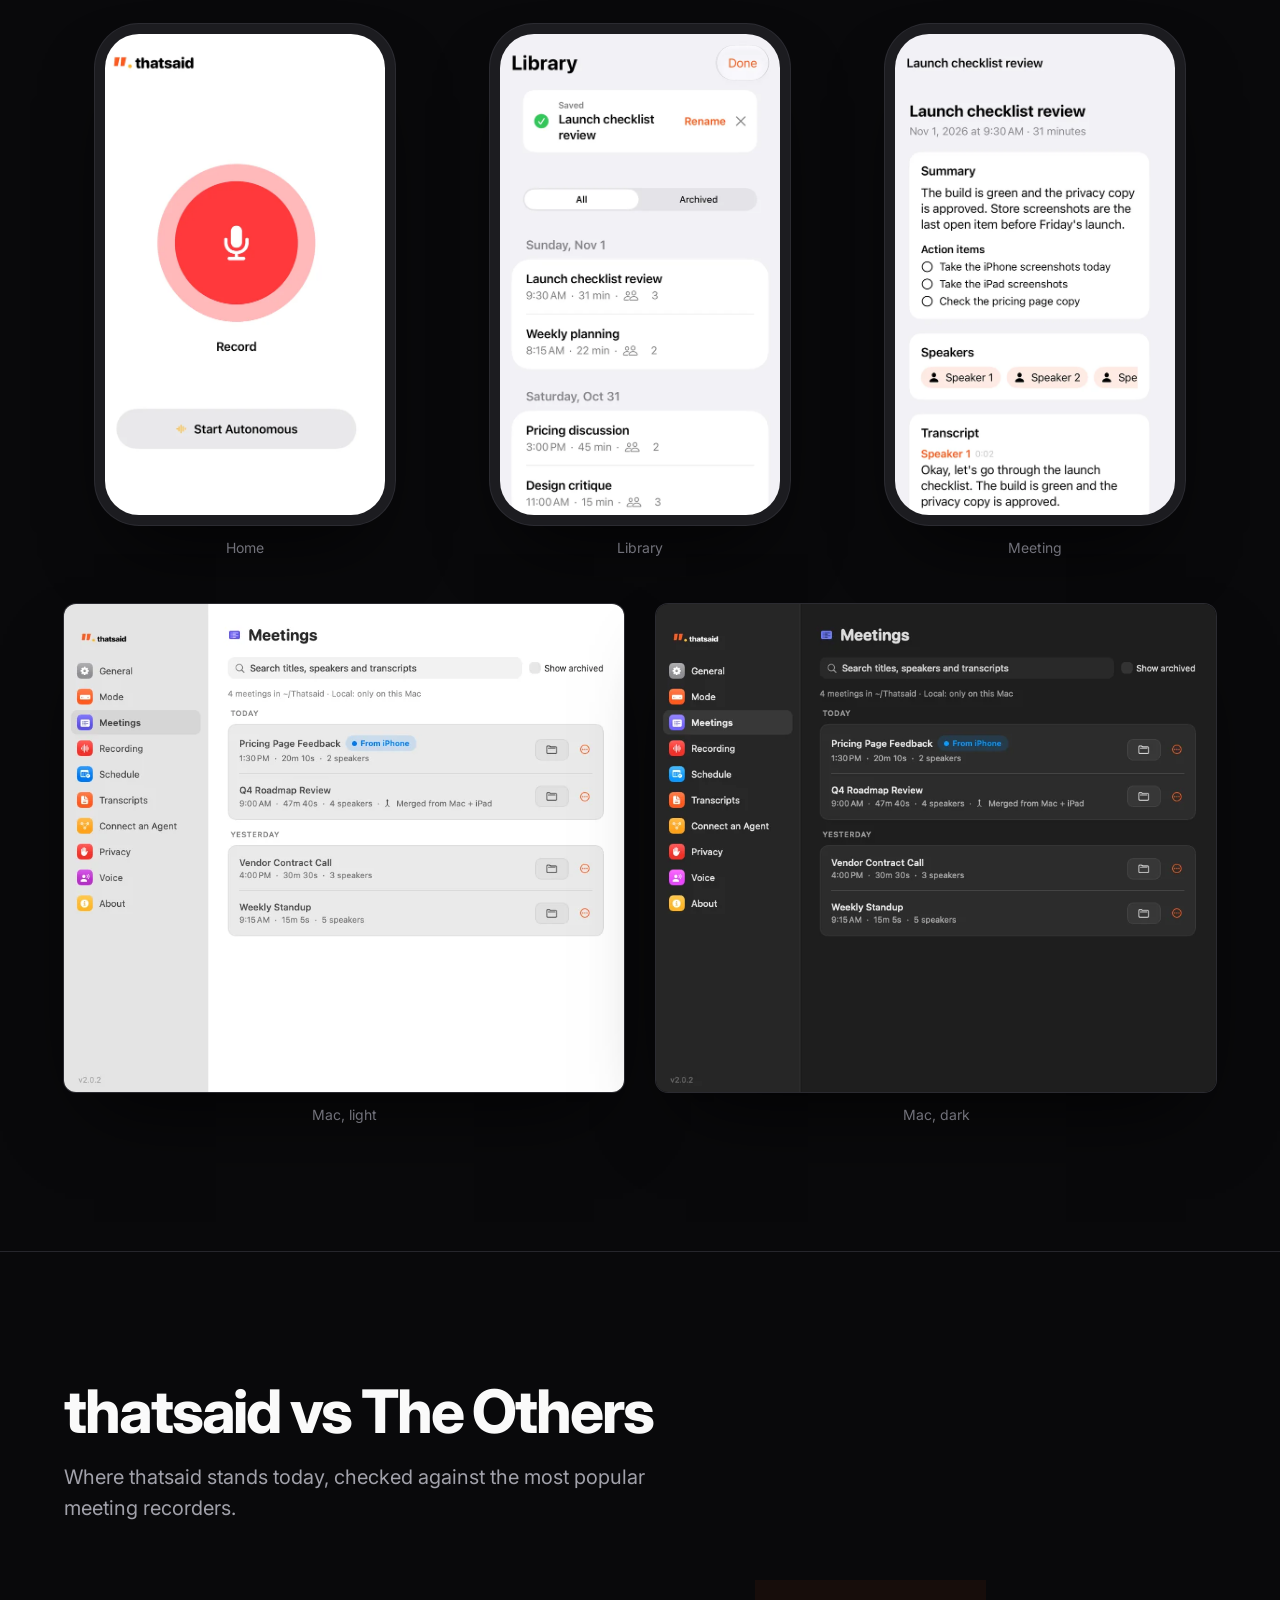
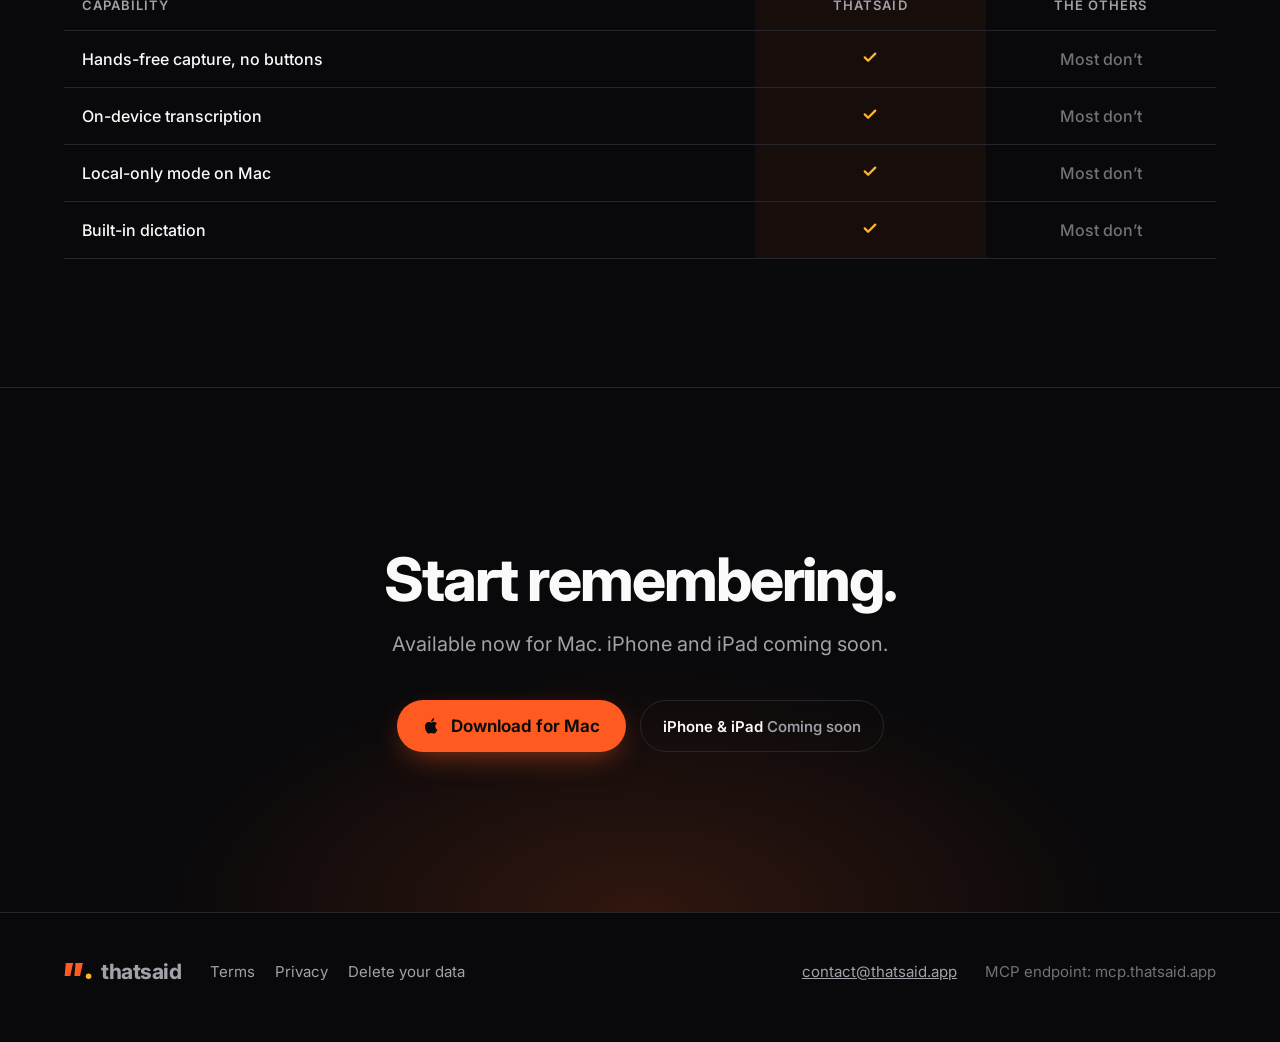
==== commit ee2a1b6f: "Landing page: add Apple Watch section (Coming to TestFlight) Adds a Watch nav link and a #watch sect" ====
--- a/index.html
+++ b/index.html
@@ -6,9 +6,56 @@
 <meta name="twitter:card" content="summary_large_image"><meta name="twitter:title" content="thatsaid"><meta name="twitter:description" content="The meeting memory your agents plug into."><meta name="twitter:image" content="https://thatsaid.app/og.png">
 <link rel="icon" href="favicon.ico" sizes="48x48"><link rel="icon" href="favicon.svg" type="image/svg+xml"><link rel="apple-touch-icon" href="apple-touch-icon.png"><link rel="manifest" href="site.webmanifest"><meta name="theme-color" content="#09090B"><meta name="color-scheme" content="dark">
 <link rel="preload" href="assets/inter-latin.woff2" as="font" type="font/woff2" crossorigin>
-<style>@font-face{font-family:Inter;src:url(assets/inter-latin.woff2) format('woff2');font-weight:100 900;font-display:swap}:root{--bg:#09090B;--s1:#121215;--s2:#1A1A1F;--line:#26262C;--fg:#FAFAFA;--mut:#A1A1AA;--dim:#71717A;--or:#FF5A1F;--am:#FFB627;--mono:ui-monospace,SFMono-Regular,"SF Mono",Menlo,monospace;--ease:cubic-bezier(.2,.7,.2,1)}*{box-sizing:border-box;margin:0;padding:0}html{background:var(--bg);color:var(--fg);font-family:-apple-system,BlinkMacSystemFont,"SF Pro Text",Inter,"Segoe UI",sans-serif;-webkit-font-smoothing:antialiased;scroll-behavior:smooth;-webkit-text-size-adjust:100%}body{overflow-x:hidden;background:radial-gradient(1000px 520px at 50% -120px,rgba(255,90,31,.16),transparent 70%)}a{color:inherit}img{max-width:100%;display:block;height:auto}ul,ol{list-style:none}code,pre{font-family:var(--mono)}.wrap{max-width:1200px;margin:0 auto;padding:0 24px}.skip{position:absolute;left:-999px;top:8px;background:var(--fg);color:var(--bg);padding:12px 16px;border-radius:8px;z-index:9}.skip:focus{left:8px}.sr{position:absolute;width:1px;height:1px;overflow:hidden;clip:rect(0 0 0 0);white-space:nowrap}:focus-visible{outline:3px solid var(--am);outline-offset:3px;border-radius:6px}.nav{position:sticky;top:0;z-index:5;background:rgba(9,9,11,.72);backdrop-filter:saturate(1.4) blur(14px);-webkit-backdrop-filter:saturate(1.4) blur(14px);border-bottom:1px solid rgba(38,38,44,.6)}.navrow{display:flex;align-items:center;gap:24px;height:64px}.logo{display:flex;align-items:center;gap:9px;text-decoration:none;font-weight:750;font-size:21px;letter-spacing:-.02em;min-height:44px}.logo svg{width:28px;height:28px}.nav nav{margin-left:auto}.nav ul{display:flex;gap:4px}.nav ul a{display:flex;align-items:center;min-height:44px;padding:0 14px;color:var(--mut);text-decoration:none;font-size:15px;border-radius:999px}.nav ul a:hover{color:var(--fg)}.btn{display:inline-flex;align-items:center;justify-content:center;gap:10px;min-height:52px;padding:0 26px;border-radius:999px;background:var(--or);color:#0B0B0D;font-weight:650;font-size:17px;text-decoration:none;transition:transform .2s var(--ease),box-shadow .2s;box-shadow:0 10px 30px -10px rgba(255,90,31,.6)}.btn:hover{transform:translateY(-1px);box-shadow:0 14px 36px -10px rgba(255,90,31,.75)}.btn.sm{min-height:44px;padding:0 18px;font-size:15px;box-shadow:none}.badge{display:inline-flex;align-items:center;min-height:52px;padding:0 22px;border-radius:999px;border:1px solid var(--line);color:var(--mut);font-size:15px;font-weight:550}.badge b{color:var(--fg);font-weight:600}.ctas{display:flex;gap:14px;justify-content:center;flex-wrap:wrap}.ph{display:inline-block;font:600 11px/1 var(--mono);letter-spacing:.06em;text-transform:uppercase;color:#0B0B0D;background:var(--am);border-radius:6px;padding:5px 7px;vertical-align:middle}.ph.sm{font-size:10px;padding:4px 6px}.hero{text-align:center;padding:96px 0 40px}.eyebrow{color:var(--or);font-weight:650;font-size:17px;margin-bottom:18px}h1{font-size:clamp(46px,8vw,108px);line-height:1.04;letter-spacing:-.045em;font-weight:780;padding-bottom:.06em}h1 span{background:linear-gradient(90deg,var(--or),var(--am));-webkit-background-clip:text;background-clip:text;color:transparent}.lead{font-size:clamp(18px,2vw,23px);color:var(--mut);max-width:660px;margin:24px auto 36px;line-height:1.5}.stage{position:relative;max-width:1040px;aspect-ratio:1040/600;margin:72px auto 0;border-radius:24px;overflow:hidden;background:radial-gradient(700px 400px at 30% 0%,rgba(255,90,31,.10),transparent 70%),#0C0C0F;border:1px solid var(--line);box-shadow:0 60px 120px -40px rgba(0,0,0,.9),0 0 0 1px rgba(255,255,255,.02) inset;text-align:left}.live{position:absolute;inset:0;font-size:15px}.mbar{position:absolute;left:0;right:0;top:0;height:34px;display:flex;align-items:center;gap:16px;padding:0 16px;background:rgba(255,255,255,.05);border-bottom:1px solid rgba(255,255,255,.06);font-size:13px;color:#D4D4D8}.mbar .apple{width:12px;height:14px;border-radius:3px;background:#D4D4D8;opacity:.7}.mmenu{opacity:.75}.mright{margin-left:auto;display:flex;align-items:center;gap:16px}.mic{position:relative;display:flex;align-items:center;color:#fff;opacity:1}.mbi{width:18px;height:18px}.mic .dot{position:absolute;right:-3px;top:-1px;width:7px;height:7px;border-radius:50%;background:var(--am);box-shadow:0 0 0 0 rgba(255,182,39,.6);animation:pulse 1.6s infinite}@keyframes pulse{70%{box-shadow:0 0 0 8px rgba(255,182,39,0)}100%{box-shadow:0 0 0 0 rgba(255,182,39,0)}}.pop{position:absolute;right:62px;top:44px;display:flex;gap:12px;align-items:center;background:rgba(28,28,33,.92);border:1px solid #33333B;border-radius:14px;padding:12px 16px;box-shadow:0 20px 40px -12px rgba(0,0,0,.7);z-index:2}.pop b{display:block;font-size:14px}.pop span{font-size:12.5px;color:var(--mut)}.rec{width:10px;height:10px;border-radius:50%;background:var(--or);animation:blink 1.4s infinite}@keyframes blink{50%{opacity:.3}}.win{position:absolute;top:70px;bottom:28px;background:var(--s1);border:1px solid var(--line);border-radius:16px;overflow:hidden}.win.tx{left:28px;width:57%}.win.ag{right:28px;width:calc(43% - 84px)}.wbar{display:flex;align-items:center;gap:7px;height:40px;padding:0 14px;border-bottom:1px solid var(--line);font-size:12.5px;color:var(--mut)}.wbar i{width:10px;height:10px;border-radius:50%;background:#2E2E35}.wt{margin-left:8px}.pill{margin-left:auto;font:700 11px var(--mono);color:var(--or);border:1px solid rgba(255,90,31,.4);border-radius:999px;padding:3px 8px}.title{margin:16px 18px 4px;padding:14px 16px;border-radius:12px;background:linear-gradient(135deg,rgba(255,90,31,.14),rgba(255,182,39,.06));border:1px solid rgba(255,90,31,.28)}.title small{font-size:11px;letter-spacing:.1em;text-transform:uppercase;color:var(--am);font-weight:650}.title b{display:block;font-size:19px;margin:4px 0 4px;letter-spacing:-.01em}.title p{font-size:13.5px;color:#C4C4CC;line-height:1.45}.tx ol{padding:4px 18px}.tx li{display:grid;grid-template-columns:86px 1fr;gap:10px;padding:9px 0;border-top:1px solid #1f1f24;line-height:1.45}.tx li b{color:var(--am);font-weight:600;font-size:13px;padding-top:1px}.msgs{padding:16px;display:flex;flex-direction:column;gap:12px}.msgs .q{align-self:flex-end;background:var(--s2);border:1px solid #2c2c33;border-radius:14px 14px 4px 14px;padding:10px 13px;max-width:92%;line-height:1.4}.msgs .call{font:12px/1.5 var(--mono);color:var(--dim)}.msgs .call code{color:var(--am)}.msgs .a{border-left:2px solid var(--or);padding:2px 0 2px 12px;line-height:1.5}.msgs .a em{display:block;font-style:normal;color:var(--mut);font-size:13px;margin-top:6px}.illus{position:absolute;right:16px;bottom:7px;font-size:11px;color:var(--dim);letter-spacing:.04em}.poster,.vloop{display:none;position:absolute;inset:0;width:100%;height:100%}.poster img{width:100%;height:100%;object-fit:cover}.vloop{object-fit:cover;background:#0C0C0F}.stage.vid .vloop{display:block}.stage.vid .live{visibility:hidden}.js .stage.anim [data-at]{opacity:0;transform:translateY(8px);transition:opacity .45s var(--ease),transform .45s var(--ease)}.js .stage.anim .win{opacity:.4;transition:opacity .5s}.js .stage.anim [data-at].in{opacity:1;transform:none}.js .stage.anim.s1 .tx,.js .stage.anim.s7 .ag{opacity:1}.js .stage.anim .pop.out{opacity:0;transform:translateY(-6px)}.js .stage.anim.reset *{transition-duration:.5s!important}section{padding:128px 0}section+section{border-top:1px solid var(--line)}h2{font-size:clamp(34px,5vw,60px);letter-spacing:-.035em;line-height:1.06;font-weight:760;max-width:860px}.sub{font-size:20px;color:var(--mut);max-width:620px;margin-top:18px;line-height:1.55}.lbl{font-size:13px;letter-spacing:.12em;text-transform:uppercase;color:var(--or);font-weight:650;margin-bottom:14px}.steps{display:grid;grid-template-columns:repeat(3,1fr);gap:40px;margin-top:64px;counter-reset:s}.steps b{display:block;font-size:56px;color:var(--or);font-weight:780;letter-spacing:-.04em;line-height:1}h3{font-size:20px;letter-spacing:-.01em;margin:14px 0 8px}.steps p,.f p,.pv p{color:var(--mut);line-height:1.55;font-size:16.5px}.agrid{display:grid;grid-template-columns:1fr 1.1fr;gap:56px;align-items:center}.url{margin-top:26px}.url code{font-size:21px;font-weight:600;color:var(--am)}.term{background:#0E0E12;border:1px solid var(--line);border-radius:16px;overflow:hidden;box-shadow:0 30px 80px -30px rgba(0,0,0,.9);font-size:13.5px;line-height:1.7;min-width:0}.tbar{display:flex;gap:8px;align-items:center;padding:12px 16px;border-bottom:1px solid var(--line);color:#8B8B94;font:12.5px var(--mono)}.tbar i{width:11px;height:11px;border-radius:50%;background:#2E2E35}.tbar span:first-of-type{margin-left:8px}.tbar .ph{margin-left:auto}.term pre{padding:18px 20px;overflow-x:auto;white-space:pre;color:#D4D4D8;-webkit-overflow-scrolling:touch}.k{color:#FF8A5C}.s{color:var(--am)}.c{color:#7C7C86}.g{color:#7EE2A8}.caret{display:none}.js .term.typing .caret{display:inline-block;width:8px;height:1.1em;background:var(--am);vertical-align:-2px;margin-left:1px;animation:blink 1s steps(1) infinite}.js .term.pending .res,.js .term.typing .res{opacity:0}.res{transition:opacity .5s}.tools{display:grid;grid-template-columns:1fr 1fr;gap:40px;margin-top:88px;align-items:start}.mini{font-size:15px;letter-spacing:.08em;text-transform:uppercase;color:var(--mut);font-weight:650;margin:0 0 16px;display:flex;gap:10px;align-items:center;flex-wrap:wrap}.tt{width:100%;border-collapse:collapse;font-size:15px}.tt td{padding:14px 0;border-bottom:1px solid var(--line);vertical-align:top}.tt td:first-child{width:44%}.tt code{color:var(--am);font-size:14px}.tt td:last-child{color:var(--mut)}.priv-h{margin-top:96px;font-size:clamp(28px,3.4vw,40px);text-transform:none;letter-spacing:-.03em;color:var(--fg);font-weight:740}.pvgrid{display:grid;grid-template-columns:repeat(3,1fr);gap:20px;margin-top:8px}.pv{background:var(--s1);border:1px solid var(--line);border-radius:16px;padding:24px 24px 26px;position:relative}.pv::before{content:"";display:block;width:28px;height:3px;border-radius:3px;background:var(--or)}.pv h3{margin-top:16px}.fgrid{display:grid;grid-template-columns:repeat(4,1fr);gap:44px 32px;margin-top:64px}.f{border-top:1px solid var(--line);padding-top:18px}.f h3{margin-top:0}.shots{display:grid;grid-template-columns:repeat(3,1fr);gap:32px;margin-top:88px;align-items:end}figure{margin:0}figcaption{text-align:center;color:var(--dim);font-size:14px;margin-top:14px}.phone{border-radius:44px;padding:10px;background:#1c1c20;box-shadow:0 0 0 1px #2b2b31,0 40px 80px -30px rgba(0,0,0,.8);max-width:300px;margin:0 auto}.phone img{border-radius:34px}.ph-box{aspect-ratio:473/1024;max-width:300px;margin:0 auto;border-radius:24px;border:1.5px dashed #4a4a52;display:grid;place-items:center;text-align:center;color:#A1A1AA;font:600 13px/1.5 var(--mono);background:repeating-linear-gradient(135deg,#111114 0 12px,#0d0d10 12px 24px);padding:20px}.ph-box small{color:var(--dim);font-weight:500}.note{margin-top:28px;color:var(--dim);font-size:14px;display:flex;gap:10px;align-items:center;flex-wrap:wrap}.tablewrap{margin-top:56px;overflow-x:auto}.cmp{width:100%;border-collapse:collapse;font-size:16px}.cmp th,.cmp td{padding:17px 18px;border-bottom:1px solid var(--line);text-align:left;font-weight:500}.cmp thead th{font-size:13px;letter-spacing:.08em;text-transform:uppercase;color:var(--mut);font-weight:600}.cmp td,.cmp thead th:nth-child(n+2){text-align:center;width:20%}.cmp td.y{color:var(--am);font-weight:650}.cmp td.y span{font-size:9px;vertical-align:2px}.cmp td.n{color:var(--dim)}.cmp thead th:nth-child(2),.cmp td.y{background:rgba(255,90,31,.06)}.dl{text-align:center;padding:160px 0;background:radial-gradient(700px 360px at 50% 100%,rgba(255,90,31,.16),transparent 70%)}.dl h2,.dl .sub{margin-left:auto;margin-right:auto}.dl .ctas{margin-top:40px}footer{border-top:1px solid var(--line);padding:36px 0 48px;color:var(--mut);font-size:15px}.frow{display:flex;align-items:center;gap:28px;flex-wrap:wrap}.frow a[href^=mailto]{display:inline-flex;align-items:center;min-height:44px;margin-left:auto}.mut{color:var(--dim)}.js.rvon .rv{opacity:0;transform:translateY(18px);transition:opacity .7s var(--ease),transform .7s var(--ease)}.js.rvon .rv.seen{opacity:1;transform:none}@media (max-width:1000px){.nav ul{display:none}.nav .btn.sm{margin-left:auto}.agrid,.tools{grid-template-columns:1fr;gap:40px}.pvgrid{grid-template-columns:1fr 1fr}.fgrid{grid-template-columns:1fr 1fr}.steps{grid-template-columns:1fr;gap:36px}section{padding:96px 0}.hero{padding-top:72px}.stage{aspect-ratio:auto;height:560px}.win.tx{width:calc(60% - 20px)}.win.ag{width:calc(40% - 36px)}.live{font-size:14px}.mmenu{display:none}}@media (max-width:600px){.wrap{padding:0 20px}.hero{padding:56px 0 24px}.lead{margin:20px auto 28px}.ctas .btn,.ctas .badge{width:100%}.stage{height:auto;aspect-ratio:1080/1350;margin-top:48px;border-radius:20px}.stage .live{display:none}.stage .poster{display:block}section{padding:80px 0}.sub{font-size:18px}.pvgrid,.fgrid{grid-template-columns:1fr}.fgrid{gap:28px}.shots{grid-template-columns:1fr 1fr;gap:16px}.shots figure:last-child{grid-column:1/-1}.shots figure:last-child .ph-box{aspect-ratio:16/10;max-width:none}.phone{border-radius:30px;padding:6px}.phone img{border-radius:24px}.term{font-size:11.5px}.term pre{padding:14px}.tt td:first-child{width:auto;padding-right:12px}.cmp{font-size:14px}.cmp th,.cmp td{padding:13px 8px}.cmp thead th{font-size:11px;letter-spacing:.04em}.frow{flex-direction:column;align-items:flex-start;gap:8px}.frow a[href^=mailto]{margin-left:0}.dl{padding:112px 0}}.lowpower .stage .live{display:none}.lowpower .stage .poster{display:block}@media (prefers-reduced-motion:reduce){*,*::before,*::after{animation:none!important;transition:none!important;scroll-behavior:auto!important}}.stage.stack{aspect-ratio:1080/1350;height:auto;max-width:540px}.stage.stack .live{display:block;font-size:14px}.stage.stack .poster{display:none}.stage.stack .mmenu{display:none}.stage.stack .win{position:absolute;left:18px;right:18px;width:auto}.stage.stack .win.tx{top:62px;bottom:auto;height:385px}.stage.stack .win.ag{top:463px;bottom:26px}.stage.stack .pop{right:18px;top:40px}.stage.stack .tx li{grid-template-columns:76px 1fr;padding:7px 0}.stage.stack .title{margin:12px 14px 2px;padding:11px 13px}.stage.stack .title b{font-size:17px}.stage.stack .tx ol{padding:2px 14px}.stage:not(.anim) .pop{display:none}.stage{aspect-ratio:1040/540}.stage.stack{aspect-ratio:1080/1350}.stage.stack .win.tx{height:350px}.stage.stack .win.ag{top:426px}@media (max-width:600px){.stage{aspect-ratio:1080/1350}}@media (min-width:601px) and (max-width:1000px){.stage{aspect-ratio:auto;height:500px}}.stage.vid{aspect-ratio:16/9;height:auto}@media (max-width:600px){.stage.vid{aspect-ratio:1080/1350}}.tt code{word-break:break-all}.tt td code{font-size:13px}.tools>div{min-width:0}.tt{table-layout:fixed}.tt td{overflow-wrap:anywhere}@media (max-width:600px){.tt td:first-child{width:42%}}.macwin{border-radius:12px;overflow:hidden;box-shadow:0 0 0 1px #2b2b31,0 40px 80px -30px rgba(0,0,0,.8)}.shots.mac2{grid-template-columns:1fr 1fr;margin-top:48px;align-items:start}.shots.pshots{grid-template-columns:repeat(2,minmax(0,300px));justify-content:center;margin-top:64px}@media (max-width:600px){.shots{grid-template-columns:1fr 1fr}.shots:not(.mac2):not(.pshots) figure:last-child{grid-column:auto}.shots.mac2{grid-template-columns:1fr}.shots.pshots{grid-template-columns:1fr 1fr}}</style><script>document.documentElement.classList.add('js')</script></head>
+<style>@font-face{font-family:Inter;src:url(assets/inter-latin.woff2) format('woff2');font-weight:100 900;font-display:swap}:root{--bg:#09090B;--s1:#121215;--s2:#1A1A1F;--line:#26262C;--fg:#FAFAFA;--mut:#A1A1AA;--dim:#71717A;--or:#FF5A1F;--am:#FFB627;--mono:ui-monospace,SFMono-Regular,"SF Mono",Menlo,monospace;--ease:cubic-bezier(.2,.7,.2,1)}*{box-sizing:border-box;margin:0;padding:0}html{background:var(--bg);color:var(--fg);font-family:-apple-system,BlinkMacSystemFont,"SF Pro Text",Inter,"Segoe UI",sans-serif;-webkit-font-smoothing:antialiased;scroll-behavior:smooth;-webkit-text-size-adjust:100%}body{overflow-x:hidden;background:radial-gradient(1000px 520px at 50% -120px,rgba(255,90,31,.16),transparent 70%)}a{color:inherit}img{max-width:100%;display:block;height:auto}ul,ol{list-style:none}code,pre{font-family:var(--mono)}.wrap{max-width:1200px;margin:0 auto;padding:0 24px}.skip{position:absolute;left:-999px;top:8px;background:var(--fg);color:var(--bg);padding:12px 16px;border-radius:8px;z-index:9}.skip:focus{left:8px}.sr{position:absolute;width:1px;height:1px;overflow:hidden;clip:rect(0 0 0 0);white-space:nowrap}:focus-visible{outline:3px solid var(--am);outline-offset:3px;border-radius:6px}.nav{position:sticky;top:0;z-index:5;background:rgba(9,9,11,.72);backdrop-filter:saturate(1.4) blur(14px);-webkit-backdrop-filter:saturate(1.4) blur(14px);border-bottom:1px solid rgba(38,38,44,.6)}.navrow{display:flex;align-items:center;gap:24px;height:64px}.logo{display:flex;align-items:center;gap:9px;text-decoration:none;font-weight:750;font-size:21px;letter-spacing:-.02em;min-height:44px}.logo svg{width:28px;height:28px}.nav nav{margin-left:auto}.nav ul{display:flex;gap:4px}.nav ul a{display:flex;align-items:center;min-height:44px;padding:0 14px;color:var(--mut);text-decoration:none;font-size:15px;border-radius:999px}.nav ul a:hover{color:var(--fg)}.btn{display:inline-flex;align-items:center;justify-content:center;gap:10px;min-height:52px;padding:0 26px;border-radius:999px;background:var(--or);color:#0B0B0D;font-weight:650;font-size:17px;text-decoration:none;transition:transform .2s var(--ease),box-shadow .2s;box-shadow:0 10px 30px -10px rgba(255,90,31,.6)}.btn:hover{transform:translateY(-1px);box-shadow:0 14px 36px -10px rgba(255,90,31,.75)}.btn.sm{min-height:44px;padding:0 18px;font-size:15px;box-shadow:none}.badge{display:inline-flex;align-items:center;min-height:52px;padding:0 22px;border-radius:999px;border:1px solid var(--line);color:var(--mut);font-size:15px;font-weight:550}.badge b{color:var(--fg);font-weight:600}.ctas{display:flex;gap:14px;justify-content:center;flex-wrap:wrap}.ph{display:inline-block;font:600 11px/1 var(--mono);letter-spacing:.06em;text-transform:uppercase;color:#0B0B0D;background:var(--am);border-radius:6px;padding:5px 7px;vertical-align:middle}.ph.sm{font-size:10px;padding:4px 6px}.hero{text-align:center;padding:96px 0 40px}.eyebrow{color:var(--or);font-weight:650;font-size:17px;margin-bottom:18px}h1{font-size:clamp(46px,8vw,108px);line-height:1.04;letter-spacing:-.045em;font-weight:780;padding-bottom:.06em}h1 span{background:linear-gradient(90deg,var(--or),var(--am));-webkit-background-clip:text;background-clip:text;color:transparent}.lead{font-size:clamp(18px,2vw,23px);color:var(--mut);max-width:660px;margin:24px auto 36px;line-height:1.5}.stage{position:relative;max-width:1040px;aspect-ratio:1040/600;margin:72px auto 0;border-radius:24px;overflow:hidden;background:radial-gradient(700px 400px at 30% 0%,rgba(255,90,31,.10),transparent 70%),#0C0C0F;border:1px solid var(--line);box-shadow:0 60px 120px -40px rgba(0,0,0,.9),0 0 0 1px rgba(255,255,255,.02) inset;text-align:left}.live{position:absolute;inset:0;font-size:15px}.mbar{position:absolute;left:0;right:0;top:0;height:34px;display:flex;align-items:center;gap:16px;padding:0 16px;background:rgba(255,255,255,.05);border-bottom:1px solid rgba(255,255,255,.06);font-size:13px;color:#D4D4D8}.mbar .apple{width:12px;height:14px;border-radius:3px;background:#D4D4D8;opacity:.7}.mmenu{opacity:.75}.mright{margin-left:auto;display:flex;align-items:center;gap:16px}.mic{position:relative;display:flex;align-items:center;color:#fff;opacity:1}.mbi{width:18px;height:18px}.mic .dot{position:absolute;right:-3px;top:-1px;width:7px;height:7px;border-radius:50%;background:var(--am);box-shadow:0 0 0 0 rgba(255,182,39,.6);animation:pulse 1.6s infinite}@keyframes pulse{70%{box-shadow:0 0 0 8px rgba(255,182,39,0)}100%{box-shadow:0 0 0 0 rgba(255,182,39,0)}}.pop{position:absolute;right:62px;top:44px;display:flex;gap:12px;align-items:center;background:rgba(28,28,33,.92);border:1px solid #33333B;border-radius:14px;padding:12px 16px;box-shadow:0 20px 40px -12px rgba(0,0,0,.7);z-index:2}.pop b{display:block;font-size:14px}.pop span{font-size:12.5px;color:var(--mut)}.rec{width:10px;height:10px;border-radius:50%;background:var(--or);animation:blink 1.4s infinite}@keyframes blink{50%{opacity:.3}}.win{position:absolute;top:70px;bottom:28px;background:var(--s1);border:1px solid var(--line);border-radius:16px;overflow:hidden}.win.tx{left:28px;width:57%}.win.ag{right:28px;width:calc(43% - 84px)}.wbar{display:flex;align-items:center;gap:7px;height:40px;padding:0 14px;border-bottom:1px solid var(--line);font-size:12.5px;color:var(--mut)}.wbar i{width:10px;height:10px;border-radius:50%;background:#2E2E35}.wt{margin-left:8px}.pill{margin-left:auto;font:700 11px var(--mono);color:var(--or);border:1px solid rgba(255,90,31,.4);border-radius:999px;padding:3px 8px}.title{margin:16px 18px 4px;padding:14px 16px;border-radius:12px;background:linear-gradient(135deg,rgba(255,90,31,.14),rgba(255,182,39,.06));border:1px solid rgba(255,90,31,.28)}.title small{font-size:11px;letter-spacing:.1em;text-transform:uppercase;color:var(--am);font-weight:650}.title b{display:block;font-size:19px;margin:4px 0 4px;letter-spacing:-.01em}.title p{font-size:13.5px;color:#C4C4CC;line-height:1.45}.tx ol{padding:4px 18px}.tx li{display:grid;grid-template-columns:86px 1fr;gap:10px;padding:9px 0;border-top:1px solid #1f1f24;line-height:1.45}.tx li b{color:var(--am);font-weight:600;font-size:13px;padding-top:1px}.msgs{padding:16px;display:flex;flex-direction:column;gap:12px}.msgs .q{align-self:flex-end;background:var(--s2);border:1px solid #2c2c33;border-radius:14px 14px 4px 14px;padding:10px 13px;max-width:92%;line-height:1.4}.msgs .call{font:12px/1.5 var(--mono);color:var(--dim)}.msgs .call code{color:var(--am)}.msgs .a{border-left:2px solid var(--or);padding:2px 0 2px 12px;line-height:1.5}.msgs .a em{display:block;font-style:normal;color:var(--mut);font-size:13px;margin-top:6px}.illus{position:absolute;right:16px;bottom:7px;font-size:11px;color:var(--dim);letter-spacing:.04em}.poster,.vloop{display:none;position:absolute;inset:0;width:100%;height:100%}.poster img{width:100%;height:100%;object-fit:cover}.vloop{object-fit:cover;background:#0C0C0F}.stage.vid .vloop{display:block}.stage.vid .live{visibility:hidden}.js .stage.anim [data-at]{opacity:0;transform:translateY(8px);transition:opacity .45s var(--ease),transform .45s var(--ease)}.js .stage.anim .win{opacity:.4;transition:opacity .5s}.js .stage.anim [data-at].in{opacity:1;transform:none}.js .stage.anim.s1 .tx,.js .stage.anim.s7 .ag{opacity:1}.js .stage.anim .pop.out{opacity:0;transform:translateY(-6px)}.js .stage.anim.reset *{transition-duration:.5s!important}section{padding:128px 0}section+section{border-top:1px solid var(--line)}h2{font-size:clamp(34px,5vw,60px);letter-spacing:-.035em;line-height:1.06;font-weight:760;max-width:860px}.sub{font-size:20px;color:var(--mut);max-width:620px;margin-top:18px;line-height:1.55}.lbl{font-size:13px;letter-spacing:.12em;text-transform:uppercase;color:var(--or);font-weight:650;margin-bottom:14px}.steps{display:grid;grid-template-columns:repeat(3,1fr);gap:40px;margin-top:64px;counter-reset:s}.steps b{display:block;font-size:56px;color:var(--or);font-weight:780;letter-spacing:-.04em;line-height:1}h3{font-size:20px;letter-spacing:-.01em;margin:14px 0 8px}.steps p,.f p,.pv p{color:var(--mut);line-height:1.55;font-size:16.5px}.agrid{display:grid;grid-template-columns:1fr 1.1fr;gap:56px;align-items:center}.url{margin-top:26px}.url code{font-size:21px;font-weight:600;color:var(--am)}.term{background:#0E0E12;border:1px solid var(--line);border-radius:16px;overflow:hidden;box-shadow:0 30px 80px -30px rgba(0,0,0,.9);font-size:13.5px;line-height:1.7;min-width:0}.tbar{display:flex;gap:8px;align-items:center;padding:12px 16px;border-bottom:1px solid var(--line);color:#8B8B94;font:12.5px var(--mono)}.tbar i{width:11px;height:11px;border-radius:50%;background:#2E2E35}.tbar span:first-of-type{margin-left:8px}.tbar .ph{margin-left:auto}.term pre{padding:18px 20px;overflow-x:auto;white-space:pre;color:#D4D4D8;-webkit-overflow-scrolling:touch}.k{color:#FF8A5C}.s{color:var(--am)}.c{color:#7C7C86}.g{color:#7EE2A8}.caret{display:none}.js .term.typing .caret{display:inline-block;width:8px;height:1.1em;background:var(--am);vertical-align:-2px;margin-left:1px;animation:blink 1s steps(1) infinite}.js .term.pending .res,.js .term.typing .res{opacity:0}.res{transition:opacity .5s}.tools{display:grid;grid-template-columns:1fr 1fr;gap:40px;margin-top:88px;align-items:start}.mini{font-size:15px;letter-spacing:.08em;text-transform:uppercase;color:var(--mut);font-weight:650;margin:0 0 16px;display:flex;gap:10px;align-items:center;flex-wrap:wrap}.tt{width:100%;border-collapse:collapse;font-size:15px}.tt td{padding:14px 0;border-bottom:1px solid var(--line);vertical-align:top}.tt td:first-child{width:44%}.tt code{color:var(--am);font-size:14px}.tt td:last-child{color:var(--mut)}.priv-h{margin-top:96px;font-size:clamp(28px,3.4vw,40px);text-transform:none;letter-spacing:-.03em;color:var(--fg);font-weight:740}.pvgrid{display:grid;grid-template-columns:repeat(3,1fr);gap:20px;margin-top:8px}.pv{background:var(--s1);border:1px solid var(--line);border-radius:16px;padding:24px 24px 26px;position:relative}.pv::before{content:"";display:block;width:28px;height:3px;border-radius:3px;background:var(--or)}.pv h3{margin-top:16px}.fgrid{display:grid;grid-template-columns:repeat(4,1fr);gap:44px 32px;margin-top:64px}.f{border-top:1px solid var(--line);padding-top:18px}.f h3{margin-top:0}.shots{display:grid;grid-template-columns:repeat(3,1fr);gap:32px;margin-top:88px;align-items:end}figure{margin:0}figcaption{text-align:center;color:var(--dim);font-size:14px;margin-top:14px}.phone{border-radius:44px;padding:10px;background:#1c1c20;box-shadow:0 0 0 1px #2b2b31,0 40px 80px -30px rgba(0,0,0,.8);max-width:300px;margin:0 auto}.phone img{border-radius:34px}.ph-box{aspect-ratio:473/1024;max-width:300px;margin:0 auto;border-radius:24px;border:1.5px dashed #4a4a52;display:grid;place-items:center;text-align:center;color:#A1A1AA;font:600 13px/1.5 var(--mono);background:repeating-linear-gradient(135deg,#111114 0 12px,#0d0d10 12px 24px);padding:20px}.ph-box small{color:var(--dim);font-weight:500}.note{margin-top:28px;color:var(--dim);font-size:14px;display:flex;gap:10px;align-items:center;flex-wrap:wrap}.tablewrap{margin-top:56px;overflow-x:auto}.cmp{width:100%;border-collapse:collapse;font-size:16px}.cmp th,.cmp td{padding:17px 18px;border-bottom:1px solid var(--line);text-align:left;font-weight:500}.cmp thead th{font-size:13px;letter-spacing:.08em;text-transform:uppercase;color:var(--mut);font-weight:600}.cmp td,.cmp thead th:nth-child(n+2){text-align:center;width:20%}.cmp td.y{color:var(--am);font-weight:650}.cmp td.y span{font-size:9px;vertical-align:2px}.cmp td.n{color:var(--dim)}.cmp thead th:nth-child(2),.cmp td.y{background:rgba(255,90,31,.06)}.dl{text-align:center;padding:160px 0;background:radial-gradient(700px 360px at 50% 100%,rgba(255,90,31,.16),transparent 70%)}.dl h2,.dl .sub{margin-left:auto;margin-right:auto}.dl .ctas{margin-top:40px}footer{border-top:1px solid var(--line);padding:36px 0 48px;color:var(--mut);font-size:15px}.frow{display:flex;align-items:center;gap:28px;flex-wrap:wrap}.frow a[href^=mailto]{display:inline-flex;align-items:center;min-height:44px;margin-left:auto}.mut{color:var(--dim)}.js.rvon .rv{opacity:0;transform:translateY(18px);transition:opacity .7s var(--ease),transform .7s var(--ease)}.js.rvon .rv.seen{opacity:1;transform:none}@media (max-width:1000px){.nav ul{display:none}.nav .btn.sm{margin-left:auto}.agrid,.tools{grid-template-columns:1fr;gap:40px}.pvgrid{grid-template-columns:1fr 1fr}.fgrid{grid-template-columns:1fr 1fr}.steps{grid-template-columns:1fr;gap:36px}section{padding:96px 0}.hero{padding-top:72px}.stage{aspect-ratio:auto;height:560px}.win.tx{width:calc(60% - 20px)}.win.ag{width:calc(40% - 36px)}.live{font-size:14px}.mmenu{display:none}}@media (max-width:600px){.wrap{padding:0 20px}.hero{padding:56px 0 24px}.lead{margin:20px auto 28px}.ctas .btn,.ctas .badge{width:100%}.stage{height:auto;aspect-ratio:1080/1350;margin-top:48px;border-radius:20px}.stage .live{display:none}.stage .poster{display:block}section{padding:80px 0}.sub{font-size:18px}.pvgrid,.fgrid{grid-template-columns:1fr}.fgrid{gap:28px}.shots{grid-template-columns:1fr 1fr;gap:16px}.shots figure:last-child{grid-column:1/-1}.shots figure:last-child .ph-box{aspect-ratio:16/10;max-width:none}.phone{border-radius:30px;padding:6px}.phone img{border-radius:24px}.term{font-size:11.5px}.term pre{padding:14px}.tt td:first-child{width:auto;padding-right:12px}.cmp{font-size:14px}.cmp th,.cmp td{padding:13px 8px}.cmp thead th{font-size:11px;letter-spacing:.04em}.frow{flex-direction:column;align-items:flex-start;gap:8px}.frow a[href^=mailto]{margin-left:0}.dl{padding:112px 0}}.lowpower .stage .live{display:none}.lowpower .stage .poster{display:block}@media (prefers-reduced-motion:reduce){*,*::before,*::after{animation:none!important;transition:none!important;scroll-behavior:auto!important}}.stage.stack{aspect-ratio:1080/1350;height:auto;max-width:540px}.stage.stack .live{display:block;font-size:14px}.stage.stack .poster{display:none}.stage.stack .mmenu{display:none}.stage.stack .win{position:absolute;left:18px;right:18px;width:auto}.stage.stack .win.tx{top:62px;bottom:auto;height:385px}.stage.stack .win.ag{top:463px;bottom:26px}.stage.stack .pop{right:18px;top:40px}.stage.stack .tx li{grid-template-columns:76px 1fr;padding:7px 0}.stage.stack .title{margin:12px 14px 2px;padding:11px 13px}.stage.stack .title b{font-size:17px}.stage.stack .tx ol{padding:2px 14px}.stage:not(.anim) .pop{display:none}.stage{aspect-ratio:1040/540}.stage.stack{aspect-ratio:1080/1350}.stage.stack .win.tx{height:350px}.stage.stack .win.ag{top:426px}@media (max-width:600px){.stage{aspect-ratio:1080/1350}}@media (min-width:601px) and (max-width:1000px){.stage{aspect-ratio:auto;height:500px}}.stage.vid{aspect-ratio:16/9;height:auto}@media (max-width:600px){.stage.vid{aspect-ratio:1080/1350}}.tt code{word-break:break-all}.tt td code{font-size:13px}.tools>div{min-width:0}.tt{table-layout:fixed}.tt td{overflow-wrap:anywhere}@media (max-width:600px){.tt td:first-child{width:42%}}.macwin{border-radius:12px;overflow:hidden;box-shadow:0 0 0 1px #2b2b31,0 40px 80px -30px rgba(0,0,0,.8)}.shots.mac2{grid-template-columns:1fr 1fr;margin-top:48px;align-items:start}.shots.pshots{grid-template-columns:repeat(2,minmax(0,300px));justify-content:center;margin-top:64px}@media (max-width:600px){.shots{grid-template-columns:1fr 1fr}.shots:not(.mac2):not(.pshots) figure:last-child{grid-column:auto}.shots.mac2{grid-template-columns:1fr}.shots.pshots{grid-template-columns:1fr 1fr}}/* apple watch section. PLACEHOLDER ART: swap assets/watch/* for real captures once build 1.1.23 exists */
+.grad{background:linear-gradient(90deg,var(--or),var(--am));-webkit-background-clip:text;background-clip:text;color:transparent}#watch h2{padding-bottom:.06em}#watch .lbl{display:flex;align-items:center;gap:12px;flex-wrap:wrap}#watch .lbl .ph{letter-spacing:.04em}
+.wstage{position:relative;max-width:1040px;margin:72px auto 0;padding:64px 48px 56px;border-radius:24px;border:1px solid var(--line);background:radial-gradient(520px 420px at 50% 46%,rgba(255,90,31,.16),transparent 70%),radial-gradient(700px 400px at 80% 0%,rgba(255,182,39,.05),transparent 70%),#0C0C0F;box-shadow:0 60px 120px -40px rgba(0,0,0,.9),0 0 0 1px rgba(255,255,255,.02) inset;display:grid;grid-template-columns:minmax(0,1fr) auto minmax(0,1fr);align-items:center;gap:48px}
+.wsteps{display:flex;flex-direction:column;gap:6px}.wsteps li{position:relative;padding:10px 0 10px 18px;transition:color .35s}.wsteps li::before{content:"";position:absolute;left:0;top:12px;bottom:12px;width:2px;border-radius:2px;background:var(--line);transition:background .35s}
+.wsteps b{display:block;font-size:17px;font-weight:650;letter-spacing:-.01em;color:var(--fg)}.wsteps span{display:block;font-size:14.5px;line-height:1.45;color:var(--mut);margin-top:3px}
+.js .wstage.anim .wsteps b{color:var(--mut);transition:color .35s}.js .wstage.anim .wsteps li.on b{color:var(--fg)}.js .wstage.anim .wsteps li.on::before{background:linear-gradient(var(--or),var(--am))}.js .wstage.anim .wsteps li.on span{color:#D4D4D8}
+.wdev{--k:1.2;position:relative;display:flex;flex-direction:column;align-items:center}
+.band{display:block;position:relative;z-index:0;width:calc(150px*var(--k));height:calc(62px*var(--k));background:linear-gradient(90deg,#c93f0e,#FF5A1F 18%,#ff7a3d 50%,#FF5A1F 82%,#c93f0e)}
+.band.t{margin-bottom:calc(-14px*var(--k));border-radius:calc(10px*var(--k)) calc(10px*var(--k)) 0 0;-webkit-mask:linear-gradient(to top,#000 40%,transparent);mask:linear-gradient(to top,#000 40%,transparent)}
+.band.b{margin-top:calc(-14px*var(--k));border-radius:0 0 calc(10px*var(--k)) calc(10px*var(--k));-webkit-mask:linear-gradient(to bottom,#000 40%,transparent);mask:linear-gradient(to bottom,#000 40%,transparent)}
+.wdev.sm .band{background:linear-gradient(90deg,#1c1c21,#2e2e35 20%,#3a3a42 50%,#2e2e35 80%,#1c1c21);height:calc(46px*var(--k))}
+.watch{position:relative;z-index:1;padding:calc(6px*var(--k));border-radius:calc(62px*var(--k));background:linear-gradient(150deg,#4a4a52,#232328 30%,#141417 70%,#2a2a30);box-shadow:0 0 0 1px #2b2b31,inset 0 1px 0 rgba(255,255,255,.18),0 40px 80px -30px rgba(0,0,0,.85),0 10px 30px -10px rgba(0,0,0,.6)}
+.watch::before{content:"";position:absolute;right:calc(-7px*var(--k));top:24%;width:calc(9px*var(--k));height:calc(36px*var(--k));border-radius:calc(4px*var(--k));background:repeating-linear-gradient(0deg,#2a2a30 0 calc(2px*var(--k)),#55555e calc(2px*var(--k)) calc(3px*var(--k)));box-shadow:0 0 0 1px #1a1a1e}
+.watch::after{content:"";position:absolute;right:calc(-4px*var(--k));top:52%;width:calc(5px*var(--k));height:calc(44px*var(--k));border-radius:calc(3px*var(--k));background:linear-gradient(90deg,#3a3a41,#232328);box-shadow:0 0 0 1px #1a1a1e}
+.wglass{padding:calc(12px*var(--k));border-radius:calc(56px*var(--k));background:#000;box-shadow:inset 0 0 0 1px rgba(255,255,255,.05)}
+.wscreen{position:relative;width:calc(208px*var(--k));height:calc(248px*var(--k));border-radius:calc(44px*var(--k));overflow:hidden;background:#000;isolation:isolate}
+.wscreen img{width:100%;height:100%}
+.wsc{position:absolute;inset:0;opacity:0;transition:opacity .32s var(--ease)}.wsc.on{opacity:1}.wsc:first-child{position:absolute}
+.wpt{position:absolute;left:0;top:0;width:208px;height:248px;transform:scale(var(--k));transform-origin:0 0;pointer-events:none}
+.wtime{position:absolute;left:0;right:0;top:58px;text-align:center;font:800 46px/50px ui-rounded,"SF Pro Rounded",-apple-system,BlinkMacSystemFont,Inter,sans-serif;letter-spacing:-.5px;color:#fff;font-variant-numeric:tabular-nums}
+.wwave{position:absolute;left:24.1px;top:120px;width:159.8px;height:40px;display:flex;gap:2.6px;align-items:center}
+.wwave i{flex:none;width:3px;height:40px;border-radius:1.5px;background:linear-gradient(#FFB627,#FF5A1F 55%,#FFB627);transform-origin:50% 50%;will-change:transform}
+.wwave i:last-child{box-shadow:0 0 6px rgba(255,182,39,.45)}
+.wring circle{fill:none;stroke:#FF453A;stroke-width:4;stroke-linecap:round;stroke-dasharray:100;stroke-dashoffset:100;filter:drop-shadow(0 0 3px rgba(255,69,58,.75))}
+.wtap{position:absolute;width:46px;height:46px;margin:-23px 0 0 -23px;border-radius:50%;background:radial-gradient(circle,rgba(255,255,255,.55),rgba(255,255,255,.18) 60%,transparent 72%);opacity:0;transform:scale(.5);transition:opacity .2s,transform .2s}
+.wtap.go{animation:wtap .62s var(--ease)}.wtap.press{opacity:.8;transform:scale(.92)}
+@keyframes wtap{0%{opacity:0;transform:scale(.45)}25%{opacity:.9;transform:scale(.85)}100%{opacity:0;transform:scale(1.35)}}
+.watch.buzz{animation:wbuzz .34s linear}@keyframes wbuzz{20%{transform:translateX(-1.5px)}40%{transform:translateX(1.5px)}60%{transform:translateX(-1px)}80%{transform:translateX(1px)}}
+.wcap{display:none}
+.wlib{background:var(--s1);border:1px solid var(--line);border-radius:16px;overflow:hidden;align-self:center;box-shadow:0 30px 60px -30px rgba(0,0,0,.8);min-width:0}
+.wlib .wbar{font-size:12.5px}.wsrc{margin-left:auto;font:600 11px var(--mono);color:var(--mut);letter-spacing:.04em}
+.wlib ul{padding:6px 0}.wlib li{display:grid;grid-template-columns:30px minmax(0,1fr) auto;gap:10px;align-items:center;padding:10px 14px;border-top:1px solid #1f1f24}.wlib li:first-child{border-top:0}
+.wlib b{display:block;font-size:14px;font-weight:600;white-space:nowrap;overflow:hidden;text-overflow:ellipsis}.wlib small{display:block;font-size:12px;color:var(--mut);margin-top:2px;white-space:nowrap;overflow:hidden;text-overflow:ellipsis}
+.wic{width:30px;height:30px;border-radius:9px;display:grid;place-items:center;background:var(--s2);color:var(--mut)}.wic.or{background:rgba(255,90,31,.16);color:var(--or)}
+.wlib em{font:700 10.5px var(--mono);font-style:normal;letter-spacing:.06em;text-transform:uppercase;color:#0B0B0D;background:var(--am);border-radius:6px;padding:4px 6px}
+.wlib li.new{background:linear-gradient(135deg,rgba(255,90,31,.14),rgba(255,182,39,.05));box-shadow:inset 2px 0 0 var(--or)}
+.js .wstage.anim .wlib li.new{max-height:0;padding-top:0;padding-bottom:0;opacity:0;overflow:hidden;transition:max-height .5s var(--ease),padding .5s var(--ease),opacity .4s .15s}.js .wstage.anim .wlib li.new.in{max-height:72px;padding-top:10px;padding-bottom:10px;opacity:1}
+.js .wstage.anim .wlib{opacity:.45;transition:opacity .5s}.js .wstage.anim.lib .wlib{opacity:1}
+.wstage .illus{bottom:10px;color:#8B8B94}
+.wshots{display:grid;grid-template-columns:repeat(4,1fr);gap:32px;margin-top:72px;align-items:end}.wshots .wdev{--k:.8}
+.wf h4,.wplus h4{font-size:20px;letter-spacing:-.01em;margin:0 0 8px}.wf .f h4{margin-top:0}.wf{margin-top:8px}
+.wplus{display:grid;grid-template-columns:repeat(3,1fr);gap:20px;margin-top:8px}
+.wplus li{position:relative;padding:24px 24px 26px;border-radius:16px;background:linear-gradient(140deg,rgba(255,90,31,.13),rgba(255,182,39,.04) 60%),var(--s1);border:1px solid rgba(255,90,31,.3)}
+.wplus svg{color:var(--am);margin-bottom:16px;display:block}.wplus p{color:#C4C4CC;line-height:1.55;font-size:16.5px}
+#watch .note,#watch figcaption{color:var(--mut)}
+@media (max-width:1000px){.wstage{grid-template-columns:minmax(0,1fr) auto;gap:40px;padding:56px 40px}.wlib{display:none}.wshots{gap:20px}.wshots .wdev{--k:.62}}
+@media (max-width:600px){.wstage{grid-template-columns:1fr;justify-items:center;padding:40px 16px 36px;gap:0;margin-top:48px;border-radius:20px}.wdev{--k:.98;width:100%}.wsteps{order:2;width:100%;margin-top:24px}.js .wstage.anim .wsteps{display:none}.js .wstage.anim .wcap{display:block}.wcap{margin-top:18px;min-height:76px;width:100%;max-width:320px;text-align:center;transition:opacity .25s}.wcap b{display:block;font-size:17px;font-weight:650}.wcap span{display:block;color:var(--mut);font-size:15px;line-height:1.45;margin-top:4px}.wcap.fade{opacity:0}.wshots{grid-template-columns:1fr 1fr;gap:28px 12px;margin-top:56px}.wshots .wdev{--k:.58}.wplus{grid-template-columns:1fr}}
+@media (min-width:601px) and (max-width:1000px){.wplus{grid-template-columns:1fr 1fr}}</style><script>document.documentElement.classList.add('js')</script></head>
 <body id="top"><a class="skip" href="#main">Skip to content</a>
-<header class="nav"><div class="wrap navrow"><a class="logo" href="#top" aria-label="thatsaid, back to top"><svg aria-hidden="true" focusable="false" width="28" height="28" xmlns="http://www.w3.org/2000/svg" viewBox="100 24 880 880"><g fill="#FF5A1F"><polygon points="156,210 387,210 297,618 120,618"/><polygon points="462,210 693,210 603,618 426,618"/></g><circle cx="873" cy="630" r="87" fill="#FFB627"/></svg><span>thatsaid</span></a><nav aria-label="Primary"><ul><li><a href="#how">How it works</a></li><li><a href="#agents">Agents</a></li><li><a href="#privacy">Privacy</a></li><li><a href="#features">Features</a></li></ul></nav><a class="btn sm" href="#download">Download</a></div></header>
+<header class="nav"><div class="wrap navrow"><a class="logo" href="#top" aria-label="thatsaid, back to top"><svg aria-hidden="true" focusable="false" width="28" height="28" xmlns="http://www.w3.org/2000/svg" viewBox="100 24 880 880"><g fill="#FF5A1F"><polygon points="156,210 387,210 297,618 120,618"/><polygon points="462,210 693,210 603,618 426,618"/></g><circle cx="873" cy="630" r="87" fill="#FFB627"/></svg><span>thatsaid</span></a><nav aria-label="Primary"><ul><li><a href="#how">How it works</a></li><li><a href="#watch">Watch</a></li><li><a href="#agents">Agents</a></li><li><a href="#privacy">Privacy</a></li><li><a href="#features">Features</a></li></ul></nav><a class="btn sm" href="#download">Download</a></div></header>
 <main id="main">
 <section class="hero"><div class="wrap">
 <p class="eyebrow">Meeting memory for your agents</p>
@@ -54,6 +101,31 @@
 <section id="how"><div class="wrap"><h2 class="rv">Set it once.<br>Forget the buttons.</h2><p class="sub rv">Turn on Autonomous and get back to your day.</p>
 <ol class="steps"><li class="rv"><b>1</b><h3>It notices the meeting</h3><p>The menu-bar icon wakes when a real conversation starts, and starts recording on its own.</p></li><li class="rv"><b>2</b><h3>It transcribes on-device</h3><p>Speech becomes text locally, then gets a smart title and summary.</p></li><li class="rv"><b>3</b><h3>Your agent remembers</h3><p>Ask Grok Bot, Claude or ChatGPT what was said. They read it through MCP.</p></li></ol></div></section>
 
+<!-- APPLE WATCH section (added Nov 15, 2026).
+     PLACEHOLDER ART: every Watch screen below is a v3 design mockup (rendered from the design source, not the app).
+     Swap assets/watch/* for real captures once build 1.1.23 exists. Same filenames, 208x248 (1x) and 416x496 (2x). -->
+<section id="watch"><div class="wrap">
+<p class="lbl rv">Apple Watch <span class="ph">Coming to TestFlight</span></p>
+<h2 class="rv">Every word,<br><span class="grad">from your wrist.</span></h2>
+<p class="sub rv">Tap Record on Apple Watch and get back to the conversation. thatsaid picks up again after calls, pins the moments you mark, and sends every meeting to the same library as your iPhone, and to your Mac when encrypted cloud sync is on.</p>
+<div class="wstage rv" id="wstage" role="img" aria-label="Animation of thatsaid on Apple Watch: a tap on Record starts recording, a live waveform moves with the audio, a tap on the bookmark marks a moment, a phone call pauses recording and it resumes on its own when the call ends, holding the stop button fills a red ring until recording stops, and the meeting appears in the thatsaid library on iPhone and Mac.">
+ <ol class="wsteps" aria-hidden="true"><li data-s="1"><b>Tap to start</b><span>Recording starts only when you tap.</span></li><li data-s="2"><b>Really listening</b><span>A live waveform moves with the room.</span></li><li data-s="3"><b>Mark a moment</b><span>One tap pins it to the transcript.</span></li><li data-s="4"><b>Back after calls</b><span>Paused for the call, then on again.</span></li><li data-s="5"><b>Hold to stop</b><span>The red ring fills. Let go early and it keeps recording.</span></li><li data-s="6"><b>In your library</b><span>Ready on your iPhone and Mac.</span></li></ol>
+ <div class="wdev" aria-hidden="true"><i class="band t"></i><div class="watch"><div class="wglass"><div class="wscreen"><div class="wsc" data-sc="idle"><img data-src="assets/watch/idle.webp" data-srcset="assets/watch/idle.webp 1x, assets/watch/idle@2x.webp 2x" width="208" height="248" alt="" decoding="async"></div><div class="wsc on" data-sc="rec"><img src="assets/watch/rec.webp" srcset="assets/watch/rec.webp 1x, assets/watch/rec@2x.webp 2x" width="208" height="248" alt="" loading="lazy" decoding="async"><div class="wpt"><div class="wtime">1:24:07</div><div class="wwave"><i style="opacity:0.28;transform:scaleY(0.180)"></i><i style="opacity:0.28;transform:scaleY(0.300)"></i><i style="opacity:0.29;transform:scaleY(0.220)"></i><i style="opacity:0.3;transform:scaleY(0.450)"></i><i style="opacity:0.31;transform:scaleY(0.620)"></i><i style="opacity:0.33;transform:scaleY(0.400)"></i><i style="opacity:0.34;transform:scaleY(0.280)"></i><i style="opacity:0.36;transform:scaleY(0.550)"></i><i style="opacity:0.38;transform:scaleY(0.800)"></i><i style="opacity:0.4;transform:scaleY(0.660)"></i><i style="opacity:0.42;transform:scaleY(0.420)"></i><i style="opacity:0.44;transform:scaleY(0.300)"></i><i style="opacity:0.47;transform:scaleY(0.500)"></i><i style="opacity:0.49;transform:scaleY(0.720)"></i><i style="opacity:0.52;transform:scaleY(0.950)"></i><i style="opacity:0.55;transform:scaleY(0.700)"></i><i style="opacity:0.57;transform:scaleY(0.480)"></i><i style="opacity:0.6;transform:scaleY(0.360)"></i><i style="opacity:0.64;transform:scaleY(0.580)"></i><i style="opacity:0.67;transform:scaleY(0.840)"></i><i style="opacity:0.7;transform:scaleY(0.640)"></i><i style="opacity:0.73;transform:scaleY(0.400)"></i><i style="opacity:0.77;transform:scaleY(0.260)"></i><i style="opacity:0.81;transform:scaleY(0.460)"></i><i style="opacity:0.84;transform:scaleY(0.680)"></i><i style="opacity:0.88;transform:scaleY(0.520)"></i><i style="opacity:0.92;transform:scaleY(0.340)"></i><i style="opacity:0.96;transform:scaleY(0.600)"></i><i style="opacity:1;transform:scaleY(0.780)"></i></div></div></div><div class="wsc" data-sc="mark"><img data-src="assets/watch/mark.webp" data-srcset="assets/watch/mark.webp 1x, assets/watch/mark@2x.webp 2x" width="208" height="248" alt="" decoding="async"></div><div class="wsc" data-sc="call"><img data-src="assets/watch/call.webp" data-srcset="assets/watch/call.webp 1x, assets/watch/call@2x.webp 2x" width="208" height="248" alt="" decoding="async"></div><div class="wsc" data-sc="resume"><img data-src="assets/watch/resume.webp" data-srcset="assets/watch/resume.webp 1x, assets/watch/resume@2x.webp 2x" width="208" height="248" alt="" decoding="async"></div><div class="wsc" data-sc="again"><img data-src="assets/watch/again.webp" data-srcset="assets/watch/again.webp 1x, assets/watch/again@2x.webp 2x" width="208" height="248" alt="" decoding="async"></div><div class="wsc" data-sc="hold"><img data-src="assets/watch/hold.webp" data-srcset="assets/watch/hold.webp 1x, assets/watch/hold@2x.webp 2x" width="208" height="248" alt="" decoding="async"><svg class="wpt wring" viewBox="0 0 208 248" width="208" height="248" aria-hidden="true"><circle cx="171" cy="211" r="30" pathLength="100" transform="rotate(-90 171 211)"/></svg></div><div class="wsc" data-sc="done"><img data-src="assets/watch/done.webp" data-srcset="assets/watch/done.webp 1x, assets/watch/done@2x.webp 2x" width="208" height="248" alt="" decoding="async"></div><div class="wsc" data-sc="saved"><img data-src="assets/watch/saved.webp" data-srcset="assets/watch/saved.webp 1x, assets/watch/saved@2x.webp 2x" width="208" height="248" alt="" decoding="async"></div><div class="wpt wtl"><i class="wtap"></i></div></div></div></div><i class="band b"></i><p class="wcap"><b>Really listening</b><span>A live waveform moves with the room.</span></p></div>
+ <div class="wlib" aria-hidden="true"><div class="wbar"><i></i><i></i><i></i><span class="wt">Library</span><span class="wsrc">iPhone &middot; Mac</span></div>
+  <ul><li class="new"><span class="wic or"><svg aria-hidden="true" width="18" height="18" viewBox="0 0 24 24" fill="none" stroke="currentColor" stroke-width="1.8" stroke-linecap="round"><rect x="6" y="5.5" width="12" height="13" rx="3.5"/><path d="M9 5.5 9.6 2h4.8l.6 3.5M9 18.5l.6 3.5h4.8l.6-3.5"/></svg></span><span><b>Design review</b><small>Today &middot; 1h 24m &middot; 1 mark</small></span><em>New</em></li>
+  <li><span class="wic"><svg aria-hidden="true" width="18" height="18" viewBox="0 0 24 24" fill="none" stroke="currentColor" stroke-width="1.8" stroke-linecap="round"><rect x="4" y="5" width="16" height="11" rx="1.6"/><path d="M2 19h20"/></svg></span><span><b>Launch timing sync</b><small>Mon 9:30 &middot; 22 min</small></span></li>
+  <li><span class="wic"><svg aria-hidden="true" width="18" height="18" viewBox="0 0 24 24" fill="none" stroke="currentColor" stroke-width="1.8" stroke-linecap="round"><rect x="7" y="2.5" width="10" height="19" rx="2.6"/><path d="M11 18.5h2"/></svg></span><span><b>Weekly 1:1</b><small>Mon 8:00 &middot; 31 min</small></span></li>
+  <li><span class="wic"><svg aria-hidden="true" width="18" height="18" viewBox="0 0 24 24" fill="none" stroke="currentColor" stroke-width="1.8" stroke-linecap="round"><rect x="6" y="5.5" width="12" height="13" rx="3.5"/><path d="M9 5.5 9.6 2h4.8l.6 3.5M9 18.5l.6 3.5h4.8l.6-3.5"/></svg></span><span><b>Hiring sync</b><small>Fri 2:00 &middot; 46 min</small></span></li></ul></div>
+ <span class="illus">Illustrative</span>
+</div>
+<div class="wshots"><figure class="rv"><div class="wdev sm"><i class="band t"></i><div class="watch"><div class="wglass"><div class="wscreen"><picture><source type="image/webp" srcset="assets/watch/recfull.webp 1x, assets/watch/recfull@2x.webp 2x"><img src="assets/watch/recfull.jpg" width="208" height="248" loading="lazy" decoding="async" alt="thatsaid recording on Apple Watch: a red Recording label, the elapsed time 1:24:07, a live orange waveform, and Pause, Mark and Stop buttons in one row"></picture></div></div></div><i class="band b"></i></div><figcaption>Recording</figcaption></figure><figure class="rv"><div class="wdev sm"><i class="band t"></i><div class="watch"><div class="wglass"><div class="wscreen"><picture><source type="image/webp" srcset="assets/watch/mark.webp 1x, assets/watch/mark@2x.webp 2x"><img src="assets/watch/mark.jpg" width="208" height="248" loading="lazy" decoding="async" alt="A moment marked at 10:27 on Apple Watch, pinned in the transcript, with an Undo button"></picture></div></div></div><i class="band b"></i></div><figcaption>Mark a moment</figcaption></figure><figure class="rv"><div class="wdev sm"><i class="band t"></i><div class="watch"><div class="wglass"><div class="wscreen"><picture><source type="image/webp" srcset="assets/watch/call.webp 1x, assets/watch/call@2x.webp 2x"><img src="assets/watch/call.jpg" width="208" height="248" loading="lazy" decoding="async" alt="Recording paused for a phone call on Apple Watch, with a note that it resumes on its own when the call ends"></picture></div></div></div><i class="band b"></i></div><figcaption>Back after calls</figcaption></figure><figure class="rv"><div class="wdev sm"><i class="band t"></i><div class="watch"><div class="wglass"><div class="wscreen"><picture><source type="image/webp" srcset="assets/watch/face.webp 1x, assets/watch/face@2x.webp 2x"><img src="assets/watch/face.jpg" width="208" height="248" loading="lazy" decoding="async" alt="An Apple Watch face showing thatsaid recording status and elapsed time in its complications"></picture></div></div></div><i class="band b"></i></div><figcaption>Complications</figcaption></figure></div>
+<h3 class="mini priv-h rv">Everything you&rsquo;d want on your wrist.</h3>
+<ul class="fgrid wf"><li class="f rv"><h4>All-day recording</h4><p>Start once and keep recording through a day of meetings. Long sessions go to your iPhone in parts.</p></li><li class="f rv"><h4>Back on after calls</h4><p>A phone call pauses the recording. When you hang up, the mic comes back on by itself.</p></li><li class="f rv"><h4>Siri and alarms</h4><p>Ask Siri to open thatsaid, then tap to start. If an alarm or Siri cuts in, thatsaid picks back up, or asks for one tap when watchOS needs it.</p></li><li class="f rv"><h4>Mark a moment</h4><p>Tap the bookmark to pin what was just said. It lands at that spot in the transcript.</p></li><li class="f rv"><h4>Complications</h4><p>A thatsaid complication on your watch face and in the Smart Stack. Tap to open the app.</p></li><li class="f rv"><h4>Shortcuts and the Action button</h4><p>A Shortcut you run or the Action button on Apple Watch Ultra opens the app, then you tap to start.</p></li><li class="f rv"><h4>On-device transcription</h4><p>Your iPhone turns Watch audio into text on-device. Audio is deleted from your Watch once your iPhone has it.</p></li></ul>
+<h3 class="mini priv-h rv">Then it goes further.</h3>
+<ul class="wplus"><li class="rv"><svg aria-hidden="true" width="26" height="26" viewBox="0 0 24 24" fill="none" stroke="currentColor" stroke-width="1.8" stroke-linecap="round" stroke-linejoin="round"><path d="M3 12h2M7 8v8M11 5v14M15 9v6M19 11v2"/></svg><h4>Conversations, not noise</h4><p>thatsaid detects the conversations in a long recording, skips the silence and clears out junk recordings on its own.</p></li><li class="rv"><svg aria-hidden="true" width="26" height="26" viewBox="0 0 24 24" fill="none" stroke="currentColor" stroke-width="1.8" stroke-linecap="round" stroke-linejoin="round"><rect x="3" y="4" width="18" height="5" rx="1.5"/><rect x="3" y="11" width="18" height="9" rx="1.5"/></svg><h4>One library everywhere</h4><p>Record on your wrist, read it on your iPhone. With encrypted cloud sync on, it reaches your Mac too.</p></li><li class="rv"><svg aria-hidden="true" width="26" height="26" viewBox="0 0 24 24" fill="none" stroke="currentColor" stroke-width="1.8" stroke-linecap="round" stroke-linejoin="round"><path d="M8 8 4 12l4 4M16 8l4 4-4 4M13.5 5l-3 14"/></svg><h4>Your agents can ask</h4><p>Grok Bot, Claude or ChatGPT can search what you recorded on your wrist, read-only, through the thatsaid MCP connector.</p></li><li class="rv"><svg aria-hidden="true" width="26" height="26" viewBox="0 0 24 24" fill="none" stroke="currentColor" stroke-width="1.8" stroke-linecap="round" stroke-linejoin="round"><circle cx="8" cy="15" r="4"/><path d="M11 12l9-9M16 7l3 3"/><path d="M3 3l18 18"/></svg><h4>No API key to bring</h4><p>Transcription and summaries are built in. Nothing to paste, no model to set up.</p></li><li class="rv"><svg aria-hidden="true" width="26" height="26" viewBox="0 0 24 24" fill="none" stroke="currentColor" stroke-width="1.8" stroke-linecap="round" stroke-linejoin="round"><rect x="5" y="10.5" width="14" height="10" rx="2.2"/><path d="M8 10.5V7.5a4 4 0 0 1 8 0v3"/></svg><h4>Private by default</h4><p>Speech is transcribed on your devices, and no agent sees a meeting until you connect it.</p></li><li class="rv"><svg aria-hidden="true" width="26" height="26" viewBox="0 0 24 24" fill="none" stroke="currentColor" stroke-width="1.8" stroke-linecap="round" stroke-linejoin="round"><circle cx="12" cy="12" r="8.5"/><circle cx="12" cy="12" r="3.6" fill="currentColor" stroke="none"/></svg><h4>Recording you can see</h4><p>A red &#9679; Recording label stays on screen while the display is on, and setup walks you through consent first.</p></li></ul>
+<p class="note rv">The Watch app works with thatsaid on your iPhone, which transcribes what your Watch records.</p>
+</div></section>
+
 <section id="agents"><div class="wrap">
 <div class="agrid"><div><p class="lbl rv">For agent makers</p><h2 class="rv">You build the agent.<br>We are its memory of every meeting.</h2><p class="sub rv">Agent-first by design: read-only access, a revocable token per agent, and your choice of agent: Grok Bot, Claude, ChatGPT or any MCP client.</p><p class="url rv"><code>mcp.thatsaid.app</code></p></div><div class="term rv" id="term"><div class="tbar"><i></i><i></i><i></i><span>agent ⇄ mcp.thatsaid.app</span><span class="ph sm">illustrative</span></div>
 <pre><span class="c"># your agent, connected to mcp.thatsaid.app</span>
@@ -135,5 +207,59 @@
  var to=new IntersectionObserver(function(es){if(!es[0].isIntersecting)return;to.disconnect();term.classList.remove('pending');term.classList.add('typing');var i=0;
   (function t(){ty.textContent=full.slice(0,++i);if(i<full.length)setTimeout(t,28+Math.random()*30);else setTimeout(function(){term.classList.remove('typing')},450)})();},{threshold:.5});
  to.observe(term);}
+/* apple watch: in-page loop (no video file). PLACEHOLDER ART: swap assets/watch/* for real captures once build 1.1.23 exists */
+var ws=d.getElementById('wstage');
+if(ws){(function(){
+ var scr=ws.querySelector('.wscreen'),dev=ws.querySelector('.watch'),sc={},tap=ws.querySelector('.wtap'),ring=ws.querySelector('.wring circle'),
+  timeEl=ws.querySelector('.wtime'),bars=[].slice.call(ws.querySelectorAll('.wwave i')),steps=[].slice.call(ws.querySelectorAll('.wsteps li')),
+  cap=ws.querySelector('.wcap'),capB=cap.querySelector('b'),capS=cap.querySelector('span'),row=ws.querySelector('.wlib li.new'),
+  timers=[],on=false,raf=0,secs=5047,ff=null;
+ [].forEach.call(ws.querySelectorAll('.wsc'),function(el){sc[el.dataset.sc]=el});
+ var ok=!reduce&&!low&&io&&location.hash.indexOf('poster')<0;
+ if(!ok)return;/* static poster: recording screen, still waveform, every step and the library row visible */
+ ws.classList.add('anim');
+ function load(){var cut=small.matches;[].forEach.call(ws.querySelectorAll('img[data-src]'),function(im){if(cut&&/call|resume|again/.test(im.dataset.src))return;/* mobile cut skips the call scenes */im.srcset=im.dataset.srcset;im.src=im.dataset.src;im.removeAttribute('data-src')})}
+ function show(n){for(var k in sc)sc[k].classList.toggle('on',k===n);wave(n==='rec')}
+ function step(i){steps.forEach(function(li){li.classList.toggle('on',+li.dataset.s===i)});var li=steps[i-1];if(!li)return;
+  cap.classList.add('fade');later(function(){capB.textContent=li.querySelector('b').textContent;capS.textContent=li.querySelector('span').textContent;cap.classList.remove('fade')},220,true)}
+ function fmt(s){var h=Math.floor(s/3600),m=Math.floor(s/60)%60,x=s%60;return (h?h+':'+(m<10?'0':''):'')+m+':'+(x<10?'0':'')+x}
+ function setT(s){secs=s;timeEl.textContent=fmt(s)}
+ function tapAt(x,y,press){tap.style.left=x+'px';tap.style.top=y+'px';tap.classList.remove('go','press');void tap.offsetWidth;tap.classList.add(press?'press':'go')}
+ function release(){tap.classList.remove('press')}
+ function fill(p,dur,ease){ring.style.transition='stroke-dashoffset '+dur+'ms '+(ease||'linear');ring.style.strokeDashoffset=100-p}
+ function buzz(){dev.classList.remove('buzz');void dev.offsetWidth;dev.classList.add('buzz')}
+ /* level-reactive waveform: a speech-like envelope scrolls right to left */
+ var lv=[],last=0,ph=0;bars.forEach(function(b){lv.push(parseFloat(b.style.transform.slice(7))||.3)});
+ function frame(t){raf=requestAnimationFrame(frame);if(t-last<85)return;last=t;ph+=.085;
+  var syl=Math.max(0,Math.sin(ph*7.3))*Math.max(0,Math.sin(ph*1.7+.6)),pause=Math.sin(ph*.9)>.82?.25:1;
+  var v=Math.min(1,.12+(.25+.75*syl)*pause*(.55+Math.random()*.45));lv.shift();lv.push(v);
+  for(var i=0;i<bars.length;i++)bars[i].style.transform='scaleY('+lv[i].toFixed(3)+')'}
+ function wave(go){cancelAnimationFrame(raf);raf=0;if(go&&on)raf=requestAnimationFrame(frame)}
+ function clock(){clearInterval(clock.i);clock.i=setInterval(function(){if(!ff)setT(secs+1)},1000)}
+ function fast(to,dur){var a=secs,t0=performance.now();ff=1;(function f(t){var p=Math.min(1,(t-t0)/dur);p=1-Math.pow(1-p,3);setT(Math.round(a+(to-a)*p));if(p<1&&on)requestAnimationFrame(f);else ff=null})(t0)}
+ function later(fn,ms,raw){var id=setTimeout(fn,ms);if(!raw)timers.push(id);return id}
+ var full=[
+  [0,function(){show('idle');step(1);setT(0);fill(0,0);row.classList.remove('in');ws.classList.remove('lib')}],
+  [700,function(){tapAt(104,129)}],[1050,function(){show('rec');buzz();clock()}],
+  [1500,function(){step(2)}],[3900,function(){fast(5045,900)}],
+  [5200,function(){step(3)}],[5600,function(){tapAt(104,211)}],[5850,function(){show('mark');buzz()}],[7600,function(){show('rec')}],
+  [8200,function(){step(4);show('call')}],[9900,function(){show('resume')}],[11000,function(){show('again');buzz()}],[12100,function(){show('rec')}],
+  [12500,function(){step(5)}],[12900,function(){tapAt(171,211,1);show('hold');fill(22,550)}],[13450,function(){release();fill(0,420,'cubic-bezier(.2,.7,.2,1)')}],[13800,function(){show('rec')}],
+  [14300,function(){tapAt(171,211,1);show('hold');fill(100,2500)}],[16800,function(){release();show('done');buzz();clearInterval(clock.i)}],
+  [17300,function(){show('saved');step(6)}],[17700,function(){ws.classList.add('lib');row.classList.add('in')}],
+  [20600,null]];
+ var short=[ /* mobile cut: tap, listen, mark, hold to stop, saved */
+  [0,full[0][1]],[700,function(){tapAt(104,129)}],[1050,function(){show('rec');buzz();clock()}],[1500,function(){step(2)}],[3300,function(){fast(5045,800)}],
+  [4300,function(){step(3)}],[4700,function(){tapAt(104,211)}],[4950,function(){show('mark');buzz()}],[6500,function(){show('rec')}],
+  [7000,function(){step(5)}],[7400,function(){tapAt(171,211,1);show('hold');fill(100,2500)}],[9900,function(){release();show('done');buzz();clearInterval(clock.i)}],
+  [10400,function(){show('saved');step(6)}],[13200,null]];
+ function run(){var tl=small.matches?short:full;load();tl.forEach(function(e){later(e[1]||run,e[0])})}
+ function start(){if(on)return;on=true;load();run()}
+ function stop(){on=false;timers.forEach(clearTimeout);timers=[];clearInterval(clock.i);wave(false)}
+ full[0][1]();
+ new IntersectionObserver(function(es){es[0].isIntersecting?start():stop()},{threshold:.25}).observe(ws);
+ new IntersectionObserver(function(es){if(es[0].isIntersecting)load()},{rootMargin:'600px'}).observe(ws);
+ d.addEventListener('visibilitychange',function(){if(d.hidden)stop();else if(ws.getBoundingClientRect().top<w.innerHeight&&ws.getBoundingClientRect().bottom>0)start()});
+})();}
 })();
 </script></body></html>
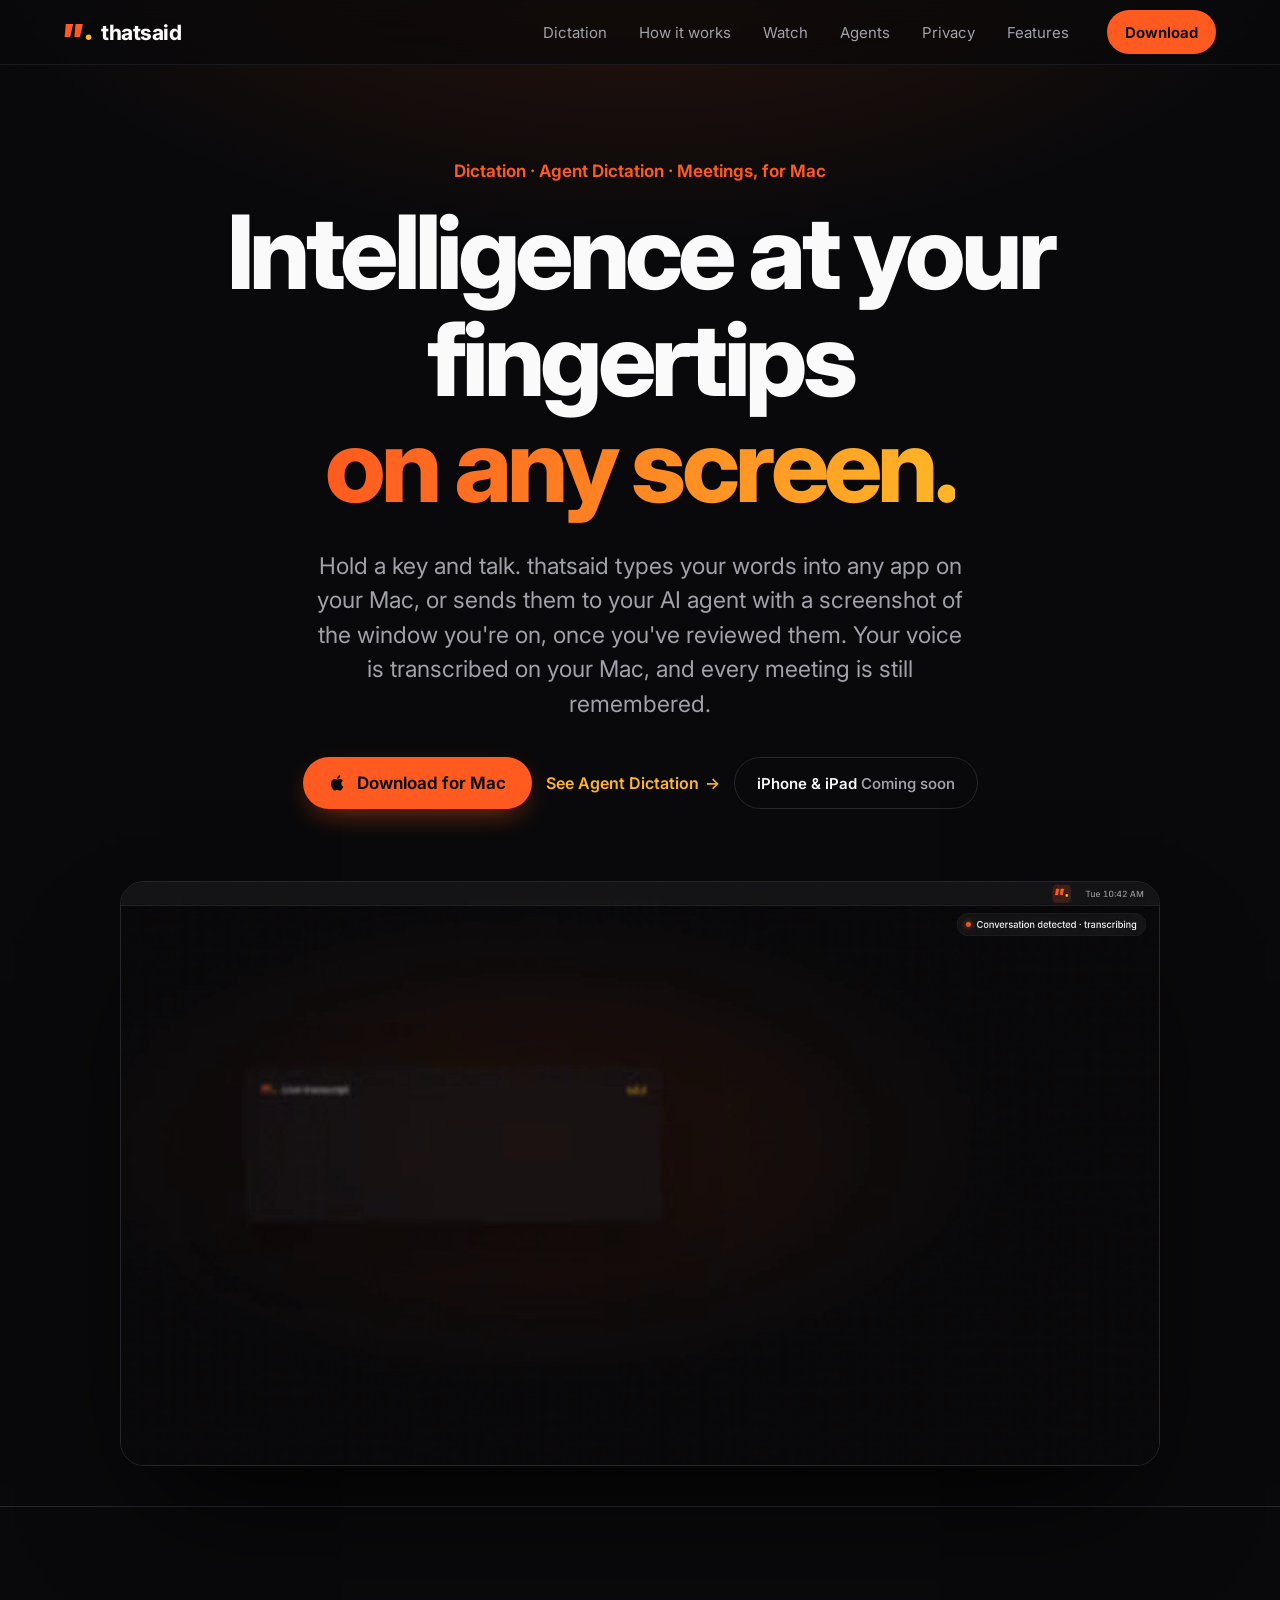
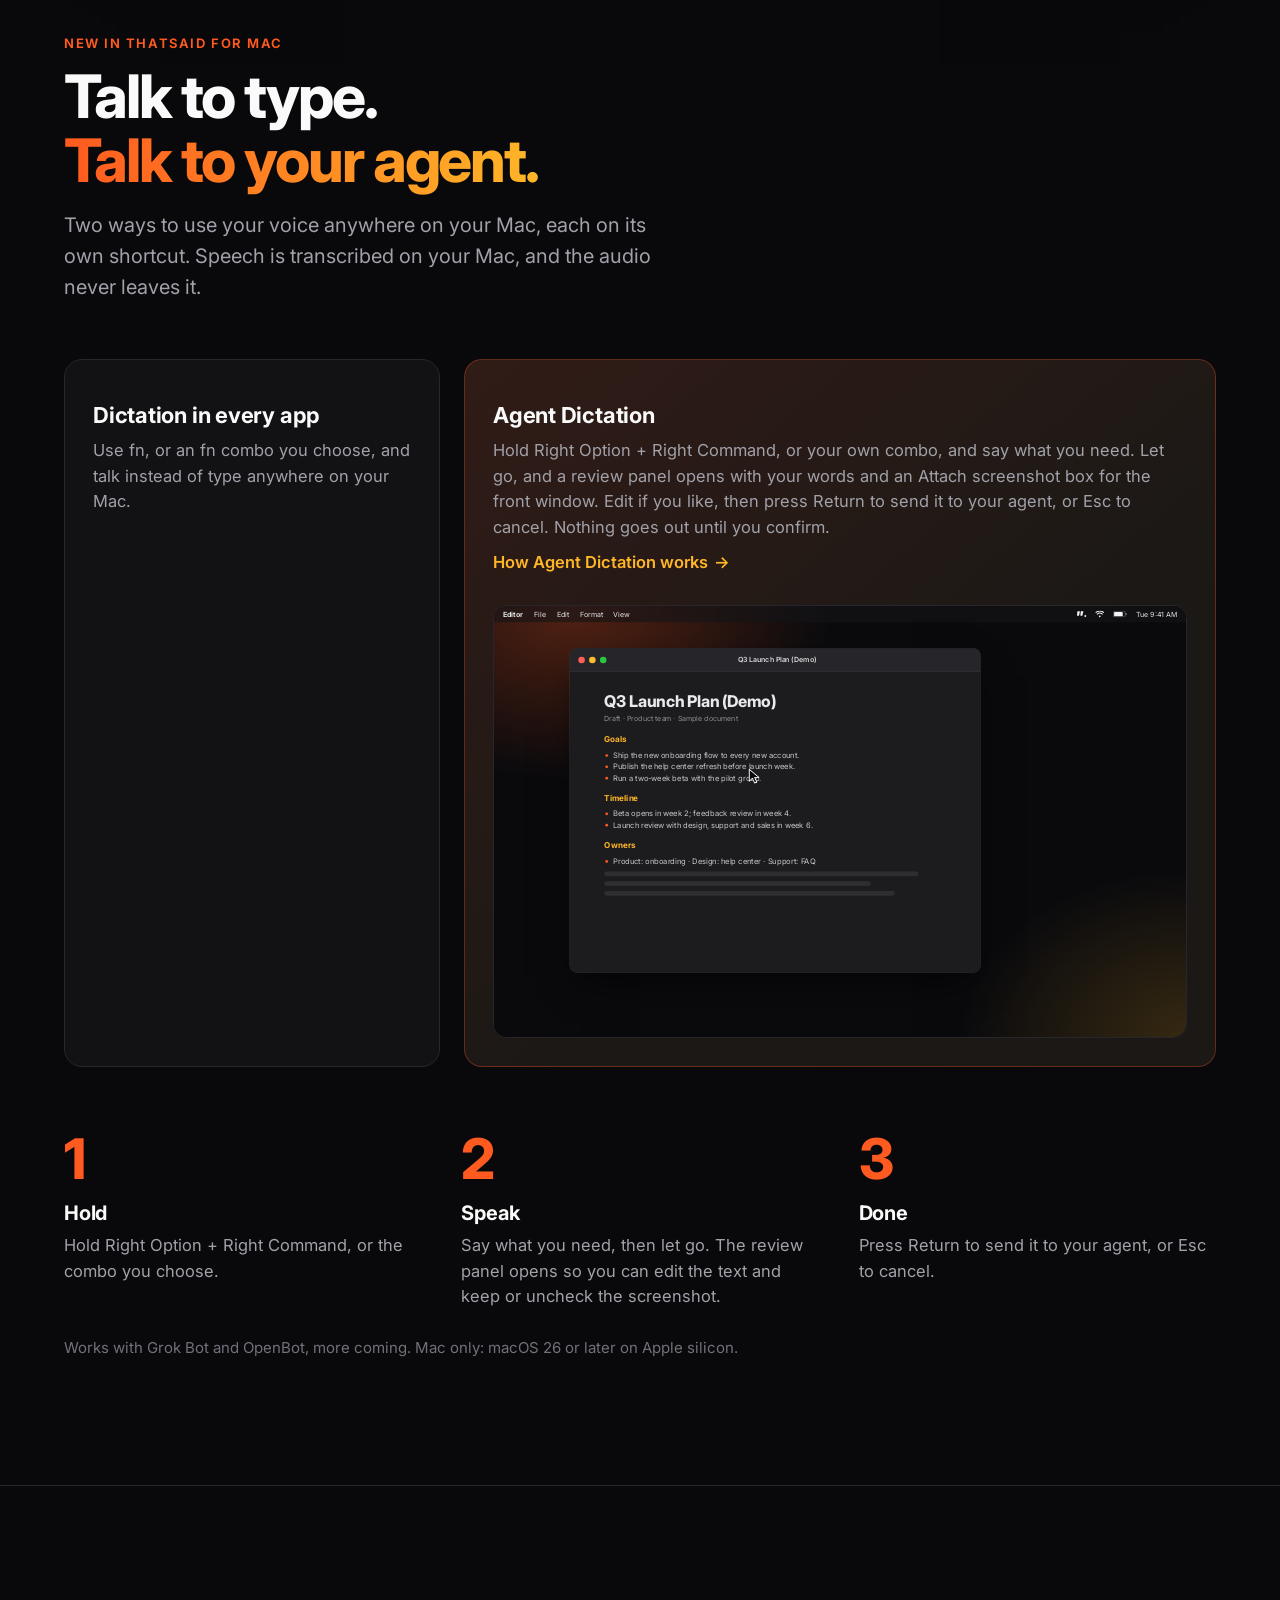
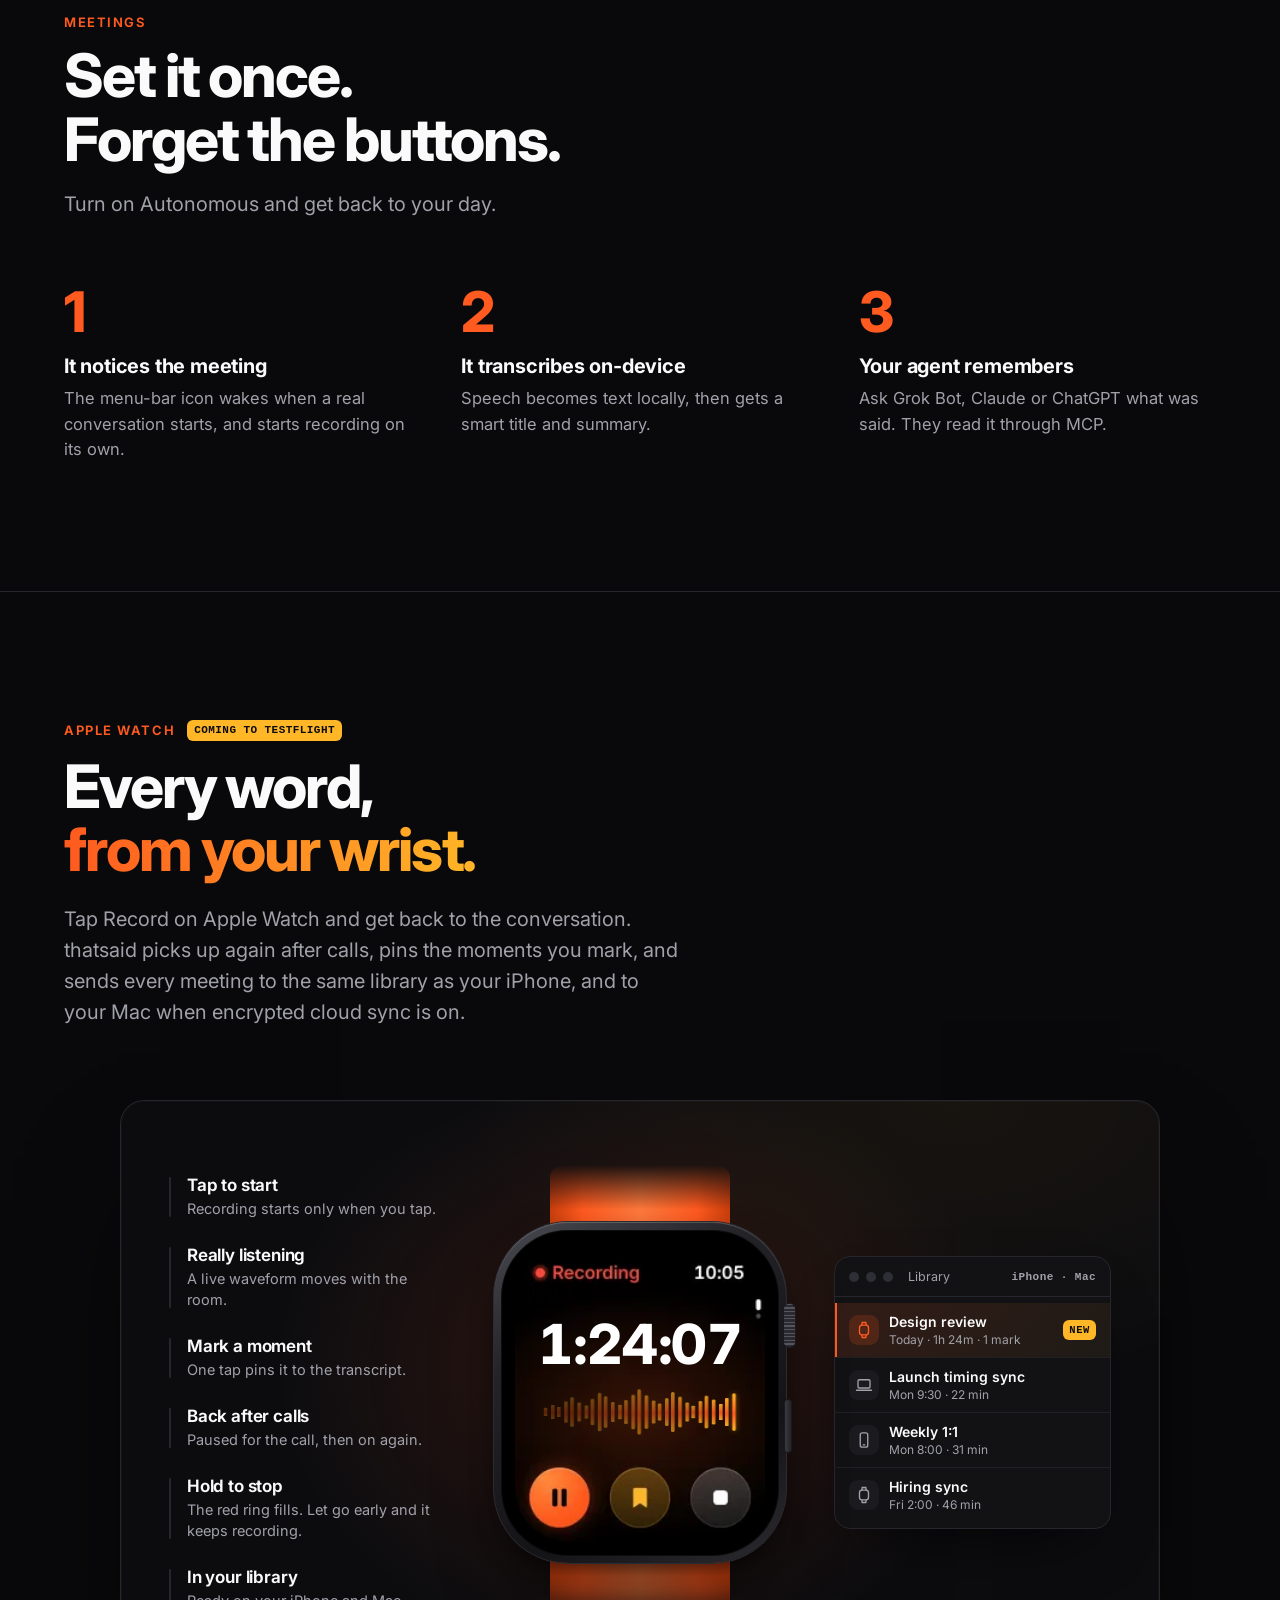
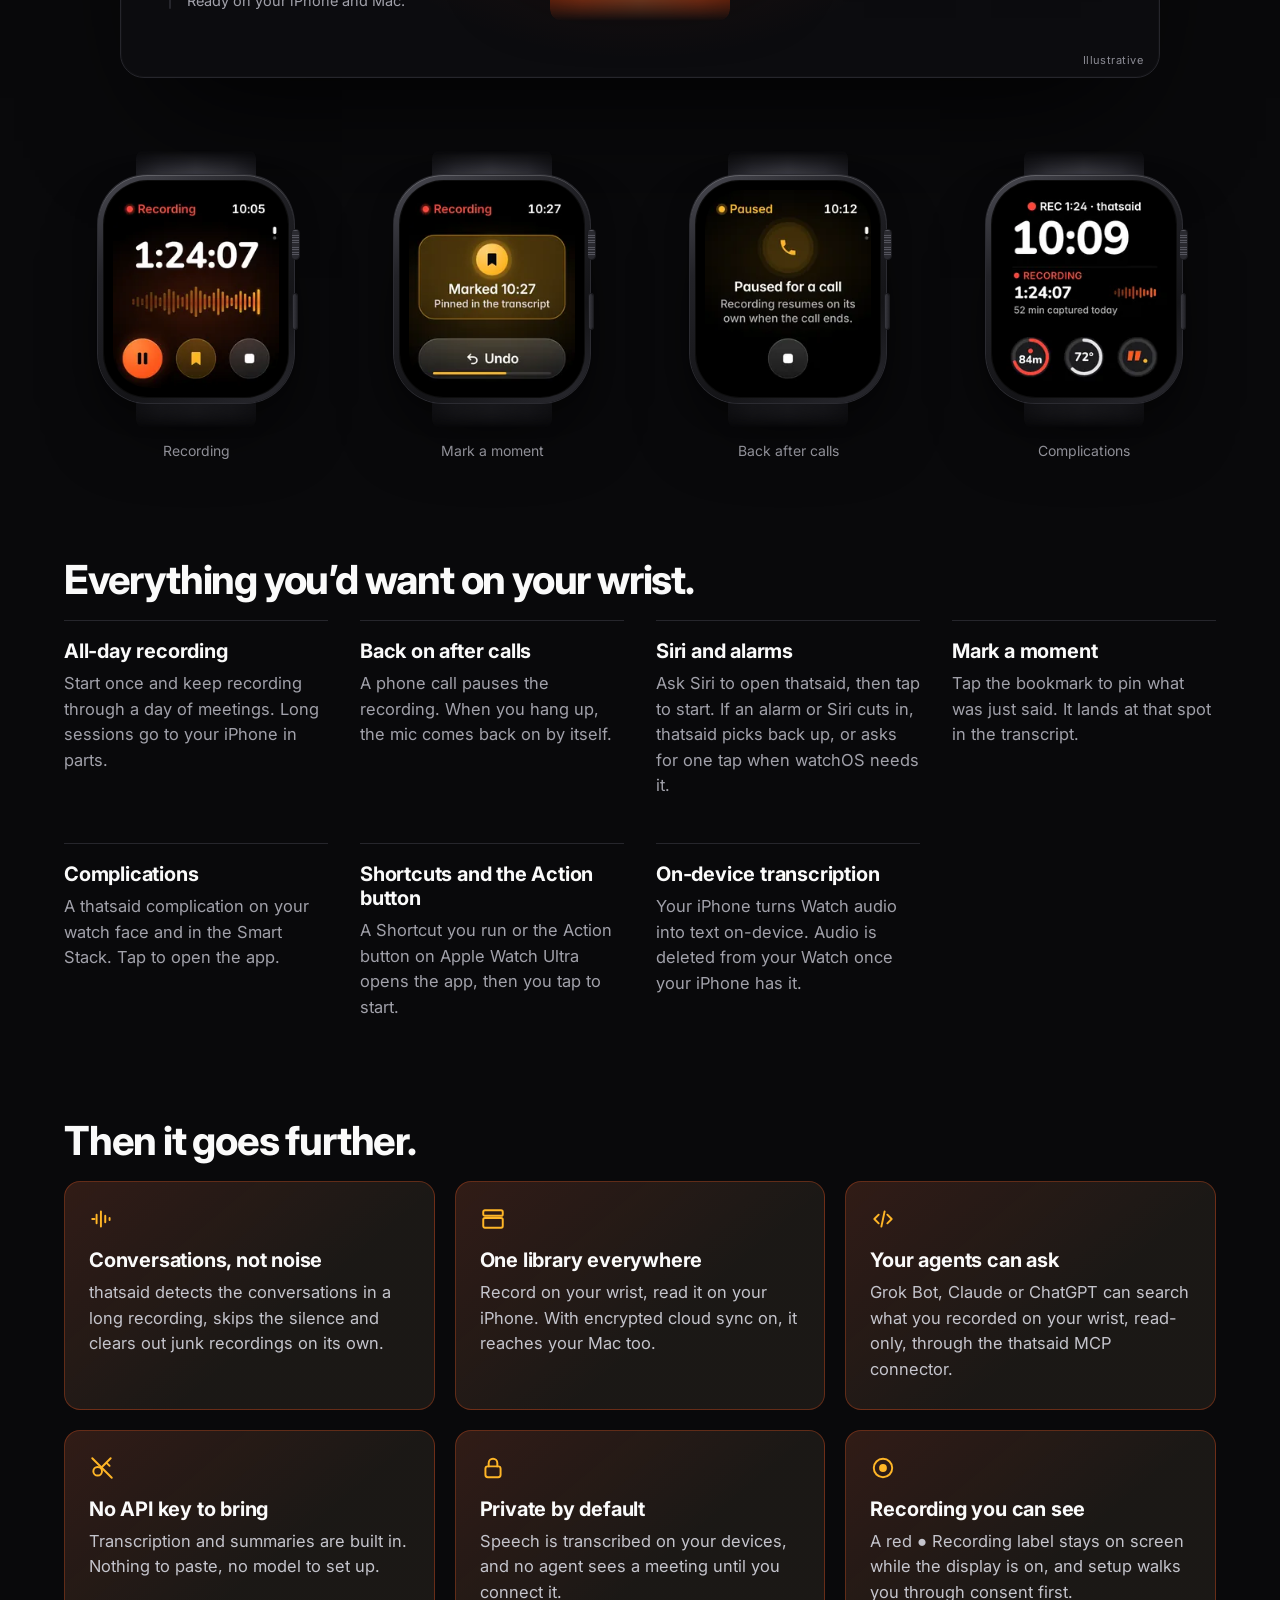
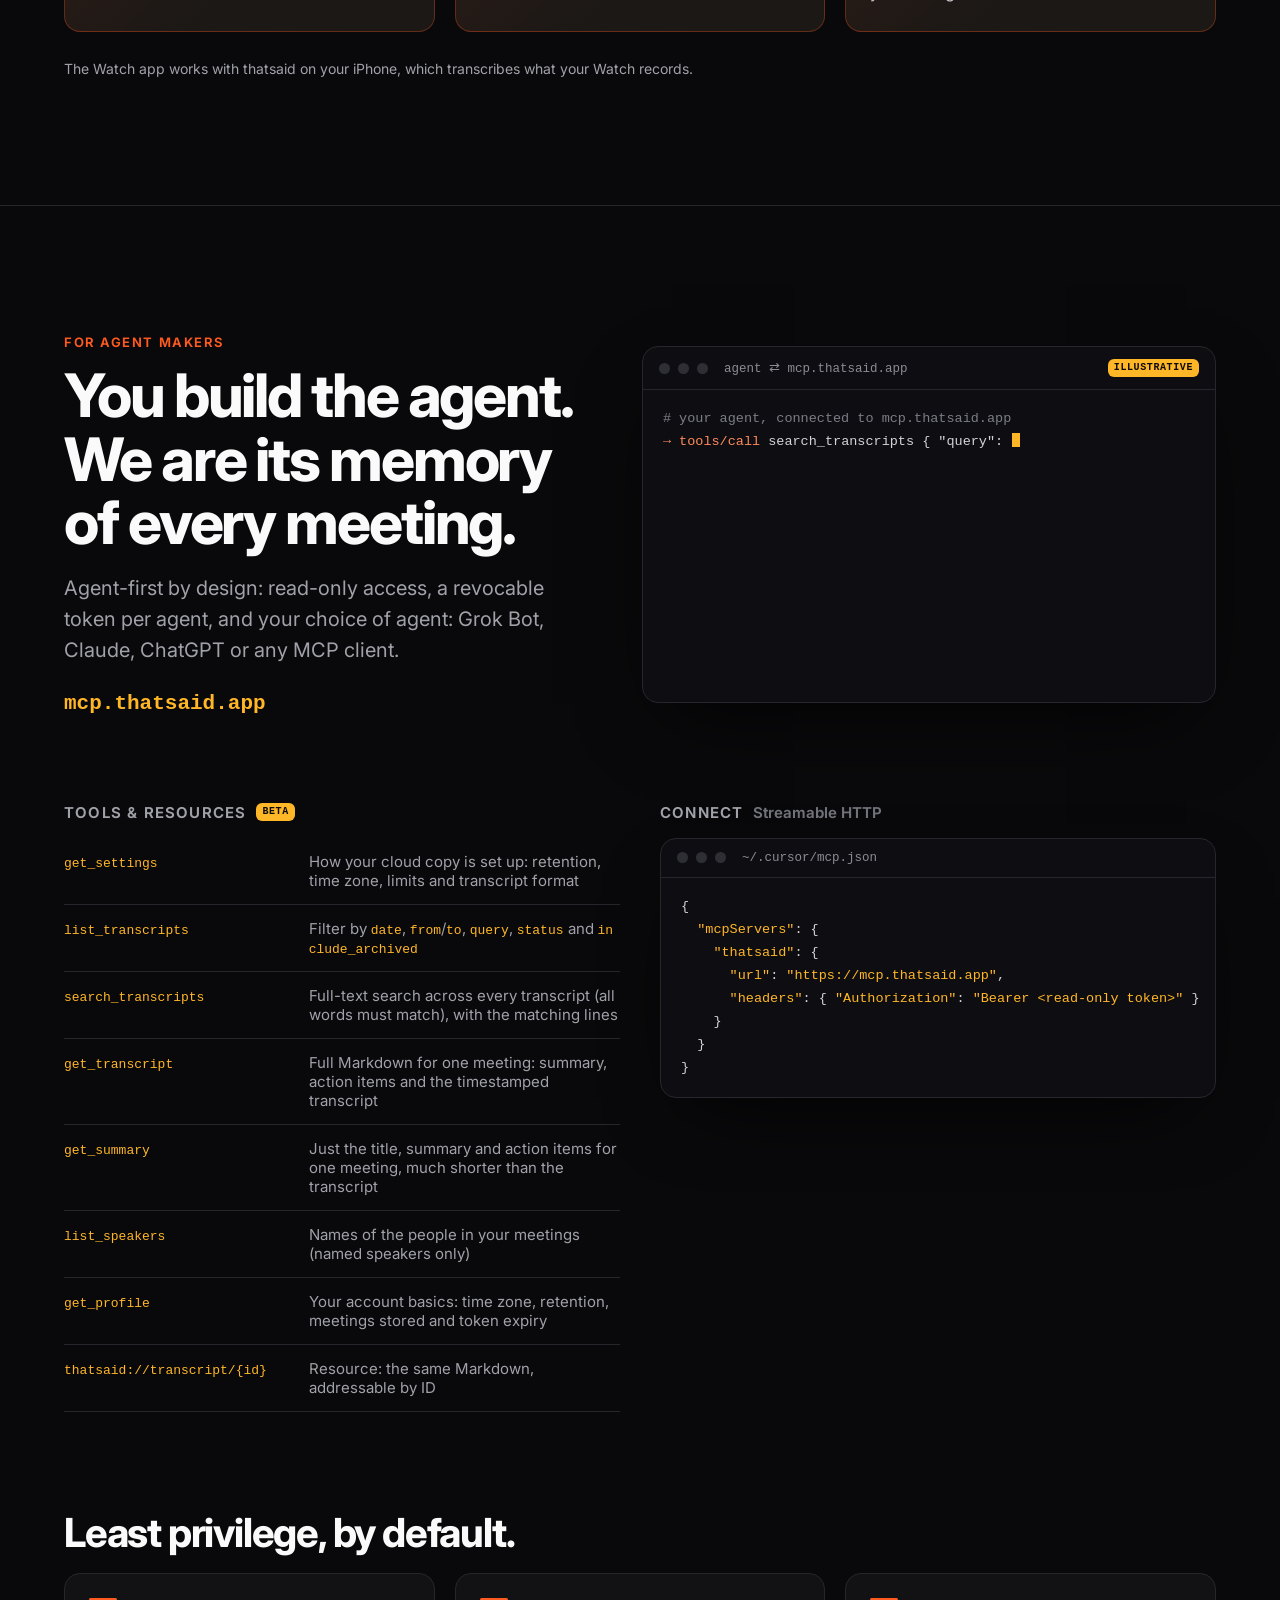
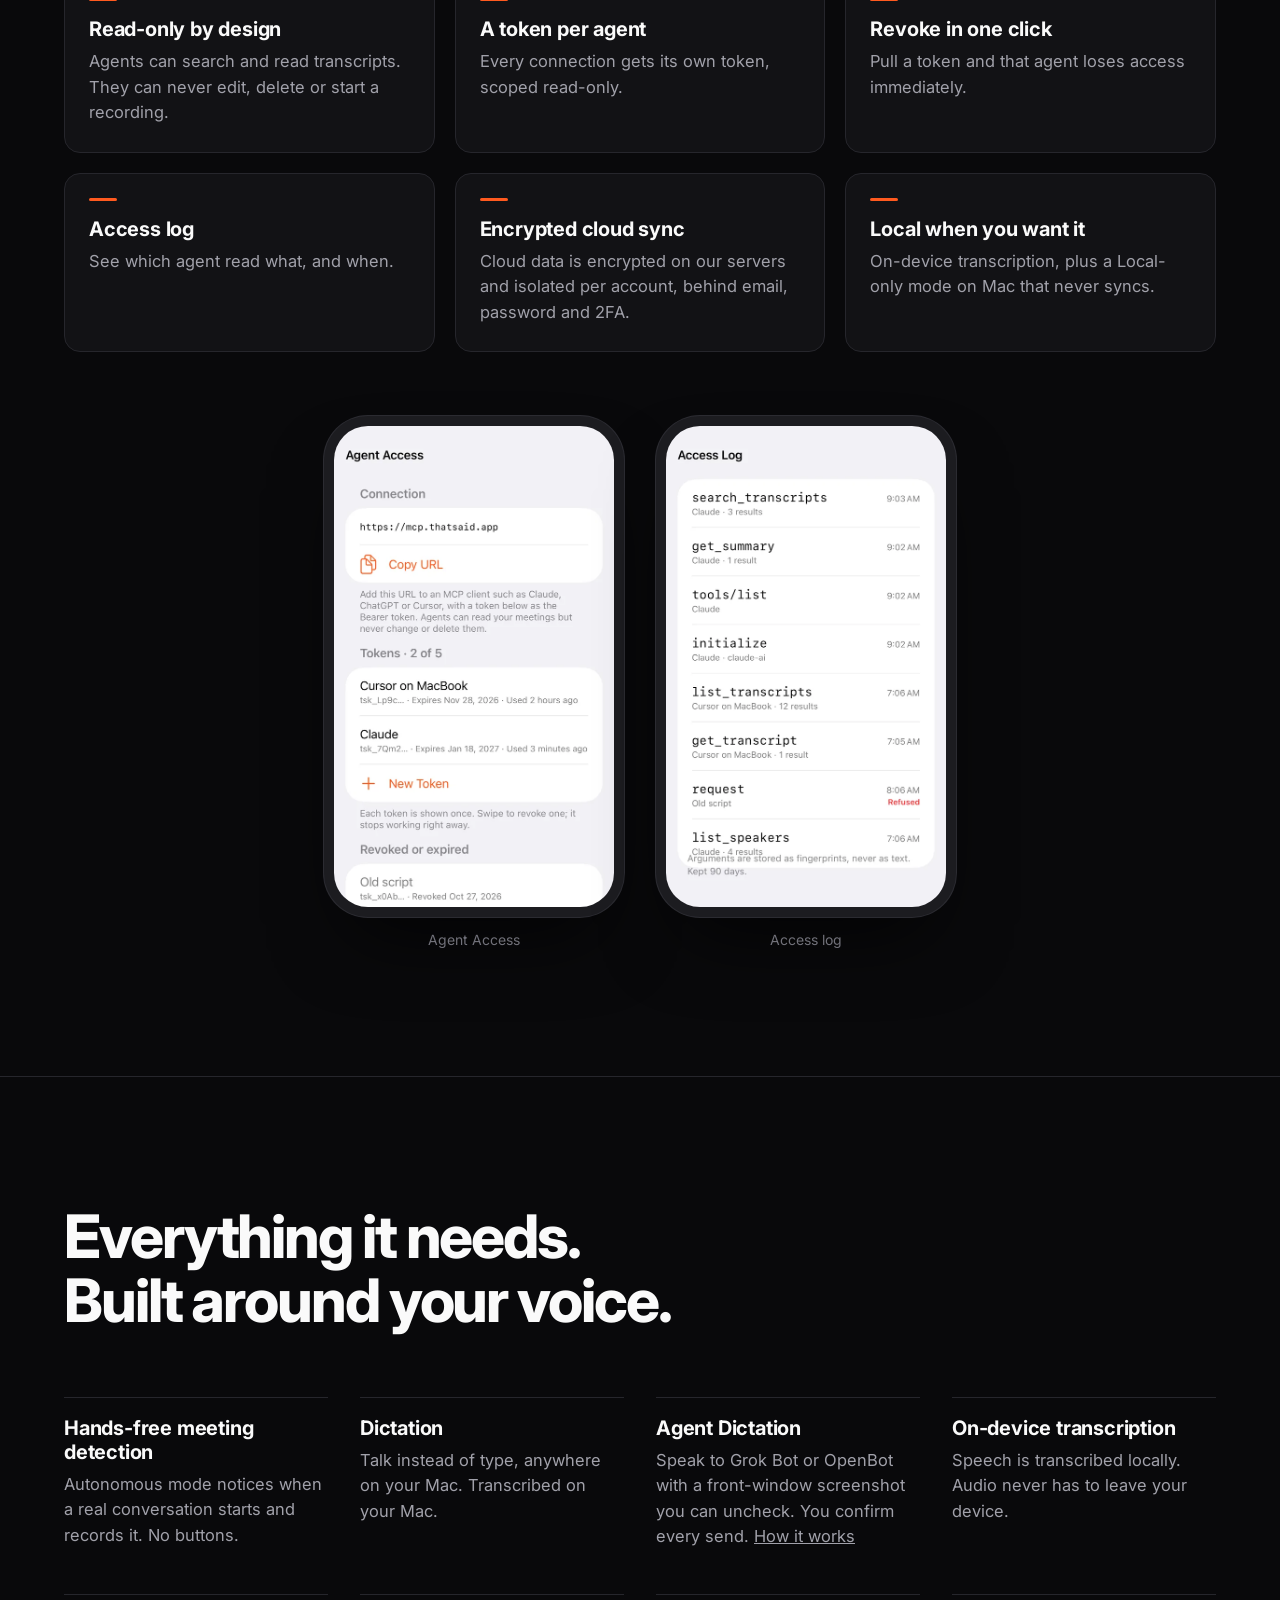
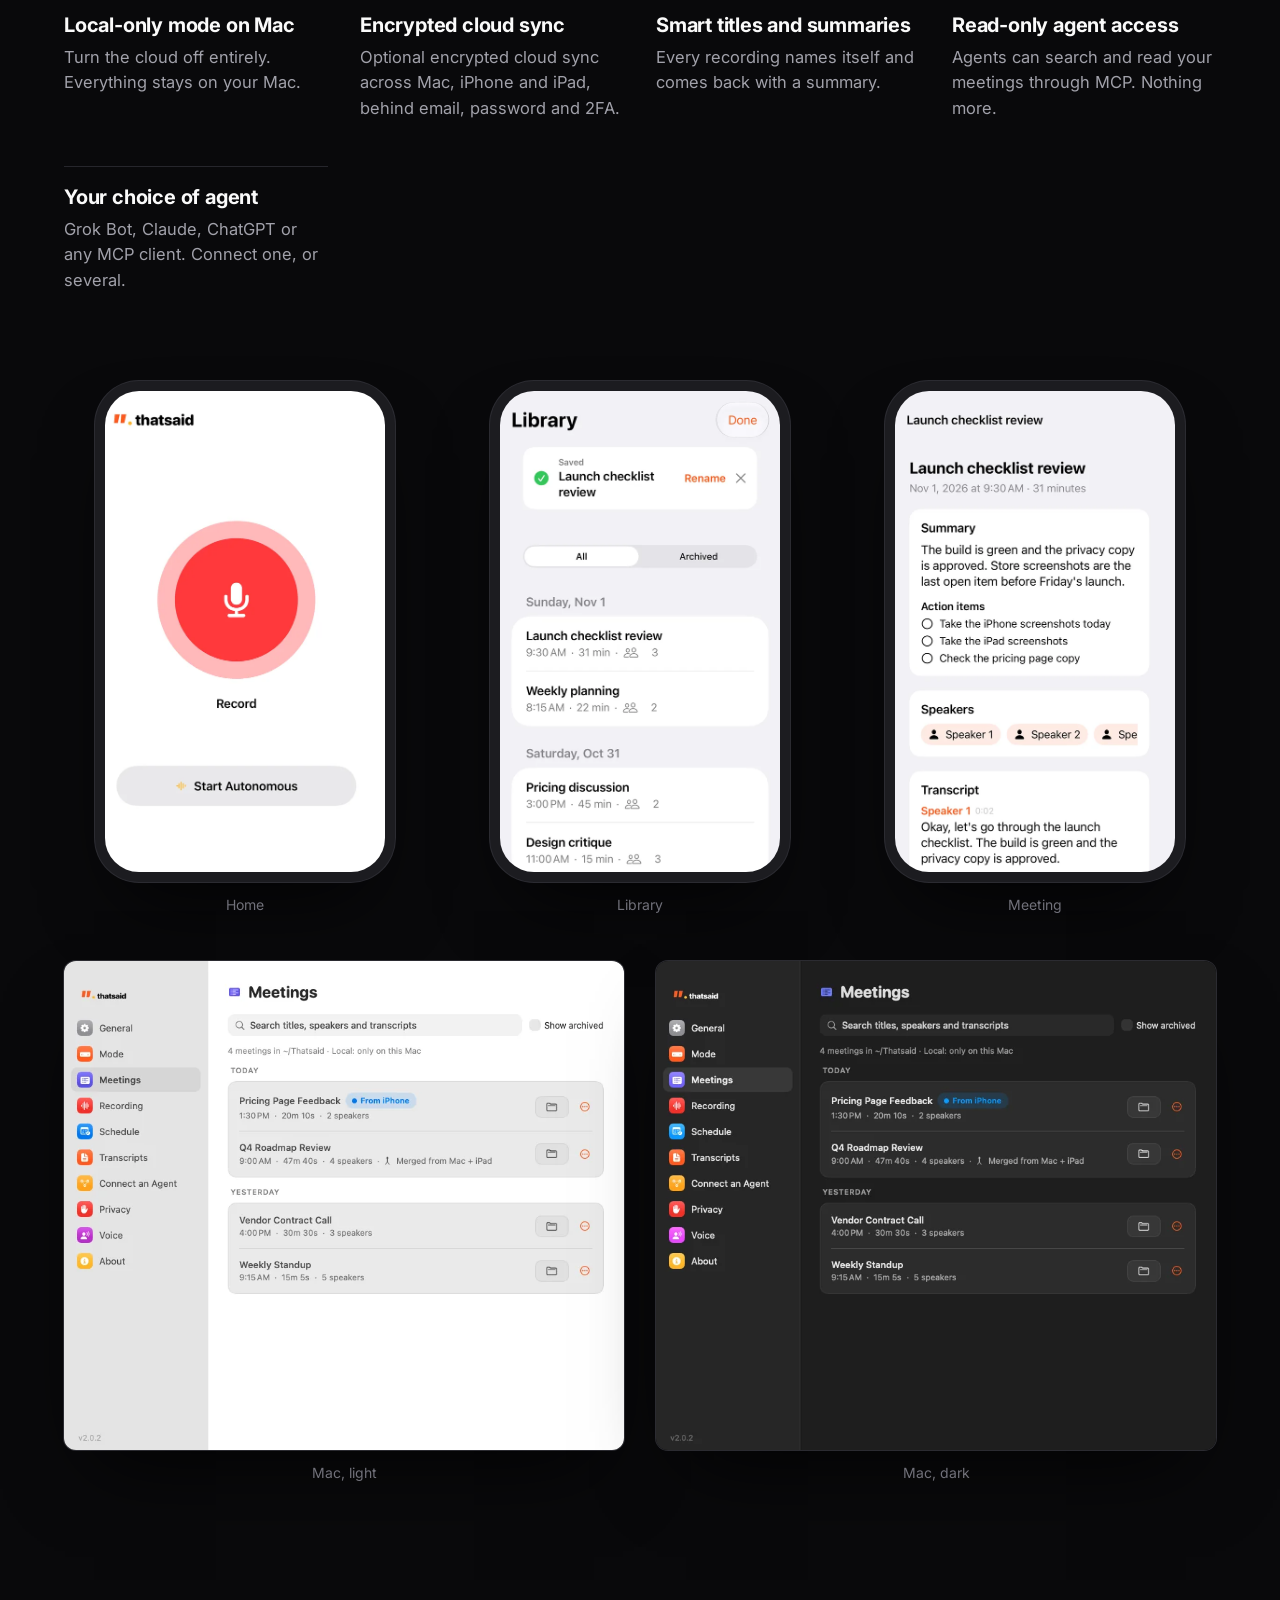
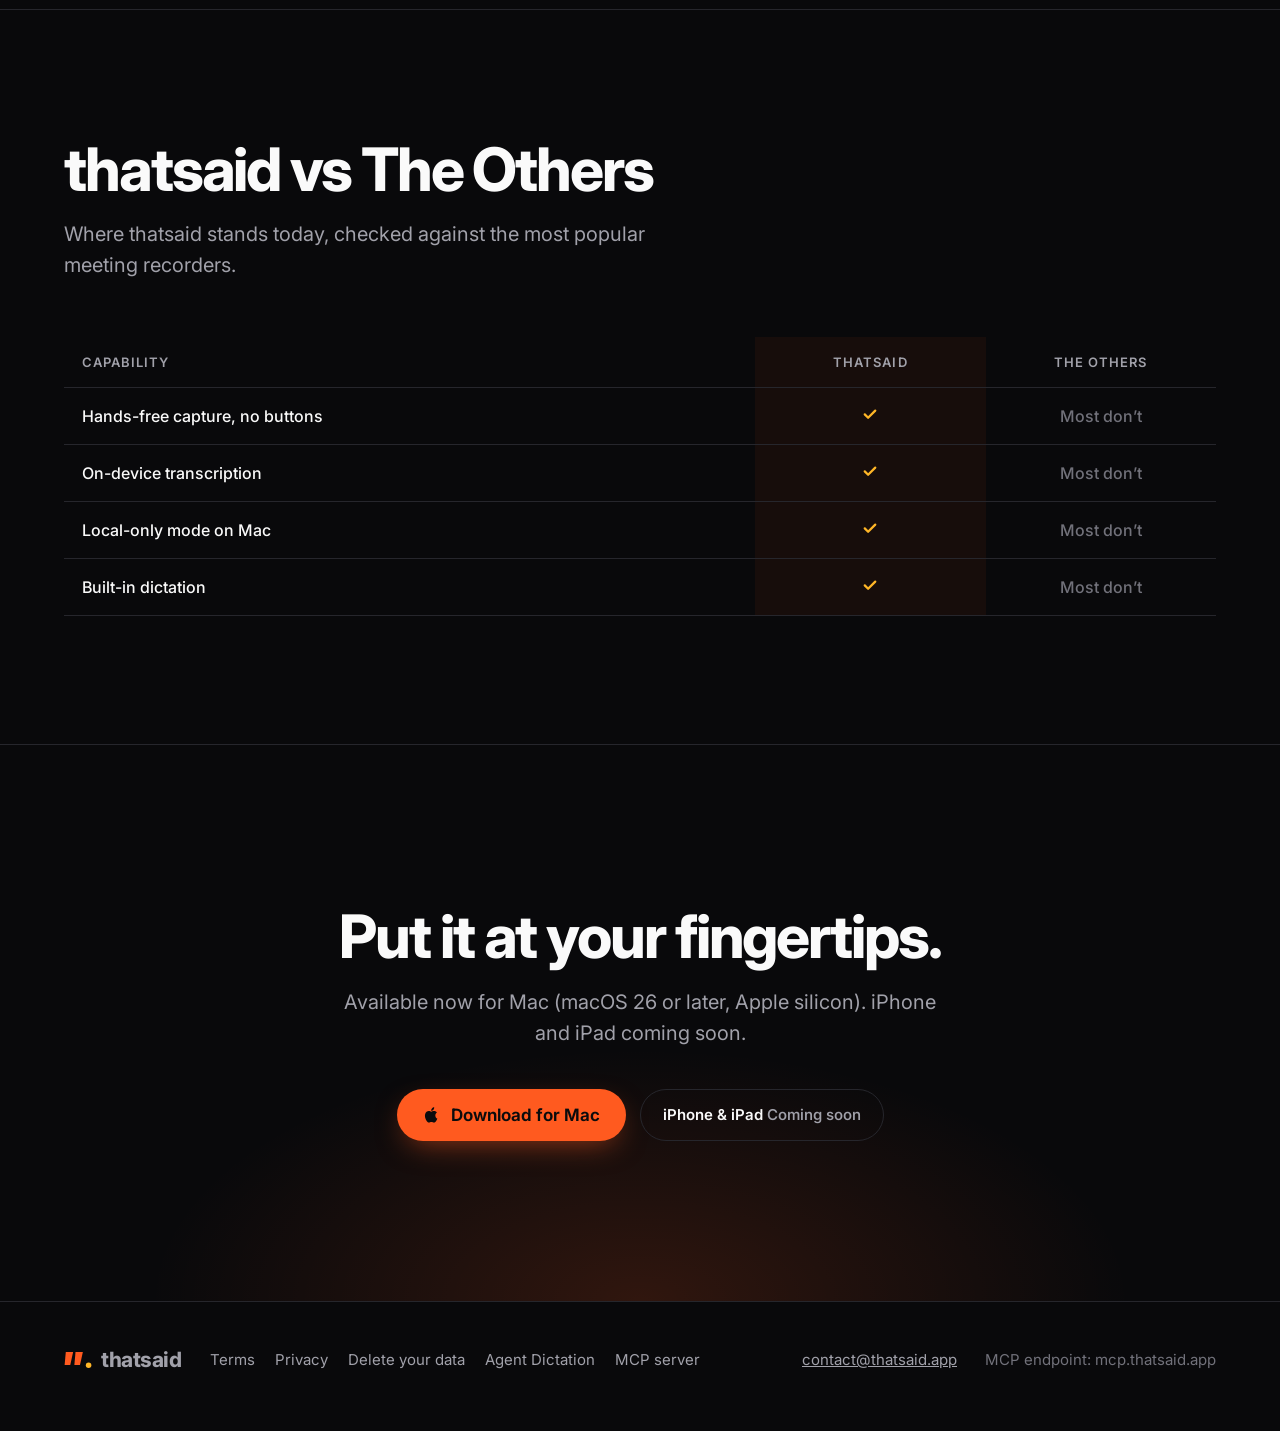
==== commit 9c4f9dcf: "Agent Dictation: new hero, homepage section, /agent-dictation/ page, sitemap.xml, llms.txt Lead with" ====
--- a/index.html
+++ b/index.html
@@ -1,9 +1,46 @@
 <!doctype html><html lang="en"><head><meta charset="utf-8"><meta name="viewport" content="width=device-width,initial-scale=1,viewport-fit=cover">
-<title>thatsaid · the meeting memory your agents plug into</title>
-<meta name="description" content="thatsaid records meetings hands-free, transcribes them on your device, and gives your agents read-only access through MCP.">
+<title>thatsaid · Mac dictation for any app and your AI agent</title>
+<meta name="description" content="Hold a key and speak. thatsaid types into any Mac app, or sends your words and the window you&#x27;re on to your AI agent. And it remembers your meetings.">
 <link rel="canonical" href="https://thatsaid.app/">
-<meta property="og:type" content="website"><meta property="og:site_name" content="thatsaid"><meta property="og:url" content="https://thatsaid.app/"><meta property="og:title" content="thatsaid · the meeting memory your agents plug into"><meta property="og:description" content="Hands-free meeting capture, on-device transcription, and read-only MCP access for your agents."><meta property="og:image" content="https://thatsaid.app/og.png"><meta property="og:image:width" content="1200"><meta property="og:image:height" content="630"><meta property="og:image:alt" content="thatsaid logo on near-black">
-<meta name="twitter:card" content="summary_large_image"><meta name="twitter:title" content="thatsaid"><meta name="twitter:description" content="The meeting memory your agents plug into."><meta name="twitter:image" content="https://thatsaid.app/og.png">
+<script type="application/ld+json">{
+ "@context": "https://schema.org",
+ "@graph": [
+  {
+   "@type": "WebSite",
+   "@id": "https://thatsaid.app/#website",
+   "url": "https://thatsaid.app/",
+   "name": "thatsaid"
+  },
+  {
+   "@type": "SoftwareApplication",
+   "@id": "https://thatsaid.app/#app",
+   "name": "thatsaid",
+   "applicationCategory": "ProductivityApplication",
+   "operatingSystem": "macOS 26 or later",
+   "processorRequirements": "Apple silicon",
+   "url": "https://thatsaid.app/",
+   "downloadUrl": "https://github.com/saxxonm/thatsaid-releases/releases/latest/download/thatsaid.dmg",
+   "softwareVersion": "2.0.11",
+   "description": "Dictation in any Mac app, Agent Dictation that sends your words and an optional front-window screenshot to your AI agent after you review them, and hands-free meeting memory. Speech is transcribed on your Mac.",
+   "featureList": [
+    "Dictation in any app on your Mac, transcribed on-device",
+    "Agent Dictation to Grok Bot and OpenBot with an optional front-window screenshot",
+    "Review and edit before anything is sent",
+    "Hands-free meeting recording with on-device transcription",
+    "Read-only MCP access for your agents"
+   ],
+   "image": "https://thatsaid.app/og.png",
+   "publisher": {
+    "@type": "Organization",
+    "name": "thatsaid",
+    "url": "https://thatsaid.app/"
+   }
+  }
+ ]
+}</script>
+<link rel="stylesheet" href="/assets/agent-dictation/flow.css">
+<meta property="og:type" content="website"><meta property="og:site_name" content="thatsaid"><meta property="og:url" content="https://thatsaid.app/"><meta property="og:title" content="thatsaid · Intelligence at your fingertips on any screen"><meta property="og:description" content="Dictate into any Mac app, talk to your AI agent about what&#x27;s on screen, and keep every meeting transcribed on your device."><meta property="og:image" content="https://thatsaid.app/og.png"><meta property="og:image:width" content="1200"><meta property="og:image:height" content="630"><meta property="og:image:alt" content="thatsaid logo on near-black">
+<meta name="twitter:card" content="summary_large_image"><meta name="twitter:title" content="thatsaid · Intelligence at your fingertips on any screen"><meta name="twitter:description" content="Hold a key, speak, done. Dictation and Agent Dictation for Mac, plus meeting memory."><meta name="twitter:image" content="https://thatsaid.app/og.png">
 <link rel="icon" href="favicon.ico" sizes="48x48"><link rel="icon" href="favicon.svg" type="image/svg+xml"><link rel="apple-touch-icon" href="apple-touch-icon.png"><link rel="manifest" href="site.webmanifest"><meta name="theme-color" content="#09090B"><meta name="color-scheme" content="dark">
 <link rel="preload" href="assets/inter-latin.woff2" as="font" type="font/woff2" crossorigin>
 <style>@font-face{font-family:Inter;src:url(assets/inter-latin.woff2) format('woff2');font-weight:100 900;font-display:swap}:root{--bg:#09090B;--s1:#121215;--s2:#1A1A1F;--line:#26262C;--fg:#FAFAFA;--mut:#A1A1AA;--dim:#71717A;--or:#FF5A1F;--am:#FFB627;--mono:ui-monospace,SFMono-Regular,"SF Mono",Menlo,monospace;--ease:cubic-bezier(.2,.7,.2,1)}*{box-sizing:border-box;margin:0;padding:0}html{background:var(--bg);color:var(--fg);font-family:-apple-system,BlinkMacSystemFont,"SF Pro Text",Inter,"Segoe UI",sans-serif;-webkit-font-smoothing:antialiased;scroll-behavior:smooth;-webkit-text-size-adjust:100%}body{overflow-x:hidden;background:radial-gradient(1000px 520px at 50% -120px,rgba(255,90,31,.16),transparent 70%)}a{color:inherit}img{max-width:100%;display:block;height:auto}ul,ol{list-style:none}code,pre{font-family:var(--mono)}.wrap{max-width:1200px;margin:0 auto;padding:0 24px}.skip{position:absolute;left:-999px;top:8px;background:var(--fg);color:var(--bg);padding:12px 16px;border-radius:8px;z-index:9}.skip:focus{left:8px}.sr{position:absolute;width:1px;height:1px;overflow:hidden;clip:rect(0 0 0 0);white-space:nowrap}:focus-visible{outline:3px solid var(--am);outline-offset:3px;border-radius:6px}.nav{position:sticky;top:0;z-index:5;background:rgba(9,9,11,.72);backdrop-filter:saturate(1.4) blur(14px);-webkit-backdrop-filter:saturate(1.4) blur(14px);border-bottom:1px solid rgba(38,38,44,.6)}.navrow{display:flex;align-items:center;gap:24px;height:64px}.logo{display:flex;align-items:center;gap:9px;text-decoration:none;font-weight:750;font-size:21px;letter-spacing:-.02em;min-height:44px}.logo svg{width:28px;height:28px}.nav nav{margin-left:auto}.nav ul{display:flex;gap:4px}.nav ul a{display:flex;align-items:center;min-height:44px;padding:0 14px;color:var(--mut);text-decoration:none;font-size:15px;border-radius:999px}.nav ul a:hover{color:var(--fg)}.btn{display:inline-flex;align-items:center;justify-content:center;gap:10px;min-height:52px;padding:0 26px;border-radius:999px;background:var(--or);color:#0B0B0D;font-weight:650;font-size:17px;text-decoration:none;transition:transform .2s var(--ease),box-shadow .2s;box-shadow:0 10px 30px -10px rgba(255,90,31,.6)}.btn:hover{transform:translateY(-1px);box-shadow:0 14px 36px -10px rgba(255,90,31,.75)}.btn.sm{min-height:44px;padding:0 18px;font-size:15px;box-shadow:none}.badge{display:inline-flex;align-items:center;min-height:52px;padding:0 22px;border-radius:999px;border:1px solid var(--line);color:var(--mut);font-size:15px;font-weight:550}.badge b{color:var(--fg);font-weight:600}.ctas{display:flex;gap:14px;justify-content:center;flex-wrap:wrap}.ph{display:inline-block;font:600 11px/1 var(--mono);letter-spacing:.06em;text-transform:uppercase;color:#0B0B0D;background:var(--am);border-radius:6px;padding:5px 7px;vertical-align:middle}.ph.sm{font-size:10px;padding:4px 6px}.hero{text-align:center;padding:96px 0 40px}.eyebrow{color:var(--or);font-weight:650;font-size:17px;margin-bottom:18px}h1{font-size:clamp(46px,8vw,108px);line-height:1.04;letter-spacing:-.045em;font-weight:780;padding-bottom:.06em}h1 span{background:linear-gradient(90deg,var(--or),var(--am));-webkit-background-clip:text;background-clip:text;color:transparent}.lead{font-size:clamp(18px,2vw,23px);color:var(--mut);max-width:660px;margin:24px auto 36px;line-height:1.5}.stage{position:relative;max-width:1040px;aspect-ratio:1040/600;margin:72px auto 0;border-radius:24px;overflow:hidden;background:radial-gradient(700px 400px at 30% 0%,rgba(255,90,31,.10),transparent 70%),#0C0C0F;border:1px solid var(--line);box-shadow:0 60px 120px -40px rgba(0,0,0,.9),0 0 0 1px rgba(255,255,255,.02) inset;text-align:left}.live{position:absolute;inset:0;font-size:15px}.mbar{position:absolute;left:0;right:0;top:0;height:34px;display:flex;align-items:center;gap:16px;padding:0 16px;background:rgba(255,255,255,.05);border-bottom:1px solid rgba(255,255,255,.06);font-size:13px;color:#D4D4D8}.mbar .apple{width:12px;height:14px;border-radius:3px;background:#D4D4D8;opacity:.7}.mmenu{opacity:.75}.mright{margin-left:auto;display:flex;align-items:center;gap:16px}.mic{position:relative;display:flex;align-items:center;color:#fff;opacity:1}.mbi{width:18px;height:18px}.mic .dot{position:absolute;right:-3px;top:-1px;width:7px;height:7px;border-radius:50%;background:var(--am);box-shadow:0 0 0 0 rgba(255,182,39,.6);animation:pulse 1.6s infinite}@keyframes pulse{70%{box-shadow:0 0 0 8px rgba(255,182,39,0)}100%{box-shadow:0 0 0 0 rgba(255,182,39,0)}}.pop{position:absolute;right:62px;top:44px;display:flex;gap:12px;align-items:center;background:rgba(28,28,33,.92);border:1px solid #33333B;border-radius:14px;padding:12px 16px;box-shadow:0 20px 40px -12px rgba(0,0,0,.7);z-index:2}.pop b{display:block;font-size:14px}.pop span{font-size:12.5px;color:var(--mut)}.rec{width:10px;height:10px;border-radius:50%;background:var(--or);animation:blink 1.4s infinite}@keyframes blink{50%{opacity:.3}}.win{position:absolute;top:70px;bottom:28px;background:var(--s1);border:1px solid var(--line);border-radius:16px;overflow:hidden}.win.tx{left:28px;width:57%}.win.ag{right:28px;width:calc(43% - 84px)}.wbar{display:flex;align-items:center;gap:7px;height:40px;padding:0 14px;border-bottom:1px solid var(--line);font-size:12.5px;color:var(--mut)}.wbar i{width:10px;height:10px;border-radius:50%;background:#2E2E35}.wt{margin-left:8px}.pill{margin-left:auto;font:700 11px var(--mono);color:var(--or);border:1px solid rgba(255,90,31,.4);border-radius:999px;padding:3px 8px}.title{margin:16px 18px 4px;padding:14px 16px;border-radius:12px;background:linear-gradient(135deg,rgba(255,90,31,.14),rgba(255,182,39,.06));border:1px solid rgba(255,90,31,.28)}.title small{font-size:11px;letter-spacing:.1em;text-transform:uppercase;color:var(--am);font-weight:650}.title b{display:block;font-size:19px;margin:4px 0 4px;letter-spacing:-.01em}.title p{font-size:13.5px;color:#C4C4CC;line-height:1.45}.tx ol{padding:4px 18px}.tx li{display:grid;grid-template-columns:86px 1fr;gap:10px;padding:9px 0;border-top:1px solid #1f1f24;line-height:1.45}.tx li b{color:var(--am);font-weight:600;font-size:13px;padding-top:1px}.msgs{padding:16px;display:flex;flex-direction:column;gap:12px}.msgs .q{align-self:flex-end;background:var(--s2);border:1px solid #2c2c33;border-radius:14px 14px 4px 14px;padding:10px 13px;max-width:92%;line-height:1.4}.msgs .call{font:12px/1.5 var(--mono);color:var(--dim)}.msgs .call code{color:var(--am)}.msgs .a{border-left:2px solid var(--or);padding:2px 0 2px 12px;line-height:1.5}.msgs .a em{display:block;font-style:normal;color:var(--mut);font-size:13px;margin-top:6px}.illus{position:absolute;right:16px;bottom:7px;font-size:11px;color:var(--dim);letter-spacing:.04em}.poster,.vloop{display:none;position:absolute;inset:0;width:100%;height:100%}.poster img{width:100%;height:100%;object-fit:cover}.vloop{object-fit:cover;background:#0C0C0F}.stage.vid .vloop{display:block}.stage.vid .live{visibility:hidden}.js .stage.anim [data-at]{opacity:0;transform:translateY(8px);transition:opacity .45s var(--ease),transform .45s var(--ease)}.js .stage.anim .win{opacity:.4;transition:opacity .5s}.js .stage.anim [data-at].in{opacity:1;transform:none}.js .stage.anim.s1 .tx,.js .stage.anim.s7 .ag{opacity:1}.js .stage.anim .pop.out{opacity:0;transform:translateY(-6px)}.js .stage.anim.reset *{transition-duration:.5s!important}section{padding:128px 0}section+section{border-top:1px solid var(--line)}h2{font-size:clamp(34px,5vw,60px);letter-spacing:-.035em;line-height:1.06;font-weight:760;max-width:860px}.sub{font-size:20px;color:var(--mut);max-width:620px;margin-top:18px;line-height:1.55}.lbl{font-size:13px;letter-spacing:.12em;text-transform:uppercase;color:var(--or);font-weight:650;margin-bottom:14px}.steps{display:grid;grid-template-columns:repeat(3,1fr);gap:40px;margin-top:64px;counter-reset:s}.steps b{display:block;font-size:56px;color:var(--or);font-weight:780;letter-spacing:-.04em;line-height:1}h3{font-size:20px;letter-spacing:-.01em;margin:14px 0 8px}.steps p,.f p,.pv p{color:var(--mut);line-height:1.55;font-size:16.5px}.agrid{display:grid;grid-template-columns:1fr 1.1fr;gap:56px;align-items:center}.url{margin-top:26px}.url code{font-size:21px;font-weight:600;color:var(--am)}.term{background:#0E0E12;border:1px solid var(--line);border-radius:16px;overflow:hidden;box-shadow:0 30px 80px -30px rgba(0,0,0,.9);font-size:13.5px;line-height:1.7;min-width:0}.tbar{display:flex;gap:8px;align-items:center;padding:12px 16px;border-bottom:1px solid var(--line);color:#8B8B94;font:12.5px var(--mono)}.tbar i{width:11px;height:11px;border-radius:50%;background:#2E2E35}.tbar span:first-of-type{margin-left:8px}.tbar .ph{margin-left:auto}.term pre{padding:18px 20px;overflow-x:auto;white-space:pre;color:#D4D4D8;-webkit-overflow-scrolling:touch}.k{color:#FF8A5C}.s{color:var(--am)}.c{color:#7C7C86}.g{color:#7EE2A8}.caret{display:none}.js .term.typing .caret{display:inline-block;width:8px;height:1.1em;background:var(--am);vertical-align:-2px;margin-left:1px;animation:blink 1s steps(1) infinite}.js .term.pending .res,.js .term.typing .res{opacity:0}.res{transition:opacity .5s}.tools{display:grid;grid-template-columns:1fr 1fr;gap:40px;margin-top:88px;align-items:start}.mini{font-size:15px;letter-spacing:.08em;text-transform:uppercase;color:var(--mut);font-weight:650;margin:0 0 16px;display:flex;gap:10px;align-items:center;flex-wrap:wrap}.tt{width:100%;border-collapse:collapse;font-size:15px}.tt td{padding:14px 0;border-bottom:1px solid var(--line);vertical-align:top}.tt td:first-child{width:44%}.tt code{color:var(--am);font-size:14px}.tt td:last-child{color:var(--mut)}.priv-h{margin-top:96px;font-size:clamp(28px,3.4vw,40px);text-transform:none;letter-spacing:-.03em;color:var(--fg);font-weight:740}.pvgrid{display:grid;grid-template-columns:repeat(3,1fr);gap:20px;margin-top:8px}.pv{background:var(--s1);border:1px solid var(--line);border-radius:16px;padding:24px 24px 26px;position:relative}.pv::before{content:"";display:block;width:28px;height:3px;border-radius:3px;background:var(--or)}.pv h3{margin-top:16px}.fgrid{display:grid;grid-template-columns:repeat(4,1fr);gap:44px 32px;margin-top:64px}.f{border-top:1px solid var(--line);padding-top:18px}.f h3{margin-top:0}.shots{display:grid;grid-template-columns:repeat(3,1fr);gap:32px;margin-top:88px;align-items:end}figure{margin:0}figcaption{text-align:center;color:var(--dim);font-size:14px;margin-top:14px}.phone{border-radius:44px;padding:10px;background:#1c1c20;box-shadow:0 0 0 1px #2b2b31,0 40px 80px -30px rgba(0,0,0,.8);max-width:300px;margin:0 auto}.phone img{border-radius:34px}.ph-box{aspect-ratio:473/1024;max-width:300px;margin:0 auto;border-radius:24px;border:1.5px dashed #4a4a52;display:grid;place-items:center;text-align:center;color:#A1A1AA;font:600 13px/1.5 var(--mono);background:repeating-linear-gradient(135deg,#111114 0 12px,#0d0d10 12px 24px);padding:20px}.ph-box small{color:var(--dim);font-weight:500}.note{margin-top:28px;color:var(--dim);font-size:14px;display:flex;gap:10px;align-items:center;flex-wrap:wrap}.tablewrap{margin-top:56px;overflow-x:auto}.cmp{width:100%;border-collapse:collapse;font-size:16px}.cmp th,.cmp td{padding:17px 18px;border-bottom:1px solid var(--line);text-align:left;font-weight:500}.cmp thead th{font-size:13px;letter-spacing:.08em;text-transform:uppercase;color:var(--mut);font-weight:600}.cmp td,.cmp thead th:nth-child(n+2){text-align:center;width:20%}.cmp td.y{color:var(--am);font-weight:650}.cmp td.y span{font-size:9px;vertical-align:2px}.cmp td.n{color:var(--dim)}.cmp thead th:nth-child(2),.cmp td.y{background:rgba(255,90,31,.06)}.dl{text-align:center;padding:160px 0;background:radial-gradient(700px 360px at 50% 100%,rgba(255,90,31,.16),transparent 70%)}.dl h2,.dl .sub{margin-left:auto;margin-right:auto}.dl .ctas{margin-top:40px}footer{border-top:1px solid var(--line);padding:36px 0 48px;color:var(--mut);font-size:15px}.frow{display:flex;align-items:center;gap:28px;flex-wrap:wrap}.frow a[href^=mailto]{display:inline-flex;align-items:center;min-height:44px;margin-left:auto}.mut{color:var(--dim)}.js.rvon .rv{opacity:0;transform:translateY(18px);transition:opacity .7s var(--ease),transform .7s var(--ease)}.js.rvon .rv.seen{opacity:1;transform:none}@media (max-width:1000px){.nav ul{display:none}.nav .btn.sm{margin-left:auto}.agrid,.tools{grid-template-columns:1fr;gap:40px}.pvgrid{grid-template-columns:1fr 1fr}.fgrid{grid-template-columns:1fr 1fr}.steps{grid-template-columns:1fr;gap:36px}section{padding:96px 0}.hero{padding-top:72px}.stage{aspect-ratio:auto;height:560px}.win.tx{width:calc(60% - 20px)}.win.ag{width:calc(40% - 36px)}.live{font-size:14px}.mmenu{display:none}}@media (max-width:600px){.wrap{padding:0 20px}.hero{padding:56px 0 24px}.lead{margin:20px auto 28px}.ctas .btn,.ctas .badge{width:100%}.stage{height:auto;aspect-ratio:1080/1350;margin-top:48px;border-radius:20px}.stage .live{display:none}.stage .poster{display:block}section{padding:80px 0}.sub{font-size:18px}.pvgrid,.fgrid{grid-template-columns:1fr}.fgrid{gap:28px}.shots{grid-template-columns:1fr 1fr;gap:16px}.shots figure:last-child{grid-column:1/-1}.shots figure:last-child .ph-box{aspect-ratio:16/10;max-width:none}.phone{border-radius:30px;padding:6px}.phone img{border-radius:24px}.term{font-size:11.5px}.term pre{padding:14px}.tt td:first-child{width:auto;padding-right:12px}.cmp{font-size:14px}.cmp th,.cmp td{padding:13px 8px}.cmp thead th{font-size:11px;letter-spacing:.04em}.frow{flex-direction:column;align-items:flex-start;gap:8px}.frow a[href^=mailto]{margin-left:0}.dl{padding:112px 0}}.lowpower .stage .live{display:none}.lowpower .stage .poster{display:block}@media (prefers-reduced-motion:reduce){*,*::before,*::after{animation:none!important;transition:none!important;scroll-behavior:auto!important}}.stage.stack{aspect-ratio:1080/1350;height:auto;max-width:540px}.stage.stack .live{display:block;font-size:14px}.stage.stack .poster{display:none}.stage.stack .mmenu{display:none}.stage.stack .win{position:absolute;left:18px;right:18px;width:auto}.stage.stack .win.tx{top:62px;bottom:auto;height:385px}.stage.stack .win.ag{top:463px;bottom:26px}.stage.stack .pop{right:18px;top:40px}.stage.stack .tx li{grid-template-columns:76px 1fr;padding:7px 0}.stage.stack .title{margin:12px 14px 2px;padding:11px 13px}.stage.stack .title b{font-size:17px}.stage.stack .tx ol{padding:2px 14px}.stage:not(.anim) .pop{display:none}.stage{aspect-ratio:1040/540}.stage.stack{aspect-ratio:1080/1350}.stage.stack .win.tx{height:350px}.stage.stack .win.ag{top:426px}@media (max-width:600px){.stage{aspect-ratio:1080/1350}}@media (min-width:601px) and (max-width:1000px){.stage{aspect-ratio:auto;height:500px}}.stage.vid{aspect-ratio:16/9;height:auto}@media (max-width:600px){.stage.vid{aspect-ratio:1080/1350}}.tt code{word-break:break-all}.tt td code{font-size:13px}.tools>div{min-width:0}.tt{table-layout:fixed}.tt td{overflow-wrap:anywhere}@media (max-width:600px){.tt td:first-child{width:42%}}.macwin{border-radius:12px;overflow:hidden;box-shadow:0 0 0 1px #2b2b31,0 40px 80px -30px rgba(0,0,0,.8)}.shots.mac2{grid-template-columns:1fr 1fr;margin-top:48px;align-items:start}.shots.pshots{grid-template-columns:repeat(2,minmax(0,300px));justify-content:center;margin-top:64px}@media (max-width:600px){.shots{grid-template-columns:1fr 1fr}.shots:not(.mac2):not(.pshots) figure:last-child{grid-column:auto}.shots.mac2{grid-template-columns:1fr}.shots.pshots{grid-template-columns:1fr 1fr}}/* apple watch section. PLACEHOLDER ART: swap assets/watch/* for real captures once build 1.1.23 exists */
@@ -53,15 +90,29 @@
 #watch .note,#watch figcaption{color:var(--mut)}
 @media (max-width:1000px){.wstage{grid-template-columns:minmax(0,1fr) auto;gap:40px;padding:56px 40px}.wlib{display:none}.wshots{gap:20px}.wshots .wdev{--k:.62}}
 @media (max-width:600px){.wstage{grid-template-columns:1fr;justify-items:center;padding:40px 16px 36px;gap:0;margin-top:48px;border-radius:20px}.wdev{--k:.98;width:100%}.wsteps{order:2;width:100%;margin-top:24px}.js .wstage.anim .wsteps{display:none}.js .wstage.anim .wcap{display:block}.wcap{margin-top:18px;min-height:76px;width:100%;max-width:320px;text-align:center;transition:opacity .25s}.wcap b{display:block;font-size:17px;font-weight:650}.wcap span{display:block;color:var(--mut);font-size:15px;line-height:1.45;margin-top:4px}.wcap.fade{opacity:0}.wshots{grid-template-columns:1fr 1fr;gap:28px 12px;margin-top:56px}.wshots .wdev{--k:.58}.wplus{grid-template-columns:1fr}}
-@media (min-width:601px) and (max-width:1000px){.wplus{grid-template-columns:1fr 1fr}}</style><script>document.documentElement.classList.add('js')</script></head>
+@media (min-width:601px) and (max-width:1000px){.wplus{grid-template-columns:1fr 1fr}}/* Agent Dictation (draft Nov 24, 2026) */
+.tlink{display:inline-flex;align-items:center;gap:6px;min-height:44px;color:var(--am);font-weight:600;text-decoration:none}.tlink:hover{text-decoration:underline}
+.adgrid{display:grid;grid-template-columns:minmax(0,1fr) minmax(0,2fr);gap:24px;margin-top:56px}
+.adcard{padding:28px;border-radius:18px;background:var(--s1);border:1px solid var(--line)}.adcard h3{font-size:22px;margin-bottom:10px}.adcard p{color:var(--mut);line-height:1.55;font-size:16.5px}
+.adfeat{background:linear-gradient(140deg,rgba(255,90,31,.13),rgba(255,182,39,.04) 60%),var(--s1);border-color:rgba(255,90,31,.3)}
+.adstage{margin-top:20px;aspect-ratio:16/10;border-radius:14px;overflow:hidden;background:var(--s2);border:1px solid var(--line)}.adstage img{display:block;width:100%;height:100%;object-fit:cover}
+.adsteps-img{display:block;width:100%;height:auto;margin-top:40px}
+.adfine{margin-top:28px;color:var(--dim);font-size:15px}
+.adpage h1{font-size:clamp(40px,6vw,72px);line-height:1.04;letter-spacing:-.035em;max-width:900px}
+.adpage .ctas{display:flex;gap:16px;flex-wrap:wrap;align-items:center;margin-top:32px}
+.adlist{list-style:none;display:grid;grid-template-columns:repeat(2,minmax(0,1fr));gap:20px 32px;margin-top:40px}.adlist li{color:var(--mut);line-height:1.55;font-size:16.5px}.adlist b{color:var(--fg)}
+.adset{display:block;width:100%;max-width:880px;height:auto;margin-top:40px;border-radius:14px}
+.adfaq{margin-top:40px;max-width:820px}.adfaq details{border-bottom:1px solid var(--line);padding:18px 0}.adfaq summary{cursor:pointer;font-weight:650;font-size:18px}.adfaq p{color:var(--mut);margin-top:10px;line-height:1.6}
+@media (max-width:1000px){.adgrid{grid-template-columns:1fr}}
+@media (max-width:600px){.adlist{grid-template-columns:1fr}.adcard{padding:22px}}</style><script>document.documentElement.classList.add('js')</script></head>
 <body id="top"><a class="skip" href="#main">Skip to content</a>
-<header class="nav"><div class="wrap navrow"><a class="logo" href="#top" aria-label="thatsaid, back to top"><svg aria-hidden="true" focusable="false" width="28" height="28" xmlns="http://www.w3.org/2000/svg" viewBox="100 24 880 880"><g fill="#FF5A1F"><polygon points="156,210 387,210 297,618 120,618"/><polygon points="462,210 693,210 603,618 426,618"/></g><circle cx="873" cy="630" r="87" fill="#FFB627"/></svg><span>thatsaid</span></a><nav aria-label="Primary"><ul><li><a href="#how">How it works</a></li><li><a href="#watch">Watch</a></li><li><a href="#agents">Agents</a></li><li><a href="#privacy">Privacy</a></li><li><a href="#features">Features</a></li></ul></nav><a class="btn sm" href="#download">Download</a></div></header>
+<header class="nav"><div class="wrap navrow"><a class="logo" href="#top" aria-label="thatsaid, back to top"><svg aria-hidden="true" focusable="false" width="28" height="28" xmlns="http://www.w3.org/2000/svg" viewBox="100 24 880 880"><g fill="#FF5A1F"><polygon points="156,210 387,210 297,618 120,618"/><polygon points="462,210 693,210 603,618 426,618"/></g><circle cx="873" cy="630" r="87" fill="#FFB627"/></svg><span>thatsaid</span></a><nav aria-label="Primary"><ul><li><a href="#dictation">Dictation</a></li><li><a href="#how">How it works</a></li><li><a href="#watch">Watch</a></li><li><a href="#agents">Agents</a></li><li><a href="#privacy">Privacy</a></li><li><a href="#features">Features</a></li></ul></nav><a class="btn sm" href="#download">Download</a></div></header>
 <main id="main">
 <section class="hero"><div class="wrap">
-<p class="eyebrow">Meeting memory for your agents</p>
-<h1>Every word,<br><span>remembered.</span></h1>
-<p class="lead">thatsaid records your meetings hands-free, transcribes them on your device, and hands them to the agents you already use, through MCP.</p>
-<div class="ctas"><a class="btn" href="https://github.com/saxxonm/thatsaid-releases/releases/latest/download/thatsaid.dmg"><svg aria-hidden="true" width="18" height="18" viewBox="0 0 24 24" fill="currentColor"><path d="M16.4 12.6c0-2.6 2.1-3.8 2.2-3.9-1.2-1.8-3.1-2-3.7-2-1.6-.2-3.1.9-3.9.9-.8 0-2-.9-3.4-.9-1.7 0-3.3 1-4.2 2.6-1.8 3.1-.5 7.7 1.3 10.2.9 1.2 1.9 2.6 3.2 2.6 1.3-.1 1.8-.8 3.3-.8 1.6 0 2 .8 3.4.8 1.4 0 2.3-1.3 3.1-2.5 1-1.4 1.4-2.8 1.4-2.9-.1 0-2.7-1-2.7-4.1zM13.9 4.9c.7-.8 1.2-2 1-3.2-1 0-2.3.7-3 1.5-.7.8-1.2 2-1.1 3.1 1.2.1 2.4-.6 3.1-1.4z"/></svg>Download for Mac</a><span class="badge" role="img" aria-label="iPhone and iPad app: coming soon"><b>iPhone &amp; iPad</b>&nbsp;Coming soon</span></div>
+<p class="eyebrow">Dictation · Agent Dictation · Meetings, for Mac</p>
+<h1>Intelligence at your fingertips<br><span>on any screen.</span></h1>
+<p class="lead">Hold a key and talk. thatsaid types your words into any app on your Mac, or sends them to your AI agent with a screenshot of the window you're on, once you've reviewed them. Your voice is transcribed on your Mac, and every meeting is still remembered.</p>
+<div class="ctas"><a class="btn" href="https://github.com/saxxonm/thatsaid-releases/releases/latest/download/thatsaid.dmg"><svg aria-hidden="true" width="18" height="18" viewBox="0 0 24 24" fill="currentColor"><path d="M16.4 12.6c0-2.6 2.1-3.8 2.2-3.9-1.2-1.8-3.1-2-3.7-2-1.6-.2-3.1.9-3.9.9-.8 0-2-.9-3.4-.9-1.7 0-3.3 1-4.2 2.6-1.8 3.1-.5 7.7 1.3 10.2.9 1.2 1.9 2.6 3.2 2.6 1.3-.1 1.8-.8 3.3-.8 1.6 0 2 .8 3.4.8 1.4 0 2.3-1.3 3.1-2.5 1-1.4 1.4-2.8 1.4-2.9-.1 0-2.7-1-2.7-4.1zM13.9 4.9c.7-.8 1.2-2 1-3.2-1 0-2.3.7-3 1.5-.7.8-1.2 2-1.1 3.1 1.2.1 2.4-.6 3.1-1.4z"/></svg>Download for Mac</a><a class="tlink" href="/agent-dictation/">See Agent Dictation <span aria-hidden="true">→</span></a><span class="badge" role="img" aria-label="iPhone and iPad app: coming soon"><b>iPhone &amp; iPad</b>&nbsp;Coming soon</span></div>
 <div class="stage" id="stage" role="img" aria-label="Animation: the thatsaid menu-bar icon detects a conversation, transcript lines appear live, the meeting gets the smart title Launch timing sync, then an agent asks over MCP what was decided and gets the answer: Mac ships first, iPhone follows after sync review.">
  <div class="live" aria-hidden="true">
   <div class="mbar"><span class="apple"></span><span class="mmenu">Finder&nbsp;&nbsp;File&nbsp;&nbsp;Edit&nbsp;&nbsp;View</span><span class="mright"><span class="mic" data-at="1"><svg aria-hidden="true" class="mbi" xmlns="http://www.w3.org/2000/svg" width="18" height="18" viewBox="90 0 900 900"><g fill="currentColor"><polygon points="156,210 387,210 297,618 120,618"/><polygon points="462,210 693,210 603,618 426,618"/></g><circle cx="868" cy="625" r="100" fill="currentColor"/></svg><i class="dot"></i></span><span>Mon 9:30</span></span></div>
@@ -98,7 +149,68 @@
 </div>
 </div></section>
 
-<section id="how"><div class="wrap"><h2 class="rv">Set it once.<br>Forget the buttons.</h2><p class="sub rv">Turn on Autonomous and get back to your day.</p>
+<!-- AGENT DICTATION section (draft Nov 24, 2026). Copy approved by CMO with edits; product facts confirmed by the thatsaid owner. -->
+<section id="dictation"><div class="wrap">
+<p class="lbl rv">New in thatsaid for Mac</p><h2 class="rv">Talk to type.<br><span class="grad">Talk to your agent.</span></h2><p class="sub rv">Two ways to use your voice anywhere on your Mac, each on its own shortcut. Speech is transcribed on your Mac, and the audio never leaves it.</p>
+<div class="adgrid">
+<div class="adcard rv"><h3>Dictation in every app</h3><p>Use fn, or an fn combo you choose, and talk instead of type anywhere on your Mac.</p></div>
+<div class="adcard adfeat rv"><h3>Agent Dictation</h3><p>Hold Right Option + Right Command, or your own combo, and say what you need. Let go, and a review panel opens with your words and an Attach screenshot box for the front window. Edit if you like, then press Return to send it to your agent, or Esc to cancel. Nothing goes out until you confirm.</p><p><a class="tlink" href="/agent-dictation/">How Agent Dictation works <span aria-hidden="true">→</span></a></p>
+<div class="adstage" id="adstage" role="img" aria-label="Animation: holding Right Option + Right Command over a demo document, saying &#x27;Summarize this doc in three bullets for the team&#x27;, letting go, editing the text in the review panel with Attach screenshot checked, and pressing Return to send it to Grok Bot.">
+<div class="ad-flow" data-ad-flow>
+ <picture class="adf-poster"><source media="(max-width:600px)" srcset="/assets/agent-dictation/flow-poster-sm.webp"><img src="/assets/agent-dictation/flow-poster.webp" width="1280" height="800" alt="" loading="lazy" decoding="async"></picture>
+ <div class="adf-scene" aria-hidden="true">
+  <div class="adf-wall"></div>
+  <div class="adf-menubar"><b>Editor</b><span>File</span><span>Edit</span><span>Format</span><span>View</span>
+   <span class="adf-r"><svg width="18" height="18" viewBox="100 24 880 880"><g fill="#F5F5F7"><polygon points="156,210 387,210 297,618 120,618"/><polygon points="462,210 693,210 603,618 426,618"/></g><circle cx="873" cy="630" r="87" fill="#F5F5F7"/></svg><svg width="17" height="13" viewBox="0 0 17 13"><path d="M8.5 12.2l2.2-2.6a3.2 3.2 0 00-4.4 0zM3.9 7.1a6.7 6.7 0 019.2 0l1.3-1.5a8.7 8.7 0 00-11.8 0zM1.3 4.1a10.6 10.6 0 0114.4 0L17 2.6a12.6 12.6 0 00-17 0z" fill="#F5F5F7"/></svg><svg width="26" height="12" viewBox="0 0 26 12"><rect x=".5" y=".5" width="22" height="11" rx="3" fill="none" stroke="#F5F5F7" opacity=".5"/><rect x="2" y="2" width="16" height="8" rx="1.6" fill="#F5F5F7"/><rect x="23.5" y="4" width="1.8" height="4" rx=".9" fill="#F5F5F7" opacity=".5"/></svg><span>Tue 9:41 AM</span></span></div>
+  <div class="adf-win adf-doc" data-adf-doc>
+   <div class="adf-tb"><i></i><i></i><i></i><span>Q3 Launch Plan (Demo)</span></div>
+   <div class="adf-page">
+    <div class="adf-h1">Q3 Launch Plan (Demo)</div><div class="adf-sub">Draft · Product team · Sample document</div>
+    <div class="adf-h2">Goals</div><div class="adf-li">Ship the new onboarding flow to every new account.</div><div class="adf-li">Publish the help center refresh before launch week.</div><div class="adf-li">Run a two-week beta with the pilot group.</div>
+    <div class="adf-h2">Timeline</div><div class="adf-li">Beta opens in week 2; feedback review in week 4.</div><div class="adf-li">Launch review with design, support and sales in week 6.</div>
+    <div class="adf-h2">Owners</div><div class="adf-li">Product: onboarding · Design: help center · Support: FAQ</div>
+    <div class="adf-bar" style="width:92%"></div><div class="adf-bar" style="width:78%"></div><div class="adf-bar" style="width:85%"></div>
+   </div>
+  </div>
+  <div class="adf-win adf-gb" data-a="gb">
+   <div class="adf-tb"><i></i><i></i><i></i><span><span class="adf-bm">G</span>Grok Bot · Assistant</span></div>
+   <div class="adf-thread">
+    <div class="adf-msg" data-a="msg">Summarize this doc in three bullets for the team.<span class="adf-path">Screenshot: ~/…/AgentScreenshots/7c1e4b2a.png</span></div>
+    <div class="adf-typing" data-a="typing"><i></i><i></i><i></i></div>
+   </div>
+   <div class="adf-comp" data-a="comp"><span data-a="cfill">Summarize this doc in three bullets for the team.<span class="adf-path">Screenshot: ~/…/AgentScreenshots/7c1e4b2a.png</span></span><span class="adf-ph2" data-a="cph">Message Assistant</span></div>
+  </div>
+  <svg class="adf-cursor" data-a="cursor" viewBox="0 0 22 30"><path d="M2 2v22l6-5.5 4 9 4-1.8-4-8.7h8z" fill="#09090B" stroke="#fff" stroke-width="1.6" stroke-linejoin="round"/></svg>
+  <div class="adf-chip" data-a="chip">
+   <svg data-a="icHold" viewBox="0 0 26 26"><g fill="#FFB627"><rect class="adf-b" x="2" y="9" width="2" height="8" rx="1"/><rect class="adf-b" x="6" y="5" width="2" height="16" rx="1"/><rect class="adf-b" x="10" y="2" width="2" height="22" rx="1"/><rect class="adf-b" x="14" y="7" width="2" height="12" rx="1"/></g><g fill="none" stroke="#FFB627" stroke-width="1.6" stroke-linecap="round"><rect x="18.6" y="11" width="4.2" height="8" rx="2.1" fill="#FFB627" stroke="none"/><path d="M17.4 17.4a3.3 3.3 0 006.6 0M20.7 21v2.6M18.6 23.6h4.2"/></g></svg>
+   <svg data-a="icTx" viewBox="0 0 26 26"><path d="M5 5h16a2 2 0 012 2v9a2 2 0 01-2 2h-9l-5 4v-4H5a2 2 0 01-2-2V7a2 2 0 012-2z" fill="none" stroke="#FFB627" stroke-width="1.8" stroke-linejoin="round"/><circle cx="8.5" cy="11.5" r="1.3" fill="#FFB627"/><circle cx="13" cy="11.5" r="1.3" fill="#FFB627"/><circle cx="17.5" cy="11.5" r="1.3" fill="#FFB627"/></svg>
+   <span data-a="chipLbl">Agent…</span>
+  </div>
+  <div class="adf-panel" data-a="panel">
+   <div class="adf-ptb"><i></i><i></i><i></i><span>thatsaid</span></div>
+   <div class="adf-pb">
+    <div class="adf-ph">Send to Grok Bot · Assistant</div>
+    <div class="adf-te"><span>Summarize this doc in </span><span data-a="t2">3</span><span class="adf-caret" data-a="caret"></span><span> bullets for the team.</span></div>
+    <div class="adf-thumb adf-pthumb" data-adf-clone></div>
+    <div class="adf-chk"><span class="bx"><svg width="10" height="10" viewBox="0 0 10 10"><path d="M2 5.2l2 2 4-4.6" stroke="#fff" stroke-width="1.7" fill="none" stroke-linecap="round" stroke-linejoin="round"/></svg></span>Attach screenshot</div>
+    <div class="adf-btns"><span class="adf-cancel">Cancel</span><span class="adf-send" data-a="send">Send</span></div>
+    <div class="adf-hint">Return sends. Esc cancels.</div>
+   </div>
+  </div>
+  <div class="adf-keys" data-a="keys">
+   <div class="adf-key" data-a="k1"><span class="s">Right</span><span class="g">⌥</span><span class="n">option</span></div><span class="adf-plus" data-a="plus">+</span><div class="adf-key" data-a="k2"><span class="s">Right</span><span class="g">⌘</span><span class="n">command</span></div>
+   <div class="adf-key adf-ret" data-a="kr"><span class="g">↩</span><span class="n">return</span></div>
+  </div>
+ </div>
+</div>
+</div>
+</div>
+</div>
+<ol class="steps"><li class="rv"><b>1</b><h3>Hold</h3><p>Hold Right Option + Right Command, or the combo you choose.</p></li><li class="rv"><b>2</b><h3>Speak</h3><p>Say what you need, then let go. The review panel opens so you can edit the text and keep or uncheck the screenshot.</p></li><li class="rv"><b>3</b><h3>Done</h3><p>Press Return to send it to your agent, or Esc to cancel.</p></li></ol>
+<p class="adfine rv">Works with Grok Bot and OpenBot, more coming. Mac only: macOS 26 or later on Apple silicon.</p>
+</div></section>
+
+<section id="how"><div class="wrap"><p class="lbl rv">Meetings</p><h2 class="rv">Set it once.<br>Forget the buttons.</h2><p class="sub rv">Turn on Autonomous and get back to your day.</p>
 <ol class="steps"><li class="rv"><b>1</b><h3>It notices the meeting</h3><p>The menu-bar icon wakes when a real conversation starts, and starts recording on its own.</p></li><li class="rv"><b>2</b><h3>It transcribes on-device</h3><p>Speech becomes text locally, then gets a smart title and summary.</p></li><li class="rv"><b>3</b><h3>Your agent remembers</h3><p>Ask Grok Bot, Claude or ChatGPT what was said. They read it through MCP.</p></li></ol></div></section>
 
 <!-- APPLE WATCH section (added Nov 15, 2026).
@@ -152,16 +264,16 @@
 <h3 class="mini priv-h rv" id="privacy">Least privilege, by default.</h3><ul class="pvgrid"><li class="pv rv"><h3>Read-only by design</h3><p>Agents can search and read transcripts. They can never edit, delete or start a recording.</p></li><li class="pv rv"><h3>A token per agent</h3><p>Every connection gets its own token, scoped read-only.</p></li><li class="pv rv"><h3>Revoke in one click</h3><p>Pull a token and that agent loses access immediately.</p></li><li class="pv rv"><h3>Access log</h3><p>See which agent read what, and when.</p></li><li class="pv rv"><h3>Encrypted cloud sync</h3><p>Cloud data is encrypted on our servers and isolated per account, behind email, password and 2FA.</p></li><li class="pv rv"><h3>Local when you want it</h3><p>On-device transcription, plus a Local-only mode on Mac that never syncs.</p></li></ul><div class="shots pshots"><figure class="rv"><div class="phone"><picture><source type="image/webp" srcset="shots/web/ios-agent-access.webp"><img src="shots/web/ios-agent-access.jpg" width="600" height="1031" loading="lazy" decoding="async" alt="Agent Access screen on iPhone with the MCP URL, one read-only token per agent, and a revoked token"></picture></div><figcaption>Agent Access</figcaption></figure><figure class="rv"><div class="phone"><picture><source type="image/webp" srcset="shots/web/ios-agent-access-log.webp"><img src="shots/web/ios-agent-access-log.jpg" width="600" height="1031" loading="lazy" decoding="async" alt="Access log on iPhone listing each MCP tool call by agent and time, including a refused request"></picture></div><figcaption>Access log</figcaption></figure></div>
 </div></section>
 
-<section id="features"><div class="wrap"><h2 class="rv">Everything it needs.<br>Built around capture.</h2><ul class="fgrid"><li class="f rv"><h3>Hands-free meeting detection</h3><p>Autonomous mode notices when a real conversation starts and records it. No buttons.</p></li><li class="f rv"><h3>Dictation</h3><p>Talk instead of type, anywhere on your Mac.</p></li><li class="f rv"><h3>On-device transcription</h3><p>Speech is transcribed locally. Audio never has to leave your device.</p></li><li class="f rv"><h3>Local-only mode on Mac</h3><p>Turn the cloud off entirely. Everything stays on your Mac.</p></li><li class="f rv"><h3>Encrypted cloud sync</h3><p>Optional encrypted cloud sync across Mac, iPhone and iPad, behind email, password and 2FA.</p></li><li class="f rv"><h3>Smart titles and summaries</h3><p>Every recording names itself and comes back with a summary.</p></li><li class="f rv"><h3>Read-only agent access</h3><p>Agents can search and read your meetings through MCP. Nothing more.</p></li><li class="f rv"><h3>Your choice of agent</h3><p>Grok Bot, Claude, ChatGPT or any MCP client. Connect one, or several.</p></li></ul>
+<section id="features"><div class="wrap"><h2 class="rv">Everything it needs.<br>Built around your voice.</h2><ul class="fgrid"><li class="f rv"><h3>Hands-free meeting detection</h3><p>Autonomous mode notices when a real conversation starts and records it. No buttons.</p></li><li class="f rv"><h3>Dictation</h3><p>Talk instead of type, anywhere on your Mac. Transcribed on your Mac.</p></li><li class="f rv"><h3>Agent Dictation</h3><p>Speak to Grok Bot or OpenBot with a front-window screenshot you can uncheck. You confirm every send. <a href="/agent-dictation/">How it works</a></p></li><li class="f rv"><h3>On-device transcription</h3><p>Speech is transcribed locally. Audio never has to leave your device.</p></li><li class="f rv"><h3>Local-only mode on Mac</h3><p>Turn the cloud off entirely. Everything stays on your Mac.</p></li><li class="f rv"><h3>Encrypted cloud sync</h3><p>Optional encrypted cloud sync across Mac, iPhone and iPad, behind email, password and 2FA.</p></li><li class="f rv"><h3>Smart titles and summaries</h3><p>Every recording names itself and comes back with a summary.</p></li><li class="f rv"><h3>Read-only agent access</h3><p>Agents can search and read your meetings through MCP. Nothing more.</p></li><li class="f rv"><h3>Your choice of agent</h3><p>Grok Bot, Claude, ChatGPT or any MCP client. Connect one, or several.</p></li></ul>
 <div class="shots"><figure class="rv"><div class="phone"><picture><source type="image/webp" srcset="shots/web/ios-home.webp"><img src="shots/web/ios-home.jpg" width="600" height="1031" loading="lazy" decoding="async" alt="thatsaid home screen on iPhone with a large Record button and a Start Autonomous button"></picture></div><figcaption>Home</figcaption></figure><figure class="rv"><div class="phone"><picture><source type="image/webp" srcset="shots/web/ios-library.webp"><img src="shots/web/ios-library.jpg" width="600" height="1031" loading="lazy" decoding="async" alt="thatsaid library on iPhone listing saved meetings by day, with a Launch checklist review just saved"></picture></div><figcaption>Library</figcaption></figure><figure class="rv"><div class="phone"><picture><source type="image/webp" srcset="shots/web/ios-meeting-detail.webp"><img src="shots/web/ios-meeting-detail.jpg" width="600" height="1031" loading="lazy" decoding="async" alt="A meeting in thatsaid on iPhone showing its summary, action items, speakers and transcript"></picture></div><figcaption>Meeting</figcaption></figure></div><div class="shots mac2"><figure class="rv"><div class="macwin"><picture><source type="image/webp" srcset="shots/web/mac-library.webp"><img src="shots/web/mac-library.png" width="780" height="680" loading="lazy" decoding="async" alt="thatsaid for Mac in light mode, showing the Meetings list grouped by Today and Yesterday"></picture></div><figcaption>Mac, light</figcaption></figure><figure class="rv"><div class="macwin"><picture><source type="image/webp" srcset="shots/web/mac-library-dark.webp"><img src="shots/web/mac-library-dark.png" width="780" height="680" loading="lazy" decoding="async" alt="thatsaid for Mac in dark mode, showing the Meetings list"></picture></div><figcaption>Mac, dark</figcaption></figure></div></div></section>
 
 <section id="compare"><div class="wrap"><h2 class="rv">thatsaid vs The Others</h2><p class="sub rv">Where thatsaid stands today, checked against the most popular meeting recorders.</p>
 <div class="tablewrap rv"><table class="cmp"><caption class="sr">thatsaid compared with other meeting recorders</caption><thead><tr><th scope="col">Capability</th><th scope="col">thatsaid</th><th scope="col">The Others</th></tr></thead><tbody><tr><th scope="row">Hands-free capture, no buttons</th><td class="y"><svg aria-hidden="true" width="18" height="18" viewBox="0 0 24 24" fill="none" stroke="currentColor" stroke-width="3" stroke-linecap="round" stroke-linejoin="round"><path d="M5 12.5l4.5 4.5L19 7.5"/></svg><span class="sr">Yes</span></td><td class="n">Most don&rsquo;t</td></tr><tr><th scope="row">On-device transcription</th><td class="y"><svg aria-hidden="true" width="18" height="18" viewBox="0 0 24 24" fill="none" stroke="currentColor" stroke-width="3" stroke-linecap="round" stroke-linejoin="round"><path d="M5 12.5l4.5 4.5L19 7.5"/></svg><span class="sr">Yes</span></td><td class="n">Most don&rsquo;t</td></tr><tr><th scope="row">Local-only mode on Mac</th><td class="y"><svg aria-hidden="true" width="18" height="18" viewBox="0 0 24 24" fill="none" stroke="currentColor" stroke-width="3" stroke-linecap="round" stroke-linejoin="round"><path d="M5 12.5l4.5 4.5L19 7.5"/></svg><span class="sr">Yes</span></td><td class="n">Most don&rsquo;t</td></tr><tr><th scope="row">Built-in dictation</th><td class="y"><svg aria-hidden="true" width="18" height="18" viewBox="0 0 24 24" fill="none" stroke="currentColor" stroke-width="3" stroke-linecap="round" stroke-linejoin="round"><path d="M5 12.5l4.5 4.5L19 7.5"/></svg><span class="sr">Yes</span></td><td class="n">Most don&rsquo;t</td></tr></tbody></table></div>
 </div></section>
 
-<section id="download" class="dl"><div class="wrap"><h2 class="rv">Start remembering.</h2><p class="sub rv">Available now for Mac. iPhone and iPad coming soon.</p><div class="ctas rv"><a class="btn" href="https://github.com/saxxonm/thatsaid-releases/releases/latest/download/thatsaid.dmg"><svg aria-hidden="true" width="18" height="18" viewBox="0 0 24 24" fill="currentColor"><path d="M16.4 12.6c0-2.6 2.1-3.8 2.2-3.9-1.2-1.8-3.1-2-3.7-2-1.6-.2-3.1.9-3.9.9-.8 0-2-.9-3.4-.9-1.7 0-3.3 1-4.2 2.6-1.8 3.1-.5 7.7 1.3 10.2.9 1.2 1.9 2.6 3.2 2.6 1.3-.1 1.8-.8 3.3-.8 1.6 0 2 .8 3.4.8 1.4 0 2.3-1.3 3.1-2.5 1-1.4 1.4-2.8 1.4-2.9-.1 0-2.7-1-2.7-4.1zM13.9 4.9c.7-.8 1.2-2 1-3.2-1 0-2.3.7-3 1.5-.7.8-1.2 2-1.1 3.1 1.2.1 2.4-.6 3.1-1.4z"/></svg>Download for Mac</a><span class="badge" role="img" aria-label="iPhone and iPad app: coming soon"><b>iPhone &amp; iPad</b>&nbsp;Coming soon</span></div></div></section>
+<section id="download" class="dl"><div class="wrap"><h2 class="rv">Put it at your fingertips.</h2><p class="sub rv">Available now for Mac (macOS 26 or later, Apple silicon). iPhone and iPad coming soon.</p><div class="ctas rv"><a class="btn" href="https://github.com/saxxonm/thatsaid-releases/releases/latest/download/thatsaid.dmg"><svg aria-hidden="true" width="18" height="18" viewBox="0 0 24 24" fill="currentColor"><path d="M16.4 12.6c0-2.6 2.1-3.8 2.2-3.9-1.2-1.8-3.1-2-3.7-2-1.6-.2-3.1.9-3.9.9-.8 0-2-.9-3.4-.9-1.7 0-3.3 1-4.2 2.6-1.8 3.1-.5 7.7 1.3 10.2.9 1.2 1.9 2.6 3.2 2.6 1.3-.1 1.8-.8 3.3-.8 1.6 0 2 .8 3.4.8 1.4 0 2.3-1.3 3.1-2.5 1-1.4 1.4-2.8 1.4-2.9-.1 0-2.7-1-2.7-4.1zM13.9 4.9c.7-.8 1.2-2 1-3.2-1 0-2.3.7-3 1.5-.7.8-1.2 2-1.1 3.1 1.2.1 2.4-.6 3.1-1.4z"/></svg>Download for Mac</a><span class="badge" role="img" aria-label="iPhone and iPad app: coming soon"><b>iPhone &amp; iPad</b>&nbsp;Coming soon</span></div></div></section>
 </main>
-<footer><div class="wrap frow"><a class="logo" href="#top" aria-label="thatsaid, back to top"><svg aria-hidden="true" focusable="false" width="28" height="28" xmlns="http://www.w3.org/2000/svg" viewBox="100 24 880 880"><g fill="#FF5A1F"><polygon points="156,210 387,210 297,618 120,618"/><polygon points="462,210 693,210 603,618 426,618"/></g><circle cx="873" cy="630" r="87" fill="#FFB627"/></svg><span>thatsaid</span></a><nav aria-label="Legal" style="display:flex;gap:20px;flex-wrap:wrap"><a href="/terms/" style="text-decoration:none">Terms</a><a href="/privacy/" style="text-decoration:none">Privacy</a><a href="/help/delete-data/" style="text-decoration:none">Delete your data</a></nav><a href="mailto:contact@thatsaid.app">contact@thatsaid.app</a><span class="mut">MCP endpoint: mcp.thatsaid.app</span></div></footer>
+<footer><div class="wrap frow"><a class="logo" href="#top" aria-label="thatsaid, back to top"><svg aria-hidden="true" focusable="false" width="28" height="28" xmlns="http://www.w3.org/2000/svg" viewBox="100 24 880 880"><g fill="#FF5A1F"><polygon points="156,210 387,210 297,618 120,618"/><polygon points="462,210 693,210 603,618 426,618"/></g><circle cx="873" cy="630" r="87" fill="#FFB627"/></svg><span>thatsaid</span></a><nav aria-label="Legal" style="display:flex;gap:20px;flex-wrap:wrap"><a href="/terms/" style="text-decoration:none">Terms</a><a href="/privacy/" style="text-decoration:none">Privacy</a><a href="/help/delete-data/" style="text-decoration:none">Delete your data</a><a href="/agent-dictation/" style="text-decoration:none">Agent Dictation</a><a href="/mcp/" style="text-decoration:none">MCP server</a></nav><a href="mailto:contact@thatsaid.app">contact@thatsaid.app</a><span class="mut">MCP endpoint: mcp.thatsaid.app</span></div></footer>
 <script>(function(){
 var d=document,h=d.documentElement,w=window;
 var reduce=w.matchMedia('(prefers-reduced-motion: reduce)').matches;
@@ -262,4 +374,5 @@
  d.addEventListener('visibilitychange',function(){if(d.hidden)stop();else if(ws.getBoundingClientRect().top<w.innerHeight&&ws.getBoundingClientRect().bottom>0)start()});
 })();}
 })();
-</script></body></html>+</script><script src="/assets/agent-dictation/flow.js" defer></script>
+</body></html>
--- a/assets/agent-dictation/flow.css
+++ b/assets/agent-dictation/flow.css
@@ -0,0 +1,70 @@
+/* thatsaid Agent Dictation flow loop. DRAFT. Everything is scoped under .ad-flow; no page globals needed.
+   Stage is 1280x800 logical (16:10); the mobile cut (container <= 600px wide) crops to the centre 960x600. */
+.ad-flow{position:relative;width:100%;height:100%;min-height:0;aspect-ratio:16/10;overflow:hidden;background:#0A0A0D;contain:layout paint;font-family:-apple-system,BlinkMacSystemFont,"SF Pro Text",Inter,"Segoe UI",sans-serif;color:#F5F5F7;-webkit-font-smoothing:antialiased;line-height:1.3;text-align:left}
+.ad-flow *,.ad-flow *:before,.ad-flow *:after{box-sizing:border-box;margin:0;padding:0}
+.ad-flow .adf-poster,.ad-flow .adf-poster img{display:block;width:100%;height:100%;object-fit:cover}
+.ad-flow .adf-scene{display:none;position:absolute;left:0;top:0;width:1280px;height:800px;transform-origin:0 0}
+.ad-flow.adf-live .adf-scene{display:block}
+.ad-flow.adf-live .adf-poster{display:none}
+.ad-flow .adf-wall{position:absolute;inset:0;background:radial-gradient(760px 520px at 12% 0%,rgba(255,90,31,.30),transparent 62%),radial-gradient(700px 520px at 100% 100%,rgba(255,182,39,.18),transparent 60%),#0A0A0D}
+.ad-flow .adf-menubar{position:absolute;left:0;right:0;top:0;height:30px;background:rgba(20,20,24,.62);display:flex;align-items:center;padding:0 16px;font-size:13px;gap:20px;color:rgba(245,245,247,.92)}
+.ad-flow .adf-menubar b{font-weight:700}.ad-flow .adf-menubar .adf-r{margin-left:auto;display:flex;gap:16px;align-items:center}
+.ad-flow svg{display:block}
+.ad-flow .adf-win{position:absolute;border-radius:14px;overflow:hidden;box-shadow:0 0 0 .5px rgba(255,255,255,.16),0 30px 70px -20px rgba(0,0,0,.7)}
+.ad-flow .adf-doc{left:140px;top:78px;width:760px;height:600px;background:#1C1C1E}
+.ad-flow .adf-tb{height:44px;display:flex;align-items:center;padding:0 16px;gap:8px;background:#26262A;border-bottom:1px solid rgba(255,255,255,.07);font-size:13px;font-weight:600;color:rgba(245,245,247,.85)}
+.ad-flow .adf-tb>i{width:12px;height:12px;border-radius:50%;flex:none}.ad-flow .adf-tb>i:nth-child(1){background:#FF5F57}.ad-flow .adf-tb>i:nth-child(2){background:#FEBC2E}.ad-flow .adf-tb>i:nth-child(3){background:#28C840}
+.ad-flow .adf-tb>span{flex:1;text-align:center;margin-right:52px}
+.ad-flow .adf-page{padding:36px 64px;color:#E8E8ED}
+.ad-flow .adf-h1{font-size:30px;font-weight:750;letter-spacing:-.02em;line-height:1.15}
+.ad-flow .adf-sub{font-size:13px;color:rgba(235,235,245,.55);margin:6px 0 22px}
+.ad-flow .adf-h2{font-size:15px;font-weight:700;margin:18px 0 8px;color:#FFB627}
+.ad-flow .adf-li{font-size:14px;line-height:1.5;padding-left:16px;position:relative;color:rgba(235,235,245,.82)}
+.ad-flow .adf-li:before{content:"";position:absolute;left:2px;top:9px;width:5px;height:5px;border-radius:50%;background:#FF5A1F}
+.ad-flow .adf-bar{height:9px;border-radius:5px;background:rgba(255,255,255,.08);margin:9px 0}
+/* pointer + real 2.0.11 cursor chip (DictationChip: 132x28 capsule, #09090B 92%, amber 0.5pt hairline), drawn at 1.5x */
+.ad-flow .adf-cursor{position:absolute;left:470px;top:300px;width:22px;height:30px}
+.ad-flow .adf-chip{position:absolute;left:491px;top:330px;width:198px;height:42px;border-radius:21px;background:rgba(9,9,11,.92);box-shadow:inset 0 0 0 .75px rgba(255,182,39,.5),0 10px 26px -8px rgba(0,0,0,.7);display:flex;align-items:center;justify-content:center;gap:9px;font-size:19px;font-weight:500;color:rgba(255,255,255,.92);transform-origin:0 50%}
+.ad-flow .adf-chip svg{width:26px;height:26px}
+.ad-flow .adf-chip .adf-b{transform-origin:center;transform-box:fill-box}
+/* key HUD: a presentation overlay, not app UI */
+.ad-flow .adf-keys{position:absolute;left:640px;top:640px;display:flex;gap:14px;align-items:center;padding:14px 18px;border-radius:22px;background:rgba(9,9,11,.8);box-shadow:0 0 0 1px rgba(255,255,255,.08),0 24px 50px -16px rgba(0,0,0,.8)}
+.ad-flow .adf-key{position:relative;width:112px;height:70px;border-radius:12px;background:linear-gradient(#2E2E33,#232327);box-shadow:0 0 0 1px rgba(255,255,255,.10),0 5px 0 #141417,0 8px 14px rgba(0,0,0,.5);color:#F5F5F7}
+.ad-flow .adf-key .g{position:absolute;right:12px;top:8px;font-size:20px;font-weight:500}
+.ad-flow .adf-key .n{position:absolute;left:12px;bottom:9px;font-size:13px;font-weight:600}
+.ad-flow .adf-key .s{position:absolute;left:12px;top:11px;font-size:10px;font-weight:700;letter-spacing:.08em;text-transform:uppercase;color:#FFB627}
+.ad-flow .adf-key.adf-ret{width:132px}
+.ad-flow .adf-key.adf-on{transform:translateY(4px);background:linear-gradient(#3A2A22,#2B2019);box-shadow:0 0 0 1.5px #FF5A1F,0 1px 0 #141417,0 0 28px rgba(255,90,31,.45)}
+.ad-flow .adf-plus{font-size:22px;color:rgba(245,245,247,.5);font-weight:300}
+/* review panel: mirrors AgentReviewBody (2.0.11), 384pt wide, drawn at 1.25x */
+.ad-flow .adf-panel{position:absolute;left:448px;top:70px;width:384px;border-radius:12px;background:#232325;box-shadow:0 0 0 .5px rgba(255,255,255,.18),0 40px 90px -20px rgba(0,0,0,.85);transform-origin:50% 40%}
+.ad-flow .adf-ptb{height:30px;display:flex;align-items:center;padding:0 10px;gap:7px;font-size:13px;font-weight:600;color:rgba(245,245,247,.88)}
+.ad-flow .adf-ptb>i{width:11px;height:11px;border-radius:50%}.ad-flow .adf-ptb>i:nth-child(1){background:#FF5F57}.ad-flow .adf-ptb>i:nth-child(2){background:#FEBC2E}.ad-flow .adf-ptb>i:nth-child(3){background:#28C840}
+.ad-flow .adf-ptb>span{flex:1;text-align:center;margin-right:46px}
+.ad-flow .adf-pb{padding:8px 16px 16px;display:flex;flex-direction:column;gap:12px}
+.ad-flow .adf-ph{font-size:15px;font-weight:600}
+.ad-flow .adf-te{min-height:120px;border-radius:8px;box-shadow:inset 0 0 0 1px rgba(255,255,255,.12);background:#1E1E20;padding:5px 6px;font-size:13px;line-height:1.35;color:#F5F5F7}
+.ad-flow .adf-sel{background:rgba(255,90,31,.45);border-radius:2px}
+.ad-flow .adf-caret{display:inline-block;width:1.5px;height:15px;background:#F5F5F7;vertical-align:-3px;margin-left:1px}
+.ad-flow .adf-thumb{position:relative;overflow:hidden;border-radius:8px;background:#1C1C1E;flex:none}
+.ad-flow .adf-thumb .adf-doc{position:absolute;left:0;top:0;transform-origin:0 0;box-shadow:none;border-radius:0}
+.ad-flow .adf-pthumb{width:178px;height:140px}.ad-flow .adf-pthumb .adf-doc{transform:scale(.2333)}
+.ad-flow .adf-chk{display:flex;align-items:center;gap:7px;font-size:13px}
+.ad-flow .adf-chk .bx{width:14px;height:14px;border-radius:3.5px;background:#5A5A5E;display:grid;place-items:center}
+.ad-flow .adf-btns{display:flex;align-items:center;justify-content:space-between}
+.ad-flow .adf-cancel{font-size:13px;padding:3px 11px;border-radius:6px;background:rgba(255,255,255,.1);box-shadow:0 0 0 .5px rgba(255,255,255,.12)}
+.ad-flow .adf-send{font-size:13px;font-weight:600;padding:9px 18px;border-radius:9px;color:#fff;background:linear-gradient(135deg,#FFA21A,#FF5A1F,#F2312A);box-shadow:inset 0 0 0 1px rgba(255,255,255,.18),0 3px 8px rgba(242,49,42,.3)}
+.ad-flow .adf-hint{font-size:11px;color:rgba(235,235,245,.55)}
+/* Grok Bot window: neutral demo chat, not Grok Bot's real UI */
+.ad-flow .adf-gb{left:660px;top:118px;width:470px;height:540px;background:#151517;display:flex;flex-direction:column}
+.ad-flow .adf-gb .adf-tb>span{text-align:left;margin:0 0 0 10px;display:flex;align-items:center;gap:8px}
+.ad-flow .adf-bm{width:20px;height:20px;border-radius:6px;background:#F5F5F7;color:#09090B;display:grid;place-items:center;font:800 11px/1 Inter,-apple-system,sans-serif;flex:none}
+.ad-flow .adf-thread{flex:1;padding:18px;display:flex;flex-direction:column;justify-content:flex-end;gap:10px;overflow:hidden}
+.ad-flow .adf-msg{align-self:flex-end;max-width:88%;background:#2F2F35;color:#F5F5F7;border-radius:18px 18px 6px 18px;padding:12px 14px;font-size:15px;line-height:1.4}
+.ad-flow .adf-path{display:block;margin-top:8px;font:12px/1.35 ui-monospace,SFMono-Regular,"SF Mono",Menlo,monospace;color:#FFB627;white-space:nowrap;overflow:hidden;text-overflow:ellipsis}
+.ad-flow .adf-typing{align-self:flex-start;display:flex;gap:5px;padding:13px 14px;border-radius:18px 18px 18px 6px;background:#26262A}
+.ad-flow .adf-typing i{width:7px;height:7px;border-radius:50%;background:rgba(235,235,245,.6)}
+.ad-flow .adf-comp{margin:0 14px 14px;border-radius:16px;background:#202024;box-shadow:inset 0 0 0 1px rgba(255,255,255,.1);padding:12px 14px;min-height:54px;font-size:15px;line-height:1.4}
+.ad-flow .adf-comp .adf-ph2{color:rgba(235,235,245,.4)}
+.ad-flow .adf-comp.adf-filled{box-shadow:inset 0 0 0 1.5px rgba(255,90,31,.7)}
+.ad-flow [data-a]{will-change:transform,opacity}
